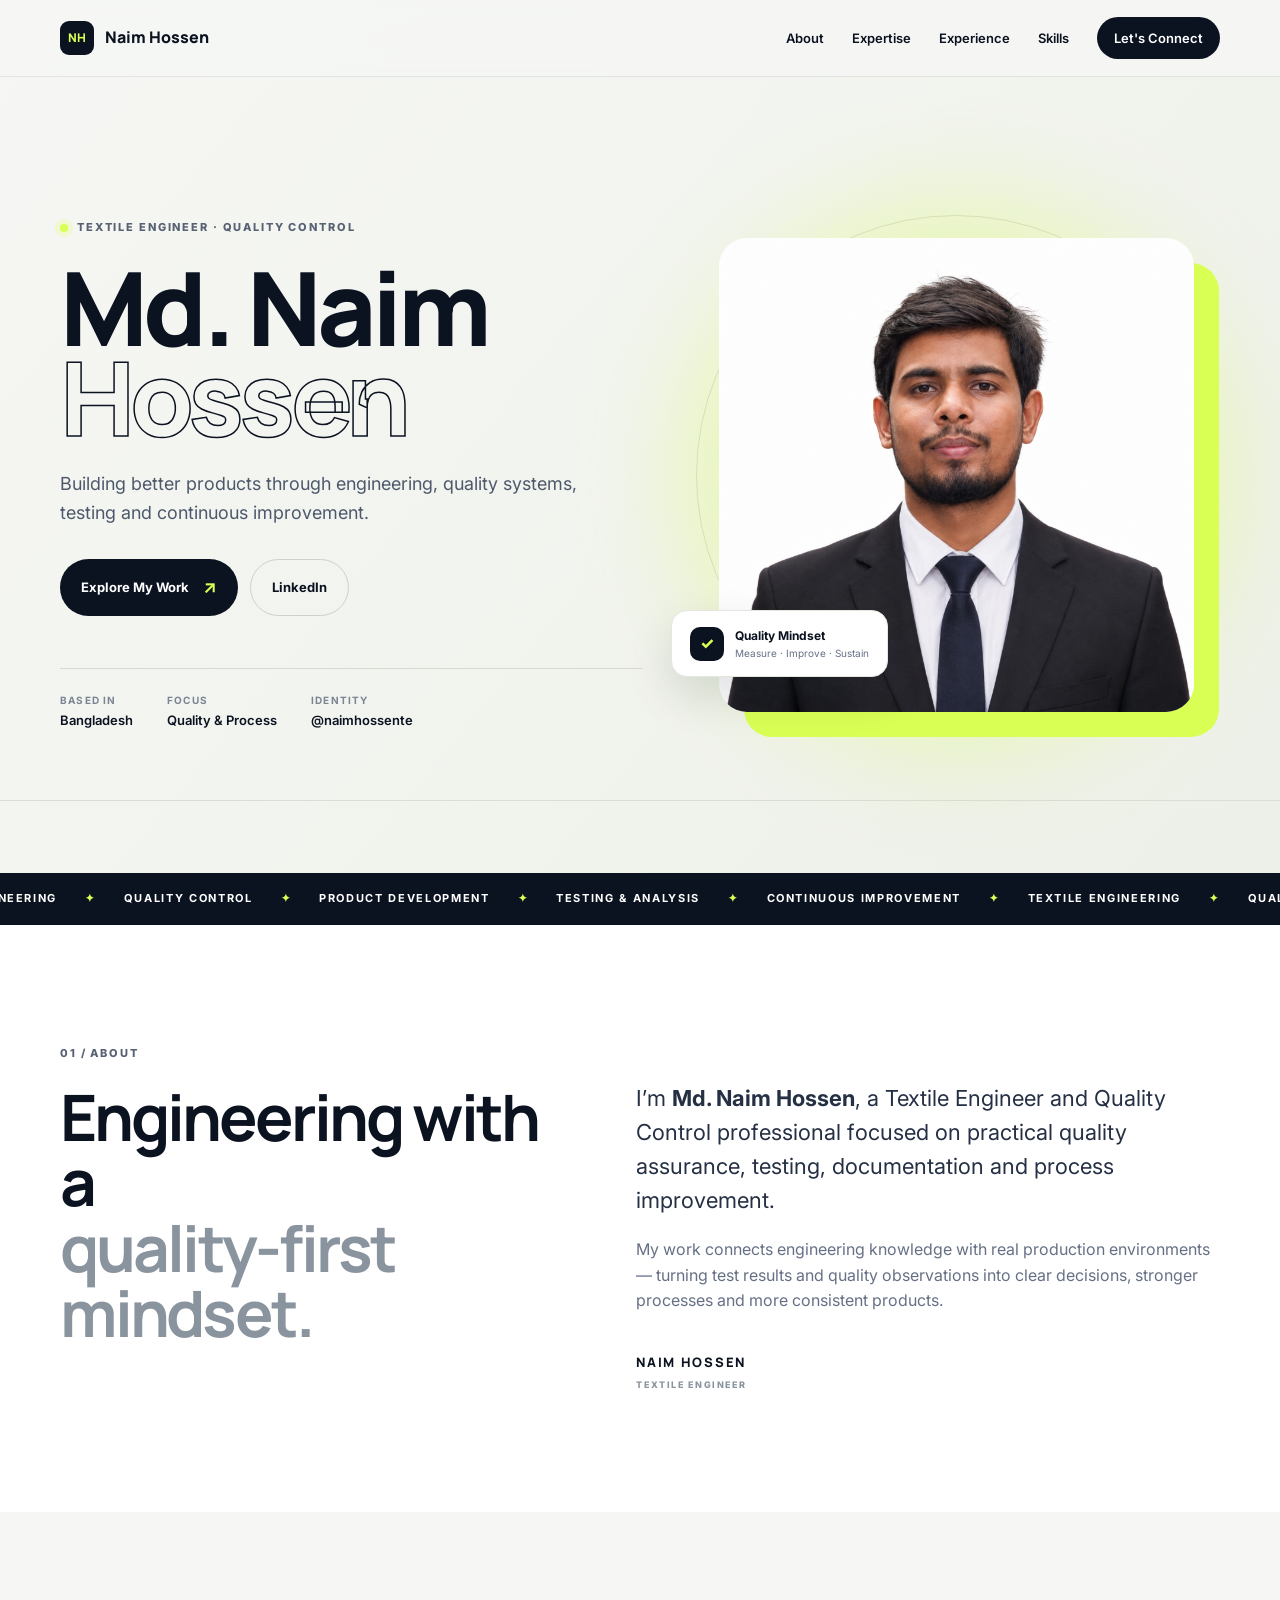
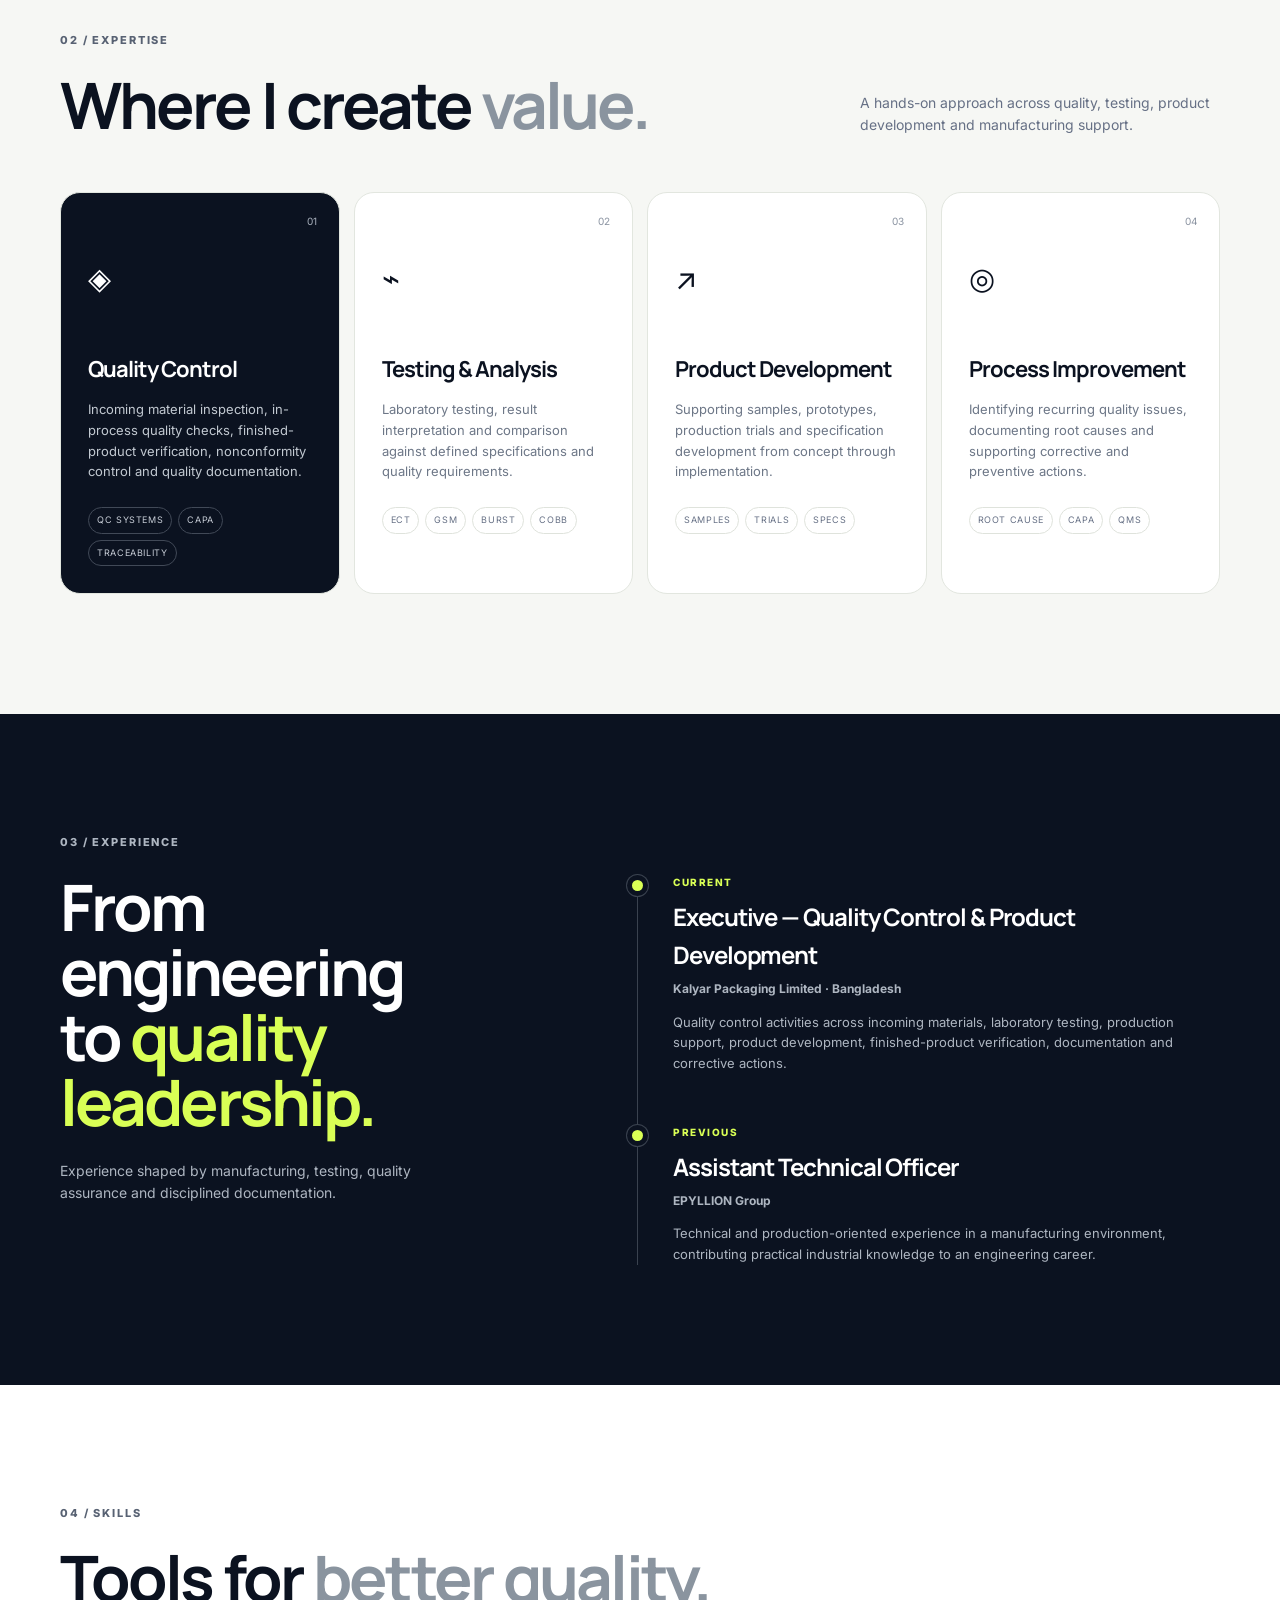
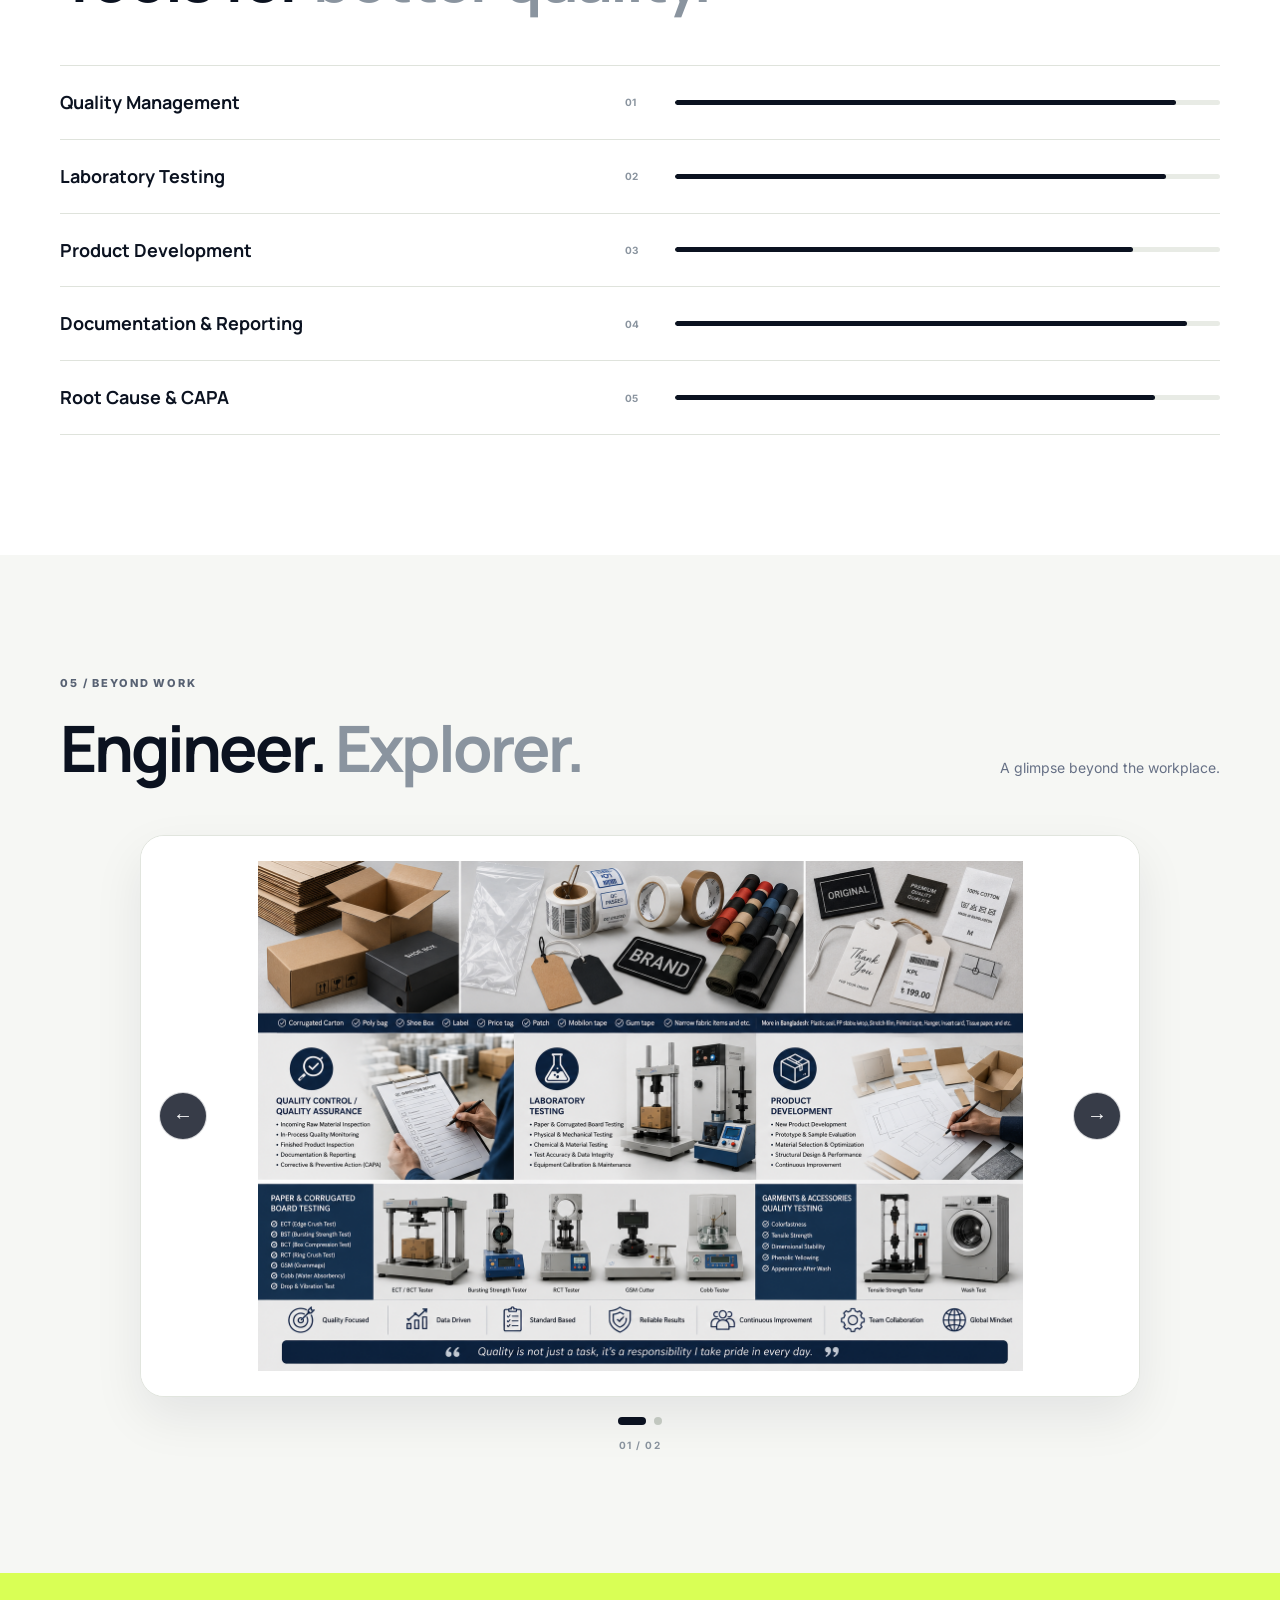
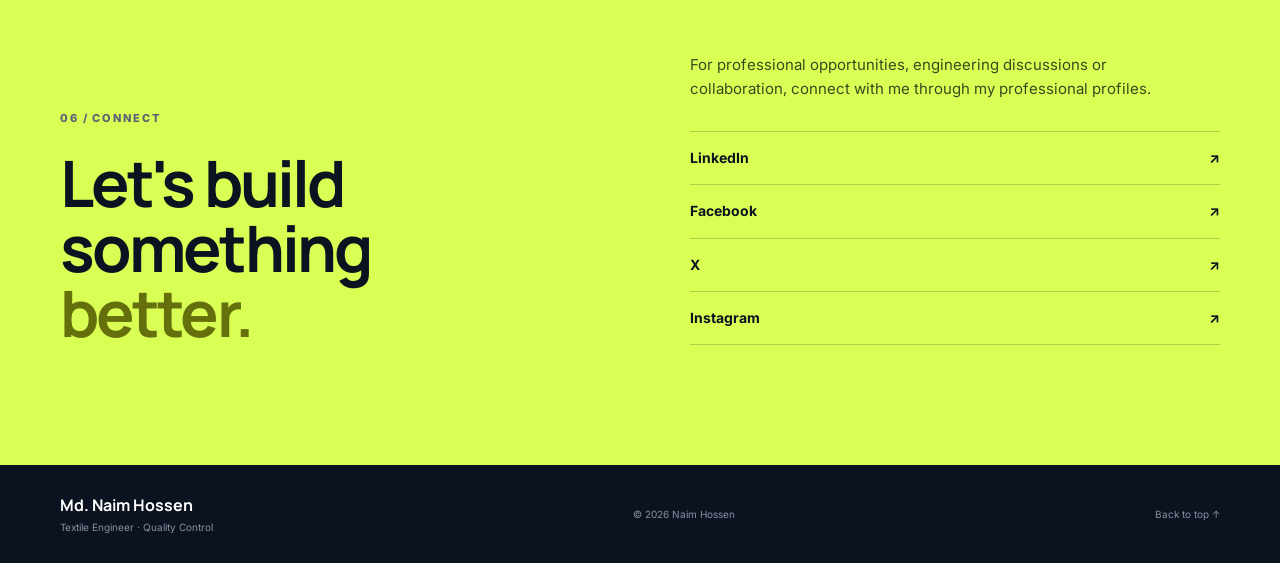
==== index.html @ 56aee64d "Refactor HTML structure and improve semantics" ====
<!DOCTYPE html>
<html lang="en">
<head>
  <meta charset="UTF-8">
  <meta name="viewport" content="width=device-width, initial-scale=1.0">

  <title>Md. Naim Hossen | Textile Engineer & Quality Control Professional</title>

  <meta name="description" content="Professional portfolio of Md. Naim Hossen, a Textile Engineer and Quality Control professional in Bangladesh, specializing in textile, packaging quality, testing and process improvement.">

  <meta name="keywords" content="Md Naim Hossen, Naim Hossen, Textile Engineer, Textile Engineering, Quality Control, QC, Bangladesh, Packaging Quality">

  <meta name="author" content="Md. Naim Hossen">
  <meta name="theme-color" content="#0b1220">

  <link rel="canonical" href="https://naimhossente.github.io/">

  <!-- Open Graph -->
  <meta property="og:type" content="profile">
  <meta property="og:title" content="Md. Naim Hossen | Textile Engineer">
  <meta property="og:description" content="Textile Engineer and Quality Control professional based in Bangladesh.">
  <meta property="og:url" content="https://naimhossente.github.io/">
  <meta property="og:image" content="https://naimhossente.github.io/naim-1.png">

  <!-- Fonts -->
  <link rel="preconnect" href="https://fonts.googleapis.com">
  <link rel="preconnect" href="https://fonts.gstatic.com" crossorigin>

  <link
    href="https://fonts.googleapis.com/css2?family=Inter:wght@400;500;600;700;800&family=Manrope:wght@500;600;700;800&display=swap"
    rel="stylesheet"
  >

  <!-- CSS -->
  <link rel="stylesheet" href="styles.css">

  <!-- Structured Data -->
  <script type="application/ld+json">
  {
    "@context": "https://schema.org",
    "@type": "ProfilePage",
    "mainEntity": {
      "@type": "Person",
      "name": "Md. Naim Hossen",
      "alternateName": "Naim Hossen",
      "jobTitle": "Textile Engineer",
      "url": "https://naimhossente.github.io/",
      "image": "https://naimhossente.github.io/naim-1.png",
      "sameAs": [
        "https://www.linkedin.com/in/naimhossente/",
        "https://www.facebook.com/naimhossente",
        "https://x.com/naimhossente",
        "https://www.instagram.com/naimhossente/"
      ]
    }
  }
  </script>
</head>

<body>

  <!-- ================================
       HEADER
       ================================ -->

  <header class="site-header">

    <nav class="nav container">

      <a class="brand" href="#top" aria-label="Md. Naim Hossen home">
        <span class="brand-mark">NH</span>
        <span>Naim Hossen</span>
      </a>

      <button
        class="menu-toggle"
        aria-label="Open navigation"
        aria-expanded="false"
      >
        ☰
      </button>

      <div class="nav-links">

        <a href="#about">About</a>

        <a href="#expertise">Expertise</a>

        <a href="#experience">Experience</a>

        <a href="#skills">Skills</a>

        <a href="#contact" class="nav-cta">
          Let's Connect
        </a>

      </div>

    </nav>

  </header>


  <!-- ================================
       MAIN
       ================================ -->

  <main id="top">


    <!-- ================================
         HERO
         ================================ -->

    <section class="hero">

      <div class="hero-grid container">

        <div class="hero-copy">

          <div class="eyebrow">
            <span></span>
            Textile Engineer · Quality Control
          </div>

          <h1>
            Md. Naim<br>
            <em>Hossen</em>
          </h1>

          <p class="hero-lead">
            Building better products through engineering,
            quality systems, testing and continuous improvement.
          </p>

          <div class="hero-actions">

            <a class="btn btn-primary" href="#experience">
              Explore My Work
              <span>↗</span>
            </a>

            <a
              class="btn btn-ghost"
              href="https://www.linkedin.com/in/naimhossente/"
              target="_blank"
              rel="noopener"
            >
              LinkedIn
            </a>

          </div>

          <div class="hero-meta">

            <div>
              <strong>Based in</strong>
              <span>Bangladesh</span>
            </div>

            <div>
              <strong>Focus</strong>
              <span>Quality & Process</span>
            </div>

            <div>
              <strong>Identity</strong>
              <span>@naimhossente</span>
            </div>

          </div>

        </div>


        <div class="hero-visual">

          <div class="photo-frame">

            <div class="photo-glow"></div>

            <img
              src="naim-1.png"
              alt="Professional portrait of Md. Naim Hossen"
            >

            <div class="floating-card">

              <span class="mini-icon">✓</span>

              <div>
                <strong>Quality Mindset</strong>
                <small>Measure · Improve · Sustain</small>
              </div>

            </div>

          </div>

          <div class="orb orb-one"></div>
          <div class="orb orb-two"></div>

        </div>

      </div>

      <div class="hero-line"></div>

    </section>


    <!-- ================================
         TICKER
         ================================ -->

    <section class="ticker">

      <div class="ticker-track">

        <span>TEXTILE ENGINEERING</span>
        <b>✦</b>

        <span>QUALITY CONTROL</span>
        <b>✦</b>

        <span>PRODUCT DEVELOPMENT</span>
        <b>✦</b>

        <span>TESTING & ANALYSIS</span>
        <b>✦</b>

        <span>CONTINUOUS IMPROVEMENT</span>
        <b>✦</b>

        <span>TEXTILE ENGINEERING</span>
        <b>✦</b>

        <span>QUALITY CONTROL</span>

      </div>

    </section>


    <!-- ================================
         ABOUT
         ================================ -->

    <section id="about" class="section about">

      <div class="container two-col">

        <div>

          <p class="section-kicker">
            01 / About
          </p>

          <h2>
            Engineering with a<br>
            <span>quality-first mindset.</span>
          </h2>

        </div>


        <div class="about-copy">

          <p class="large">
            I’m <strong>Md. Naim Hossen</strong>,
            a Textile Engineer and Quality Control professional
            focused on practical quality assurance, testing,
            documentation and process improvement.
          </p>

          <p>
            My work connects engineering knowledge with real
            production environments — turning test results and
            quality observations into clear decisions, stronger
            processes and more consistent products.
          </p>

          <div class="signature">

            NAIM HOSSEN

            <span>
              TEXTILE ENGINEER
            </span>

          </div>

        </div>

      </div>

    </section>


    <!-- ================================
         EXPERTISE
         ================================ -->

    <section id="expertise" class="section expertise">

      <div class="container">

        <div class="section-head">

          <div>

            <p class="section-kicker">
              02 / Expertise
            </p>

            <h2>
              Where I create <span>value.</span>
            </h2>

          </div>

          <p class="section-intro">
            A hands-on approach across quality, testing,
            product development and manufacturing support.
          </p>

        </div>


        <div class="expertise-grid">


          <article class="expert-card featured">

            <span class="card-number">
              01
            </span>

            <div class="card-icon">
              ◈
            </div>

            <h3>
              Quality Control
            </h3>

            <p>
              Incoming material inspection, in-process quality
              checks, finished-product verification,
              nonconformity control and quality documentation.
            </p>

            <div class="tag-row">

              <span>QC Systems</span>
              <span>CAPA</span>
              <span>Traceability</span>

            </div>

          </article>


          <article class="expert-card">

            <span class="card-number">
              02
            </span>

            <div class="card-icon">
              ⌁
            </div>

            <h3>
              Testing & Analysis
            </h3>

            <p>
              Laboratory testing, result interpretation and
              comparison against defined specifications and
              quality requirements.
            </p>

            <div class="tag-row">

              <span>ECT</span>
              <span>GSM</span>
              <span>Burst</span>
              <span>Cobb</span>

            </div>

          </article>


          <article class="expert-card">

            <span class="card-number">
              03
            </span>

            <div class="card-icon">
              ↗
            </div>

            <h3>
              Product Development
            </h3>

            <p>
              Supporting samples, prototypes, production trials
              and specification development from concept
              through implementation.
            </p>

            <div class="tag-row">

              <span>Samples</span>
              <span>Trials</span>
              <span>Specs</span>

            </div>

          </article>


          <article class="expert-card">

            <span class="card-number">
              04
            </span>

            <div class="card-icon">
              ◎
            </div>

            <h3>
              Process Improvement
            </h3>

            <p>
              Identifying recurring quality issues, documenting
              root causes and supporting corrective and
              preventive actions.
            </p>

            <div class="tag-row">

              <span>Root Cause</span>
              <span>CAPA</span>
              <span>QMS</span>

            </div>

          </article>


        </div>

      </div>

    </section>


    <!-- ================================
         EXPERIENCE
         ================================ -->

    <section id="experience" class="section experience">

      <div class="container">

        <p class="section-kicker">
          03 / Experience
        </p>

        <div class="experience-layout">


          <div>

            <h2>
              From engineering<br>
              to <span>quality leadership.</span>
            </h2>

            <p class="section-intro">
              Experience shaped by manufacturing, testing,
              quality assurance and disciplined documentation.
            </p>

          </div>


          <div class="timeline">


            <article class="timeline-item">

              <div class="timeline-dot"></div>

              <div class="timeline-date">
                CURRENT
              </div>

              <h3>
                Executive — Quality Control & Product Development
              </h3>

              <h4>
                Kalyar Packaging Limited · Bangladesh
              </h4>

              <p>
                Quality control activities across incoming
                materials, laboratory testing, production support,
                product development, finished-product verification,
                documentation and corrective actions.
              </p>

            </article>


            <article class="timeline-item">

              <div class="timeline-dot"></div>

              <div class="timeline-date">
                PREVIOUS
              </div>

              <h3>
                Assistant Technical Officer
              </h3>

              <h4>
                EPYLLION Group
              </h4>

              <p>
                Technical and production-oriented experience in
                a manufacturing environment, contributing practical
                industrial knowledge to an engineering career.
              </p>

            </article>


          </div>

        </div>

      </div>

    </section>


    <!-- ================================
         SKILLS
         ================================ -->

    <section id="skills" class="section skills">

      <div class="container">

        <div class="section-head">

          <div>

            <p class="section-kicker">
              04 / Skills
            </p>

            <h2>
              Tools for <span>better quality.</span>
            </h2>

          </div>

        </div>


        <div class="skill-list">


          <div class="skill-row">

            <span>
              Quality Management
            </span>

            <b>
              01
            </b>

            <div class="skill-bar">
              <i style="width:92%"></i>
            </div>

          </div>


          <div class="skill-row">

            <span>
              Laboratory Testing
            </span>

            <b>
              02
            </b>

            <div class="skill-bar">
              <i style="width:90%"></i>
            </div>

          </div>


          <div class="skill-row">

            <span>
              Product Development
            </span>

            <b>
              03
            </b>

            <div class="skill-bar">
              <i style="width:84%"></i>
            </div>

          </div>


          <div class="skill-row">

            <span>
              Documentation & Reporting
            </span>

            <b>
              04
            </b>

            <div class="skill-bar">
              <i style="width:94%"></i>
            </div>

          </div>


          <div class="skill-row">

            <span>
              Root Cause & CAPA
            </span>

            <b>
              05
            </b>

            <div class="skill-bar">
              <i style="width:88%"></i>
            </div>

          </div>


        </div>

      </div>

    </section>


    <!-- ================================
         PHOTO GALLERY
         ================================ -->

    <section class="section gallery">

      <div class="container">


        <div class="section-head">

          <div>

            <p class="section-kicker">
              05 / Beyond Work
            </p>

            <h2>
              Engineer. <span>Explorer.</span>
            </h2>

          </div>

          <p class="section-intro">
            A glimpse beyond the workplace.
          </p>

        </div>


        <!-- PHOTO SLIDER -->

        <div class="gallery-grid">


          <div class="gallery-slider">


            <div class="gallery-track">


              <!-- PHOTO 1 -->

              <div class="gallery-slide">

                <img
                  src="naim-2.png"
                  alt="Md. Naim Hossen by the sea"
                  loading="lazy"
                >

              </div>


              <!-- PHOTO 2 -->

              <div class="gallery-slide">

                <img
                  src="naim-3.png"
                  alt="Md. Naim Hossen outdoors"
                  loading="lazy"
                >

              </div>


            </div>


            <!-- PREVIOUS BUTTON -->

            <button
              class="gallery-btn gallery-prev"
              type="button"
              aria-label="Previous image"
            >
              ←
            </button>


            <!-- NEXT BUTTON -->

            <button
              class="gallery-btn gallery-next"
              type="button"
              aria-label="Next image"
            >
              →
            </button>


          </div>


          <!-- DOTS -->

          <div class="gallery-dots">

            <button
              class="gallery-dot active"
              type="button"
              aria-label="Show image 1"
            ></button>

            <button
              class="gallery-dot"
              type="button"
              aria-label="Show image 2"
            ></button>

          </div>


          <!-- COUNTER -->

          <div class="gallery-counter">

            <span id="galleryCurrent">
              01
            </span>

            / 02

          </div>


        </div>

      </div>

    </section>


    <!-- ================================
         CONTACT
         ================================ -->

    <section id="contact" class="section contact">

      <div class="container contact-box">


        <div>

          <p class="section-kicker">
            06 / Connect
          </p>

          <h2>
            Let's build something<br>
            <span>better.</span>
          </h2>

        </div>


        <div class="contact-right">

          <p>
            For professional opportunities, engineering
            discussions or collaboration, connect with me
            through my professional profiles.
          </p>


          <div class="social-links">


            <a
              href="https://www.linkedin.com/in/naimhossente/"
              target="_blank"
              rel="noopener"
            >
              LinkedIn
              <span>↗</span>
            </a>


            <a
              href="https://www.facebook.com/naimhossente"
              target="_blank"
              rel="noopener"
            >
              Facebook
              <span>↗</span>
            </a>


            <a
              href="https://x.com/naimhossente"
              target="_blank"
              rel="noopener"
            >
              X
              <span>↗</span>
            </a>


            <a
              href="https://www.instagram.com/naimhossente/"
              target="_blank"
              rel="noopener"
            >
              Instagram
              <span>↗</span>
            </a>


          </div>

        </div>

      </div>

    </section>


  </main>


  <!-- ================================
       FOOTER
       ================================ -->

  <footer>

    <div class="container footer-inner">


      <div>

        <strong>
          Md. Naim Hossen
        </strong>

        <span>
          Textile Engineer · Quality Control
        </span>

      </div>


      <div>
        © <span id="year"></span> Naim Hossen
      </div>


      <a href="#top">
        Back to top ↑
      </a>


    </div>

  </footer>


  <!-- JAVASCRIPT -->

  <script src="script.js"></script>

</body>
</html>
---- styles.css ----
*{box-sizing:border-box;margin:0;padding:0}

:root{
  --ink:#0b1220;
  --muted:#667085;
  --paper:#f6f7f4;
  --white:#fff;
  --accent:#d9ff55;
  --line:#dfe3dc;
}

html{scroll-behavior:smooth}

body{
  font-family:Inter,Arial,sans-serif;
  background:var(--paper);
  color:var(--ink);
  line-height:1.6;
}

.container{
  width:min(1160px,calc(100% - 48px));
  margin:auto;
}

/* HEADER */

.site-header{
  position:fixed;
  top:0;
  left:0;
  width:100%;
  z-index:50;
  background:rgba(246,247,244,.82);
  backdrop-filter:blur(16px);
  border-bottom:1px solid rgba(11,18,32,.08);
}

.nav{
  height:76px;
  display:flex;
  align-items:center;
  justify-content:space-between;
}

.brand{
  display:flex;
  align-items:center;
  gap:11px;
  text-decoration:none;
  color:var(--ink);
  font-family:Manrope,sans-serif;
  font-weight:800;
}

.brand-mark{
  width:34px;
  height:34px;
  border-radius:9px;
  background:var(--ink);
  color:var(--accent);
  display:grid;
  place-items:center;
  font-size:12px;
  letter-spacing:-.04em;
}

.nav-links{
  display:flex;
  align-items:center;
  gap:28px;
}

.nav-links a{
  color:var(--ink);
  text-decoration:none;
  font-size:13px;
  font-weight:600;
}

.nav-cta{
  background:var(--ink);
  color:#fff!important;
  padding:11px 17px;
  border-radius:999px;
}

.menu-toggle{
  display:none;
  border:0;
  background:none;
  font-size:22px;
}

/* HERO */

.hero{
  padding:150px 0 72px;
  overflow:hidden;
  position:relative;
  background:linear-gradient(130deg,#f6f7f4 0%,#edf0e8 100%);
}

.hero-grid{
  display:grid;
  grid-template-columns:1.05fr .95fr;
  align-items:center;
  min-height:650px;
  gap:50px;
}

.eyebrow,.section-kicker{
  font-size:11px;
  text-transform:uppercase;
  letter-spacing:.17em;
  font-weight:800;
  color:#586273;
}

.eyebrow{
  display:flex;
  align-items:center;
  gap:9px;
  margin-bottom:25px;
}

.eyebrow span{
  width:8px;
  height:8px;
  border-radius:50%;
  background:var(--accent);
  display:inline-block;
  box-shadow:0 0 0 5px rgba(217,255,85,.22);
}

h1,h2,h3{
  font-family:Manrope,Inter,sans-serif;
  letter-spacing:-.045em;
}

h1{
  font-size:clamp(60px,8vw,106px);
  line-height:.88;
  font-weight:800;
}

h1 em{
  font-style:normal;
  color:transparent;
  -webkit-text-stroke:1.5px var(--ink);
}

.hero-lead{
  max-width:560px;
  font-size:18px;
  color:#4d596b;
  margin:28px 0 32px;
}

.hero-actions{
  display:flex;
  gap:12px;
}

.btn{
  display:inline-flex;
  align-items:center;
  gap:14px;
  text-decoration:none;
  border-radius:999px;
  padding:14px 21px;
  font-size:13px;
  font-weight:700;
}

.btn-primary{
  background:var(--ink);
  color:#fff;
}

.btn-primary span{
  color:var(--accent);
  font-size:18px;
}

.btn-ghost{
  border:1px solid #cdd2c9;
  color:var(--ink);
}

.hero-meta{
  display:flex;
  gap:34px;
  margin-top:52px;
  padding-top:23px;
  border-top:1px solid #d6dad2;
}

.hero-meta div{
  display:flex;
  flex-direction:column;
  gap:2px;
}

.hero-meta strong{
  font-size:10px;
  text-transform:uppercase;
  letter-spacing:.12em;
  color:#7a8493;
}

.hero-meta span{
  font-size:13px;
  font-weight:600;
}

.hero-visual{
  height:620px;
  position:relative;
  display:grid;
  place-items:center;
}

.photo-frame{
  width:min(480px,90%);
  position:relative;
  z-index:2;
}

.photo-frame img{
  display:block;
  width:100%;
  aspect-ratio:1/1;
  object-fit:cover;
  object-position:center top;
  border-radius:28px;
  box-shadow:25px 25px 0 var(--accent);
}

.photo-glow{
  position:absolute;
  inset:-35px;
  border-radius:50%;
  background:rgba(217,255,85,.35);
  filter:blur(50px);
  z-index:-1;
}

.floating-card{
  position:absolute;
  left:-48px;
  bottom:35px;
  background:var(--white);
  border:1px solid #e4e7e0;
  border-radius:16px;
  padding:15px 18px;
  display:flex;
  align-items:center;
  gap:11px;
  box-shadow:0 18px 45px rgba(11,18,32,.12);
}

.mini-icon{
  width:34px;
  height:34px;
  border-radius:10px;
  background:var(--ink);
  color:var(--accent);
  display:grid;
  place-items:center;
  font-weight:800;
}

.floating-card div{
  display:flex;
  flex-direction:column;
}

.floating-card strong{font-size:12px}

.floating-card small{
  font-size:10px;
  color:var(--muted);
}

.orb{
  position:absolute;
  border:1px solid #d4d9d0;
  border-radius:50%;
}

.orb-one{
  width:520px;
  height:520px;
}

.orb-two{
  width:390px;
  height:390px;
}

.hero-line{
  height:1px;
  background:#d8ddd5;
}

.ticker{
  background:var(--ink);
  color:#fff;
  overflow:hidden;
  padding:17px 0;
  white-space:nowrap;
}

.ticker-track{
  display:flex;
  align-items:center;
  justify-content:center;
  gap:28px;
  font-size:11px;
  letter-spacing:.15em;
  font-weight:700;
}

.ticker b{
  color:var(--accent);
}

/* SECTIONS */

.section{
  padding:120px 0;
}

.about{
  background:#fff;
}

.two-col{
  display:grid;
  grid-template-columns:1fr 1.2fr;
  gap:90px;
}

.section-kicker{
  margin-bottom:22px;
}

h2{
  font-size:clamp(42px,5vw,68px);
  line-height:1.02;
}

h2 span{
  color:#8a949f;
}

.about-copy{
  padding-top:36px;
  max-width:650px;
}

.about-copy p{
  color:#667085;
  font-size:16px;
  margin-bottom:20px;
}

.about-copy .large{
  font-size:22px;
  line-height:1.55;
  color:#253044;
}

.signature{
  margin-top:38px;
  font-family:Manrope;
  font-weight:800;
  letter-spacing:.13em;
  font-size:13px;
}

.signature span{
  display:block;
  font-family:Inter;
  font-size:9px;
  color:#8a949f;
  letter-spacing:.18em;
  margin-top:5px;
}

/* EXPERTISE */

.expertise{
  background:var(--paper);
}

.section-head{
  display:flex;
  justify-content:space-between;
  align-items:end;
  gap:40px;
  margin-bottom:55px;
}

.section-intro{
  max-width:360px;
  color:#667085;
  font-size:14px;
}

.expertise-grid{
  display:grid;
  grid-template-columns:repeat(4,1fr);
  gap:14px;
}

.expert-card{
  background:#fff;
  border:1px solid #e2e6df;
  border-radius:20px;
  padding:27px;
  min-height:330px;
  position:relative;
  transition:.3s;
}

.expert-card:hover{
  transform:translateY(-6px);
  box-shadow:0 18px 40px rgba(11,18,32,.08);
}

.expert-card.featured{
  background:var(--ink);
  color:#fff;
}

.card-number{
  position:absolute;
  right:22px;
  top:20px;
  font-size:10px;
  color:#8992a0;
}

.featured .card-number{
  color:#a9b1bd;
}

.card-icon{
  font-size:30px;
  margin:34px 0 50px;
}

.expert-card h3{
  font-size:22px;
  margin-bottom:12px;
}

.expert-card p{
  font-size:13px;
  color:#6d7787;
}

.featured p{
  color:#c2c9d1;
}

.tag-row{
  display:flex;
  flex-wrap:wrap;
  gap:6px;
  margin-top:25px;
}

.tag-row span{
  font-size:9px;
  text-transform:uppercase;
  letter-spacing:.07em;
  border:1px solid #dfe3dc;
  border-radius:999px;
  padding:5px 8px;
  color:#667085;
}

.featured .tag-row span{
  border-color:#414957;
  color:#c8ced7;
}

/* EXPERIENCE */

.experience{
  background:var(--ink);
  color:#fff;
}

.experience .section-kicker{
  color:#aeb6c1;
}

.experience h2 span{
  color:var(--accent);
}

.experience-layout{
  display:grid;
  grid-template-columns:.9fr 1.1fr;
  gap:100px;
}

.experience .section-intro{
  margin-top:25px;
  color:#aeb6c1;
}

.timeline{
  border-left:1px solid #3a424f;
  padding-left:35px;
}

.timeline-item{
  position:relative;
  padding:0 0 50px;
}

.timeline-item:last-child{
  padding-bottom:0;
}

.timeline-dot{
  position:absolute;
  left:-41px;
  top:6px;
  width:11px;
  height:11px;
  background:var(--accent);
  border-radius:50%;
  box-shadow:0 0 0 5px var(--ink),0 0 0 6px #3a424f;
}

.timeline-date{
  font-size:10px;
  letter-spacing:.15em;
  color:var(--accent);
  font-weight:800;
  margin-bottom:8px;
}

.timeline h3{
  font-size:24px;
}

.timeline h4{
  font-size:12px;
  color:#aeb6c1;
  margin:5px 0 13px;
}

.timeline p{
  font-size:13px;
  color:#aeb6c1;
  max-width:600px;
}

/* SKILLS */

.skills{
  background:#fff;
}

.skill-list{
  margin-top:50px;
  border-top:1px solid var(--line);
}

.skill-row{
  display:grid;
  grid-template-columns:2fr 30px 2fr;
  align-items:center;
  gap:20px;
  padding:22px 0;
  border-bottom:1px solid var(--line);
}

.skill-row>span{
  font-family:Manrope;
  font-weight:700;
  font-size:18px;
}

.skill-row>b{
  font-size:10px;
  color:#8a949f;
}

.skill-bar{
  height:5px;
  background:#e8ebe5;
  border-radius:20px;
  overflow:hidden;
}

.skill-bar i{
  height:100%;
  display:block;
  background:var(--ink);
  border-radius:20px;
}

/* ================================
   MODERN PHOTO GALLERY
   ================================ */

.gallery{
  background:var(--paper);
}

.gallery-grid{
  position:relative;
  width:100%;
  max-width:1000px;
  margin:0 auto;
}

/* Slider window */

.gallery-slider{
  position:relative;
  width:100%;
  overflow:hidden;
  border-radius:24px;
  background:#fff;
  border:1px solid #e1e5de;
  box-shadow:0 20px 50px rgba(11,18,32,.08);
}

/* Moving track */

.gallery-track{
  display:flex;
  width:100%;
  transition:transform .55s cubic-bezier(.22,.61,.36,1);
}

/* Individual slide */

.gallery-slide{
  min-width:100%;
  height:560px;
  display:flex;
  align-items:center;
  justify-content:center;
  padding:25px;
  background:#fff;
}

/* FULL IMAGE — NO CROPPING */

.gallery-slide img{
  width:100%;
  height:100%;
  object-fit:contain;
  object-position:center;
  display:block;
  border-radius:16px;
}

/* Navigation buttons */

.gallery-btn{
  position:absolute;
  top:50%;
  transform:translateY(-50%);
  width:48px;
  height:48px;
  border-radius:50%;
  border:1px solid rgba(255,255,255,.8);
  background:rgba(11,18,32,.82);
  color:#fff;
  display:grid;
  place-items:center;
  cursor:pointer;
  z-index:5;
  font-size:20px;
  transition:.25s ease;
  backdrop-filter:blur(8px);
}

.gallery-btn:hover{
  background:var(--ink);
  color:var(--accent);
  transform:translateY(-50%) scale(1.08);
}

.gallery-prev{
  left:18px;
}

.gallery-next{
  right:18px;
}

/* Dots */

.gallery-dots{
  display:flex;
  justify-content:center;
  align-items:center;
  gap:8px;
  margin-top:20px;
}

.gallery-dot{
  width:8px;
  height:8px;
  border:0;
  border-radius:50%;
  background:#c8cec5;
  cursor:pointer;
  padding:0;
  transition:.25s ease;
}

.gallery-dot.active{
  width:28px;
  border-radius:999px;
  background:var(--ink);
}

/* Image counter */

.gallery-counter{
  text-align:center;
  margin-top:12px;
  font-size:10px;
  letter-spacing:.15em;
  text-transform:uppercase;
  color:#8a949f;
  font-weight:700;
}

/* CONTACT */

.contact{
  padding-top:80px;
  background:var(--accent);
}

.contact-box{
  display:grid;
  grid-template-columns:1fr 1fr;
  gap:100px;
  align-items:end;
}

.contact h2 span{
  color:#65700c;
}

.contact-right>p{
  max-width:470px;
  font-size:15px;
  color:#3e471d;
  margin-bottom:30px;
}

.social-links{
  display:flex;
  flex-direction:column;
}

.social-links a{
  display:flex;
  justify-content:space-between;
  text-decoration:none;
  color:var(--ink);
  font-weight:700;
  font-size:14px;
  padding:15px 0;
  border-top:1px solid rgba(11,18,32,.2);
}

.social-links a:last-child{
  border-bottom:1px solid rgba(11,18,32,.2);
}

/* FOOTER */

footer{
  background:var(--ink);
  color:#fff;
  padding:28px 0;
}

.footer-inner{
  display:flex;
  justify-content:space-between;
  align-items:center;
  gap:20px;
}

.footer-inner div:first-child{
  display:flex;
  flex-direction:column;
}

.footer-inner strong{
  font-family:Manrope;
}

.footer-inner span{
  font-size:10px;
  color:#8992a0;
}

.footer-inner>div:nth-child(2),
footer a{
  font-size:10px;
  color:#8992a0;
  text-decoration:none;
}

/* ================================
   TABLET
   ================================ */

@media(max-width:900px){

  .nav-links{
    display:none;
    position:absolute;
    top:76px;
    left:0;
    width:100%;
    background:var(--paper);
    padding:20px 24px;
    flex-direction:column;
    align-items:flex-start;
    border-bottom:1px solid var(--line);
  }

  .nav-links.open{
    display:flex;
  }

  .menu-toggle{
    display:block;
  }

  .hero-grid,
  .two-col,
  .experience-layout,
  .contact-box{
    grid-template-columns:1fr;
  }

  .hero{
    padding-top:120px;
  }

  .hero-grid{
    min-height:auto;
  }

  .hero-visual{
    height:500px;
  }

  .photo-frame{
    width:min(420px,82%);
  }

  .floating-card{
    left:0;
  }

  .two-col{
    gap:30px;
  }

  .about-copy{
    padding-top:0;
  }

  .expertise-grid{
    grid-template-columns:1fr 1fr;
  }

  .section-head{
    align-items:flex-start;
    flex-direction:column;
  }

  .experience-layout{
    gap:50px;
  }

  /* Tablet gallery */

  .gallery-slide{
    height:500px;
    padding:20px;
  }

  .contact-box{
    gap:45px;
  }
}

/* ================================
   MOBILE
   ================================ */

@media(max-width:600px){

  .container{
    width:min(100% - 32px,1160px);
  }

  .nav{
    height:68px;
  }

  .nav-links{
    top:68px;
  }

  .hero{
    padding-top:105px;
  }

  .hero-grid{
    gap:15px;
  }

  .hero-visual{
    height:430px;
  }

  .photo-frame img{
    border-radius:20px;
    box-shadow:14px 14px 0 var(--accent);
  }

  .floating-card{
    bottom:18px;
    left:-5px;
  }

  .hero-meta{
    gap:15px;
    flex-wrap:wrap;
  }

  .hero-meta div{
    min-width:100px;
  }

  .section{
    padding:80px 0;
  }

  .expertise-grid{
    grid-template-columns:1fr;
  }

  .expert-card{
    min-height:280px;
  }

  .skill-row{
    grid-template-columns:1fr 25px;
  }

  .skill-bar{
    grid-column:1/-1;
  }

  /* Mobile gallery */

  .gallery-slider{
    border-radius:18px;
  }

  .gallery-slide{
    height:430px;
    padding:15px;
  }

  .gallery-slide img{
    border-radius:12px;
  }

  .gallery-btn{
    width:40px;
    height:40px;
    font-size:17px;
  }

  .gallery-prev{
    left:10px;
  }

  .gallery-next{
    right:10px;
  }

  .gallery-dots{
    margin-top:15px;
  }

  .footer-inner{
    align-items:flex-start;
    flex-direction:column;
  }

  .ticker-track{
    justify-content:flex-start;
    gap:20px;
  }
}
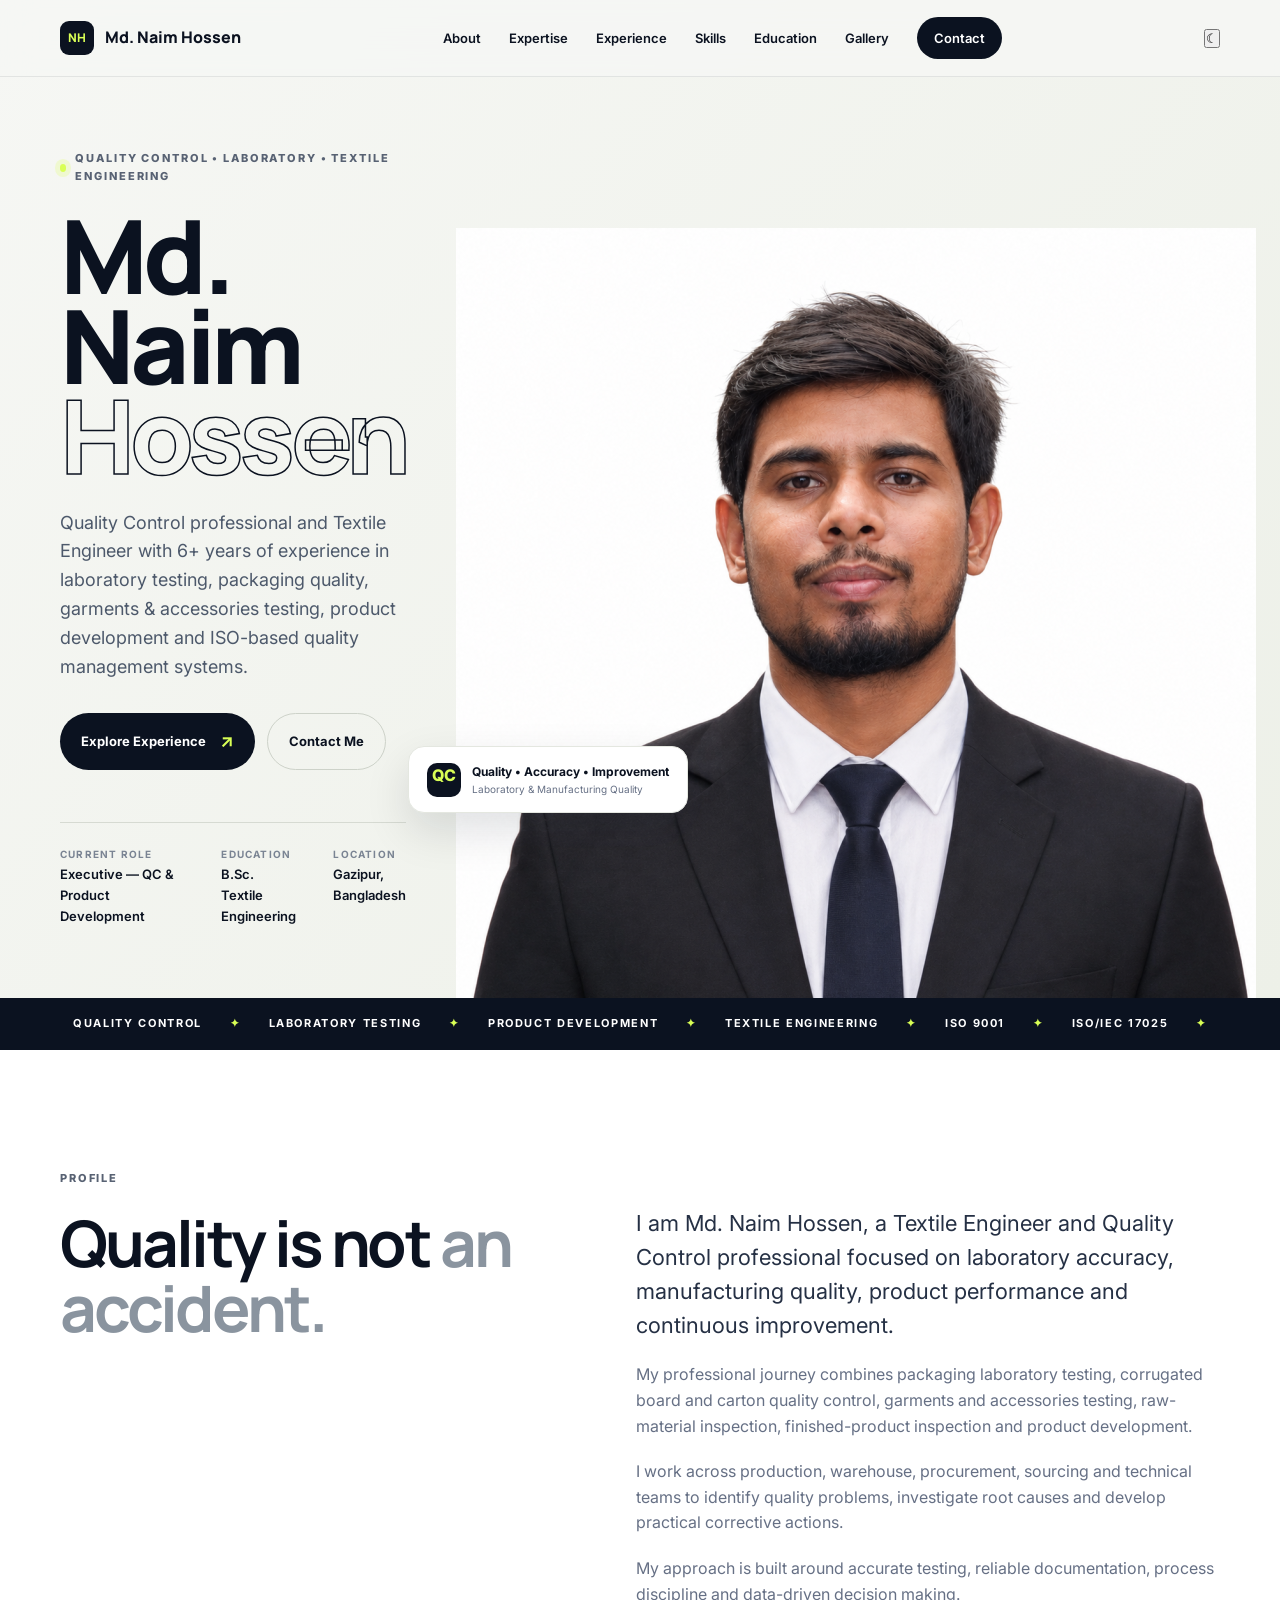
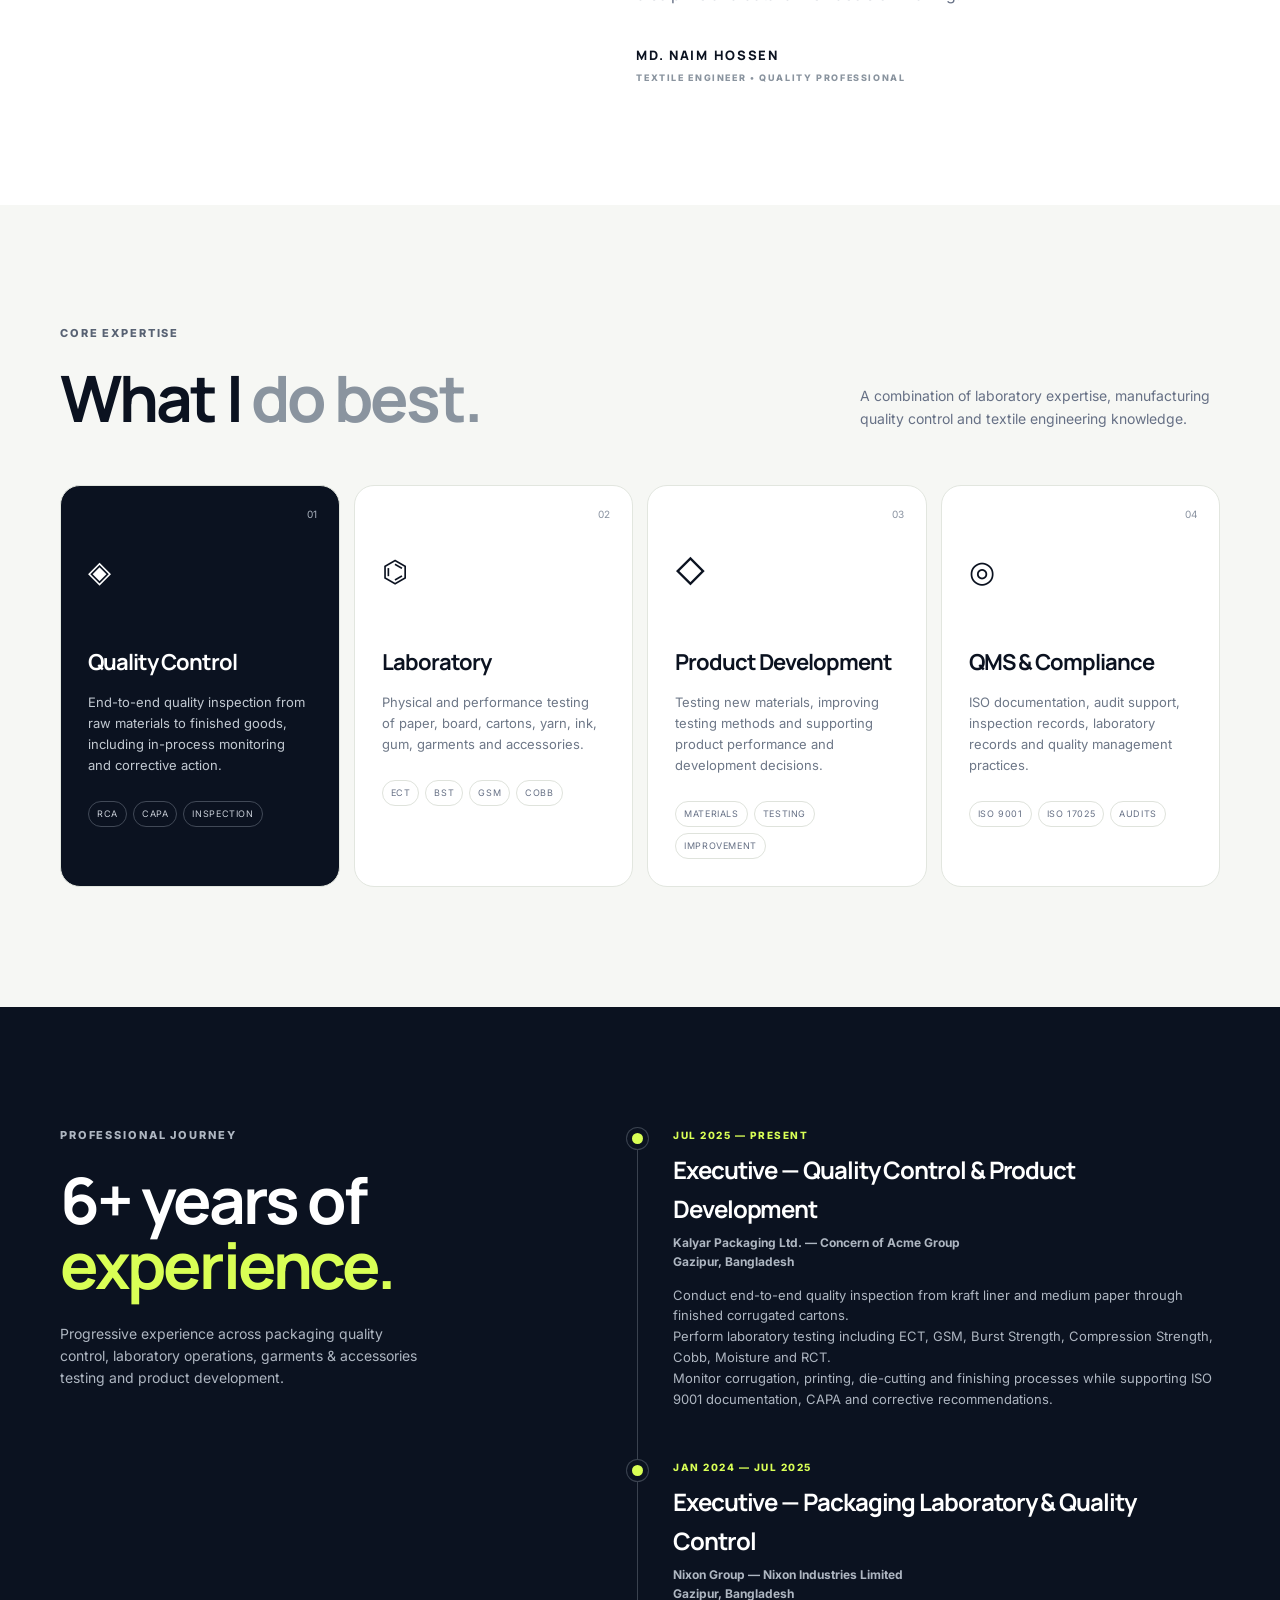
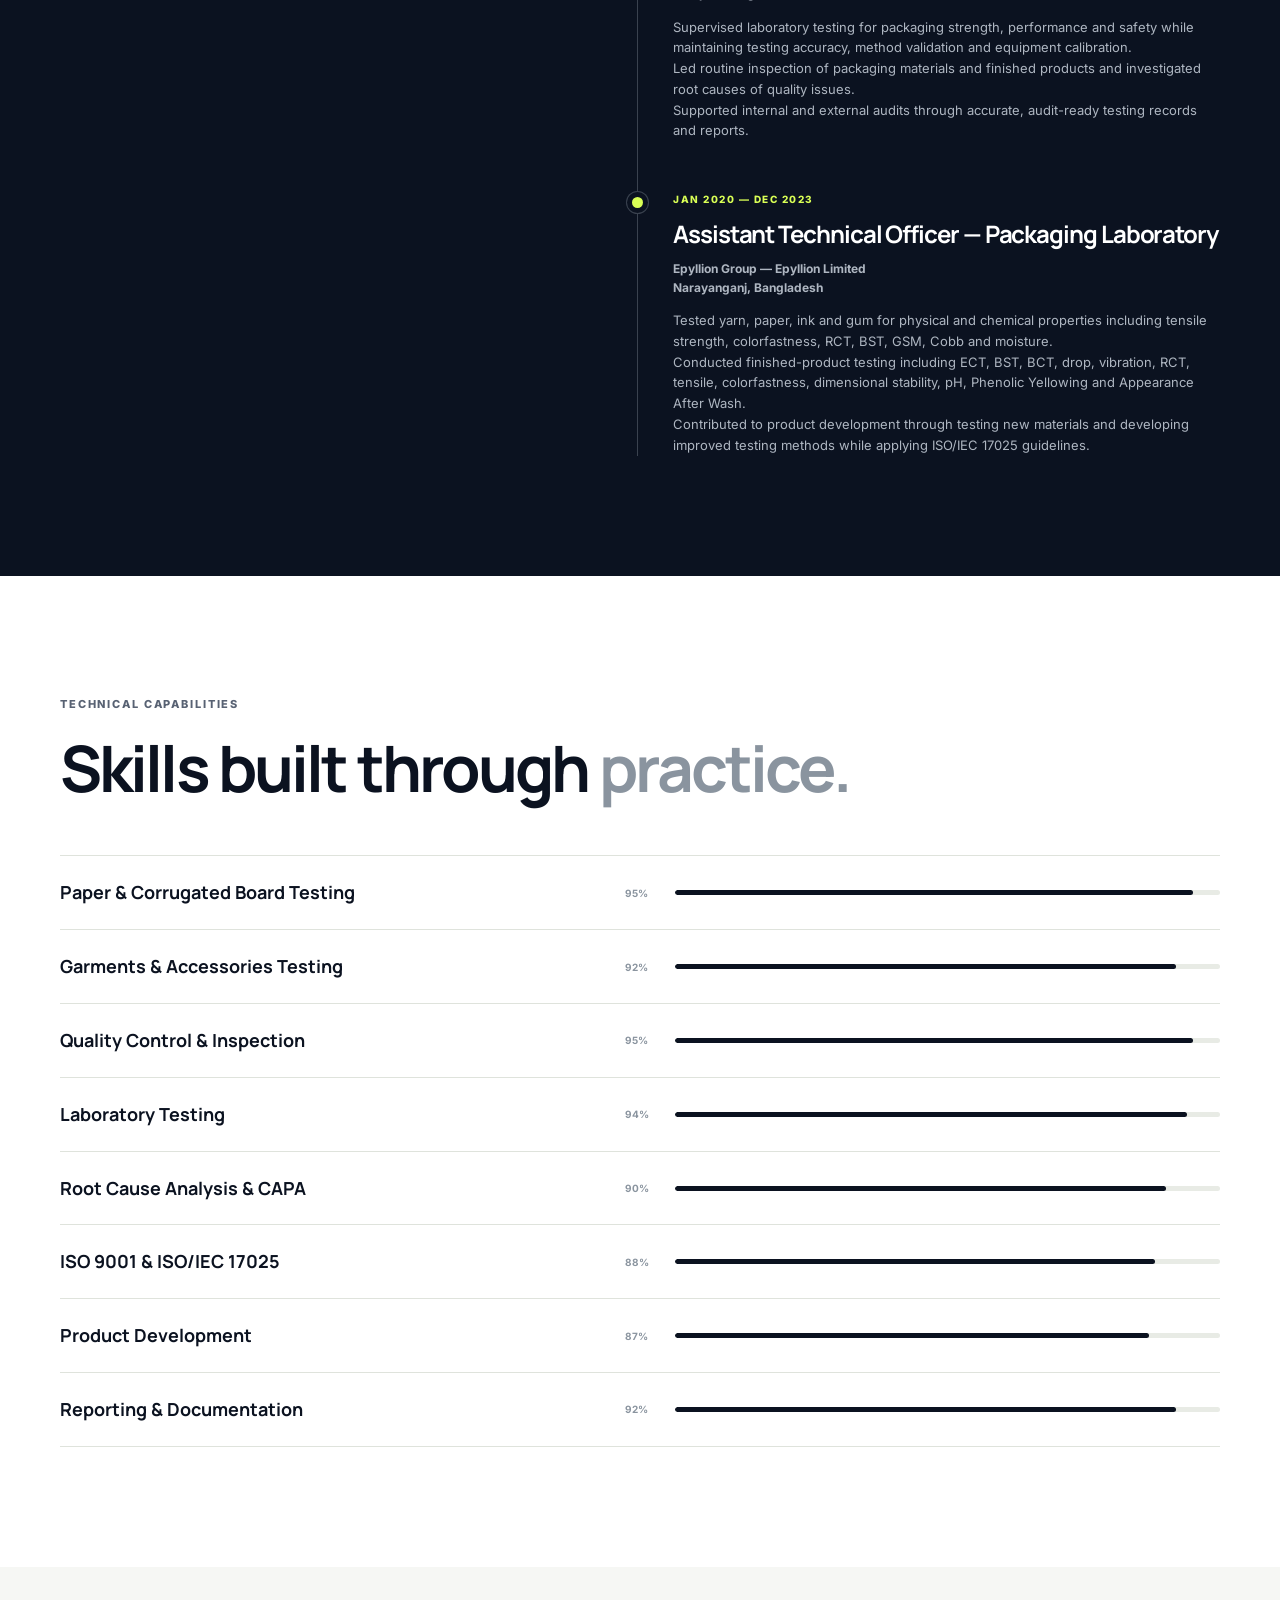
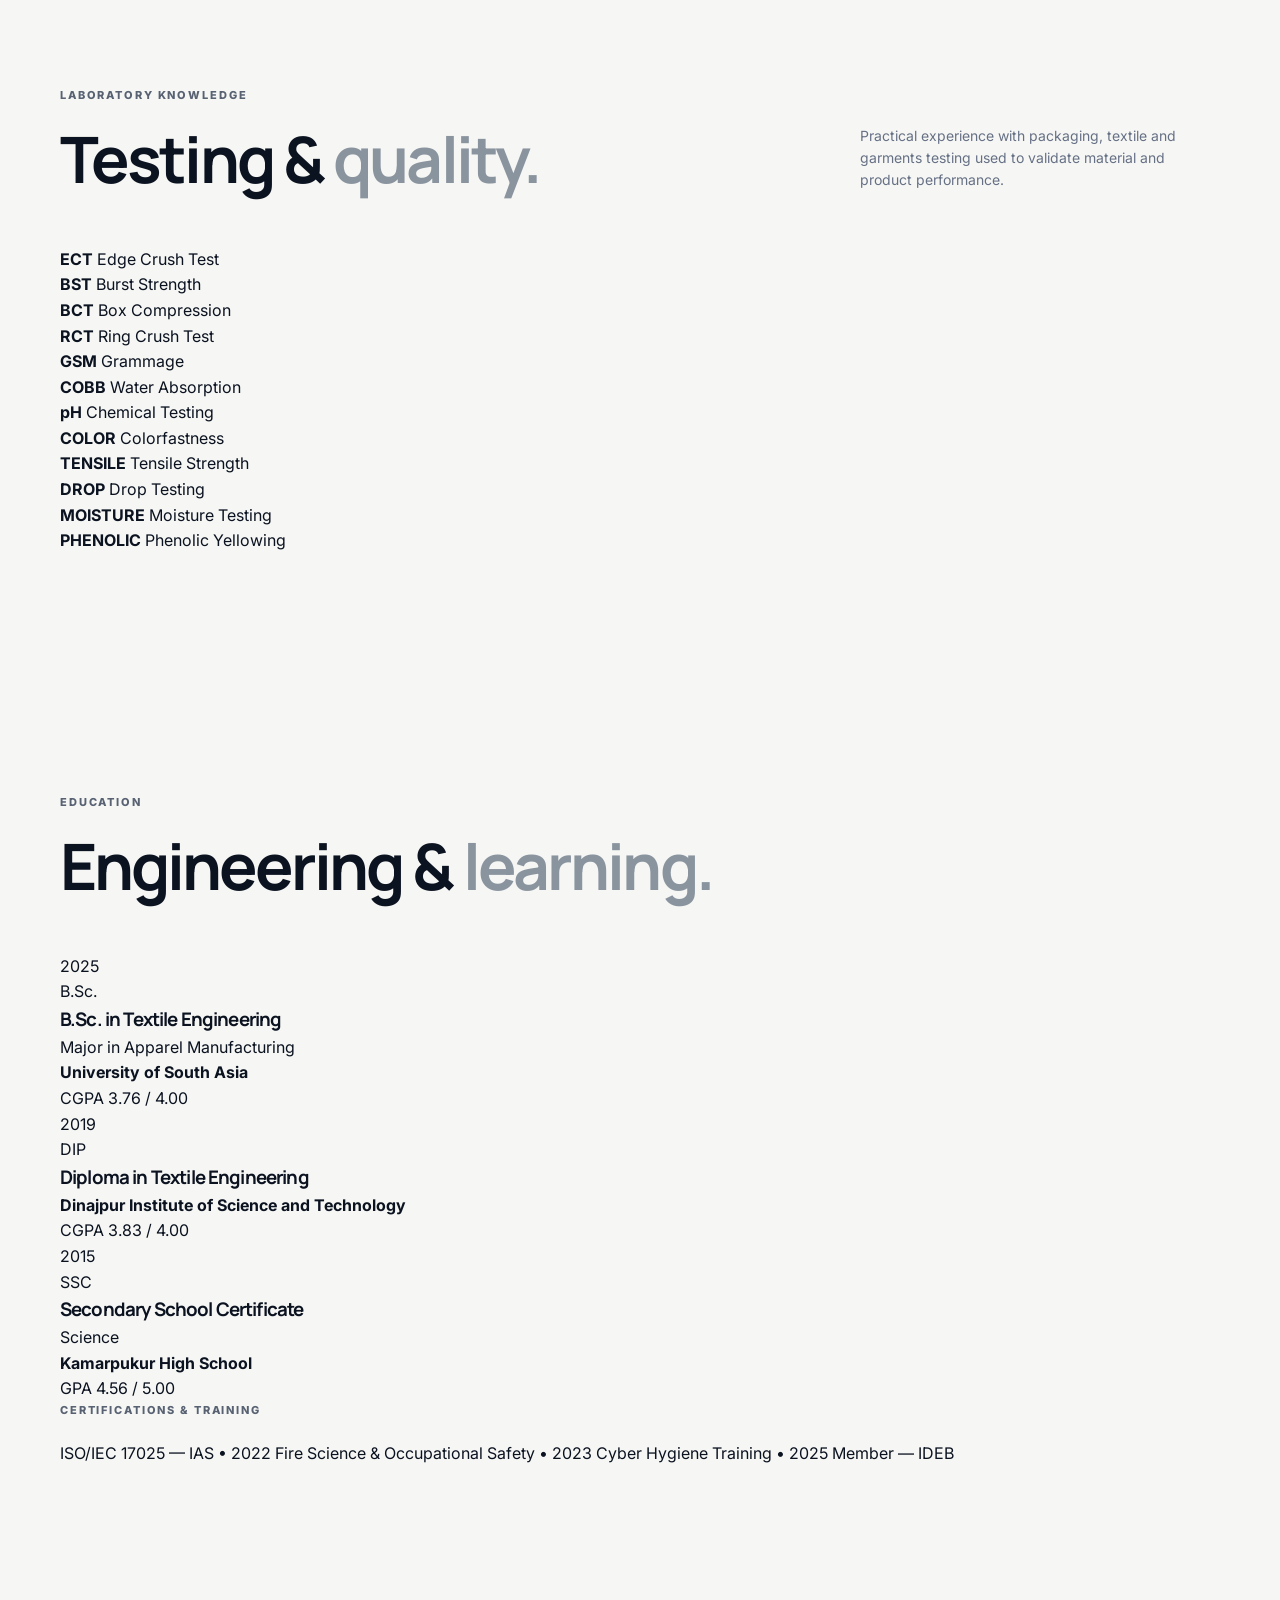
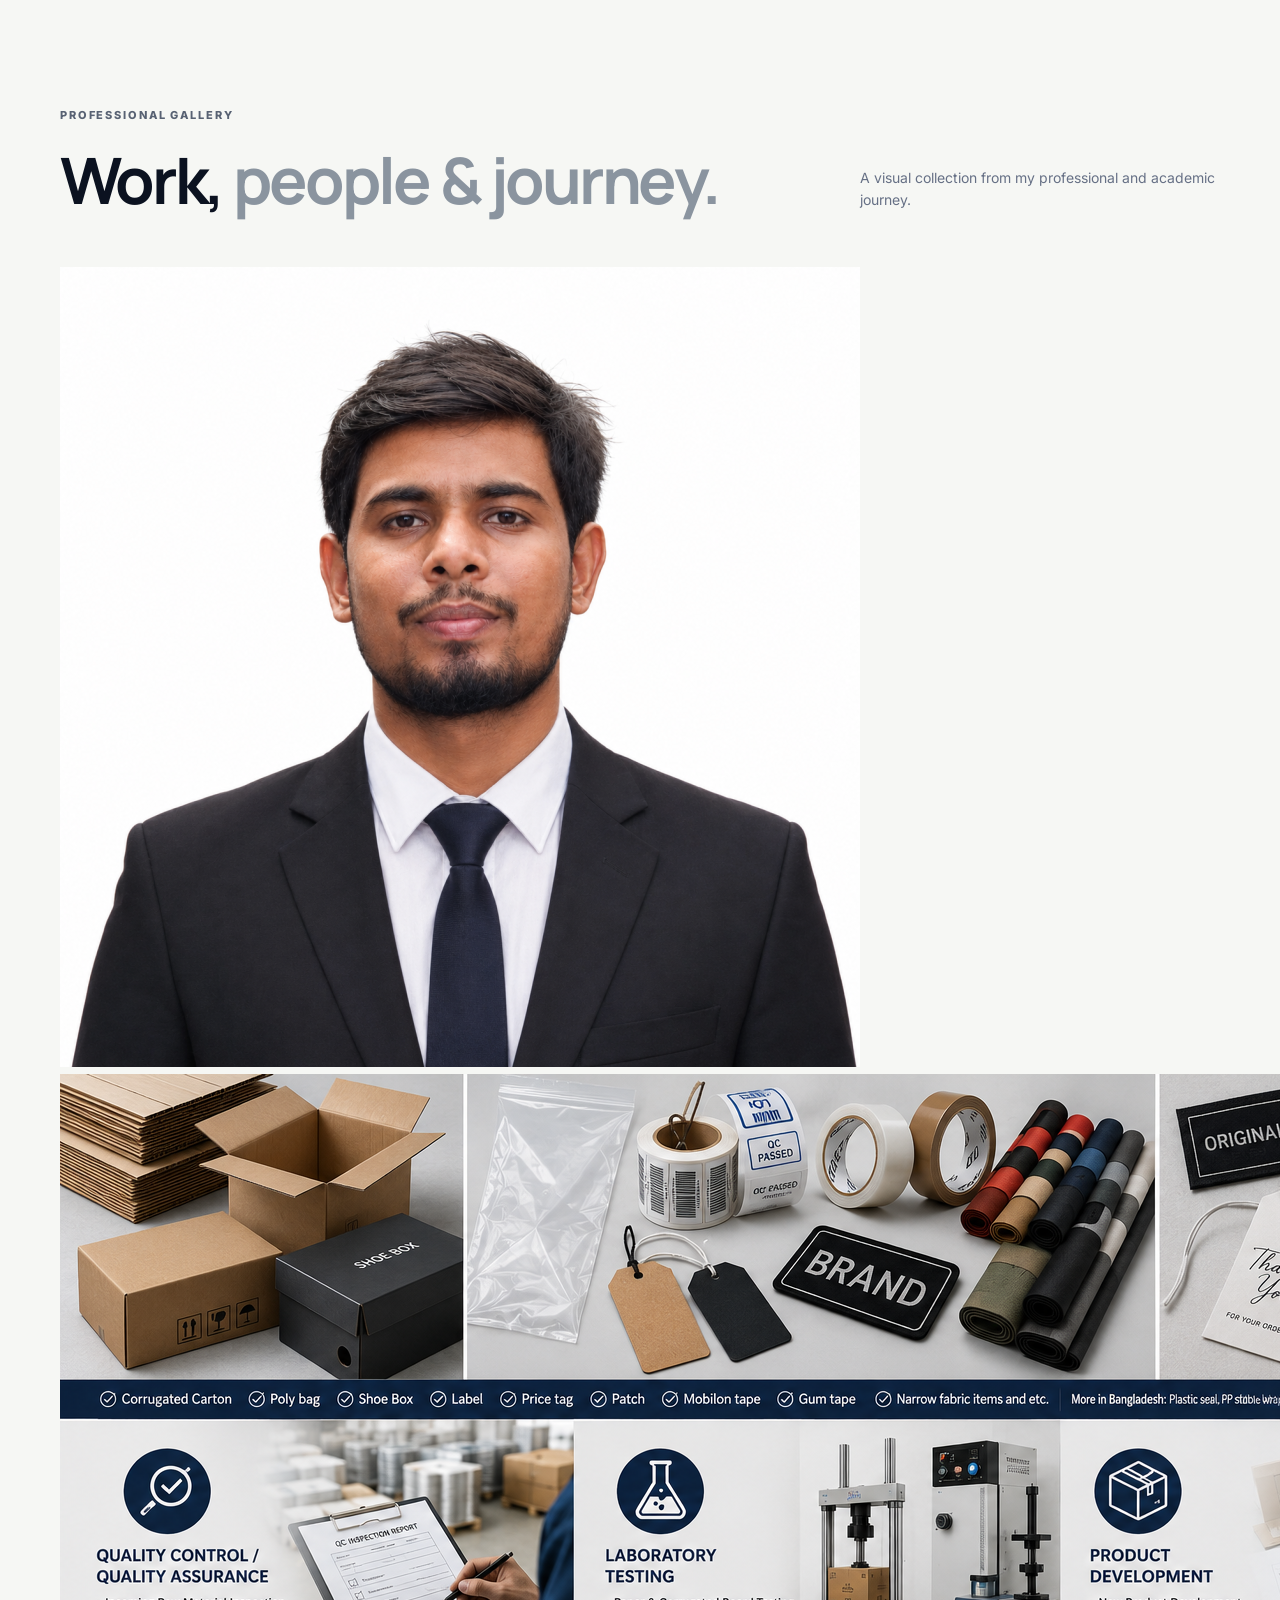
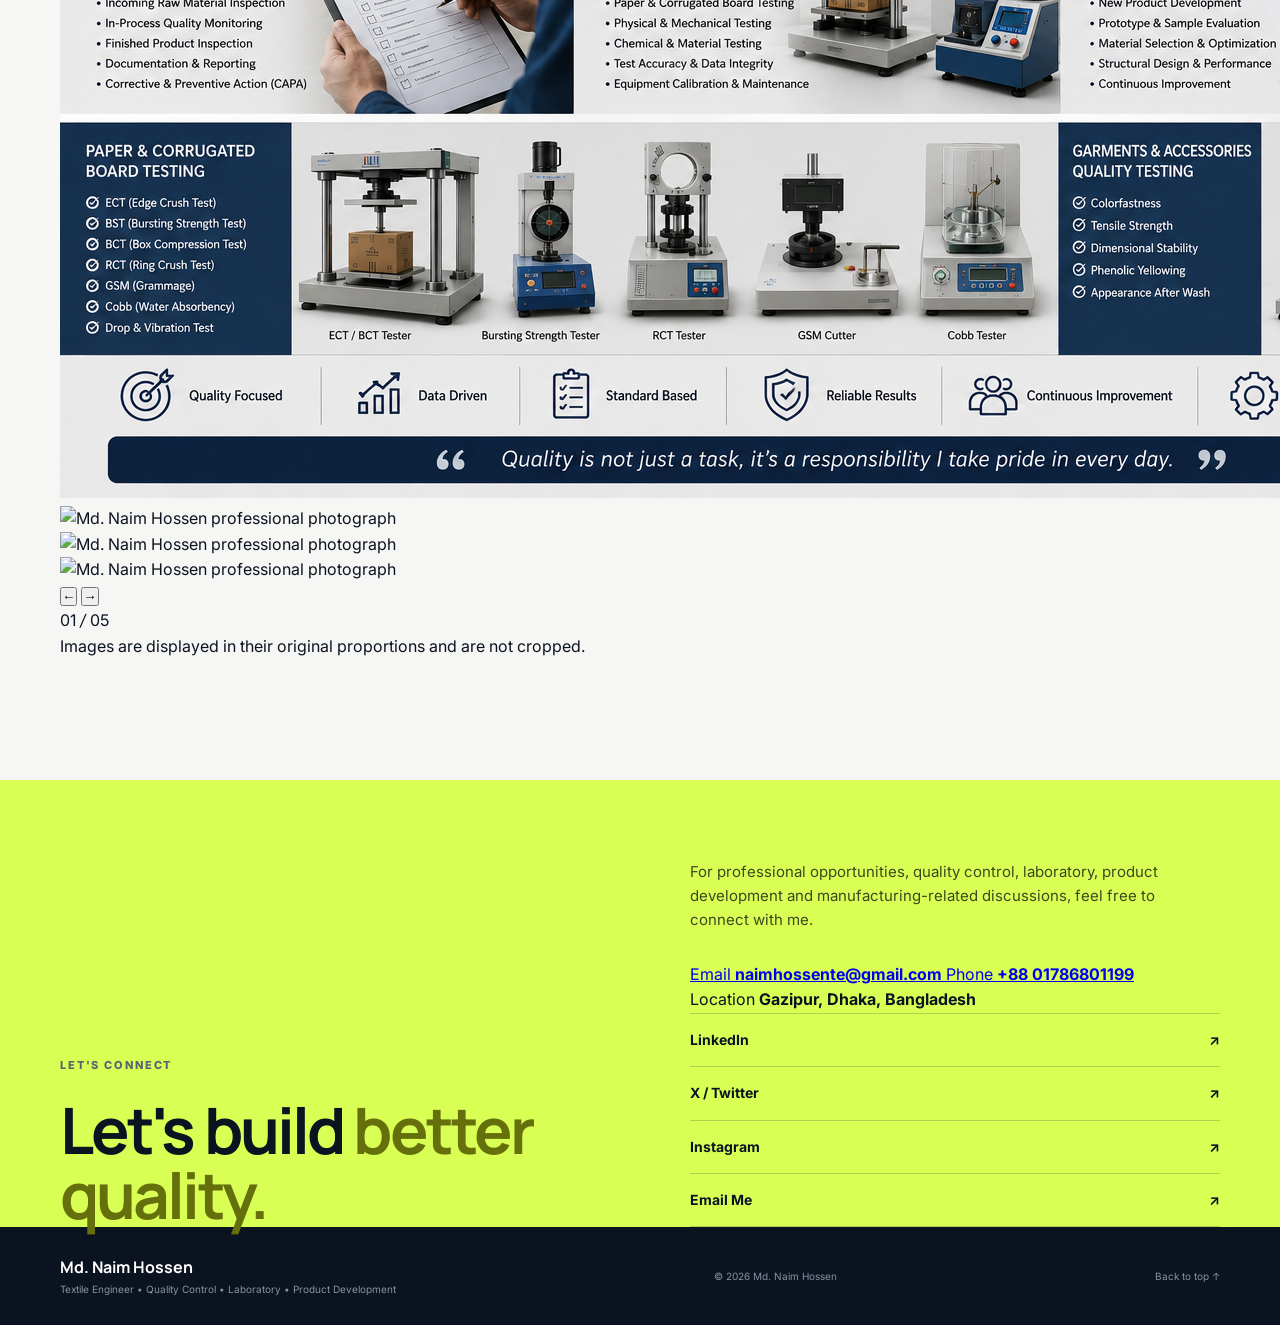
==== commit d7a7c00f: "Change greeting from 'Hello' to 'Goodbye'" ====
--- a/index.html
+++ b/index.html
@@ -4,938 +4,1121 @@
   <meta charset="UTF-8">
   <meta name="viewport" content="width=device-width, initial-scale=1.0">
 
-  <title>Md. Naim Hossen | Textile Engineer & Quality Control Professional</title>
-
-  <meta name="description" content="Professional portfolio of Md. Naim Hossen, a Textile Engineer and Quality Control professional in Bangladesh, specializing in textile, packaging quality, testing and process improvement.">
-
-  <meta name="keywords" content="Md Naim Hossen, Naim Hossen, Textile Engineer, Textile Engineering, Quality Control, QC, Bangladesh, Packaging Quality">
+  <title>Md. Naim Hossen | Quality Control & Textile Engineer</title>
+
+  <meta name="description" content="Md. Naim Hossen is a Textile Engineer and Quality Control professional with 6+ years of experience in packaging laboratory testing, garments and accessories quality, product development, ISO quality systems, and corrugated packaging.">
+
+  <meta name="keywords" content="Md Naim Hossen, Naim Hossen, Textile Engineer, Quality Control Executive, Quality Control Bangladesh, Packaging Laboratory, Product Development, Textile Engineer Bangladesh, Corrugated Packaging, Laboratory Testing, ISO 9001, ISO IEC 17025">
 
   <meta name="author" content="Md. Naim Hossen">
-  <meta name="theme-color" content="#0b1220">
+
+  <meta property="og:title" content="Md. Naim Hossen | Quality Control & Textile Engineer">
+  <meta property="og:description" content="Quality Control, Packaging Laboratory, Product Development & Textile Engineering professional.">
+  <meta property="og:type" content="website">
 
   <link rel="canonical" href="https://naimhossente.github.io/">
 
-  <!-- Open Graph -->
-  <meta property="og:type" content="profile">
-  <meta property="og:title" content="Md. Naim Hossen | Textile Engineer">
-  <meta property="og:description" content="Textile Engineer and Quality Control professional based in Bangladesh.">
-  <meta property="og:url" content="https://naimhossente.github.io/">
-  <meta property="og:image" content="https://naimhossente.github.io/naim-1.png">
-
-  <!-- Fonts -->
   <link rel="preconnect" href="https://fonts.googleapis.com">
   <link rel="preconnect" href="https://fonts.gstatic.com" crossorigin>
 
-  <link
-    href="https://fonts.googleapis.com/css2?family=Inter:wght@400;500;600;700;800&family=Manrope:wght@500;600;700;800&display=swap"
-    rel="stylesheet"
-  >
-
-  <!-- CSS -->
+  <link href="https://fonts.googleapis.com/css2?family=Inter:wght@400;500;600;700;800&family=Manrope:wght@500;600;700;800&display=swap" rel="stylesheet">
+
   <link rel="stylesheet" href="styles.css">
-
-  <!-- Structured Data -->
-  <script type="application/ld+json">
-  {
-    "@context": "https://schema.org",
-    "@type": "ProfilePage",
-    "mainEntity": {
-      "@type": "Person",
-      "name": "Md. Naim Hossen",
-      "alternateName": "Naim Hossen",
-      "jobTitle": "Textile Engineer",
-      "url": "https://naimhossente.github.io/",
-      "image": "https://naimhossente.github.io/naim-1.png",
-      "sameAs": [
-        "https://www.linkedin.com/in/naimhossente/",
-        "https://www.facebook.com/naimhossente",
-        "https://x.com/naimhossente",
-        "https://www.instagram.com/naimhossente/"
-      ]
-    }
-  }
-  </script>
 </head>
 
-<body>
-
-  <!-- ================================
-       HEADER
-       ================================ -->
-
-  <header class="site-header">
-
-    <nav class="nav container">
-
-      <a class="brand" href="#top" aria-label="Md. Naim Hossen home">
-        <span class="brand-mark">NH</span>
-        <span>Naim Hossen</span>
-      </a>
-
-      <button
-        class="menu-toggle"
-        aria-label="Open navigation"
-        aria-expanded="false"
-      >
+<body id="top">
+
+<header class="site-header">
+  <div class="container nav">
+
+    <a href="#top" class="brand">
+      <span class="brand-mark">NH</span>
+      <span>Md. Naim Hossen</span>
+    </a>
+
+    <nav class="nav-links" id="navLinks">
+      <a href="#about">About</a>
+      <a href="#expertise">Expertise</a>
+      <a href="#experience">Experience</a>
+      <a href="#skills">Skills</a>
+      <a href="#education">Education</a>
+      <a href="#gallery">Gallery</a>
+      <a href="#contact" class="nav-cta">Contact</a>
+    </nav>
+
+    <div class="nav-tools">
+
+      <button class="theme-toggle" id="themeToggle" aria-label="Toggle dark mode">
+        <span id="themeIcon">☾</span>
+      </button>
+
+      <button class="menu-toggle"
+              id="menuToggle"
+              aria-label="Open menu"
+              aria-expanded="false">
         ☰
       </button>
 
-      <div class="nav-links">
-
-        <a href="#about">About</a>
-
-        <a href="#expertise">Expertise</a>
-
-        <a href="#experience">Experience</a>
-
-        <a href="#skills">Skills</a>
-
-        <a href="#contact" class="nav-cta">
-          Let's Connect
+    </div>
+
+  </div>
+</header>
+
+
+<main>
+
+<!-- ================= HERO ================= -->
+
+<section class="hero">
+
+  <div class="hero-bg-circle hero-bg-one"></div>
+  <div class="hero-bg-circle hero-bg-two"></div>
+
+  <div class="container hero-grid">
+
+    <div class="hero-content">
+
+      <div class="eyebrow">
+        <span></span>
+        QUALITY CONTROL • LABORATORY • TEXTILE ENGINEERING
+      </div>
+
+      <h1>
+        Md. Naim
+        <br>
+        <em>Hossen</em>
+      </h1>
+
+      <p class="hero-lead">
+        Quality Control professional and Textile Engineer with 6+ years
+        of experience in laboratory testing, packaging quality,
+        garments & accessories testing, product development and
+        ISO-based quality management systems.
+      </p>
+
+      <div class="hero-actions">
+
+        <a href="#experience" class="btn btn-primary">
+          Explore Experience
+          <span>↗</span>
         </a>
 
-      </div>
-
-    </nav>
-
-  </header>
-
-
-  <!-- ================================
-       MAIN
-       ================================ -->
-
-  <main id="top">
-
-
-    <!-- ================================
-         HERO
-         ================================ -->
-
-    <section class="hero">
-
-      <div class="hero-grid container">
-
-        <div class="hero-copy">
-
-          <div class="eyebrow">
-            <span></span>
-            Textile Engineer · Quality Control
-          </div>
-
-          <h1>
-            Md. Naim<br>
-            <em>Hossen</em>
-          </h1>
-
-          <p class="hero-lead">
-            Building better products through engineering,
-            quality systems, testing and continuous improvement.
-          </p>
-
-          <div class="hero-actions">
-
-            <a class="btn btn-primary" href="#experience">
-              Explore My Work
-              <span>↗</span>
-            </a>
-
-            <a
-              class="btn btn-ghost"
-              href="https://www.linkedin.com/in/naimhossente/"
-              target="_blank"
-              rel="noopener"
-            >
-              LinkedIn
-            </a>
-
-          </div>
-
-          <div class="hero-meta">
-
-            <div>
-              <strong>Based in</strong>
-              <span>Bangladesh</span>
-            </div>
-
-            <div>
-              <strong>Focus</strong>
-              <span>Quality & Process</span>
-            </div>
-
-            <div>
-              <strong>Identity</strong>
-              <span>@naimhossente</span>
-            </div>
-
-          </div>
-
-        </div>
-
-
-        <div class="hero-visual">
-
-          <div class="photo-frame">
-
-            <div class="photo-glow"></div>
-
-            <img
-              src="naim-1.png"
-              alt="Professional portrait of Md. Naim Hossen"
-            >
-
-            <div class="floating-card">
-
-              <span class="mini-icon">✓</span>
-
-              <div>
-                <strong>Quality Mindset</strong>
-                <small>Measure · Improve · Sustain</small>
-              </div>
-
-            </div>
-
-          </div>
-
-          <div class="orb orb-one"></div>
-          <div class="orb orb-two"></div>
-
-        </div>
-
-      </div>
-
-      <div class="hero-line"></div>
-
-    </section>
-
-
-    <!-- ================================
-         TICKER
-         ================================ -->
-
-    <section class="ticker">
-
-      <div class="ticker-track">
-
-        <span>TEXTILE ENGINEERING</span>
-        <b>✦</b>
-
-        <span>QUALITY CONTROL</span>
-        <b>✦</b>
-
-        <span>PRODUCT DEVELOPMENT</span>
-        <b>✦</b>
-
-        <span>TESTING & ANALYSIS</span>
-        <b>✦</b>
-
-        <span>CONTINUOUS IMPROVEMENT</span>
-        <b>✦</b>
-
-        <span>TEXTILE ENGINEERING</span>
-        <b>✦</b>
-
-        <span>QUALITY CONTROL</span>
-
-      </div>
-
-    </section>
-
-
-    <!-- ================================
-         ABOUT
-         ================================ -->
-
-    <section id="about" class="section about">
-
-      <div class="container two-col">
+        <a href="#contact" class="btn btn-ghost">
+          Contact Me
+        </a>
+
+      </div>
+
+      <div class="hero-meta">
 
         <div>
-
-          <p class="section-kicker">
-            01 / About
-          </p>
-
-          <h2>
-            Engineering with a<br>
-            <span>quality-first mindset.</span>
-          </h2>
-
-        </div>
-
-
-        <div class="about-copy">
-
-          <p class="large">
-            I’m <strong>Md. Naim Hossen</strong>,
-            a Textile Engineer and Quality Control professional
-            focused on practical quality assurance, testing,
-            documentation and process improvement.
-          </p>
-
-          <p>
-            My work connects engineering knowledge with real
-            production environments — turning test results and
-            quality observations into clear decisions, stronger
-            processes and more consistent products.
-          </p>
-
-          <div class="signature">
-
-            NAIM HOSSEN
-
-            <span>
-              TEXTILE ENGINEER
-            </span>
-
-          </div>
-
-        </div>
-
-      </div>
-
-    </section>
-
-
-    <!-- ================================
-         EXPERTISE
-         ================================ -->
-
-    <section id="expertise" class="section expertise">
-
-      <div class="container">
-
-        <div class="section-head">
-
-          <div>
-
-            <p class="section-kicker">
-              02 / Expertise
-            </p>
-
-            <h2>
-              Where I create <span>value.</span>
-            </h2>
-
-          </div>
-
-          <p class="section-intro">
-            A hands-on approach across quality, testing,
-            product development and manufacturing support.
-          </p>
-
-        </div>
-
-
-        <div class="expertise-grid">
-
-
-          <article class="expert-card featured">
-
-            <span class="card-number">
-              01
-            </span>
-
-            <div class="card-icon">
-              ◈
-            </div>
-
-            <h3>
-              Quality Control
-            </h3>
-
-            <p>
-              Incoming material inspection, in-process quality
-              checks, finished-product verification,
-              nonconformity control and quality documentation.
-            </p>
-
-            <div class="tag-row">
-
-              <span>QC Systems</span>
-              <span>CAPA</span>
-              <span>Traceability</span>
-
-            </div>
-
-          </article>
-
-
-          <article class="expert-card">
-
-            <span class="card-number">
-              02
-            </span>
-
-            <div class="card-icon">
-              ⌁
-            </div>
-
-            <h3>
-              Testing & Analysis
-            </h3>
-
-            <p>
-              Laboratory testing, result interpretation and
-              comparison against defined specifications and
-              quality requirements.
-            </p>
-
-            <div class="tag-row">
-
-              <span>ECT</span>
-              <span>GSM</span>
-              <span>Burst</span>
-              <span>Cobb</span>
-
-            </div>
-
-          </article>
-
-
-          <article class="expert-card">
-
-            <span class="card-number">
-              03
-            </span>
-
-            <div class="card-icon">
-              ↗
-            </div>
-
-            <h3>
-              Product Development
-            </h3>
-
-            <p>
-              Supporting samples, prototypes, production trials
-              and specification development from concept
-              through implementation.
-            </p>
-
-            <div class="tag-row">
-
-              <span>Samples</span>
-              <span>Trials</span>
-              <span>Specs</span>
-
-            </div>
-
-          </article>
-
-
-          <article class="expert-card">
-
-            <span class="card-number">
-              04
-            </span>
-
-            <div class="card-icon">
-              ◎
-            </div>
-
-            <h3>
-              Process Improvement
-            </h3>
-
-            <p>
-              Identifying recurring quality issues, documenting
-              root causes and supporting corrective and
-              preventive actions.
-            </p>
-
-            <div class="tag-row">
-
-              <span>Root Cause</span>
-              <span>CAPA</span>
-              <span>QMS</span>
-
-            </div>
-
-          </article>
-
-
-        </div>
-
-      </div>
-
-    </section>
-
-
-    <!-- ================================
-         EXPERIENCE
-         ================================ -->
-
-    <section id="experience" class="section experience">
-
-      <div class="container">
-
-        <p class="section-kicker">
-          03 / Experience
-        </p>
-
-        <div class="experience-layout">
-
-
-          <div>
-
-            <h2>
-              From engineering<br>
-              to <span>quality leadership.</span>
-            </h2>
-
-            <p class="section-intro">
-              Experience shaped by manufacturing, testing,
-              quality assurance and disciplined documentation.
-            </p>
-
-          </div>
-
-
-          <div class="timeline">
-
-
-            <article class="timeline-item">
-
-              <div class="timeline-dot"></div>
-
-              <div class="timeline-date">
-                CURRENT
-              </div>
-
-              <h3>
-                Executive — Quality Control & Product Development
-              </h3>
-
-              <h4>
-                Kalyar Packaging Limited · Bangladesh
-              </h4>
-
-              <p>
-                Quality control activities across incoming
-                materials, laboratory testing, production support,
-                product development, finished-product verification,
-                documentation and corrective actions.
-              </p>
-
-            </article>
-
-
-            <article class="timeline-item">
-
-              <div class="timeline-dot"></div>
-
-              <div class="timeline-date">
-                PREVIOUS
-              </div>
-
-              <h3>
-                Assistant Technical Officer
-              </h3>
-
-              <h4>
-                EPYLLION Group
-              </h4>
-
-              <p>
-                Technical and production-oriented experience in
-                a manufacturing environment, contributing practical
-                industrial knowledge to an engineering career.
-              </p>
-
-            </article>
-
-
-          </div>
-
-        </div>
-
-      </div>
-
-    </section>
-
-
-    <!-- ================================
-         SKILLS
-         ================================ -->
-
-    <section id="skills" class="section skills">
-
-      <div class="container">
-
-        <div class="section-head">
-
-          <div>
-
-            <p class="section-kicker">
-              04 / Skills
-            </p>
-
-            <h2>
-              Tools for <span>better quality.</span>
-            </h2>
-
-          </div>
-
-        </div>
-
-
-        <div class="skill-list">
-
-
-          <div class="skill-row">
-
-            <span>
-              Quality Management
-            </span>
-
-            <b>
-              01
-            </b>
-
-            <div class="skill-bar">
-              <i style="width:92%"></i>
-            </div>
-
-          </div>
-
-
-          <div class="skill-row">
-
-            <span>
-              Laboratory Testing
-            </span>
-
-            <b>
-              02
-            </b>
-
-            <div class="skill-bar">
-              <i style="width:90%"></i>
-            </div>
-
-          </div>
-
-
-          <div class="skill-row">
-
-            <span>
-              Product Development
-            </span>
-
-            <b>
-              03
-            </b>
-
-            <div class="skill-bar">
-              <i style="width:84%"></i>
-            </div>
-
-          </div>
-
-
-          <div class="skill-row">
-
-            <span>
-              Documentation & Reporting
-            </span>
-
-            <b>
-              04
-            </b>
-
-            <div class="skill-bar">
-              <i style="width:94%"></i>
-            </div>
-
-          </div>
-
-
-          <div class="skill-row">
-
-            <span>
-              Root Cause & CAPA
-            </span>
-
-            <b>
-              05
-            </b>
-
-            <div class="skill-bar">
-              <i style="width:88%"></i>
-            </div>
-
-          </div>
-
-
-        </div>
-
-      </div>
-
-    </section>
-
-
-    <!-- ================================
-         PHOTO GALLERY
-         ================================ -->
-
-    <section class="section gallery">
-
-      <div class="container">
-
-
-        <div class="section-head">
-
-          <div>
-
-            <p class="section-kicker">
-              05 / Beyond Work
-            </p>
-
-            <h2>
-              Engineer. <span>Explorer.</span>
-            </h2>
-
-          </div>
-
-          <p class="section-intro">
-            A glimpse beyond the workplace.
-          </p>
-
-        </div>
-
-
-        <!-- PHOTO SLIDER -->
-
-        <div class="gallery-grid">
-
-
-          <div class="gallery-slider">
-
-
-            <div class="gallery-track">
-
-
-              <!-- PHOTO 1 -->
-
-              <div class="gallery-slide">
-
-                <img
-                  src="naim-2.png"
-                  alt="Md. Naim Hossen by the sea"
-                  loading="lazy"
-                >
-
-              </div>
-
-
-              <!-- PHOTO 2 -->
-
-              <div class="gallery-slide">
-
-                <img
-                  src="naim-3.png"
-                  alt="Md. Naim Hossen outdoors"
-                  loading="lazy"
-                >
-
-              </div>
-
-
-            </div>
-
-
-            <!-- PREVIOUS BUTTON -->
-
-            <button
-              class="gallery-btn gallery-prev"
-              type="button"
-              aria-label="Previous image"
-            >
-              ←
-            </button>
-
-
-            <!-- NEXT BUTTON -->
-
-            <button
-              class="gallery-btn gallery-next"
-              type="button"
-              aria-label="Next image"
-            >
-              →
-            </button>
-
-
-          </div>
-
-
-          <!-- DOTS -->
-
-          <div class="gallery-dots">
-
-            <button
-              class="gallery-dot active"
-              type="button"
-              aria-label="Show image 1"
-            ></button>
-
-            <button
-              class="gallery-dot"
-              type="button"
-              aria-label="Show image 2"
-            ></button>
-
-          </div>
-
-
-          <!-- COUNTER -->
-
-          <div class="gallery-counter">
-
-            <span id="galleryCurrent">
-              01
-            </span>
-
-            / 02
-
-          </div>
-
-
-        </div>
-
-      </div>
-
-    </section>
-
-
-    <!-- ================================
-         CONTACT
-         ================================ -->
-
-    <section id="contact" class="section contact">
-
-      <div class="container contact-box">
-
+          <strong>Current Role</strong>
+          <span>Executive — QC & Product Development</span>
+        </div>
 
         <div>
-
-          <p class="section-kicker">
-            06 / Connect
-          </p>
-
-          <h2>
-            Let's build something<br>
-            <span>better.</span>
-          </h2>
-
-        </div>
-
-
-        <div class="contact-right">
-
-          <p>
-            For professional opportunities, engineering
-            discussions or collaboration, connect with me
-            through my professional profiles.
-          </p>
-
-
-          <div class="social-links">
-
-
-            <a
-              href="https://www.linkedin.com/in/naimhossente/"
-              target="_blank"
-              rel="noopener"
-            >
-              LinkedIn
-              <span>↗</span>
-            </a>
-
-
-            <a
-              href="https://www.facebook.com/naimhossente"
-              target="_blank"
-              rel="noopener"
-            >
-              Facebook
-              <span>↗</span>
-            </a>
-
-
-            <a
-              href="https://x.com/naimhossente"
-              target="_blank"
-              rel="noopener"
-            >
-              X
-              <span>↗</span>
-            </a>
-
-
-            <a
-              href="https://www.instagram.com/naimhossente/"
-              target="_blank"
-              rel="noopener"
-            >
-              Instagram
-              <span>↗</span>
-            </a>
-
-
-          </div>
-
-        </div>
-
-      </div>
-
-    </section>
-
-
-  </main>
-
-
-  <!-- ================================
-       FOOTER
-       ================================ -->
-
-  <footer>
-
-    <div class="container footer-inner">
-
+          <strong>Education</strong>
+          <span>B.Sc. Textile Engineering</span>
+        </div>
+
+        <div>
+          <strong>Location</strong>
+          <span>Gazipur, Bangladesh</span>
+        </div>
+
+      </div>
+
+    </div>
+
+
+    <!-- HERO IMAGE -->
+
+    <div class="hero-visual">
+
+      <div class="photo-glow"></div>
+
+      <div class="hero-photo">
+
+        <img
+          src="naim-1.png"
+          alt="Md. Naim Hossen - Textile Engineer and Quality Control Professional"
+        >
+
+      </div>
+
+      <div class="floating-card">
+
+        <div class="mini-icon">QC</div>
+
+        <div>
+          <strong>Quality • Accuracy • Improvement</strong>
+          <small>Laboratory & Manufacturing Quality</small>
+        </div>
+
+      </div>
+
+    </div>
+
+  </div>
+
+</section>
+
+
+<!-- ================= TICKER ================= -->
+
+<div class="ticker">
+
+  <div class="ticker-track">
+
+    <span>QUALITY CONTROL</span>
+    <b>✦</b>
+
+    <span>LABORATORY TESTING</span>
+    <b>✦</b>
+
+    <span>PRODUCT DEVELOPMENT</span>
+    <b>✦</b>
+
+    <span>TEXTILE ENGINEERING</span>
+    <b>✦</b>
+
+    <span>ISO 9001</span>
+    <b>✦</b>
+
+    <span>ISO/IEC 17025</span>
+    <b>✦</b>
+
+  </div>
+
+</div>
+
+
+<!-- ================= ABOUT ================= -->
+
+<section class="section about" id="about">
+
+  <div class="container two-col">
+
+    <div>
+
+      <div class="section-kicker">
+        PROFILE
+      </div>
+
+      <h2>
+        Quality is not
+        <span>an accident.</span>
+      </h2>
+
+    </div>
+
+    <div class="about-copy">
+
+      <p class="large">
+        I am Md. Naim Hossen, a Textile Engineer and Quality Control
+        professional focused on laboratory accuracy, manufacturing
+        quality, product performance and continuous improvement.
+      </p>
+
+      <p>
+        My professional journey combines packaging laboratory testing,
+        corrugated board and carton quality control, garments and
+        accessories testing, raw-material inspection, finished-product
+        inspection and product development.
+      </p>
+
+      <p>
+        I work across production, warehouse, procurement, sourcing and
+        technical teams to identify quality problems, investigate root
+        causes and develop practical corrective actions.
+      </p>
+
+      <p>
+        My approach is built around accurate testing, reliable
+        documentation, process discipline and data-driven decision
+        making.
+      </p>
+
+      <div class="signature">
+        MD. NAIM HOSSEN
+        <span>TEXTILE ENGINEER • QUALITY PROFESSIONAL</span>
+      </div>
+
+    </div>
+
+  </div>
+
+</section>
+
+
+<!-- ================= EXPERTISE ================= -->
+
+<section class="section expertise" id="expertise">
+
+  <div class="container">
+
+    <div class="section-head">
 
       <div>
 
+        <div class="section-kicker">
+          CORE EXPERTISE
+        </div>
+
+        <h2>
+          What I
+          <span>do best.</span>
+        </h2>
+
+      </div>
+
+      <p class="section-intro">
+        A combination of laboratory expertise, manufacturing quality
+        control and textile engineering knowledge.
+      </p>
+
+    </div>
+
+
+    <div class="expertise-grid">
+
+
+      <article class="expert-card featured">
+
+        <span class="card-number">01</span>
+
+        <div class="card-icon">◈</div>
+
+        <h3>Quality Control</h3>
+
+        <p>
+          End-to-end quality inspection from raw materials to finished
+          goods, including in-process monitoring and corrective action.
+        </p>
+
+        <div class="tag-row">
+          <span>RCA</span>
+          <span>CAPA</span>
+          <span>Inspection</span>
+        </div>
+
+      </article>
+
+
+      <article class="expert-card">
+
+        <span class="card-number">02</span>
+
+        <div class="card-icon">⌬</div>
+
+        <h3>Laboratory</h3>
+
+        <p>
+          Physical and performance testing of paper, board, cartons,
+          yarn, ink, gum, garments and accessories.
+        </p>
+
+        <div class="tag-row">
+          <span>ECT</span>
+          <span>BST</span>
+          <span>GSM</span>
+          <span>Cobb</span>
+        </div>
+
+      </article>
+
+
+      <article class="expert-card">
+
+        <span class="card-number">03</span>
+
+        <div class="card-icon">◇</div>
+
+        <h3>Product Development</h3>
+
+        <p>
+          Testing new materials, improving testing methods and supporting
+          product performance and development decisions.
+        </p>
+
+        <div class="tag-row">
+          <span>Materials</span>
+          <span>Testing</span>
+          <span>Improvement</span>
+        </div>
+
+      </article>
+
+
+      <article class="expert-card">
+
+        <span class="card-number">04</span>
+
+        <div class="card-icon">◎</div>
+
+        <h3>QMS & Compliance</h3>
+
+        <p>
+          ISO documentation, audit support, inspection records,
+          laboratory records and quality management practices.
+        </p>
+
+        <div class="tag-row">
+          <span>ISO 9001</span>
+          <span>ISO 17025</span>
+          <span>Audits</span>
+        </div>
+
+      </article>
+
+    </div>
+
+  </div>
+
+</section>
+
+
+<!-- ================= EXPERIENCE ================= -->
+
+<section class="section experience" id="experience">
+
+  <div class="container experience-layout">
+
+    <div>
+
+      <div class="section-kicker">
+        PROFESSIONAL JOURNEY
+      </div>
+
+      <h2>
+        6+ years of
+        <span>experience.</span>
+      </h2>
+
+      <p class="section-intro">
+        Progressive experience across packaging quality control,
+        laboratory operations, garments & accessories testing and
+        product development.
+      </p>
+
+    </div>
+
+
+    <div class="timeline">
+
+
+      <!-- 2025 - PRESENT -->
+
+      <article class="timeline-item">
+
+        <div class="timeline-dot"></div>
+
+        <div class="timeline-date">
+          JUL 2025 — PRESENT
+        </div>
+
+        <h3>
+          Executive — Quality Control & Product Development
+        </h3>
+
+        <h4>
+          Kalyar Packaging Ltd. — Concern of Acme Group
+          <br>
+          Gazipur, Bangladesh
+        </h4>
+
+        <p>
+          Conduct end-to-end quality inspection from kraft liner and
+          medium paper through finished corrugated cartons.
+        </p>
+
+        <p>
+          Perform laboratory testing including ECT, GSM, Burst Strength,
+          Compression Strength, Cobb, Moisture and RCT.
+        </p>
+
+        <p>
+          Monitor corrugation, printing, die-cutting and finishing
+          processes while supporting ISO 9001 documentation, CAPA and
+          corrective recommendations.
+        </p>
+
+      </article>
+
+
+      <!-- 2024 - 2025 -->
+
+      <article class="timeline-item">
+
+        <div class="timeline-dot"></div>
+
+        <div class="timeline-date">
+          JAN 2024 — JUL 2025
+        </div>
+
+        <h3>
+          Executive — Packaging Laboratory & Quality Control
+        </h3>
+
+        <h4>
+          Nixon Group — Nixon Industries Limited
+          <br>
+          Gazipur, Bangladesh
+        </h4>
+
+        <p>
+          Supervised laboratory testing for packaging strength,
+          performance and safety while maintaining testing accuracy,
+          method validation and equipment calibration.
+        </p>
+
+        <p>
+          Led routine inspection of packaging materials and finished
+          products and investigated root causes of quality issues.
+        </p>
+
+        <p>
+          Supported internal and external audits through accurate,
+          audit-ready testing records and reports.
+        </p>
+
+      </article>
+
+
+      <!-- 2020 - 2023 -->
+
+      <article class="timeline-item">
+
+        <div class="timeline-dot"></div>
+
+        <div class="timeline-date">
+          JAN 2020 — DEC 2023
+        </div>
+
+        <h3>
+          Assistant Technical Officer — Packaging Laboratory
+        </h3>
+
+        <h4>
+          Epyllion Group — Epyllion Limited
+          <br>
+          Narayanganj, Bangladesh
+        </h4>
+
+        <p>
+          Tested yarn, paper, ink and gum for physical and chemical
+          properties including tensile strength, colorfastness, RCT,
+          BST, GSM, Cobb and moisture.
+        </p>
+
+        <p>
+          Conducted finished-product testing including ECT, BST, BCT,
+          drop, vibration, RCT, tensile, colorfastness, dimensional
+          stability, pH, Phenolic Yellowing and Appearance After Wash.
+        </p>
+
+        <p>
+          Contributed to product development through testing new
+          materials and developing improved testing methods while
+          applying ISO/IEC 17025 guidelines.
+        </p>
+
+      </article>
+
+    </div>
+
+  </div>
+
+</section>
+
+
+<!-- ================= SKILLS ================= -->
+
+<section class="section skills" id="skills">
+
+  <div class="container">
+
+    <div class="section-head">
+
+      <div>
+
+        <div class="section-kicker">
+          TECHNICAL CAPABILITIES
+        </div>
+
+        <h2>
+          Skills built through
+          <span>practice.</span>
+        </h2>
+
+      </div>
+
+    </div>
+
+
+    <div class="skill-list">
+
+
+      <div class="skill-row">
+        <span>Paper & Corrugated Board Testing</span>
+        <b>95%</b>
+        <div class="skill-bar">
+          <i style="width:95%"></i>
+        </div>
+      </div>
+
+
+      <div class="skill-row">
+        <span>Garments & Accessories Testing</span>
+        <b>92%</b>
+        <div class="skill-bar">
+          <i style="width:92%"></i>
+        </div>
+      </div>
+
+
+      <div class="skill-row">
+        <span>Quality Control & Inspection</span>
+        <b>95%</b>
+        <div class="skill-bar">
+          <i style="width:95%"></i>
+        </div>
+      </div>
+
+
+      <div class="skill-row">
+        <span>Laboratory Testing</span>
+        <b>94%</b>
+        <div class="skill-bar">
+          <i style="width:94%"></i>
+        </div>
+      </div>
+
+
+      <div class="skill-row">
+        <span>Root Cause Analysis & CAPA</span>
+        <b>90%</b>
+        <div class="skill-bar">
+          <i style="width:90%"></i>
+        </div>
+      </div>
+
+
+      <div class="skill-row">
+        <span>ISO 9001 & ISO/IEC 17025</span>
+        <b>88%</b>
+        <div class="skill-bar">
+          <i style="width:88%"></i>
+        </div>
+      </div>
+
+
+      <div class="skill-row">
+        <span>Product Development</span>
+        <b>87%</b>
+        <div class="skill-bar">
+          <i style="width:87%"></i>
+        </div>
+      </div>
+
+
+      <div class="skill-row">
+        <span>Reporting & Documentation</span>
+        <b>92%</b>
+        <div class="skill-bar">
+          <i style="width:92%"></i>
+        </div>
+      </div>
+
+    </div>
+
+  </div>
+
+</section>
+
+
+<!-- ================= TESTING ================= -->
+
+<section class="section testing">
+
+  <div class="container">
+
+    <div class="section-head">
+
+      <div>
+
+        <div class="section-kicker">
+          LABORATORY KNOWLEDGE
+        </div>
+
+        <h2>
+          Testing &
+          <span>quality.</span>
+        </h2>
+
+      </div>
+
+      <p class="section-intro">
+        Practical experience with packaging, textile and garments
+        testing used to validate material and product performance.
+      </p>
+
+    </div>
+
+
+    <div class="testing-grid">
+
+      <div class="testing-card">
+        <strong>ECT</strong>
+        <span>Edge Crush Test</span>
+      </div>
+
+      <div class="testing-card">
+        <strong>BST</strong>
+        <span>Burst Strength</span>
+      </div>
+
+      <div class="testing-card">
+        <strong>BCT</strong>
+        <span>Box Compression</span>
+      </div>
+
+      <div class="testing-card">
+        <strong>RCT</strong>
+        <span>Ring Crush Test</span>
+      </div>
+
+      <div class="testing-card">
+        <strong>GSM</strong>
+        <span>Grammage</span>
+      </div>
+
+      <div class="testing-card">
+        <strong>COBB</strong>
+        <span>Water Absorption</span>
+      </div>
+
+      <div class="testing-card">
+        <strong>pH</strong>
+        <span>Chemical Testing</span>
+      </div>
+
+      <div class="testing-card">
+        <strong>COLOR</strong>
+        <span>Colorfastness</span>
+      </div>
+
+      <div class="testing-card">
+        <strong>TENSILE</strong>
+        <span>Tensile Strength</span>
+      </div>
+
+      <div class="testing-card">
+        <strong>DROP</strong>
+        <span>Drop Testing</span>
+      </div>
+
+      <div class="testing-card">
+        <strong>MOISTURE</strong>
+        <span>Moisture Testing</span>
+      </div>
+
+      <div class="testing-card">
+        <strong>PHENOLIC</strong>
+        <span>Phenolic Yellowing</span>
+      </div>
+
+    </div>
+
+  </div>
+
+</section>
+
+
+<!-- ================= EDUCATION ================= -->
+
+<section class="section education" id="education">
+
+  <div class="container">
+
+    <div class="section-head">
+
+      <div>
+
+        <div class="section-kicker">
+          EDUCATION
+        </div>
+
+        <h2>
+          Engineering &
+          <span>learning.</span>
+        </h2>
+
+      </div>
+
+    </div>
+
+
+    <div class="education-grid">
+
+
+      <article class="education-card main-education">
+
+        <span class="education-year">2025</span>
+
+        <div class="education-icon">B.Sc.</div>
+
+        <h3>
+          B.Sc. in Textile Engineering
+        </h3>
+
+        <p>
+          Major in Apparel Manufacturing
+        </p>
+
         <strong>
-          Md. Naim Hossen
+          University of South Asia
         </strong>
 
-        <span>
-          Textile Engineer · Quality Control
-        </span>
-
-      </div>
-
+        <div class="result">
+          CGPA 3.76 / 4.00
+        </div>
+
+      </article>
+
+
+      <article class="education-card">
+
+        <span class="education-year">2019</span>
+
+        <div class="education-icon">DIP</div>
+
+        <h3>
+          Diploma in Textile Engineering
+        </h3>
+
+        <strong>
+          Dinajpur Institute of Science and Technology
+        </strong>
+
+        <div class="result">
+          CGPA 3.83 / 4.00
+        </div>
+
+      </article>
+
+
+      <article class="education-card">
+
+        <span class="education-year">2015</span>
+
+        <div class="education-icon">SSC</div>
+
+        <h3>
+          Secondary School Certificate
+        </h3>
+
+        <p>
+          Science
+        </p>
+
+        <strong>
+          Kamarpukur High School
+        </strong>
+
+        <div class="result">
+          GPA 4.56 / 5.00
+        </div>
+
+      </article>
+
+    </div>
+
+
+    <div class="certifications">
+
+      <div class="section-kicker">
+        CERTIFICATIONS & TRAINING
+      </div>
+
+      <div class="certification-list">
+
+        <span>ISO/IEC 17025 — IAS • 2022</span>
+
+        <span>Fire Science & Occupational Safety • 2023</span>
+
+        <span>Cyber Hygiene Training • 2025</span>
+
+        <span>Member — IDEB</span>
+
+      </div>
+
+    </div>
+
+  </div>
+
+</section>
+
+
+<!-- ================= IMAGE GALLERY ================= -->
+
+<section class="section gallery" id="gallery">
+
+  <div class="container">
+
+    <div class="section-head">
 
       <div>
-        © <span id="year"></span> Naim Hossen
-      </div>
-
-
-      <a href="#top">
-        Back to top ↑
-      </a>
-
-
-    </div>
-
-  </footer>
-
-
-  <!-- JAVASCRIPT -->
-
-  <script src="script.js"></script>
+
+        <div class="section-kicker">
+          PROFESSIONAL GALLERY
+        </div>
+
+        <h2>
+          Work,
+          <span>people & journey.</span>
+        </h2>
+
+      </div>
+
+      <p class="section-intro">
+        A visual collection from my professional and academic journey.
+      </p>
+
+    </div>
+
+
+    <div class="image-slider" id="imageSlider">
+
+      <div class="slides">
+
+        <!--
+          ADD MORE IMAGES HERE WHEN NEEDED.
+
+          Current:
+          naim-1.png
+          naim-2.png
+          naim-3.png
+
+          Later simply add:
+          naim-4.png
+          naim-5.png
+
+          and copy another slide block.
+        -->
+
+
+        <div class="slide active">
+
+          <img
+            src="naim-1.png"
+            alt="Md. Naim Hossen professional photograph"
+          >
+
+        </div>
+
+
+        <div class="slide">
+
+          <img
+            src="naim-2.png"
+            alt="Md. Naim Hossen professional photograph"
+          >
+
+        </div>
+
+
+        <div class="slide">
+
+          <img
+            src="naim-3.png"
+            alt="Md. Naim Hossen professional photograph"
+          >
+
+        </div>
+
+
+        <div class="slide">
+
+          <img
+            src="naim-4.png"
+            alt="Md. Naim Hossen professional photograph"
+          >
+
+        </div>
+
+
+        <div class="slide">
+
+          <img
+            src="naim-5.png"
+            alt="Md. Naim Hossen professional photograph"
+          >
+
+        </div>
+
+      </div>
+
+
+      <button class="slider-btn slider-prev" id="prevSlide" aria-label="Previous image">
+        ←
+      </button>
+
+      <button class="slider-btn slider-next" id="nextSlide" aria-label="Next image">
+        →
+      </button>
+
+
+      <div class="slider-dots" id="sliderDots"></div>
+
+
+      <div class="slide-counter">
+        <span id="currentSlide">01</span>
+        <i>/</i>
+        <span id="totalSlides">05</span>
+      </div>
+
+    </div>
+
+
+    <p class="slider-note">
+      Images are displayed in their original proportions and are not cropped.
+    </p>
+
+  </div>
+
+</section>
+
+
+<!-- ================= CONTACT ================= -->
+
+<section class="contact" id="contact">
+
+  <div class="container contact-box">
+
+    <div>
+
+      <div class="section-kicker">
+        LET'S CONNECT
+      </div>
+
+      <h2>
+        Let's build
+        <span>better quality.</span>
+      </h2>
+
+    </div>
+
+
+    <div class="contact-right">
+
+      <p>
+        For professional opportunities, quality control,
+        laboratory, product development and manufacturing-related
+        discussions, feel free to connect with me.
+      </p>
+
+
+      <div class="contact-details">
+
+        <a href="mailto:naimhossente@gmail.com">
+          <span>Email</span>
+          <strong>naimhossente@gmail.com</strong>
+        </a>
+
+        <a href="tel:+8801786801199">
+          <span>Phone</span>
+          <strong>+88 01786801199</strong>
+        </a>
+
+        <div>
+          <span>Location</span>
+          <strong>Gazipur, Dhaka, Bangladesh</strong>
+        </div>
+
+      </div>
+
+
+      <div class="social-links">
+
+        <a
+          href="https://www.linkedin.com/in/naimhossente/"
+          target="_blank"
+          rel="noopener noreferrer"
+        >
+          LinkedIn
+          <span>↗</span>
+        </a>
+
+
+        <a
+          href="https://x.com/naimhossente"
+          target="_blank"
+          rel="noopener noreferrer"
+        >
+          X / Twitter
+          <span>↗</span>
+        </a>
+
+
+        <a
+          href="https://www.instagram.com/in/naimhossente/"
+          target="_blank"
+          rel="noopener noreferrer"
+        >
+          Instagram
+          <span>↗</span>
+        </a>
+
+
+        <a
+          href="mailto:naimhossente@gmail.com"
+        >
+          Email Me
+          <span>↗</span>
+        </a>
+
+      </div>
+
+    </div>
+
+  </div>
+
+</section>
+
+</main>
+
+
+<!-- ================= FOOTER ================= -->
+
+<footer>
+
+  <div class="container footer-inner">
+
+    <div>
+
+      <strong>Md. Naim Hossen</strong>
+
+      <span>
+        Textile Engineer • Quality Control • Laboratory • Product Development
+      </span>
+
+    </div>
+
+    <div>
+      © <span id="year"></span> Md. Naim Hossen
+    </div>
+
+    <a href="#top">
+      Back to top ↑
+    </a>
+
+  </div>
+
+</footer>
+
+
+<script src="script.js"></script>
 
 </body>
 </html>
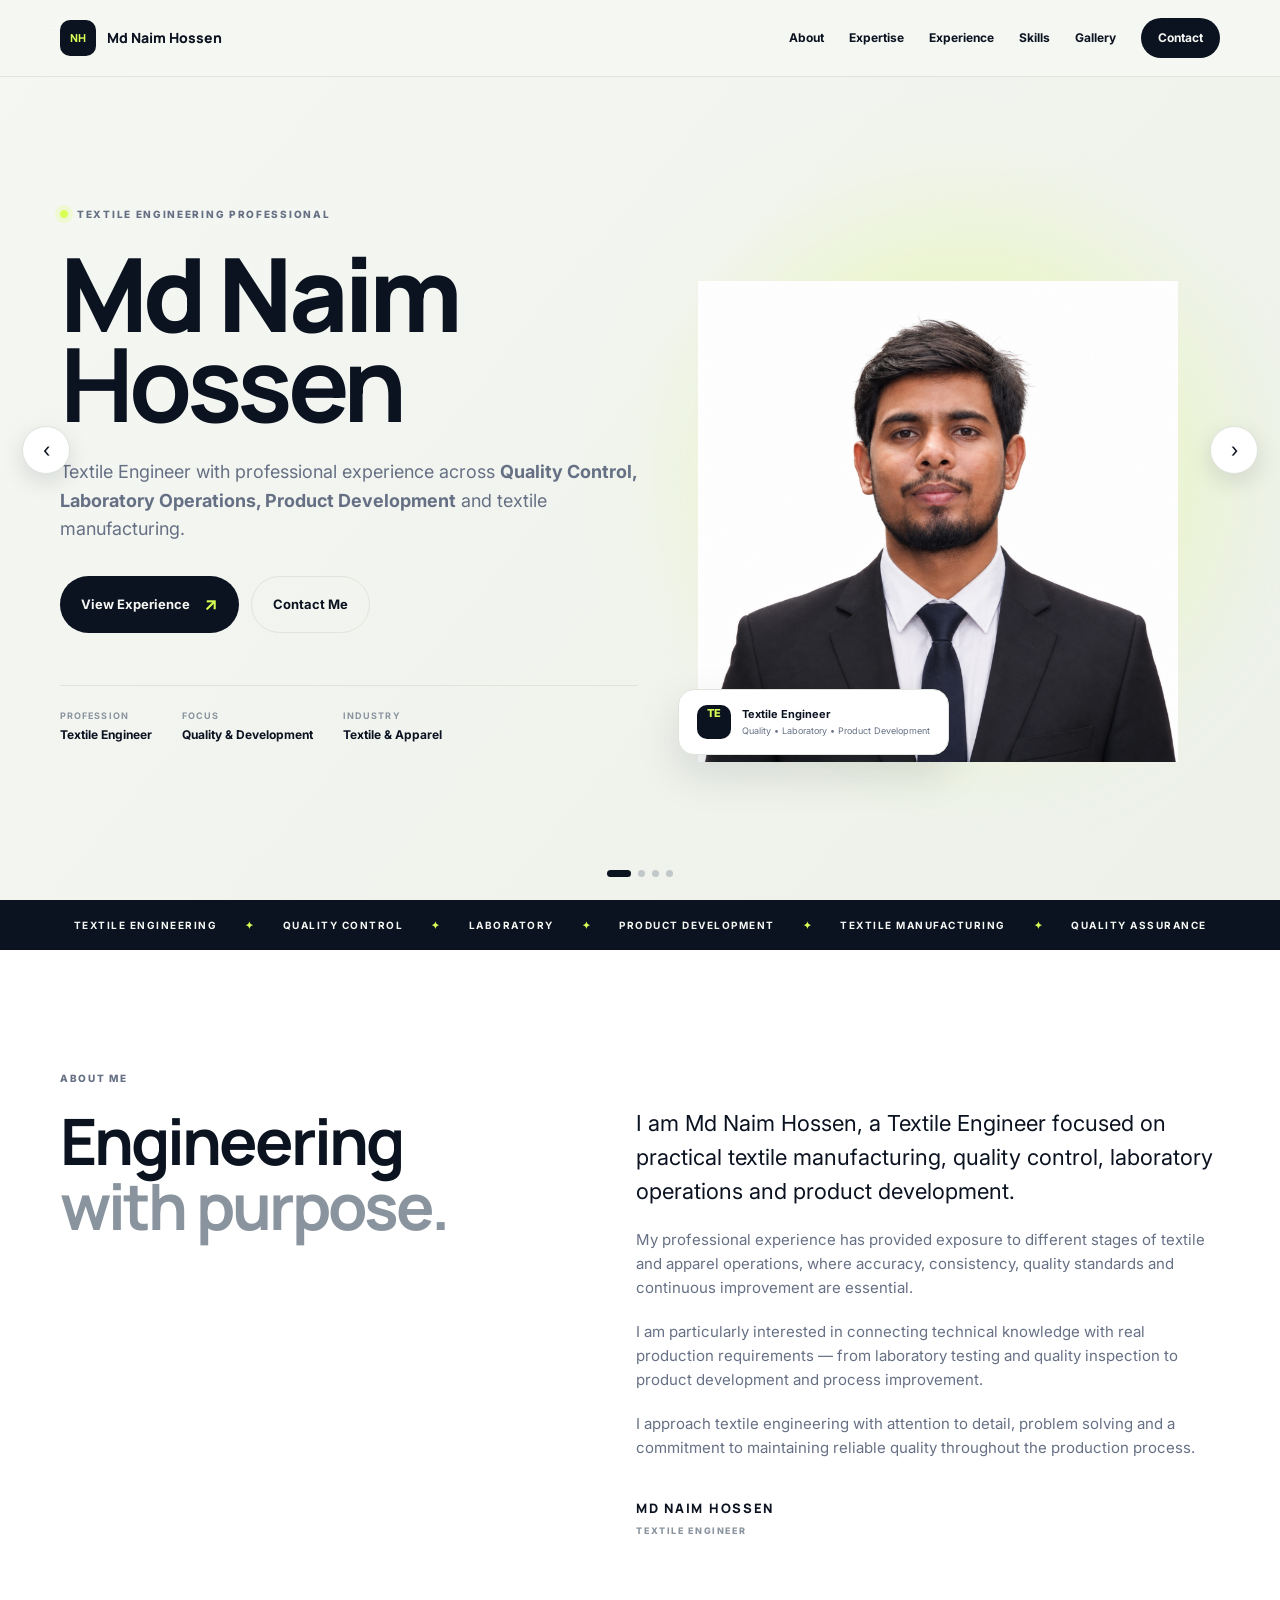
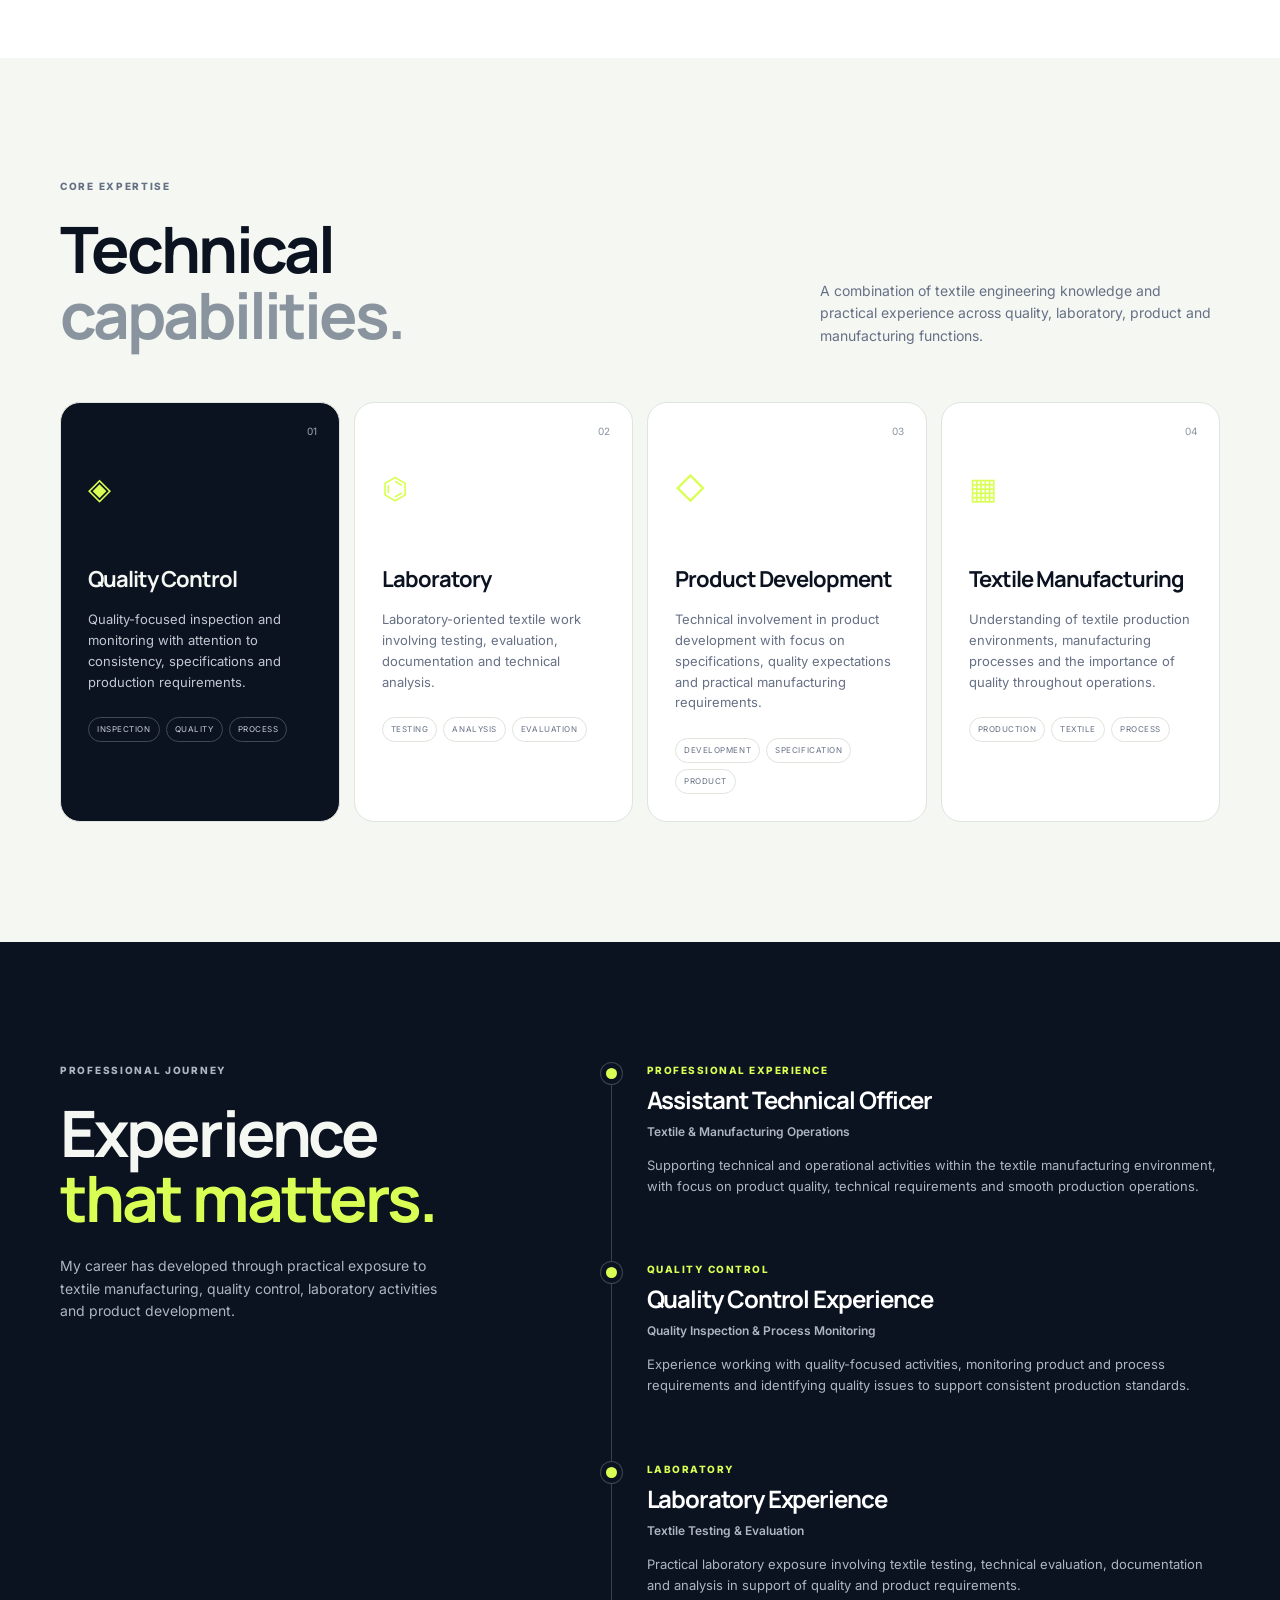
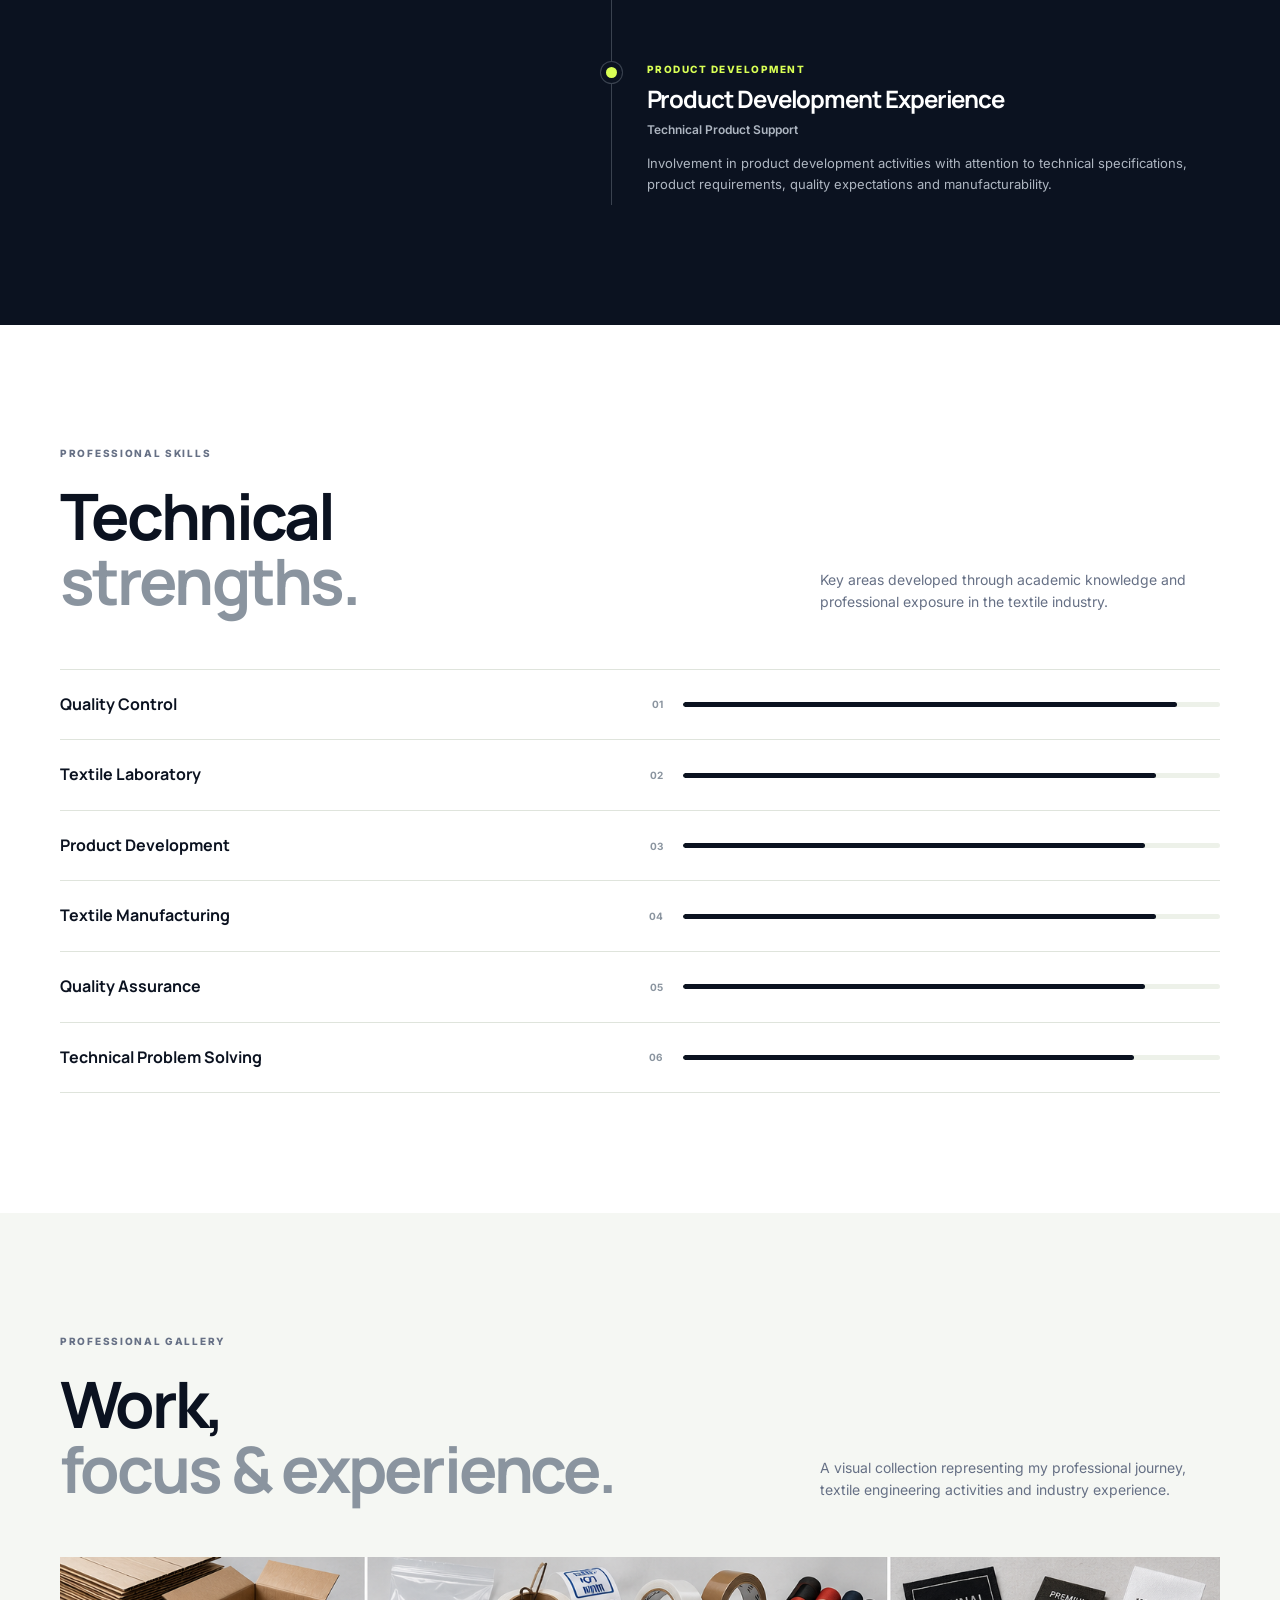
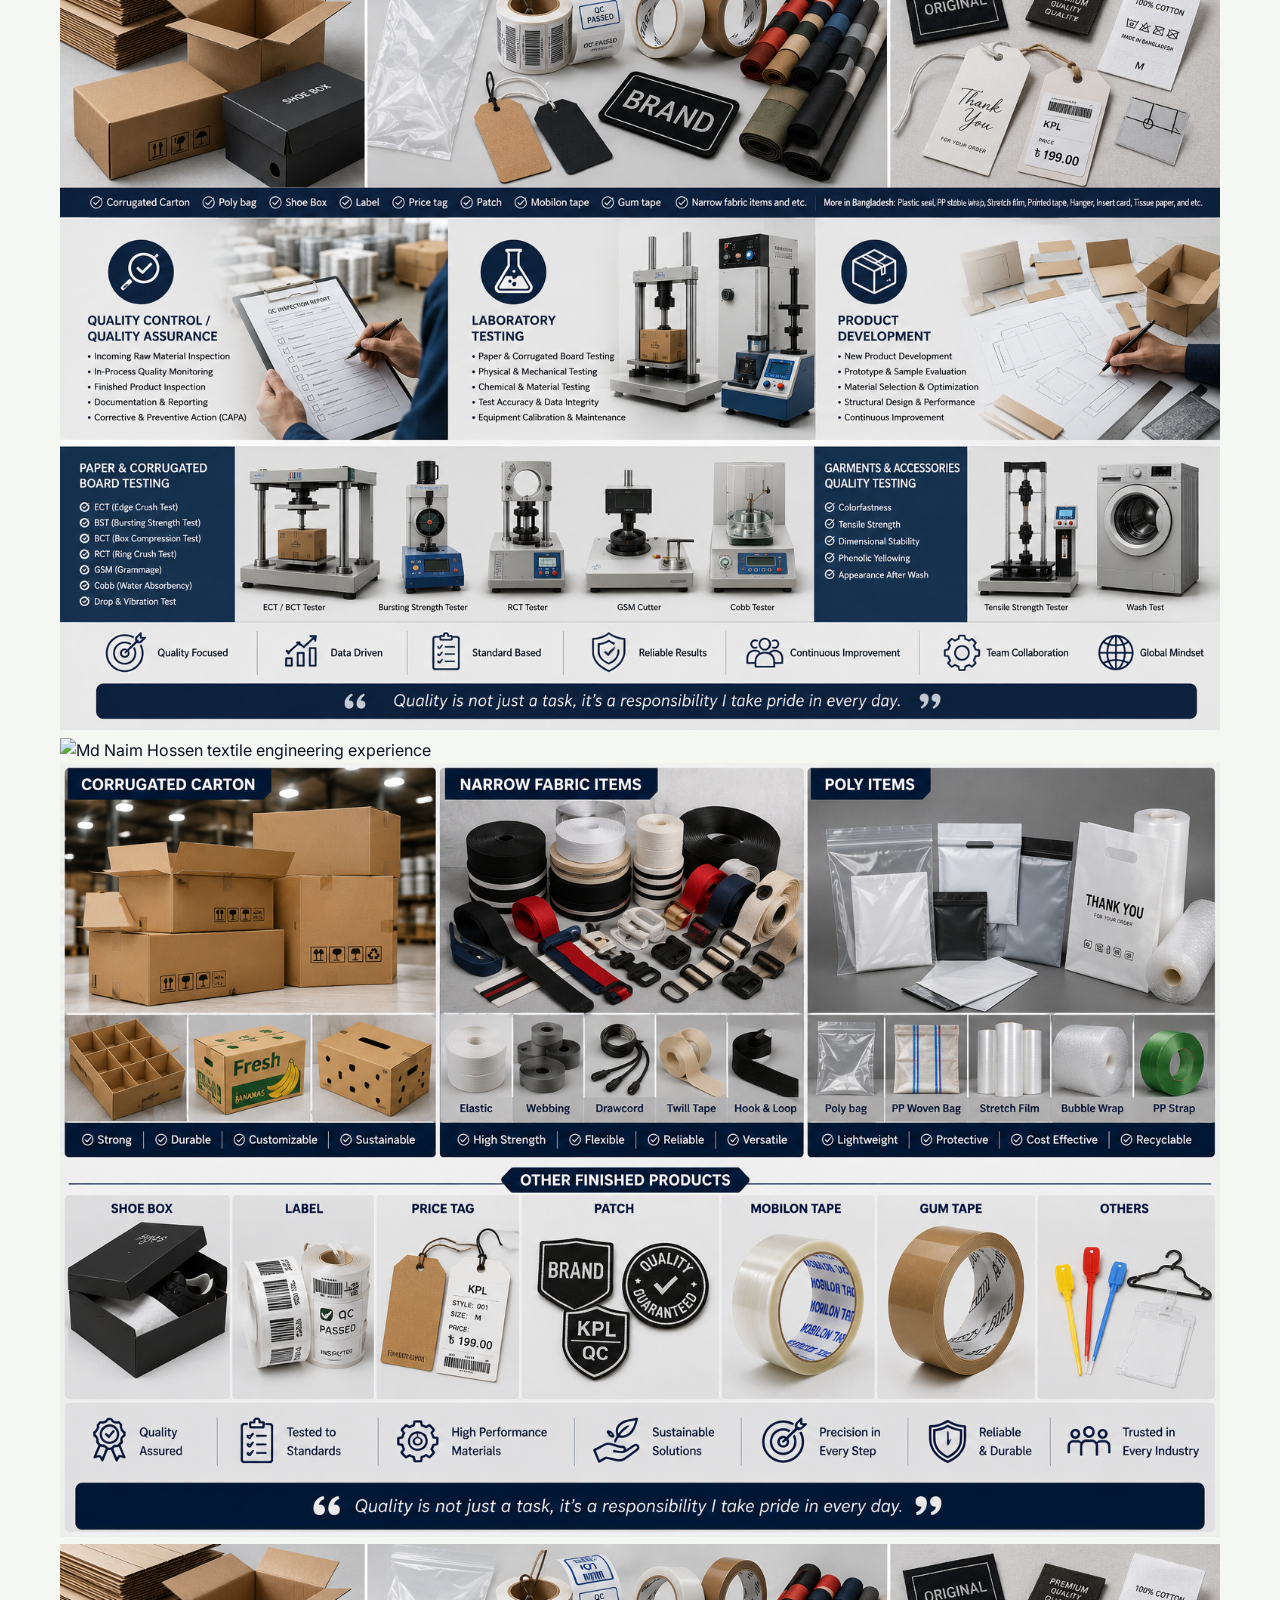
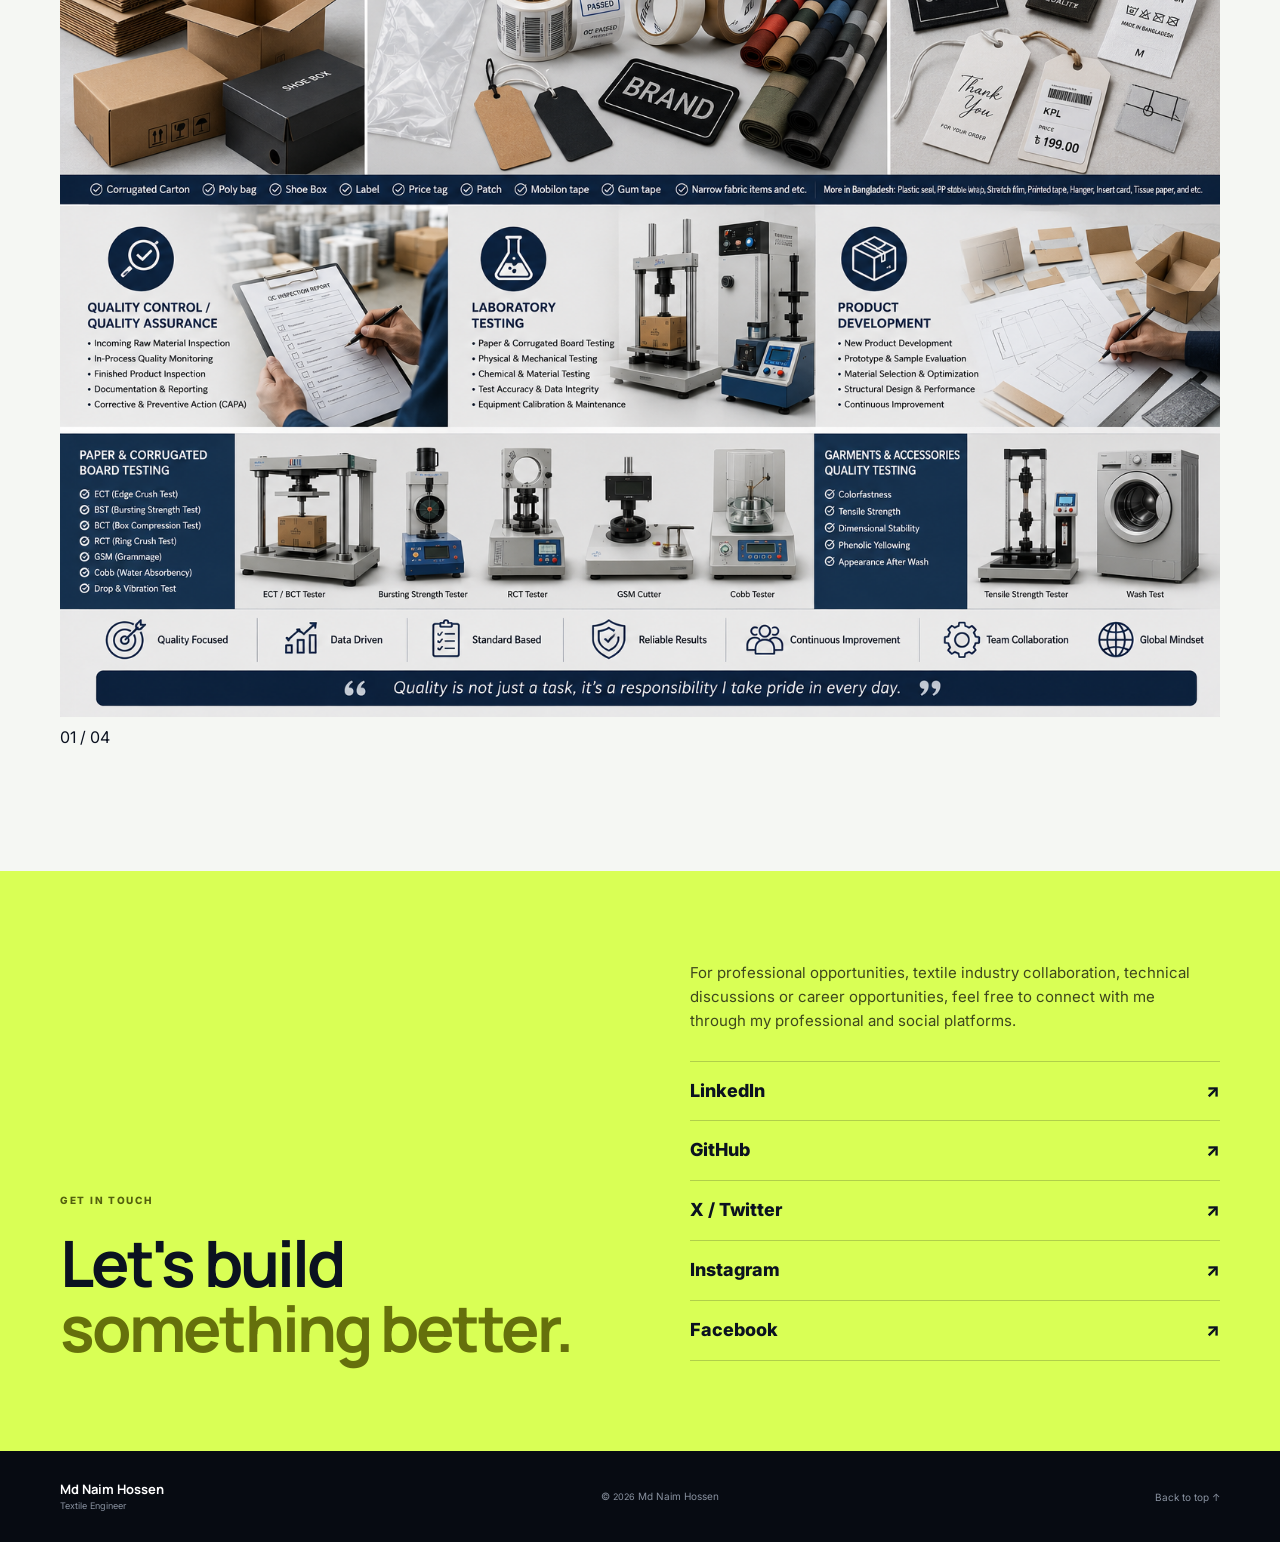
==== commit fc599e23: "Update print statement from 'Hello' to 'Goodbye'" ====
--- a/index.html
+++ b/index.html
@@ -1,1124 +1,1434 @@
 <!DOCTYPE html>
 <html lang="en">
+
 <head>
   <meta charset="UTF-8">
+
   <meta name="viewport" content="width=device-width, initial-scale=1.0">
 
-  <title>Md. Naim Hossen | Quality Control & Textile Engineer</title>
-
-  <meta name="description" content="Md. Naim Hossen is a Textile Engineer and Quality Control professional with 6+ years of experience in packaging laboratory testing, garments and accessories quality, product development, ISO quality systems, and corrugated packaging.">
-
-  <meta name="keywords" content="Md Naim Hossen, Naim Hossen, Textile Engineer, Quality Control Executive, Quality Control Bangladesh, Packaging Laboratory, Product Development, Textile Engineer Bangladesh, Corrugated Packaging, Laboratory Testing, ISO 9001, ISO IEC 17025">
-
-  <meta name="author" content="Md. Naim Hossen">
-
-  <meta property="og:title" content="Md. Naim Hossen | Quality Control & Textile Engineer">
-  <meta property="og:description" content="Quality Control, Packaging Laboratory, Product Development & Textile Engineering professional.">
+  <title>Md Naim Hossen | Textile Engineer</title>
+
+  <meta
+    name="description"
+    content="Md Naim Hossen is a Textile Engineer with professional experience in Quality Control, Laboratory Operations, Product Development and Textile Manufacturing."
+  >
+
+  <meta
+    name="keywords"
+    content="Md Naim Hossen, Naim Hossen, Textile Engineer, Textile Engineering, Quality Control, Laboratory, Product Development, Textile Manufacturing"
+  >
+
+  <meta name="author" content="Md Naim Hossen">
+
+  <meta name="robots" content="index, follow">
+
+  <link rel="canonical" href="https://naimhossente.github.io/">
+
+  <!-- Open Graph -->
+  <meta property="og:title" content="Md Naim Hossen | Textile Engineer">
+
+  <meta
+    property="og:description"
+    content="Professional portfolio of Md Naim Hossen, Textile Engineer."
+  >
+
   <meta property="og:type" content="website">
 
-  <link rel="canonical" href="https://naimhossente.github.io/">
-
+  <meta
+    property="og:url"
+    content="https://naimhossente.github.io/"
+  >
+
+  <meta
+    property="og:image"
+    content="https://naimhossente.github.io/naim-1.png"
+  >
+
+  <!-- Google Fonts -->
   <link rel="preconnect" href="https://fonts.googleapis.com">
+
   <link rel="preconnect" href="https://fonts.gstatic.com" crossorigin>
 
-  <link href="https://fonts.googleapis.com/css2?family=Inter:wght@400;500;600;700;800&family=Manrope:wght@500;600;700;800&display=swap" rel="stylesheet">
-
+  <link
+    href="https://fonts.googleapis.com/css2?family=Inter:wght@400;500;600;700;800&family=Manrope:wght@400;500;600;700;800&display=swap"
+    rel="stylesheet"
+  >
+
+  <!-- CSS -->
   <link rel="stylesheet" href="styles.css">
+
+  <!-- Person Schema -->
+  <script type="application/ld+json">
+  {
+    "@context": "https://schema.org",
+    "@type": "Person",
+    "name": "Md Naim Hossen",
+    "alternateName": "Naim Hossen",
+    "url": "https://naimhossente.github.io/",
+    "jobTitle": "Textile Engineer",
+    "sameAs": [
+      "https://github.com/naimhossente",
+      "https://www.linkedin.com/in/naimhossente/",
+      "https://www.instagram.com/in/naimhossente/",
+      "https://x.com/naimhossente",
+      "https://www.facebook.com/naimhossente"
+    ]
+  }
+  </script>
+
 </head>
 
+
 <body id="top">
 
-<header class="site-header">
-  <div class="container nav">
-
-    <a href="#top" class="brand">
-      <span class="brand-mark">NH</span>
-      <span>Md. Naim Hossen</span>
-    </a>
-
-    <nav class="nav-links" id="navLinks">
-      <a href="#about">About</a>
-      <a href="#expertise">Expertise</a>
-      <a href="#experience">Experience</a>
-      <a href="#skills">Skills</a>
-      <a href="#education">Education</a>
-      <a href="#gallery">Gallery</a>
-      <a href="#contact" class="nav-cta">Contact</a>
-    </nav>
-
-    <div class="nav-tools">
-
-      <button class="theme-toggle" id="themeToggle" aria-label="Toggle dark mode">
-        <span id="themeIcon">☾</span>
-      </button>
-
-      <button class="menu-toggle"
-              id="menuToggle"
-              aria-label="Open menu"
-              aria-expanded="false">
+
+  <!-- =========================
+       HEADER
+  ========================== -->
+
+  <header class="site-header">
+
+    <div class="container nav">
+
+      <a href="#top" class="brand">
+
+        <span class="brand-mark">
+          NH
+        </span>
+
+        <span>
+          Md Naim Hossen
+        </span>
+
+      </a>
+
+
+      <nav class="nav-links">
+
+        <a href="#about">
+          About
+        </a>
+
+        <a href="#expertise">
+          Expertise
+        </a>
+
+        <a href="#experience">
+          Experience
+        </a>
+
+        <a href="#skills">
+          Skills
+        </a>
+
+        <a href="#gallery">
+          Gallery
+        </a>
+
+        <a href="#contact" class="nav-cta">
+          Contact
+        </a>
+
+      </nav>
+
+
+      <button
+        class="menu-toggle"
+        type="button"
+        aria-label="Open navigation"
+        aria-expanded="false"
+      >
         ☰
       </button>
 
     </div>
 
-  </div>
-</header>
-
-
-<main>
-
-<!-- ================= HERO ================= -->
-
-<section class="hero">
-
-  <div class="hero-bg-circle hero-bg-one"></div>
-  <div class="hero-bg-circle hero-bg-two"></div>
-
-  <div class="container hero-grid">
-
-    <div class="hero-content">
-
-      <div class="eyebrow">
-        <span></span>
-        QUALITY CONTROL • LABORATORY • TEXTILE ENGINEERING
+  </header>
+
+
+
+  <main>
+
+
+    <!-- =========================
+         HERO
+    ========================== -->
+
+    <section class="hero">
+
+      <div class="container hero-grid">
+
+
+        <div class="hero-content">
+
+          <div class="eyebrow">
+
+            <span></span>
+
+            Textile Engineering Professional
+
+          </div>
+
+
+          <h1>
+
+            Md Naim
+
+            <br>
+
+            <strong>Hossen</strong>
+
+          </h1>
+
+
+          <p class="hero-lead">
+
+            Textile Engineer with professional experience across
+            <strong>Quality Control, Laboratory Operations,
+            Product Development</strong> and textile manufacturing.
+
+          </p>
+
+
+          <div class="hero-actions">
+
+            <a
+              href="#experience"
+              class="btn btn-primary"
+            >
+
+              View Experience
+
+              <span>↗</span>
+
+            </a>
+
+
+            <a
+              href="#contact"
+              class="btn btn-ghost"
+            >
+
+              Contact Me
+
+            </a>
+
+          </div>
+
+
+          <div class="hero-meta">
+
+
+            <div>
+
+              <strong>
+                Profession
+              </strong>
+
+              <span>
+                Textile Engineer
+              </span>
+
+            </div>
+
+
+            <div>
+
+              <strong>
+                Focus
+              </strong>
+
+              <span>
+                Quality & Development
+              </span>
+
+            </div>
+
+
+            <div>
+
+              <strong>
+                Industry
+              </strong>
+
+              <span>
+                Textile & Apparel
+              </span>
+
+            </div>
+
+
+          </div>
+
+        </div>
+
+
+
+        <!-- MAIN PHOTO
+             ONLY NAIM-1
+        -->
+
+        <div class="hero-visual">
+
+          <div class="orb orb-one"></div>
+
+          <div class="orb orb-two"></div>
+
+          <div class="photo-glow"></div>
+
+
+          <div class="photo-frame">
+
+            <img
+              src="naim-1.png"
+              alt="Md Naim Hossen Textile Engineer"
+              class="hero-photo"
+            >
+
+          </div>
+
+
+          <div class="floating-card">
+
+            <div class="mini-icon">
+              TE
+            </div>
+
+            <div>
+
+              <strong>
+                Textile Engineer
+              </strong>
+
+              <small>
+                Quality • Laboratory • Product Development
+              </small>
+
+            </div>
+
+          </div>
+
+        </div>
+
+
       </div>
 
-      <h1>
-        Md. Naim
-        <br>
-        <em>Hossen</em>
-      </h1>
-
-      <p class="hero-lead">
-        Quality Control professional and Textile Engineer with 6+ years
-        of experience in laboratory testing, packaging quality,
-        garments & accessories testing, product development and
-        ISO-based quality management systems.
-      </p>
-
-      <div class="hero-actions">
-
-        <a href="#experience" class="btn btn-primary">
-          Explore Experience
-          <span>↗</span>
+    </section>
+
+
+
+    <!-- =========================
+         TICKER
+    ========================== -->
+
+    <div class="ticker">
+
+      <div class="ticker-track">
+
+        <span>
+          TEXTILE ENGINEERING
+        </span>
+
+        <b>✦</b>
+
+        <span>
+          QUALITY CONTROL
+        </span>
+
+        <b>✦</b>
+
+        <span>
+          LABORATORY
+        </span>
+
+        <b>✦</b>
+
+        <span>
+          PRODUCT DEVELOPMENT
+        </span>
+
+        <b>✦</b>
+
+        <span>
+          TEXTILE MANUFACTURING
+        </span>
+
+        <b>✦</b>
+
+        <span>
+          QUALITY ASSURANCE
+        </span>
+
+      </div>
+
+    </div>
+
+
+
+    <!-- =========================
+         ABOUT
+    ========================== -->
+
+    <section
+      class="section about"
+      id="about"
+    >
+
+      <div class="container two-col">
+
+
+        <div>
+
+          <div class="section-kicker">
+            About Me
+          </div>
+
+
+          <h2>
+
+            Engineering
+
+            <br>
+
+            <span>
+              with purpose.
+            </span>
+
+          </h2>
+
+        </div>
+
+
+
+        <div class="about-copy">
+
+          <p class="large">
+
+            I am Md Naim Hossen, a Textile Engineer focused on
+            practical textile manufacturing, quality control,
+            laboratory operations and product development.
+
+          </p>
+
+
+          <p>
+
+            My professional experience has provided exposure to
+            different stages of textile and apparel operations,
+            where accuracy, consistency, quality standards and
+            continuous improvement are essential.
+
+          </p>
+
+
+          <p>
+
+            I am particularly interested in connecting technical
+            knowledge with real production requirements — from
+            laboratory testing and quality inspection to product
+            development and process improvement.
+
+          </p>
+
+
+          <p>
+
+            I approach textile engineering with attention to
+            detail, problem solving and a commitment to maintaining
+            reliable quality throughout the production process.
+
+          </p>
+
+
+          <div class="signature">
+
+            MD NAIM HOSSEN
+
+            <span>
+              TEXTILE ENGINEER
+            </span>
+
+          </div>
+
+        </div>
+
+      </div>
+
+    </section>
+
+
+
+    <!-- =========================
+         EXPERTISE
+    ========================== -->
+
+    <section
+      class="section expertise"
+      id="expertise"
+    >
+
+      <div class="container">
+
+
+        <div class="section-head">
+
+
+          <div>
+
+            <div class="section-kicker">
+              Core Expertise
+            </div>
+
+
+            <h2>
+
+              Technical
+
+              <br>
+
+              <span>
+                capabilities.
+              </span>
+
+            </h2>
+
+          </div>
+
+
+          <p class="section-intro">
+
+            A combination of textile engineering knowledge and
+            practical experience across quality, laboratory,
+            product and manufacturing functions.
+
+          </p>
+
+        </div>
+
+
+
+        <div class="expertise-grid">
+
+
+          <article class="expert-card featured">
+
+            <span class="card-number">
+              01
+            </span>
+
+            <div class="card-icon">
+              ◈
+            </div>
+
+            <h3>
+              Quality Control
+            </h3>
+
+            <p>
+
+              Quality-focused inspection and monitoring with
+              attention to consistency, specifications and
+              production requirements.
+
+            </p>
+
+
+            <div class="tag-row">
+
+              <span>
+                Inspection
+              </span>
+
+              <span>
+                Quality
+              </span>
+
+              <span>
+                Process
+              </span>
+
+            </div>
+
+          </article>
+
+
+
+          <article class="expert-card">
+
+            <span class="card-number">
+              02
+            </span>
+
+            <div class="card-icon">
+              ⌬
+            </div>
+
+            <h3>
+              Laboratory
+            </h3>
+
+            <p>
+
+              Laboratory-oriented textile work involving testing,
+              evaluation, documentation and technical analysis.
+
+            </p>
+
+
+            <div class="tag-row">
+
+              <span>
+                Testing
+              </span>
+
+              <span>
+                Analysis
+              </span>
+
+              <span>
+                Evaluation
+              </span>
+
+            </div>
+
+          </article>
+
+
+
+          <article class="expert-card">
+
+            <span class="card-number">
+              03
+            </span>
+
+            <div class="card-icon">
+              ◇
+            </div>
+
+            <h3>
+              Product Development
+            </h3>
+
+            <p>
+
+              Technical involvement in product development with
+              focus on specifications, quality expectations and
+              practical manufacturing requirements.
+
+            </p>
+
+
+            <div class="tag-row">
+
+              <span>
+                Development
+              </span>
+
+              <span>
+                Specification
+              </span>
+
+              <span>
+                Product
+              </span>
+
+            </div>
+
+          </article>
+
+
+
+          <article class="expert-card">
+
+            <span class="card-number">
+              04
+            </span>
+
+            <div class="card-icon">
+              ▦
+            </div>
+
+            <h3>
+              Textile Manufacturing
+            </h3>
+
+            <p>
+
+              Understanding of textile production environments,
+              manufacturing processes and the importance of
+              quality throughout operations.
+
+            </p>
+
+
+            <div class="tag-row">
+
+              <span>
+                Production
+              </span>
+
+              <span>
+                Textile
+              </span>
+
+              <span>
+                Process
+              </span>
+
+            </div>
+
+          </article>
+
+
+        </div>
+
+      </div>
+
+    </section>
+
+
+
+    <!-- =========================
+         EXPERIENCE
+    ========================== -->
+
+    <section
+      class="section experience"
+      id="experience"
+    >
+
+      <div class="container">
+
+
+        <div class="experience-layout">
+
+
+          <div>
+
+            <div class="section-kicker">
+              Professional Journey
+            </div>
+
+
+            <h2>
+
+              Experience
+
+              <br>
+
+              <span>
+                that matters.
+              </span>
+
+            </h2>
+
+
+            <p class="section-intro">
+
+              My career has developed through practical exposure
+              to textile manufacturing, quality control,
+              laboratory activities and product development.
+
+            </p>
+
+          </div>
+
+
+
+          <div class="timeline">
+
+
+            <article class="timeline-item">
+
+              <span class="timeline-dot"></span>
+
+              <div class="timeline-date">
+                PROFESSIONAL EXPERIENCE
+              </div>
+
+              <h3>
+                Assistant Technical Officer
+              </h3>
+
+              <h4>
+                Textile & Manufacturing Operations
+              </h4>
+
+              <p>
+
+                Supporting technical and operational activities
+                within the textile manufacturing environment,
+                with focus on product quality, technical
+                requirements and smooth production operations.
+
+              </p>
+
+            </article>
+
+
+
+            <article class="timeline-item">
+
+              <span class="timeline-dot"></span>
+
+              <div class="timeline-date">
+                QUALITY CONTROL
+              </div>
+
+              <h3>
+                Quality Control Experience
+              </h3>
+
+              <h4>
+                Quality Inspection & Process Monitoring
+              </h4>
+
+              <p>
+
+                Experience working with quality-focused activities,
+                monitoring product and process requirements and
+                identifying quality issues to support consistent
+                production standards.
+
+              </p>
+
+            </article>
+
+
+
+            <article class="timeline-item">
+
+              <span class="timeline-dot"></span>
+
+              <div class="timeline-date">
+                LABORATORY
+              </div>
+
+              <h3>
+                Laboratory Experience
+              </h3>
+
+              <h4>
+                Textile Testing & Evaluation
+              </h4>
+
+              <p>
+
+                Practical laboratory exposure involving textile
+                testing, technical evaluation, documentation and
+                analysis in support of quality and product
+                requirements.
+
+              </p>
+
+            </article>
+
+
+
+            <article class="timeline-item">
+
+              <span class="timeline-dot"></span>
+
+              <div class="timeline-date">
+                PRODUCT DEVELOPMENT
+              </div>
+
+              <h3>
+                Product Development Experience
+              </h3>
+
+              <h4>
+                Technical Product Support
+              </h4>
+
+              <p>
+
+                Involvement in product development activities with
+                attention to technical specifications, product
+                requirements, quality expectations and
+                manufacturability.
+
+              </p>
+
+            </article>
+
+
+          </div>
+
+        </div>
+
+      </div>
+
+    </section>
+
+
+
+    <!-- =========================
+         SKILLS
+    ========================== -->
+
+    <section
+      class="section skills"
+      id="skills"
+    >
+
+      <div class="container">
+
+
+        <div class="section-head">
+
+          <div>
+
+            <div class="section-kicker">
+              Professional Skills
+            </div>
+
+            <h2>
+
+              Technical
+
+              <br>
+
+              <span>
+                strengths.
+              </span>
+
+            </h2>
+
+          </div>
+
+
+          <p class="section-intro">
+
+            Key areas developed through academic knowledge and
+            professional exposure in the textile industry.
+
+          </p>
+
+        </div>
+
+
+
+        <div class="skill-list">
+
+
+          <div class="skill-row">
+
+            <span>
+              Quality Control
+            </span>
+
+            <b>
+              01
+            </b>
+
+            <div class="skill-bar">
+              <i style="width:92%"></i>
+            </div>
+
+          </div>
+
+
+
+          <div class="skill-row">
+
+            <span>
+              Textile Laboratory
+            </span>
+
+            <b>
+              02
+            </b>
+
+            <div class="skill-bar">
+              <i style="width:88%"></i>
+            </div>
+
+          </div>
+
+
+
+          <div class="skill-row">
+
+            <span>
+              Product Development
+            </span>
+
+            <b>
+              03
+            </b>
+
+            <div class="skill-bar">
+              <i style="width:86%"></i>
+            </div>
+
+          </div>
+
+
+
+          <div class="skill-row">
+
+            <span>
+              Textile Manufacturing
+            </span>
+
+            <b>
+              04
+            </b>
+
+            <div class="skill-bar">
+              <i style="width:88%"></i>
+            </div>
+
+          </div>
+
+
+
+          <div class="skill-row">
+
+            <span>
+              Quality Assurance
+            </span>
+
+            <b>
+              05
+            </b>
+
+            <div class="skill-bar">
+              <i style="width:86%"></i>
+            </div>
+
+          </div>
+
+
+
+          <div class="skill-row">
+
+            <span>
+              Technical Problem Solving
+            </span>
+
+            <b>
+              06
+            </b>
+
+            <div class="skill-bar">
+              <i style="width:84%"></i>
+            </div>
+
+          </div>
+
+
+        </div>
+
+      </div>
+
+    </section>
+
+
+
+    <!-- =========================
+         IMAGE SLIDER
+         
+         NAIM-1 IS NOT HERE
+         
+         ONLY:
+         NAIM-2
+         NAIM-3
+         NAIM-4
+         NAIM-5
+    ========================== -->
+
+    <section
+      class="section gallery"
+      id="gallery"
+    >
+
+      <div class="container">
+
+
+        <div class="section-head">
+
+
+          <div>
+
+            <div class="section-kicker">
+              Professional Gallery
+            </div>
+
+
+            <h2>
+
+              Work,
+
+              <br>
+
+              <span>
+                focus & experience.
+              </span>
+
+            </h2>
+
+          </div>
+
+
+          <p class="section-intro">
+
+            A visual collection representing my professional
+            journey, textile engineering activities and
+            industry experience.
+
+          </p>
+
+        </div>
+
+
+
+        <div
+          class="portfolio-slider"
+          aria-label="Professional image gallery"
+        >
+
+
+          <!-- SLIDE 1 -->
+
+          <div class="portfolio-slide active">
+
+            <img
+              src="naim-2.png"
+              alt="Md Naim Hossen professional experience"
+              loading="lazy"
+            >
+
+          </div>
+
+
+
+          <!-- SLIDE 2 -->
+
+          <div class="portfolio-slide">
+
+            <img
+              src="naim-3.png"
+              alt="Md Naim Hossen textile engineering experience"
+              loading="lazy"
+            >
+
+          </div>
+
+
+
+          <!-- SLIDE 3 -->
+
+          <div class="portfolio-slide">
+
+            <img
+              src="naim-4.png"
+              alt="Md Naim Hossen laboratory experience"
+              loading="lazy"
+            >
+
+          </div>
+
+
+
+          <!-- SLIDE 4 -->
+
+          <div class="portfolio-slide">
+
+            <img
+              src="naim-5.png"
+              alt="Md Naim Hossen product development experience"
+              loading="lazy"
+            >
+
+          </div>
+
+
+
+          <!-- PREVIOUS BUTTON -->
+
+          <button
+            class="slider-btn slider-prev"
+            type="button"
+            aria-label="Previous image"
+          >
+            ‹
+          </button>
+
+
+
+          <!-- NEXT BUTTON -->
+
+          <button
+            class="slider-btn slider-next"
+            type="button"
+            aria-label="Next image"
+          >
+            ›
+          </button>
+
+
+
+          <!-- DOTS -->
+
+          <div class="slider-dots">
+
+            <button
+              class="slider-dot active"
+              type="button"
+              aria-label="Show image 1"
+            ></button>
+
+            <button
+              class="slider-dot"
+              type="button"
+              aria-label="Show image 2"
+            ></button>
+
+            <button
+              class="slider-dot"
+              type="button"
+              aria-label="Show image 3"
+            ></button>
+
+            <button
+              class="slider-dot"
+              type="button"
+              aria-label="Show image 4"
+            ></button>
+
+          </div>
+
+
+
+          <!-- COUNTER -->
+
+          <div class="slider-counter">
+
+            <span id="current-slide">
+              01
+            </span>
+
+            <span>
+              /
+            </span>
+
+            <span id="total-slides">
+              04
+            </span>
+
+          </div>
+
+
+        </div>
+
+      </div>
+
+    </section>
+
+
+
+    <!-- =========================
+         CONTACT
+    ========================== -->
+
+    <section
+      class="section contact"
+      id="contact"
+    >
+
+      <div class="container contact-box">
+
+
+        <div>
+
+          <div class="section-kicker">
+            Get In Touch
+          </div>
+
+
+          <h2>
+
+            Let's build
+
+            <br>
+
+            <span>
+              something better.
+            </span>
+
+          </h2>
+
+        </div>
+
+
+
+        <div class="contact-right">
+
+          <p>
+
+            For professional opportunities, textile industry
+            collaboration, technical discussions or career
+            opportunities, feel free to connect with me through
+            my professional and social platforms.
+
+          </p>
+
+
+
+          <div class="social-links">
+
+
+            <a
+              href="https://www.linkedin.com/in/naimhossente/"
+              target="_blank"
+              rel="noopener noreferrer"
+            >
+
+              <span>
+                LinkedIn
+              </span>
+
+              <span>
+                ↗
+              </span>
+
+            </a>
+
+
+
+            <a
+              href="https://github.com/naimhossente"
+              target="_blank"
+              rel="noopener noreferrer"
+            >
+
+              <span>
+                GitHub
+              </span>
+
+              <span>
+                ↗
+              </span>
+
+            </a>
+
+
+
+            <a
+              href="https://x.com/naimhossente"
+              target="_blank"
+              rel="noopener noreferrer"
+            >
+
+              <span>
+                X / Twitter
+              </span>
+
+              <span>
+                ↗
+              </span>
+
+            </a>
+
+
+
+            <a
+              href="https://www.instagram.com/in/naimhossente/"
+              target="_blank"
+              rel="noopener noreferrer"
+            >
+
+              <span>
+                Instagram
+              </span>
+
+              <span>
+                ↗
+              </span>
+
+            </a>
+
+
+
+            <a
+              href="https://www.facebook.com/naimhossente"
+              target="_blank"
+              rel="noopener noreferrer"
+            >
+
+              <span>
+                Facebook
+              </span>
+
+              <span>
+                ↗
+              </span>
+
+            </a>
+
+
+          </div>
+
+        </div>
+
+      </div>
+
+    </section>
+
+
+  </main>
+
+
+
+  <!-- =========================
+       FOOTER
+  ========================== -->
+
+  <footer>
+
+    <div class="container footer-inner">
+
+
+      <div>
+
+        <strong>
+          Md Naim Hossen
+        </strong>
+
+        <span>
+          Textile Engineer
+        </span>
+
+      </div>
+
+
+      <div>
+
+        © <span id="year"></span>
+        Md Naim Hossen
+
+      </div>
+
+
+      <div>
+
+        <a href="#top">
+          Back to top ↑
         </a>
 
-        <a href="#contact" class="btn btn-ghost">
-          Contact Me
-        </a>
-
       </div>
 
-      <div class="hero-meta">
-
-        <div>
-          <strong>Current Role</strong>
-          <span>Executive — QC & Product Development</span>
-        </div>
-
-        <div>
-          <strong>Education</strong>
-          <span>B.Sc. Textile Engineering</span>
-        </div>
-
-        <div>
-          <strong>Location</strong>
-          <span>Gazipur, Bangladesh</span>
-        </div>
-
-      </div>
 
     </div>
 
-
-    <!-- HERO IMAGE -->
-
-    <div class="hero-visual">
-
-      <div class="photo-glow"></div>
-
-      <div class="hero-photo">
-
-        <img
-          src="naim-1.png"
-          alt="Md. Naim Hossen - Textile Engineer and Quality Control Professional"
-        >
-
-      </div>
-
-      <div class="floating-card">
-
-        <div class="mini-icon">QC</div>
-
-        <div>
-          <strong>Quality • Accuracy • Improvement</strong>
-          <small>Laboratory & Manufacturing Quality</small>
-        </div>
-
-      </div>
-
-    </div>
-
-  </div>
-
-</section>
-
-
-<!-- ================= TICKER ================= -->
-
-<div class="ticker">
-
-  <div class="ticker-track">
-
-    <span>QUALITY CONTROL</span>
-    <b>✦</b>
-
-    <span>LABORATORY TESTING</span>
-    <b>✦</b>
-
-    <span>PRODUCT DEVELOPMENT</span>
-    <b>✦</b>
-
-    <span>TEXTILE ENGINEERING</span>
-    <b>✦</b>
-
-    <span>ISO 9001</span>
-    <b>✦</b>
-
-    <span>ISO/IEC 17025</span>
-    <b>✦</b>
-
-  </div>
-
-</div>
-
-
-<!-- ================= ABOUT ================= -->
-
-<section class="section about" id="about">
-
-  <div class="container two-col">
-
-    <div>
-
-      <div class="section-kicker">
-        PROFILE
-      </div>
-
-      <h2>
-        Quality is not
-        <span>an accident.</span>
-      </h2>
-
-    </div>
-
-    <div class="about-copy">
-
-      <p class="large">
-        I am Md. Naim Hossen, a Textile Engineer and Quality Control
-        professional focused on laboratory accuracy, manufacturing
-        quality, product performance and continuous improvement.
-      </p>
-
-      <p>
-        My professional journey combines packaging laboratory testing,
-        corrugated board and carton quality control, garments and
-        accessories testing, raw-material inspection, finished-product
-        inspection and product development.
-      </p>
-
-      <p>
-        I work across production, warehouse, procurement, sourcing and
-        technical teams to identify quality problems, investigate root
-        causes and develop practical corrective actions.
-      </p>
-
-      <p>
-        My approach is built around accurate testing, reliable
-        documentation, process discipline and data-driven decision
-        making.
-      </p>
-
-      <div class="signature">
-        MD. NAIM HOSSEN
-        <span>TEXTILE ENGINEER • QUALITY PROFESSIONAL</span>
-      </div>
-
-    </div>
-
-  </div>
-
-</section>
-
-
-<!-- ================= EXPERTISE ================= -->
-
-<section class="section expertise" id="expertise">
-
-  <div class="container">
-
-    <div class="section-head">
-
-      <div>
-
-        <div class="section-kicker">
-          CORE EXPERTISE
-        </div>
-
-        <h2>
-          What I
-          <span>do best.</span>
-        </h2>
-
-      </div>
-
-      <p class="section-intro">
-        A combination of laboratory expertise, manufacturing quality
-        control and textile engineering knowledge.
-      </p>
-
-    </div>
-
-
-    <div class="expertise-grid">
-
-
-      <article class="expert-card featured">
-
-        <span class="card-number">01</span>
-
-        <div class="card-icon">◈</div>
-
-        <h3>Quality Control</h3>
-
-        <p>
-          End-to-end quality inspection from raw materials to finished
-          goods, including in-process monitoring and corrective action.
-        </p>
-
-        <div class="tag-row">
-          <span>RCA</span>
-          <span>CAPA</span>
-          <span>Inspection</span>
-        </div>
-
-      </article>
-
-
-      <article class="expert-card">
-
-        <span class="card-number">02</span>
-
-        <div class="card-icon">⌬</div>
-
-        <h3>Laboratory</h3>
-
-        <p>
-          Physical and performance testing of paper, board, cartons,
-          yarn, ink, gum, garments and accessories.
-        </p>
-
-        <div class="tag-row">
-          <span>ECT</span>
-          <span>BST</span>
-          <span>GSM</span>
-          <span>Cobb</span>
-        </div>
-
-      </article>
-
-
-      <article class="expert-card">
-
-        <span class="card-number">03</span>
-
-        <div class="card-icon">◇</div>
-
-        <h3>Product Development</h3>
-
-        <p>
-          Testing new materials, improving testing methods and supporting
-          product performance and development decisions.
-        </p>
-
-        <div class="tag-row">
-          <span>Materials</span>
-          <span>Testing</span>
-          <span>Improvement</span>
-        </div>
-
-      </article>
-
-
-      <article class="expert-card">
-
-        <span class="card-number">04</span>
-
-        <div class="card-icon">◎</div>
-
-        <h3>QMS & Compliance</h3>
-
-        <p>
-          ISO documentation, audit support, inspection records,
-          laboratory records and quality management practices.
-        </p>
-
-        <div class="tag-row">
-          <span>ISO 9001</span>
-          <span>ISO 17025</span>
-          <span>Audits</span>
-        </div>
-
-      </article>
-
-    </div>
-
-  </div>
-
-</section>
-
-
-<!-- ================= EXPERIENCE ================= -->
-
-<section class="section experience" id="experience">
-
-  <div class="container experience-layout">
-
-    <div>
-
-      <div class="section-kicker">
-        PROFESSIONAL JOURNEY
-      </div>
-
-      <h2>
-        6+ years of
-        <span>experience.</span>
-      </h2>
-
-      <p class="section-intro">
-        Progressive experience across packaging quality control,
-        laboratory operations, garments & accessories testing and
-        product development.
-      </p>
-
-    </div>
-
-
-    <div class="timeline">
-
-
-      <!-- 2025 - PRESENT -->
-
-      <article class="timeline-item">
-
-        <div class="timeline-dot"></div>
-
-        <div class="timeline-date">
-          JUL 2025 — PRESENT
-        </div>
-
-        <h3>
-          Executive — Quality Control & Product Development
-        </h3>
-
-        <h4>
-          Kalyar Packaging Ltd. — Concern of Acme Group
-          <br>
-          Gazipur, Bangladesh
-        </h4>
-
-        <p>
-          Conduct end-to-end quality inspection from kraft liner and
-          medium paper through finished corrugated cartons.
-        </p>
-
-        <p>
-          Perform laboratory testing including ECT, GSM, Burst Strength,
-          Compression Strength, Cobb, Moisture and RCT.
-        </p>
-
-        <p>
-          Monitor corrugation, printing, die-cutting and finishing
-          processes while supporting ISO 9001 documentation, CAPA and
-          corrective recommendations.
-        </p>
-
-      </article>
-
-
-      <!-- 2024 - 2025 -->
-
-      <article class="timeline-item">
-
-        <div class="timeline-dot"></div>
-
-        <div class="timeline-date">
-          JAN 2024 — JUL 2025
-        </div>
-
-        <h3>
-          Executive — Packaging Laboratory & Quality Control
-        </h3>
-
-        <h4>
-          Nixon Group — Nixon Industries Limited
-          <br>
-          Gazipur, Bangladesh
-        </h4>
-
-        <p>
-          Supervised laboratory testing for packaging strength,
-          performance and safety while maintaining testing accuracy,
-          method validation and equipment calibration.
-        </p>
-
-        <p>
-          Led routine inspection of packaging materials and finished
-          products and investigated root causes of quality issues.
-        </p>
-
-        <p>
-          Supported internal and external audits through accurate,
-          audit-ready testing records and reports.
-        </p>
-
-      </article>
-
-
-      <!-- 2020 - 2023 -->
-
-      <article class="timeline-item">
-
-        <div class="timeline-dot"></div>
-
-        <div class="timeline-date">
-          JAN 2020 — DEC 2023
-        </div>
-
-        <h3>
-          Assistant Technical Officer — Packaging Laboratory
-        </h3>
-
-        <h4>
-          Epyllion Group — Epyllion Limited
-          <br>
-          Narayanganj, Bangladesh
-        </h4>
-
-        <p>
-          Tested yarn, paper, ink and gum for physical and chemical
-          properties including tensile strength, colorfastness, RCT,
-          BST, GSM, Cobb and moisture.
-        </p>
-
-        <p>
-          Conducted finished-product testing including ECT, BST, BCT,
-          drop, vibration, RCT, tensile, colorfastness, dimensional
-          stability, pH, Phenolic Yellowing and Appearance After Wash.
-        </p>
-
-        <p>
-          Contributed to product development through testing new
-          materials and developing improved testing methods while
-          applying ISO/IEC 17025 guidelines.
-        </p>
-
-      </article>
-
-    </div>
-
-  </div>
-
-</section>
-
-
-<!-- ================= SKILLS ================= -->
-
-<section class="section skills" id="skills">
-
-  <div class="container">
-
-    <div class="section-head">
-
-      <div>
-
-        <div class="section-kicker">
-          TECHNICAL CAPABILITIES
-        </div>
-
-        <h2>
-          Skills built through
-          <span>practice.</span>
-        </h2>
-
-      </div>
-
-    </div>
-
-
-    <div class="skill-list">
-
-
-      <div class="skill-row">
-        <span>Paper & Corrugated Board Testing</span>
-        <b>95%</b>
-        <div class="skill-bar">
-          <i style="width:95%"></i>
-        </div>
-      </div>
-
-
-      <div class="skill-row">
-        <span>Garments & Accessories Testing</span>
-        <b>92%</b>
-        <div class="skill-bar">
-          <i style="width:92%"></i>
-        </div>
-      </div>
-
-
-      <div class="skill-row">
-        <span>Quality Control & Inspection</span>
-        <b>95%</b>
-        <div class="skill-bar">
-          <i style="width:95%"></i>
-        </div>
-      </div>
-
-
-      <div class="skill-row">
-        <span>Laboratory Testing</span>
-        <b>94%</b>
-        <div class="skill-bar">
-          <i style="width:94%"></i>
-        </div>
-      </div>
-
-
-      <div class="skill-row">
-        <span>Root Cause Analysis & CAPA</span>
-        <b>90%</b>
-        <div class="skill-bar">
-          <i style="width:90%"></i>
-        </div>
-      </div>
-
-
-      <div class="skill-row">
-        <span>ISO 9001 & ISO/IEC 17025</span>
-        <b>88%</b>
-        <div class="skill-bar">
-          <i style="width:88%"></i>
-        </div>
-      </div>
-
-
-      <div class="skill-row">
-        <span>Product Development</span>
-        <b>87%</b>
-        <div class="skill-bar">
-          <i style="width:87%"></i>
-        </div>
-      </div>
-
-
-      <div class="skill-row">
-        <span>Reporting & Documentation</span>
-        <b>92%</b>
-        <div class="skill-bar">
-          <i style="width:92%"></i>
-        </div>
-      </div>
-
-    </div>
-
-  </div>
-
-</section>
-
-
-<!-- ================= TESTING ================= -->
-
-<section class="section testing">
-
-  <div class="container">
-
-    <div class="section-head">
-
-      <div>
-
-        <div class="section-kicker">
-          LABORATORY KNOWLEDGE
-        </div>
-
-        <h2>
-          Testing &
-          <span>quality.</span>
-        </h2>
-
-      </div>
-
-      <p class="section-intro">
-        Practical experience with packaging, textile and garments
-        testing used to validate material and product performance.
-      </p>
-
-    </div>
-
-
-    <div class="testing-grid">
-
-      <div class="testing-card">
-        <strong>ECT</strong>
-        <span>Edge Crush Test</span>
-      </div>
-
-      <div class="testing-card">
-        <strong>BST</strong>
-        <span>Burst Strength</span>
-      </div>
-
-      <div class="testing-card">
-        <strong>BCT</strong>
-        <span>Box Compression</span>
-      </div>
-
-      <div class="testing-card">
-        <strong>RCT</strong>
-        <span>Ring Crush Test</span>
-      </div>
-
-      <div class="testing-card">
-        <strong>GSM</strong>
-        <span>Grammage</span>
-      </div>
-
-      <div class="testing-card">
-        <strong>COBB</strong>
-        <span>Water Absorption</span>
-      </div>
-
-      <div class="testing-card">
-        <strong>pH</strong>
-        <span>Chemical Testing</span>
-      </div>
-
-      <div class="testing-card">
-        <strong>COLOR</strong>
-        <span>Colorfastness</span>
-      </div>
-
-      <div class="testing-card">
-        <strong>TENSILE</strong>
-        <span>Tensile Strength</span>
-      </div>
-
-      <div class="testing-card">
-        <strong>DROP</strong>
-        <span>Drop Testing</span>
-      </div>
-
-      <div class="testing-card">
-        <strong>MOISTURE</strong>
-        <span>Moisture Testing</span>
-      </div>
-
-      <div class="testing-card">
-        <strong>PHENOLIC</strong>
-        <span>Phenolic Yellowing</span>
-      </div>
-
-    </div>
-
-  </div>
-
-</section>
-
-
-<!-- ================= EDUCATION ================= -->
-
-<section class="section education" id="education">
-
-  <div class="container">
-
-    <div class="section-head">
-
-      <div>
-
-        <div class="section-kicker">
-          EDUCATION
-        </div>
-
-        <h2>
-          Engineering &
-          <span>learning.</span>
-        </h2>
-
-      </div>
-
-    </div>
-
-
-    <div class="education-grid">
-
-
-      <article class="education-card main-education">
-
-        <span class="education-year">2025</span>
-
-        <div class="education-icon">B.Sc.</div>
-
-        <h3>
-          B.Sc. in Textile Engineering
-        </h3>
-
-        <p>
-          Major in Apparel Manufacturing
-        </p>
-
-        <strong>
-          University of South Asia
-        </strong>
-
-        <div class="result">
-          CGPA 3.76 / 4.00
-        </div>
-
-      </article>
-
-
-      <article class="education-card">
-
-        <span class="education-year">2019</span>
-
-        <div class="education-icon">DIP</div>
-
-        <h3>
-          Diploma in Textile Engineering
-        </h3>
-
-        <strong>
-          Dinajpur Institute of Science and Technology
-        </strong>
-
-        <div class="result">
-          CGPA 3.83 / 4.00
-        </div>
-
-      </article>
-
-
-      <article class="education-card">
-
-        <span class="education-year">2015</span>
-
-        <div class="education-icon">SSC</div>
-
-        <h3>
-          Secondary School Certificate
-        </h3>
-
-        <p>
-          Science
-        </p>
-
-        <strong>
-          Kamarpukur High School
-        </strong>
-
-        <div class="result">
-          GPA 4.56 / 5.00
-        </div>
-
-      </article>
-
-    </div>
-
-
-    <div class="certifications">
-
-      <div class="section-kicker">
-        CERTIFICATIONS & TRAINING
-      </div>
-
-      <div class="certification-list">
-
-        <span>ISO/IEC 17025 — IAS • 2022</span>
-
-        <span>Fire Science & Occupational Safety • 2023</span>
-
-        <span>Cyber Hygiene Training • 2025</span>
-
-        <span>Member — IDEB</span>
-
-      </div>
-
-    </div>
-
-  </div>
-
-</section>
-
-
-<!-- ================= IMAGE GALLERY ================= -->
-
-<section class="section gallery" id="gallery">
-
-  <div class="container">
-
-    <div class="section-head">
-
-      <div>
-
-        <div class="section-kicker">
-          PROFESSIONAL GALLERY
-        </div>
-
-        <h2>
-          Work,
-          <span>people & journey.</span>
-        </h2>
-
-      </div>
-
-      <p class="section-intro">
-        A visual collection from my professional and academic journey.
-      </p>
-
-    </div>
-
-
-    <div class="image-slider" id="imageSlider">
-
-      <div class="slides">
-
-        <!--
-          ADD MORE IMAGES HERE WHEN NEEDED.
-
-          Current:
-          naim-1.png
-          naim-2.png
-          naim-3.png
-
-          Later simply add:
-          naim-4.png
-          naim-5.png
-
-          and copy another slide block.
-        -->
-
-
-        <div class="slide active">
-
-          <img
-            src="naim-1.png"
-            alt="Md. Naim Hossen professional photograph"
-          >
-
-        </div>
-
-
-        <div class="slide">
-
-          <img
-            src="naim-2.png"
-            alt="Md. Naim Hossen professional photograph"
-          >
-
-        </div>
-
-
-        <div class="slide">
-
-          <img
-            src="naim-3.png"
-            alt="Md. Naim Hossen professional photograph"
-          >
-
-        </div>
-
-
-        <div class="slide">
-
-          <img
-            src="naim-4.png"
-            alt="Md. Naim Hossen professional photograph"
-          >
-
-        </div>
-
-
-        <div class="slide">
-
-          <img
-            src="naim-5.png"
-            alt="Md. Naim Hossen professional photograph"
-          >
-
-        </div>
-
-      </div>
-
-
-      <button class="slider-btn slider-prev" id="prevSlide" aria-label="Previous image">
-        ←
-      </button>
-
-      <button class="slider-btn slider-next" id="nextSlide" aria-label="Next image">
-        →
-      </button>
-
-
-      <div class="slider-dots" id="sliderDots"></div>
-
-
-      <div class="slide-counter">
-        <span id="currentSlide">01</span>
-        <i>/</i>
-        <span id="totalSlides">05</span>
-      </div>
-
-    </div>
-
-
-    <p class="slider-note">
-      Images are displayed in their original proportions and are not cropped.
-    </p>
-
-  </div>
-
-</section>
-
-
-<!-- ================= CONTACT ================= -->
-
-<section class="contact" id="contact">
-
-  <div class="container contact-box">
-
-    <div>
-
-      <div class="section-kicker">
-        LET'S CONNECT
-      </div>
-
-      <h2>
-        Let's build
-        <span>better quality.</span>
-      </h2>
-
-    </div>
-
-
-    <div class="contact-right">
-
-      <p>
-        For professional opportunities, quality control,
-        laboratory, product development and manufacturing-related
-        discussions, feel free to connect with me.
-      </p>
-
-
-      <div class="contact-details">
-
-        <a href="mailto:naimhossente@gmail.com">
-          <span>Email</span>
-          <strong>naimhossente@gmail.com</strong>
-        </a>
-
-        <a href="tel:+8801786801199">
-          <span>Phone</span>
-          <strong>+88 01786801199</strong>
-        </a>
-
-        <div>
-          <span>Location</span>
-          <strong>Gazipur, Dhaka, Bangladesh</strong>
-        </div>
-
-      </div>
-
-
-      <div class="social-links">
-
-        <a
-          href="https://www.linkedin.com/in/naimhossente/"
-          target="_blank"
-          rel="noopener noreferrer"
-        >
-          LinkedIn
-          <span>↗</span>
-        </a>
-
-
-        <a
-          href="https://x.com/naimhossente"
-          target="_blank"
-          rel="noopener noreferrer"
-        >
-          X / Twitter
-          <span>↗</span>
-        </a>
-
-
-        <a
-          href="https://www.instagram.com/in/naimhossente/"
-          target="_blank"
-          rel="noopener noreferrer"
-        >
-          Instagram
-          <span>↗</span>
-        </a>
-
-
-        <a
-          href="mailto:naimhossente@gmail.com"
-        >
-          Email Me
-          <span>↗</span>
-        </a>
-
-      </div>
-
-    </div>
-
-  </div>
-
-</section>
-
-</main>
-
-
-<!-- ================= FOOTER ================= -->
-
-<footer>
-
-  <div class="container footer-inner">
-
-    <div>
-
-      <strong>Md. Naim Hossen</strong>
-
-      <span>
-        Textile Engineer • Quality Control • Laboratory • Product Development
-      </span>
-
-    </div>
-
-    <div>
-      © <span id="year"></span> Md. Naim Hossen
-    </div>
-
-    <a href="#top">
-      Back to top ↑
-    </a>
-
-  </div>
-
-</footer>
-
-
-<script src="script.js"></script>
+  </footer>
+
+
+
+  <script src="script.js"></script>
 
 </body>
+
 </html>
--- a/styles.css
+++ b/styles.css
@@ -1,1022 +1,2246 @@
-*{box-sizing:border-box;margin:0;padding:0}
-
-:root{
-  --ink:#0b1220;
-  --muted:#667085;
-  --paper:#f6f7f4;
-  --white:#fff;
-  --accent:#d9ff55;
-  --line:#dfe3dc;
-}
-
-html{scroll-behavior:smooth}
-
-body{
-  font-family:Inter,Arial,sans-serif;
-  background:var(--paper);
-  color:var(--ink);
-  line-height:1.6;
-}
-
-.container{
-  width:min(1160px,calc(100% - 48px));
-  margin:auto;
-}
-
-/* HEADER */
-
-.site-header{
-  position:fixed;
-  top:0;
-  left:0;
-  width:100%;
-  z-index:50;
-  background:rgba(246,247,244,.82);
-  backdrop-filter:blur(16px);
-  border-bottom:1px solid rgba(11,18,32,.08);
-}
-
-.nav{
-  height:76px;
-  display:flex;
-  align-items:center;
-  justify-content:space-between;
-}
-
-.brand{
-  display:flex;
-  align-items:center;
-  gap:11px;
-  text-decoration:none;
-  color:var(--ink);
-  font-family:Manrope,sans-serif;
-  font-weight:800;
-}
-
-.brand-mark{
-  width:34px;
-  height:34px;
-  border-radius:9px;
-  background:var(--ink);
-  color:var(--accent);
-  display:grid;
-  place-items:center;
-  font-size:12px;
-  letter-spacing:-.04em;
-}
-
-.nav-links{
-  display:flex;
-  align-items:center;
-  gap:28px;
-}
-
-.nav-links a{
-  color:var(--ink);
-  text-decoration:none;
-  font-size:13px;
-  font-weight:600;
-}
-
-.nav-cta{
-  background:var(--ink);
-  color:#fff!important;
-  padding:11px 17px;
-  border-radius:999px;
-}
-
-.menu-toggle{
-  display:none;
-  border:0;
-  background:none;
-  font-size:22px;
-}
-
-/* HERO */
-
-.hero{
-  padding:150px 0 72px;
-  overflow:hidden;
-  position:relative;
-  background:linear-gradient(130deg,#f6f7f4 0%,#edf0e8 100%);
-}
-
-.hero-grid{
-  display:grid;
-  grid-template-columns:1.05fr .95fr;
-  align-items:center;
-  min-height:650px;
-  gap:50px;
-}
-
-.eyebrow,.section-kicker{
-  font-size:11px;
-  text-transform:uppercase;
-  letter-spacing:.17em;
-  font-weight:800;
-  color:#586273;
-}
-
-.eyebrow{
-  display:flex;
-  align-items:center;
-  gap:9px;
-  margin-bottom:25px;
-}
-
-.eyebrow span{
-  width:8px;
-  height:8px;
-  border-radius:50%;
-  background:var(--accent);
-  display:inline-block;
-  box-shadow:0 0 0 5px rgba(217,255,85,.22);
-}
-
-h1,h2,h3{
-  font-family:Manrope,Inter,sans-serif;
-  letter-spacing:-.045em;
-}
-
-h1{
-  font-size:clamp(60px,8vw,106px);
-  line-height:.88;
-  font-weight:800;
-}
-
-h1 em{
-  font-style:normal;
-  color:transparent;
-  -webkit-text-stroke:1.5px var(--ink);
-}
-
-.hero-lead{
-  max-width:560px;
-  font-size:18px;
-  color:#4d596b;
-  margin:28px 0 32px;
-}
-
-.hero-actions{
-  display:flex;
-  gap:12px;
-}
-
-.btn{
-  display:inline-flex;
-  align-items:center;
-  gap:14px;
-  text-decoration:none;
-  border-radius:999px;
-  padding:14px 21px;
-  font-size:13px;
-  font-weight:700;
-}
-
-.btn-primary{
-  background:var(--ink);
-  color:#fff;
-}
-
-.btn-primary span{
-  color:var(--accent);
-  font-size:18px;
-}
-
-.btn-ghost{
-  border:1px solid #cdd2c9;
-  color:var(--ink);
-}
-
-.hero-meta{
-  display:flex;
-  gap:34px;
-  margin-top:52px;
-  padding-top:23px;
-  border-top:1px solid #d6dad2;
-}
-
-.hero-meta div{
-  display:flex;
-  flex-direction:column;
-  gap:2px;
-}
-
-.hero-meta strong{
-  font-size:10px;
-  text-transform:uppercase;
-  letter-spacing:.12em;
-  color:#7a8493;
-}
-
-.hero-meta span{
-  font-size:13px;
-  font-weight:600;
-}
-
-.hero-visual{
-  height:620px;
-  position:relative;
-  display:grid;
-  place-items:center;
-}
-
-.photo-frame{
-  width:min(480px,90%);
-  position:relative;
-  z-index:2;
-}
-
-.photo-frame img{
-  display:block;
-  width:100%;
-  aspect-ratio:1/1;
-  object-fit:cover;
-  object-position:center top;
-  border-radius:28px;
-  box-shadow:25px 25px 0 var(--accent);
-}
-
-.photo-glow{
-  position:absolute;
-  inset:-35px;
-  border-radius:50%;
-  background:rgba(217,255,85,.35);
-  filter:blur(50px);
-  z-index:-1;
-}
-
-.floating-card{
-  position:absolute;
-  left:-48px;
-  bottom:35px;
-  background:var(--white);
-  border:1px solid #e4e7e0;
-  border-radius:16px;
-  padding:15px 18px;
-  display:flex;
-  align-items:center;
-  gap:11px;
-  box-shadow:0 18px 45px rgba(11,18,32,.12);
-}
-
-.mini-icon{
-  width:34px;
-  height:34px;
-  border-radius:10px;
-  background:var(--ink);
-  color:var(--accent);
-  display:grid;
-  place-items:center;
-  font-weight:800;
-}
-
-.floating-card div{
-  display:flex;
-  flex-direction:column;
-}
-
-.floating-card strong{font-size:12px}
-
-.floating-card small{
-  font-size:10px;
-  color:var(--muted);
-}
-
-.orb{
-  position:absolute;
-  border:1px solid #d4d9d0;
-  border-radius:50%;
-}
-
-.orb-one{
-  width:520px;
-  height:520px;
-}
-
-.orb-two{
-  width:390px;
-  height:390px;
-}
-
-.hero-line{
-  height:1px;
-  background:#d8ddd5;
-}
-
-.ticker{
-  background:var(--ink);
-  color:#fff;
-  overflow:hidden;
-  padding:17px 0;
-  white-space:nowrap;
-}
-
-.ticker-track{
-  display:flex;
-  align-items:center;
-  justify-content:center;
-  gap:28px;
-  font-size:11px;
-  letter-spacing:.15em;
-  font-weight:700;
-}
-
-.ticker b{
-  color:var(--accent);
-}
-
-/* SECTIONS */
-
-.section{
-  padding:120px 0;
-}
-
-.about{
-  background:#fff;
-}
-
-.two-col{
-  display:grid;
-  grid-template-columns:1fr 1.2fr;
-  gap:90px;
-}
-
-.section-kicker{
-  margin-bottom:22px;
-}
-
-h2{
-  font-size:clamp(42px,5vw,68px);
-  line-height:1.02;
-}
-
-h2 span{
-  color:#8a949f;
-}
-
-.about-copy{
-  padding-top:36px;
-  max-width:650px;
-}
-
-.about-copy p{
-  color:#667085;
-  font-size:16px;
-  margin-bottom:20px;
-}
-
-.about-copy .large{
-  font-size:22px;
-  line-height:1.55;
-  color:#253044;
-}
-
-.signature{
-  margin-top:38px;
-  font-family:Manrope;
-  font-weight:800;
-  letter-spacing:.13em;
-  font-size:13px;
-}
-
-.signature span{
-  display:block;
-  font-family:Inter;
-  font-size:9px;
-  color:#8a949f;
-  letter-spacing:.18em;
-  margin-top:5px;
-}
-
-/* EXPERTISE */
-
-.expertise{
-  background:var(--paper);
-}
-
-.section-head{
-  display:flex;
-  justify-content:space-between;
-  align-items:end;
-  gap:40px;
-  margin-bottom:55px;
-}
-
-.section-intro{
-  max-width:360px;
-  color:#667085;
-  font-size:14px;
-}
-
-.expertise-grid{
-  display:grid;
-  grid-template-columns:repeat(4,1fr);
-  gap:14px;
-}
-
-.expert-card{
-  background:#fff;
-  border:1px solid #e2e6df;
-  border-radius:20px;
-  padding:27px;
-  min-height:330px;
-  position:relative;
-  transition:.3s;
-}
-
-.expert-card:hover{
-  transform:translateY(-6px);
-  box-shadow:0 18px 40px rgba(11,18,32,.08);
-}
-
-.expert-card.featured{
-  background:var(--ink);
-  color:#fff;
-}
-
-.card-number{
-  position:absolute;
-  right:22px;
-  top:20px;
-  font-size:10px;
-  color:#8992a0;
-}
-
-.featured .card-number{
-  color:#a9b1bd;
-}
-
-.card-icon{
-  font-size:30px;
-  margin:34px 0 50px;
-}
-
-.expert-card h3{
-  font-size:22px;
-  margin-bottom:12px;
-}
-
-.expert-card p{
-  font-size:13px;
-  color:#6d7787;
-}
-
-.featured p{
-  color:#c2c9d1;
-}
-
-.tag-row{
-  display:flex;
-  flex-wrap:wrap;
-  gap:6px;
-  margin-top:25px;
-}
-
-.tag-row span{
-  font-size:9px;
-  text-transform:uppercase;
-  letter-spacing:.07em;
-  border:1px solid #dfe3dc;
-  border-radius:999px;
-  padding:5px 8px;
-  color:#667085;
-}
-
-.featured .tag-row span{
-  border-color:#414957;
-  color:#c8ced7;
-}
-
-/* EXPERIENCE */
-
-.experience{
-  background:var(--ink);
-  color:#fff;
-}
-
-.experience .section-kicker{
-  color:#aeb6c1;
-}
-
-.experience h2 span{
-  color:var(--accent);
-}
-
-.experience-layout{
-  display:grid;
-  grid-template-columns:.9fr 1.1fr;
-  gap:100px;
-}
-
-.experience .section-intro{
-  margin-top:25px;
-  color:#aeb6c1;
-}
-
-.timeline{
-  border-left:1px solid #3a424f;
-  padding-left:35px;
-}
-
-.timeline-item{
-  position:relative;
-  padding:0 0 50px;
-}
-
-.timeline-item:last-child{
-  padding-bottom:0;
-}
-
-.timeline-dot{
-  position:absolute;
-  left:-41px;
-  top:6px;
-  width:11px;
-  height:11px;
-  background:var(--accent);
-  border-radius:50%;
-  box-shadow:0 0 0 5px var(--ink),0 0 0 6px #3a424f;
-}
-
-.timeline-date{
-  font-size:10px;
-  letter-spacing:.15em;
-  color:var(--accent);
-  font-weight:800;
-  margin-bottom:8px;
-}
-
-.timeline h3{
-  font-size:24px;
-}
-
-.timeline h4{
-  font-size:12px;
-  color:#aeb6c1;
-  margin:5px 0 13px;
-}
-
-.timeline p{
-  font-size:13px;
-  color:#aeb6c1;
-  max-width:600px;
-}
-
-/* SKILLS */
-
-.skills{
-  background:#fff;
-}
-
-.skill-list{
-  margin-top:50px;
-  border-top:1px solid var(--line);
-}
-
-.skill-row{
-  display:grid;
-  grid-template-columns:2fr 30px 2fr;
-  align-items:center;
-  gap:20px;
-  padding:22px 0;
-  border-bottom:1px solid var(--line);
-}
-
-.skill-row>span{
-  font-family:Manrope;
-  font-weight:700;
-  font-size:18px;
-}
-
-.skill-row>b{
-  font-size:10px;
-  color:#8a949f;
-}
-
-.skill-bar{
-  height:5px;
-  background:#e8ebe5;
-  border-radius:20px;
-  overflow:hidden;
-}
-
-.skill-bar i{
-  height:100%;
-  display:block;
-  background:var(--ink);
-  border-radius:20px;
-}
-
-/* ================================
-   MODERN PHOTO GALLERY
-   ================================ */
-
-.gallery{
-  background:var(--paper);
-}
-
-.gallery-grid{
-  position:relative;
-  width:100%;
-  max-width:1000px;
-  margin:0 auto;
-}
-
-/* Slider window */
-
-.gallery-slider{
-  position:relative;
-  width:100%;
-  overflow:hidden;
-  border-radius:24px;
-  background:#fff;
-  border:1px solid #e1e5de;
-  box-shadow:0 20px 50px rgba(11,18,32,.08);
-}
-
-/* Moving track */
-
-.gallery-track{
-  display:flex;
-  width:100%;
-  transition:transform .55s cubic-bezier(.22,.61,.36,1);
-}
-
-/* Individual slide */
-
-.gallery-slide{
-  min-width:100%;
-  height:560px;
-  display:flex;
-  align-items:center;
-  justify-content:center;
-  padding:25px;
-  background:#fff;
-}
-
-/* FULL IMAGE — NO CROPPING */
-
-.gallery-slide img{
-  width:100%;
-  height:100%;
-  object-fit:contain;
-  object-position:center;
-  display:block;
-  border-radius:16px;
-}
-
-/* Navigation buttons */
-
-.gallery-btn{
-  position:absolute;
-  top:50%;
-  transform:translateY(-50%);
-  width:48px;
-  height:48px;
-  border-radius:50%;
-  border:1px solid rgba(255,255,255,.8);
-  background:rgba(11,18,32,.82);
-  color:#fff;
-  display:grid;
-  place-items:center;
-  cursor:pointer;
-  z-index:5;
-  font-size:20px;
-  transition:.25s ease;
-  backdrop-filter:blur(8px);
-}
-
-.gallery-btn:hover{
-  background:var(--ink);
-  color:var(--accent);
-  transform:translateY(-50%) scale(1.08);
-}
-
-.gallery-prev{
-  left:18px;
-}
-
-.gallery-next{
-  right:18px;
-}
-
-/* Dots */
-
-.gallery-dots{
-  display:flex;
-  justify-content:center;
-  align-items:center;
-  gap:8px;
-  margin-top:20px;
-}
-
-.gallery-dot{
-  width:8px;
-  height:8px;
-  border:0;
-  border-radius:50%;
-  background:#c8cec5;
-  cursor:pointer;
-  padding:0;
-  transition:.25s ease;
-}
-
-.gallery-dot.active{
-  width:28px;
-  border-radius:999px;
-  background:var(--ink);
-}
-
-/* Image counter */
-
-.gallery-counter{
-  text-align:center;
-  margin-top:12px;
-  font-size:10px;
-  letter-spacing:.15em;
-  text-transform:uppercase;
-  color:#8a949f;
-  font-weight:700;
-}
-
-/* CONTACT */
-
-.contact{
-  padding-top:80px;
-  background:var(--accent);
-}
-
-.contact-box{
-  display:grid;
-  grid-template-columns:1fr 1fr;
-  gap:100px;
-  align-items:end;
-}
-
-.contact h2 span{
-  color:#65700c;
-}
-
-.contact-right>p{
-  max-width:470px;
-  font-size:15px;
-  color:#3e471d;
-  margin-bottom:30px;
-}
-
-.social-links{
-  display:flex;
-  flex-direction:column;
-}
-
-.social-links a{
-  display:flex;
-  justify-content:space-between;
-  text-decoration:none;
-  color:var(--ink);
-  font-weight:700;
-  font-size:14px;
-  padding:15px 0;
-  border-top:1px solid rgba(11,18,32,.2);
-}
-
-.social-links a:last-child{
-  border-bottom:1px solid rgba(11,18,32,.2);
-}
-
-/* FOOTER */
-
-footer{
-  background:var(--ink);
-  color:#fff;
-  padding:28px 0;
-}
-
-.footer-inner{
-  display:flex;
-  justify-content:space-between;
-  align-items:center;
-  gap:20px;
-}
-
-.footer-inner div:first-child{
-  display:flex;
-  flex-direction:column;
-}
-
-.footer-inner strong{
-  font-family:Manrope;
-}
-
-.footer-inner span{
-  font-size:10px;
-  color:#8992a0;
-}
-
-.footer-inner>div:nth-child(2),
-footer a{
-  font-size:10px;
-  color:#8992a0;
-  text-decoration:none;
-}
-
-/* ================================
-   TABLET
-   ================================ */
-
-@media(max-width:900px){
-
-  .nav-links{
-    display:none;
-    position:absolute;
-    top:76px;
-    left:0;
-    width:100%;
-    background:var(--paper);
-    padding:20px 24px;
-    flex-direction:column;
-    align-items:flex-start;
-    border-bottom:1px solid var(--line);
-  }
-
-  .nav-links.open{
-    display:flex;
-  }
-
-  .menu-toggle{
-    display:block;
+/* =========================================================
+   MD. NAIM HOSSEN
+   PROFESSIONAL PORTFOLIO
+   ========================================================= */
+
+* {
+  box-sizing: border-box;
+  margin: 0;
+  padding: 0;
+}
+
+:root {
+
+  --ink: #0b1220;
+  --ink-soft: #172033;
+
+  --muted: #667085;
+  --muted-light: #8a949f;
+
+  --paper: #f5f7f3;
+  --paper-2: #edf1e9;
+
+  --white: #ffffff;
+
+  --accent: #d9ff55;
+  --accent-dark: #afcc37;
+
+  --line: #dfe4dc;
+
+  --shadow: rgba(11, 18, 32, .12);
+
+  --header-bg: rgba(245, 247, 243, .88);
+}
+
+
+/* =========================================================
+   DARK MODE VARIABLES
+   ========================================================= */
+
+body.dark {
+
+  --ink: #f5f7fa;
+  --ink-soft: #ffffff;
+
+  --muted: #b4bdca;
+  --muted-light: #9ca7b5;
+
+  --paper: #0b1018;
+  --paper-2: #121925;
+
+  --white: #151d29;
+
+  --line: #27313f;
+
+  --shadow: rgba(0, 0, 0, .35);
+
+  --header-bg: rgba(11, 16, 24, .92);
+}
+
+
+/* =========================================================
+   BASE
+   ========================================================= */
+
+html {
+  scroll-behavior: smooth;
+}
+
+body {
+
+  font-family: Inter, Arial, sans-serif;
+
+  background: var(--paper);
+
+  color: var(--ink);
+
+  line-height: 1.6;
+
+  transition:
+    background .35s ease,
+    color .35s ease;
+}
+
+img {
+  max-width: 100%;
+}
+
+button,
+a {
+  font-family: inherit;
+}
+
+.container {
+
+  width: min(1160px, calc(100% - 48px));
+
+  margin: auto;
+}
+
+
+/* =========================================================
+   HEADER
+   ========================================================= */
+
+.site-header {
+
+  position: fixed;
+
+  top: 0;
+  left: 0;
+
+  width: 100%;
+
+  z-index: 100;
+
+  background: var(--header-bg);
+
+  backdrop-filter: blur(18px);
+
+  border-bottom: 1px solid var(--line);
+}
+
+.nav {
+
+  height: 76px;
+
+  display: flex;
+
+  align-items: center;
+
+  justify-content: space-between;
+}
+
+
+/* BRAND */
+
+.brand {
+
+  display: flex;
+
+  align-items: center;
+
+  gap: 11px;
+
+  text-decoration: none;
+
+  color: var(--ink);
+
+  font-family: Manrope, sans-serif;
+
+  font-weight: 800;
+
+  font-size: 14px;
+}
+
+.brand-mark {
+
+  width: 36px;
+  height: 36px;
+
+  border-radius: 10px;
+
+  background: var(--ink);
+
+  color: var(--accent);
+
+  display: grid;
+
+  place-items: center;
+
+  font-size: 11px;
+
+  font-weight: 800;
+}
+
+
+/* NAVIGATION */
+
+.nav-links {
+
+  display: flex;
+
+  align-items: center;
+
+  gap: 25px;
+}
+
+.nav-links a {
+
+  color: var(--ink);
+
+  text-decoration: none;
+
+  font-size: 12px;
+
+  font-weight: 700;
+
+  transition: opacity .2s ease;
+}
+
+.nav-links a:hover {
+  opacity: .65;
+}
+
+.nav-cta {
+
+  background: var(--ink);
+
+  color: var(--paper) !important;
+
+  padding: 10px 17px;
+
+  border-radius: 999px;
+}
+
+
+/* NAV TOOLS */
+
+.nav-tools {
+
+  display: flex;
+
+  align-items: center;
+
+  gap: 10px;
+}
+
+.theme-toggle {
+
+  width: 38px;
+  height: 38px;
+
+  border: 1px solid var(--line);
+
+  background: var(--white);
+
+  color: var(--ink);
+
+  border-radius: 50%;
+
+  cursor: pointer;
+
+  display: grid;
+
+  place-items: center;
+
+  font-size: 17px;
+
+  transition: .25s ease;
+}
+
+.theme-toggle:hover {
+
+  transform: rotate(12deg);
+
+  border-color: var(--accent);
+}
+
+.menu-toggle {
+
+  display: none;
+
+  border: 0;
+
+  background: transparent;
+
+  color: var(--ink);
+
+  font-size: 23px;
+
+  cursor: pointer;
+}
+
+
+/* =========================================================
+   TYPOGRAPHY
+   ========================================================= */
+
+h1,
+h2,
+h3 {
+
+  font-family: Manrope, Inter, sans-serif;
+
+  letter-spacing: -.045em;
+}
+
+h1 {
+
+  font-size: clamp(60px, 8vw, 105px);
+
+  line-height: .88;
+
+  font-weight: 800;
+}
+
+h1 em {
+
+  font-style: normal;
+
+  color: var(--ink);
+
+  -webkit-text-stroke: 0;
+
+  text-shadow: none;
+}
+
+
+/*
+ IMPORTANT:
+ Previous version used transparent text + stroke.
+ That caused "Hossen" to disappear in dark mode.
+
+ Now the text uses the normal theme color.
+*/
+
+h2 {
+
+  font-size: clamp(42px, 5vw, 68px);
+
+  line-height: 1.02;
+}
+
+h2 span {
+
+  color: var(--muted-light);
+}
+
+
+/* =========================================================
+   HERO
+   ========================================================= */
+
+.hero {
+
+  min-height: 100vh;
+
+  padding: 150px 0 80px;
+
+  overflow: hidden;
+
+  position: relative;
+
+  background:
+    linear-gradient(
+      130deg,
+      var(--paper) 0%,
+      var(--paper-2) 100%
+    );
+}
+
+.hero-grid {
+
+  display: grid;
+
+  grid-template-columns: 1.05fr .95fr;
+
+  align-items: center;
+
+  min-height: 650px;
+
+  gap: 60px;
+}
+
+.hero-content {
+
+  position: relative;
+
+  z-index: 3;
+}
+
+.eyebrow,
+.section-kicker {
+
+  font-size: 10px;
+
+  text-transform: uppercase;
+
+  letter-spacing: .17em;
+
+  font-weight: 800;
+
+  color: var(--muted);
+}
+
+.eyebrow {
+
+  display: flex;
+
+  align-items: center;
+
+  gap: 9px;
+
+  margin-bottom: 26px;
+}
+
+.eyebrow span {
+
+  width: 8px;
+  height: 8px;
+
+  border-radius: 50%;
+
+  background: var(--accent);
+
+  display: inline-block;
+
+  box-shadow:
+    0 0 0 5px
+    rgba(217, 255, 85, .2);
+}
+
+.hero-lead {
+
+  max-width: 600px;
+
+  font-size: 18px;
+
+  color: var(--muted);
+
+  margin: 30px 0 32px;
+}
+
+.hero-actions {
+
+  display: flex;
+
+  gap: 12px;
+
+  flex-wrap: wrap;
+}
+
+.btn {
+
+  display: inline-flex;
+
+  align-items: center;
+
+  gap: 14px;
+
+  text-decoration: none;
+
+  border-radius: 999px;
+
+  padding: 14px 21px;
+
+  font-size: 13px;
+
+  font-weight: 700;
+
+  transition: .25s ease;
+}
+
+.btn-primary {
+
+  background: var(--ink);
+
+  color: var(--paper);
+}
+
+.btn-primary span {
+
+  color: var(--accent);
+
+  font-size: 18px;
+}
+
+.btn-ghost {
+
+  border: 1px solid var(--line);
+
+  color: var(--ink);
+
+  background: transparent;
+}
+
+.btn:hover {
+
+  transform: translateY(-2px);
+}
+
+
+/* HERO META */
+
+.hero-meta {
+
+  display: flex;
+
+  gap: 30px;
+
+  margin-top: 52px;
+
+  padding-top: 23px;
+
+  border-top: 1px solid var(--line);
+
+  flex-wrap: wrap;
+}
+
+.hero-meta div {
+
+  display: flex;
+
+  flex-direction: column;
+
+  gap: 2px;
+}
+
+.hero-meta strong {
+
+  font-size: 9px;
+
+  text-transform: uppercase;
+
+  letter-spacing: .12em;
+
+  color: var(--muted-light);
+}
+
+.hero-meta span {
+
+  font-size: 12px;
+
+  font-weight: 700;
+
+  color: var(--ink);
+}
+
+
+/* =========================================================
+   HERO IMAGE
+   ========================================================= */
+
+.hero-visual {
+
+  min-height: 620px;
+
+  position: relative;
+
+  display: grid;
+
+  place-items: center;
+}
+
+.hero-photo {
+
+  width: min(500px, 92%);
+
+  position: relative;
+
+  z-index: 2;
+
+  display: flex;
+
+  justify-content: center;
+
+  align-items: center;
+}
+
+
+/*
+ IMPORTANT IMAGE FIX
+
+ "contain" means the complete image remains visible.
+ No face/body/image area will be cut off.
+
+ Height is auto so the original aspect ratio is preserved.
+*/
+
+.hero-photo img {
+
+  width: 100%;
+
+  height: auto;
+
+  max-height: 620px;
+
+  object-fit: contain;
+
+  object-position: center;
+
+  display: block;
+
+  border-radius: 28px;
+
+  box-shadow:
+    22px 22px 0 var(--accent);
+
+  background: var(--paper-2);
+}
+
+
+/* GLOW */
+
+.photo-glow {
+
+  position: absolute;
+
+  width: 500px;
+  height: 500px;
+
+  border-radius: 50%;
+
+  background: rgba(217, 255, 85, .24);
+
+  filter: blur(60px);
+
+  z-index: 0;
+}
+
+
+/* FLOATING CARD */
+
+.floating-card {
+
+  position: absolute;
+
+  left: -20px;
+
+  bottom: 30px;
+
+  background: var(--white);
+
+  border: 1px solid var(--line);
+
+  color: var(--ink);
+
+  border-radius: 16px;
+
+  padding: 15px 18px;
+
+  display: flex;
+
+  align-items: center;
+
+  gap: 11px;
+
+  box-shadow:
+    0 18px 45px var(--shadow);
+
+  z-index: 5;
+}
+
+.mini-icon {
+
+  width: 34px;
+  height: 34px;
+
+  border-radius: 10px;
+
+  background: var(--ink);
+
+  color: var(--accent);
+
+  display: grid;
+
+  place-items: center;
+
+  font-weight: 800;
+
+  font-size: 11px;
+}
+
+.floating-card div {
+
+  display: flex;
+
+  flex-direction: column;
+}
+
+.floating-card strong {
+
+  font-size: 11px;
+}
+
+.floating-card small {
+
+  font-size: 9px;
+
+  color: var(--muted);
+}
+
+
+/* HERO BACKGROUND */
+
+.hero-bg-circle {
+
+  position: absolute;
+
+  border: 1px solid var(--line);
+
+  border-radius: 50%;
+
+  pointer-events: none;
+}
+
+.hero-bg-one {
+
+  width: 600px;
+  height: 600px;
+
+  right: -230px;
+
+  top: 80px;
+}
+
+.hero-bg-two {
+
+  width: 430px;
+  height: 430px;
+
+  right: -140px;
+
+  top: 165px;
+}
+
+
+/* =========================================================
+   TICKER
+   ========================================================= */
+
+.ticker {
+
+  background: var(--ink);
+
+  color: var(--paper);
+
+  overflow: hidden;
+
+  padding: 17px 0;
+
+  white-space: nowrap;
+}
+
+.ticker-track {
+
+  display: flex;
+
+  align-items: center;
+
+  justify-content: center;
+
+  gap: 28px;
+
+  font-size: 10px;
+
+  letter-spacing: .15em;
+
+  font-weight: 700;
+}
+
+.ticker b {
+
+  color: var(--accent);
+}
+
+
+/* =========================================================
+   SECTIONS
+   ========================================================= */
+
+.section {
+
+  padding: 120px 0;
+}
+
+.section-kicker {
+
+  margin-bottom: 22px;
+}
+
+.about {
+
+  background: var(--white);
+}
+
+.two-col {
+
+  display: grid;
+
+  grid-template-columns: 1fr 1.2fr;
+
+  gap: 90px;
+}
+
+.about-copy {
+
+  padding-top: 36px;
+
+  max-width: 680px;
+}
+
+.about-copy p {
+
+  color: var(--muted);
+
+  font-size: 15px;
+
+  margin-bottom: 20px;
+}
+
+.about-copy .large {
+
+  font-size: 22px;
+
+  line-height: 1.55;
+
+  color: var(--ink);
+}
+
+.signature {
+
+  margin-top: 38px;
+
+  font-family: Manrope;
+
+  font-weight: 800;
+
+  letter-spacing: .13em;
+
+  font-size: 13px;
+}
+
+.signature span {
+
+  display: block;
+
+  font-family: Inter;
+
+  font-size: 9px;
+
+  color: var(--muted-light);
+
+  letter-spacing: .18em;
+
+  margin-top: 5px;
+}
+
+
+/* =========================================================
+   EXPERTISE
+   ========================================================= */
+
+.expertise {
+
+  background: var(--paper);
+}
+
+.section-head {
+
+  display: flex;
+
+  justify-content: space-between;
+
+  align-items: end;
+
+  gap: 40px;
+
+  margin-bottom: 55px;
+}
+
+.section-intro {
+
+  max-width: 400px;
+
+  color: var(--muted);
+
+  font-size: 14px;
+}
+
+.expertise-grid {
+
+  display: grid;
+
+  grid-template-columns:
+    repeat(4, 1fr);
+
+  gap: 14px;
+}
+
+.expert-card {
+
+  background: var(--white);
+
+  border: 1px solid var(--line);
+
+  color: var(--ink);
+
+  border-radius: 20px;
+
+  padding: 27px;
+
+  min-height: 330px;
+
+  position: relative;
+
+  transition: .3s ease;
+}
+
+.expert-card:hover {
+
+  transform: translateY(-6px);
+
+  box-shadow:
+    0 18px 40px var(--shadow);
+}
+
+.expert-card.featured {
+
+  background: var(--ink);
+
+  color: var(--paper);
+}
+
+.card-number {
+
+  position: absolute;
+
+  right: 22px;
+  top: 20px;
+
+  font-size: 10px;
+
+  color: var(--muted-light);
+}
+
+.featured .card-number {
+
+  color: #9ca7b5;
+}
+
+.card-icon {
+
+  font-size: 30px;
+
+  margin: 34px 0 50px;
+
+  color: var(--accent);
+}
+
+.expert-card h3 {
+
+  font-size: 22px;
+
+  margin-bottom: 12px;
+}
+
+.expert-card p {
+
+  font-size: 13px;
+
+  color: var(--muted);
+}
+
+.featured p {
+
+  color: #c2c9d1;
+}
+
+.tag-row {
+
+  display: flex;
+
+  flex-wrap: wrap;
+
+  gap: 6px;
+
+  margin-top: 25px;
+}
+
+.tag-row span {
+
+  font-size: 8px;
+
+  text-transform: uppercase;
+
+  letter-spacing: .07em;
+
+  border: 1px solid var(--line);
+
+  border-radius: 999px;
+
+  padding: 5px 8px;
+
+  color: var(--muted);
+}
+
+.featured .tag-row span {
+
+  border-color: #414957;
+
+  color: #c8ced7;
+}
+
+
+/* =========================================================
+   EXPERIENCE
+   ========================================================= */
+
+.experience {
+
+  background: var(--ink);
+
+  color: var(--paper);
+}
+
+.experience .section-kicker {
+
+  color: #aeb6c1;
+}
+
+.experience h2 {
+
+  color: var(--paper);
+}
+
+.experience h2 span {
+
+  color: var(--accent);
+}
+
+.experience-layout {
+
+  display: grid;
+
+  grid-template-columns: .85fr 1.15fr;
+
+  gap: 100px;
+}
+
+.experience .section-intro {
+
+  margin-top: 25px;
+
+  color: #aeb6c1;
+}
+
+.timeline {
+
+  border-left: 1px solid #3a424f;
+
+  padding-left: 35px;
+}
+
+.timeline-item {
+
+  position: relative;
+
+  padding-bottom: 55px;
+}
+
+.timeline-item:last-child {
+
+  padding-bottom: 0;
+}
+
+.timeline-dot {
+
+  position: absolute;
+
+  left: -41px;
+
+  top: 6px;
+
+  width: 11px;
+  height: 11px;
+
+  background: var(--accent);
+
+  border-radius: 50%;
+
+  box-shadow:
+    0 0 0 5px var(--ink),
+    0 0 0 6px #3a424f;
+}
+
+.timeline-date {
+
+  font-size: 10px;
+
+  letter-spacing: .15em;
+
+  color: var(--accent);
+
+  font-weight: 800;
+
+  margin-bottom: 8px;
+}
+
+.timeline h3 {
+
+  font-size: 24px;
+
+  color: #ffffff;
+
+  line-height: 1.2;
+}
+
+.timeline h4 {
+
+  font-size: 12px;
+
+  color: #aeb6c1;
+
+  margin: 7px 0 14px;
+
+  font-weight: 600;
+}
+
+.timeline p {
+
+  font-size: 13px;
+
+  color: #aeb6c1;
+
+  max-width: 650px;
+
+  margin-bottom: 10px;
+}
+
+
+/* =========================================================
+   SKILLS
+   ========================================================= */
+
+.skills {
+
+  background: var(--white);
+
+  color: var(--ink);
+}
+
+.skill-list {
+
+  margin-top: 50px;
+
+  border-top: 1px solid var(--line);
+}
+
+.skill-row {
+
+  display: grid;
+
+  grid-template-columns:
+    2fr 45px 2fr;
+
+  align-items: center;
+
+  gap: 20px;
+
+  padding: 22px 0;
+
+  border-bottom: 1px solid var(--line);
+}
+
+.skill-row > span {
+
+  font-family: Manrope;
+
+  font-weight: 700;
+
+  font-size: 16px;
+}
+
+.skill-row > b {
+
+  font-size: 10px;
+
+  color: var(--muted-light);
+
+  text-align: right;
+}
+
+.skill-bar {
+
+  height: 5px;
+
+  background: var(--paper-2);
+
+  border-radius: 20px;
+
+  overflow: hidden;
+}
+
+.skill-bar i {
+
+  height: 100%;
+
+  display: block;
+
+  background: var(--ink);
+
+  border-radius: 20px;
+}
+
+
+/* =========================================================
+   TESTING
+   ========================================================= */
+
+.testing {
+
+  background: var(--paper);
+}
+
+.testing-grid {
+
+  display: grid;
+
+  grid-template-columns:
+    repeat(4, 1fr);
+
+  gap: 12px;
+}
+
+.testing-card {
+
+  padding: 25px;
+
+  background: var(--white);
+
+  border: 1px solid var(--line);
+
+  border-radius: 16px;
+
+  transition: .25s ease;
+}
+
+.testing-card:hover {
+
+  transform: translateY(-4px);
+
+  border-color: var(--accent);
+}
+
+.testing-card strong {
+
+  display: block;
+
+  font-family: Manrope;
+
+  font-size: 18px;
+
+  margin-bottom: 5px;
+
+  color: var(--ink);
+}
+
+.testing-card span {
+
+  font-size: 11px;
+
+  color: var(--muted);
+}
+
+
+/* =========================================================
+   EDUCATION
+   ========================================================= */
+
+.education {
+
+  background: var(--white);
+}
+
+.education-grid {
+
+  display: grid;
+
+  grid-template-columns:
+    1.3fr 1fr 1fr;
+
+  gap: 14px;
+}
+
+.education-card {
+
+  position: relative;
+
+  padding: 32px;
+
+  min-height: 290px;
+
+  background: var(--paper);
+
+  border: 1px solid var(--line);
+
+  border-radius: 20px;
+
+  color: var(--ink);
+}
+
+.main-education {
+
+  background: var(--ink);
+
+  color: var(--paper);
+}
+
+.education-year {
+
+  position: absolute;
+
+  right: 24px;
+
+  top: 20px;
+
+  font-size: 10px;
+
+  font-weight: 800;
+
+  color: var(--muted);
+}
+
+.main-education .education-year {
+
+  color: var(--accent);
+}
+
+.education-icon {
+
+  font-family: Manrope;
+
+  font-weight: 800;
+
+  font-size: 22px;
+
+  color: var(--accent);
+
+  margin-bottom: 45px;
+}
+
+.education-card h3 {
+
+  font-size: 21px;
+
+  margin-bottom: 10px;
+}
+
+.education-card p {
+
+  font-size: 12px;
+
+  color: var(--muted);
+
+  margin-bottom: 15px;
+}
+
+.main-education p {
+
+  color: #aeb6c1;
+}
+
+.education-card strong {
+
+  font-size: 12px;
+
+  display: block;
+}
+
+.result {
+
+  margin-top: 22px;
+
+  font-size: 11px;
+
+  font-weight: 800;
+
+  color: var(--accent);
+}
+
+
+/* CERTIFICATIONS */
+
+.certifications {
+
+  margin-top: 70px;
+}
+
+.certification-list {
+
+  display: flex;
+
+  flex-wrap: wrap;
+
+  gap: 10px;
+
+  margin-top: 20px;
+}
+
+.certification-list span {
+
+  border: 1px solid var(--line);
+
+  border-radius: 999px;
+
+  padding: 9px 14px;
+
+  font-size: 10px;
+
+  color: var(--muted);
+}
+
+
+/* =========================================================
+   GALLERY
+   ========================================================= */
+
+.gallery {
+
+  background: var(--paper);
+}
+
+
+/*
+ MAIN SLIDER
+
+ The image container has enough height.
+ Images use contain rather than cover.
+ This prevents cropping.
+*/
+
+.image-slider {
+
+  position: relative;
+
+  width: 100%;
+
+  min-height: 620px;
+
+  background:
+    radial-gradient(
+      circle at center,
+      var(--paper-2),
+      var(--paper)
+    );
+
+  border: 1px solid var(--line);
+
+  border-radius: 26px;
+
+  overflow: hidden;
+
+  display: flex;
+
+  align-items: center;
+
+  justify-content: center;
+}
+
+.slides {
+
+  width: 100%;
+
+  height: 620px;
+
+  position: relative;
+}
+
+.slide {
+
+  position: absolute;
+
+  inset: 0;
+
+  display: flex;
+
+  justify-content: center;
+
+  align-items: center;
+
+  padding: 35px 100px;
+
+  opacity: 0;
+
+  visibility: hidden;
+
+  transform: scale(.98);
+
+  transition:
+    opacity .6s ease,
+    transform .6s ease,
+    visibility .6s ease;
+}
+
+.slide.active {
+
+  opacity: 1;
+
+  visibility: visible;
+
+  transform: scale(1);
+
+  z-index: 2;
+}
+
+
+/*
+ IMPORTANT:
+
+ width auto + height auto + max sizes
+
+ = original proportions
+ = no crop
+*/
+
+.slide img {
+
+  display: block;
+
+  width: auto;
+
+  height: auto;
+
+  max-width: 100%;
+
+  max-height: 550px;
+
+  object-fit: contain;
+
+  object-position: center;
+
+  border-radius: 18px;
+
+  box-shadow:
+    0 25px 60px var(--shadow);
+
+  background: var(--white);
+}
+
+
+/* SLIDER BUTTONS */
+
+.slider-btn {
+
+  position: absolute;
+
+  top: 50%;
+
+  transform: translateY(-50%);
+
+  width: 48px;
+  height: 48px;
+
+  border-radius: 50%;
+
+  border: 1px solid var(--line);
+
+  background: var(--white);
+
+  color: var(--ink);
+
+  cursor: pointer;
+
+  z-index: 10;
+
+  font-size: 20px;
+
+  box-shadow:
+    0 8px 25px var(--shadow);
+
+  transition: .25s ease;
+}
+
+.slider-btn:hover {
+
+  background: var(--ink);
+
+  color: var(--paper);
+
+  transform:
+    translateY(-50%)
+    scale(1.06);
+}
+
+.slider-prev {
+
+  left: 22px;
+}
+
+.slider-next {
+
+  right: 22px;
+}
+
+
+/* DOTS */
+
+.slider-dots {
+
+  position: absolute;
+
+  bottom: 23px;
+
+  left: 50%;
+
+  transform: translateX(-50%);
+
+  display: flex;
+
+  gap: 7px;
+
+  z-index: 10;
+}
+
+.slider-dot {
+
+  width: 7px;
+  height: 7px;
+
+  border: 0;
+
+  border-radius: 50%;
+
+  background: var(--muted-light);
+
+  opacity: .45;
+
+  cursor: pointer;
+
+  transition: .25s ease;
+}
+
+.slider-dot.active {
+
+  width: 24px;
+
+  border-radius: 20px;
+
+  background: var(--ink);
+
+  opacity: 1;
+}
+
+
+/* COUNTER */
+
+.slide-counter {
+
+  position: absolute;
+
+  top: 23px;
+
+  right: 25px;
+
+  z-index: 10;
+
+  font-family: Manrope;
+
+  font-weight: 800;
+
+  font-size: 11px;
+
+  color: var(--ink);
+}
+
+.slide-counter i {
+
+  margin: 0 4px;
+
+  color: var(--muted-light);
+}
+
+.slider-note {
+
+  text-align: center;
+
+  margin-top: 16px;
+
+  font-size: 10px;
+
+  color: var(--muted-light);
+}
+
+
+/* =========================================================
+   CONTACT
+   ========================================================= */
+
+.contact {
+
+  padding: 90px 0;
+
+  background: var(--accent);
+
+  color: #0b1220;
+}
+
+.contact .section-kicker {
+
+  color: #53600e;
+}
+
+.contact h2 {
+
+  color: #0b1220;
+}
+
+.contact h2 span {
+
+  color: #65700c;
+}
+
+.contact-box {
+
+  display: grid;
+
+  grid-template-columns: 1fr 1fr;
+
+  gap: 100px;
+
+  align-items: end;
+}
+
+.contact-right > p {
+
+  max-width: 500px;
+
+  font-size: 15px;
+
+  color: #3e471d;
+
+  margin-bottom: 28px;
+}
+
+.contact-details {
+
+  margin-bottom: 30px;
+}
+
+.contact-details a,
+.contact-details div {
+
+  display: flex;
+
+  justify-content: space-between;
+
+  gap: 20px;
+
+  padding: 12px 0;
+
+  border-top: 1px solid rgba(11,18,32,.18);
+
+  text-decoration: none;
+
+  color: #0b1220;
+
+  font-size: 12px;
+}
+
+.contact-details a:last-child {
+
+  border-bottom: 1px solid rgba(11,18,32,.18);
+}
+
+.contact-details span {
+
+  color: #53600e;
+}
+
+.contact-details strong {
+
+  text-align: right;
+}
+
+
+/* SOCIAL */
+
+.social-links {
+
+  display: flex;
+
+  flex-direction: column;
+}
+
+.social-links a {
+
+  display: flex;
+
+  justify-content: space-between;
+
+  text-decoration: none;
+
+  color: #0b1220;
+
+  font-weight: 800;
+
+  font-size: 14px;
+
+  padding: 15px 0;
+
+  border-top: 1px solid rgba(11,18,32,.2);
+}
+
+.social-links a:last-child {
+
+  border-bottom: 1px solid rgba(11,18,32,.2);
+}
+
+.social-links a span {
+
+  font-size: 18px;
+}
+
+
+/* =========================================================
+   FOOTER
+   ========================================================= */
+
+footer {
+
+  background: #070b12;
+
+  color: #ffffff;
+
+  padding: 28px 0;
+}
+
+.footer-inner {
+
+  display: flex;
+
+  justify-content: space-between;
+
+  align-items: center;
+
+  gap: 20px;
+}
+
+.footer-inner div:first-child {
+
+  display: flex;
+
+  flex-direction: column;
+}
+
+.footer-inner strong {
+
+  font-family: Manrope;
+
+  font-size: 13px;
+}
+
+.footer-inner span {
+
+  font-size: 9px;
+
+  color: #8992a0;
+}
+
+.footer-inner > div:nth-child(2),
+footer a {
+
+  font-size: 10px;
+
+  color: #8992a0;
+
+  text-decoration: none;
+}
+
+
+/* =========================================================
+   MOBILE
+   ========================================================= */
+
+@media (max-width: 1000px) {
+
+  .nav-links {
+
+    display: none;
+
+    position: absolute;
+
+    top: 76px;
+
+    left: 0;
+
+    width: 100%;
+
+    background: var(--paper);
+
+    padding: 22px 24px;
+
+    flex-direction: column;
+
+    align-items: flex-start;
+
+    border-bottom: 1px solid var(--line);
+
+    box-shadow: 0 15px 30px var(--shadow);
+  }
+
+  .nav-links.open {
+
+    display: flex;
+  }
+
+  .menu-toggle {
+
+    display: block;
   }
 
   .hero-grid,
   .two-col,
   .experience-layout,
-  .contact-box{
-    grid-template-columns:1fr;
-  }
-
-  .hero{
-    padding-top:120px;
-  }
-
-  .hero-grid{
-    min-height:auto;
-  }
-
-  .hero-visual{
-    height:500px;
-  }
-
-  .photo-frame{
-    width:min(420px,82%);
-  }
-
-  .floating-card{
-    left:0;
-  }
-
-  .two-col{
-    gap:30px;
-  }
-
-  .about-copy{
-    padding-top:0;
-  }
-
-  .expertise-grid{
-    grid-template-columns:1fr 1fr;
-  }
-
-  .section-head{
-    align-items:flex-start;
-    flex-direction:column;
-  }
-
-  .experience-layout{
-    gap:50px;
-  }
-
-  /* Tablet gallery */
-
-  .gallery-slide{
-    height:500px;
-    padding:20px;
-  }
-
-  .contact-box{
-    gap:45px;
-  }
-}
-
-/* ================================
-   MOBILE
-   ================================ */
-
-@media(max-width:600px){
-
-  .container{
-    width:min(100% - 32px,1160px);
-  }
-
-  .nav{
-    height:68px;
-  }
-
-  .nav-links{
-    top:68px;
-  }
-
-  .hero{
-    padding-top:105px;
-  }
-
-  .hero-grid{
-    gap:15px;
-  }
-
-  .hero-visual{
-    height:430px;
-  }
-
-  .photo-frame img{
-    border-radius:20px;
-    box-shadow:14px 14px 0 var(--accent);
-  }
-
-  .floating-card{
-    bottom:18px;
-    left:-5px;
-  }
-
-  .hero-meta{
-    gap:15px;
-    flex-wrap:wrap;
-  }
-
-  .hero-meta div{
-    min-width:100px;
-  }
-
-  .section{
-    padding:80px 0;
-  }
-
-  .expertise-grid{
-    grid-template-columns:1fr;
-  }
-
-  .expert-card{
-    min-height:280px;
-  }
-
-  .skill-row{
-    grid-template-columns:1fr 25px;
-  }
-
-  .skill-bar{
-    grid-column:1/-1;
-  }
-
-  /* Mobile gallery */
-
-  .gallery-slider{
-    border-radius:18px;
-  }
-
-  .gallery-slide{
-    height:430px;
-    padding:15px;
-  }
-
-  .gallery-slide img{
-    border-radius:12px;
-  }
-
-  .gallery-btn{
-    width:40px;
-    height:40px;
-    font-size:17px;
-  }
-
-  .gallery-prev{
-    left:10px;
-  }
-
-  .gallery-next{
-    right:10px;
-  }
-
-  .gallery-dots{
-    margin-top:15px;
-  }
-
-  .footer-inner{
-    align-items:flex-start;
-    flex-direction:column;
-  }
-
-  .ticker-track{
-    justify-content:flex-start;
-    gap:20px;
-  }
-}
+  .contact-box {
+
+    grid-template-columns: 1fr;
+  }
+
+  .hero {
+
+    padding-top: 125px;
+  }
+
+  .hero-grid {
+
+    min-height: auto;
+  }
+
+  .hero-visual {
+
+    min-height: 560px;
+  }
+
+  .hero-photo {
+
+    width: min(500px, 85%);
+  }
+
+  .floating-card {
+
+    left: 0;
+  }
+
+  .two-col {
+
+    gap: 30px;
+  }
+
+  .about-copy {
+
+    padding-top: 0;
+  }
+
+  .expertise-grid {
+
+    grid-template-columns: 1fr 1fr;
+  }
+
+  .section-head {
+
+    align-items: flex-start;
+
+    flex-direction: column;
+  }
+
+  .experience-layout {
+
+    gap: 55px;
+  }
+
+  .testing-grid {
+
+    grid-template-columns:
+      repeat(3, 1fr);
+  }
+
+  .education-grid {
+
+    grid-template-columns: 1fr 1fr;
+  }
+
+  .main-education {
+
+    grid-column: 1 / -1;
+  }
+
+  .contact-box {
+
+    gap: 45px;
+  }
+
+}
+
+
+/* =========================================================
+   TABLET / MOBILE
+   ========================================================= */
+
+@media (max-width: 700px) {
+
+  .container {
+
+    width: min(
+      100% - 32px,
+      1160px
+    );
+  }
+
+  .nav {
+
+    height: 68px;
+  }
+
+  .nav-links {
+
+    top: 68px;
+  }
+
+  .brand {
+
+    font-size: 12px;
+  }
+
+  .brand-mark {
+
+    width: 34px;
+    height: 34px;
+  }
+
+  .hero {
+
+    padding-top: 105px;
+  }
+
+  .hero-grid {
+
+    gap: 15px;
+  }
+
+  .hero-visual {
+
+    min-height: 500px;
+  }
+
+  .hero-photo {
+
+    width: min(460px, 88%);
+  }
+
+  .hero-photo img {
+
+    max-height: 500px;
+
+    border-radius: 20px;
+
+    box-shadow:
+      14px 14px 0 var(--accent);
+  }
+
+  .floating-card {
+
+    bottom: 12px;
+
+    left: 0;
+
+    transform: scale(.92);
+
+    transform-origin: left bottom;
+  }
+
+  .hero-meta {
+
+    gap: 15px;
+
+    flex-wrap: wrap;
+  }
+
+  .hero-meta div {
+
+    min-width: 130px;
+  }
+
+  .section {
+
+    padding: 80px 0;
+  }
+
+  .expertise-grid {
+
+    grid-template-columns: 1fr;
+  }
+
+  .expert-card {
+
+    min-height: 280px;
+  }
+
+  .skill-row {
+
+    grid-template-columns:
+      1fr 40px;
+  }
+
+  .skill-bar {
+
+    grid-column: 1 / -1;
+  }
+
+  .testing-grid {
+
+    grid-template-columns:
+      1fr 1fr;
+  }
+
+  .education-grid {
+
+    grid-template-columns: 1fr;
+  }
+
+  .main-education {
+
+    grid-column: auto;
+  }
+
+  /*
+    MOBILE IMAGE SLIDER
+
+    Bigger vertical area ensures portrait
+    and landscape photos both remain visible.
+  */
+
+  .image-slider {
+
+    min-height: 540px;
+
+    border-radius: 18px;
+  }
+
+  .slides {
+
+    height: 540px;
+  }
+
+  .slide {
+
+    padding:
+      55px
+      50px
+      55px;
+  }
+
+  .slide img {
+
+    max-height: 440px;
+
+    max-width: 100%;
+
+    border-radius: 12px;
+  }
+
+  .slider-btn {
+
+    width: 40px;
+    height: 40px;
+
+    font-size: 16px;
+  }
+
+  .slider-prev {
+
+    left: 10px;
+  }
+
+  .slider-next {
+
+    right: 10px;
+  }
+
+  .slide-counter {
+
+    top: 15px;
+
+    right: 15px;
+  }
+
+  .footer-inner {
+
+    align-items: flex-start;
+
+    flex-direction: column;
+  }
+
+}
+
+
+/* =========================================================
+   SMALL PHONES
+   ========================================================= */
+
+@media (max-width: 420px) {
+
+  h1 {
+
+    font-size: 58px;
+  }
+
+  .hero-lead {
+
+    font-size: 15px;
+  }
+
+  .hero-visual {
+
+    min-height: 440px;
+  }
+
+  .hero-photo {
+
+    width: 90%;
+  }
+
+  .testing-grid {
+
+    grid-template-columns: 1fr;
+  }
+
+  .image-slider {
+
+    min-height: 470px;
+  }
+
+  .slides {
+
+    height: 470px;
+  }
+
+  .slide {
+
+    padding:
+      50px
+      35px;
+  }
+
+  .slide img {
+
+    max-height: 380px;
+  }
+
+  .slider-dots {
+
+    bottom: 15px;
+  }
+
+}
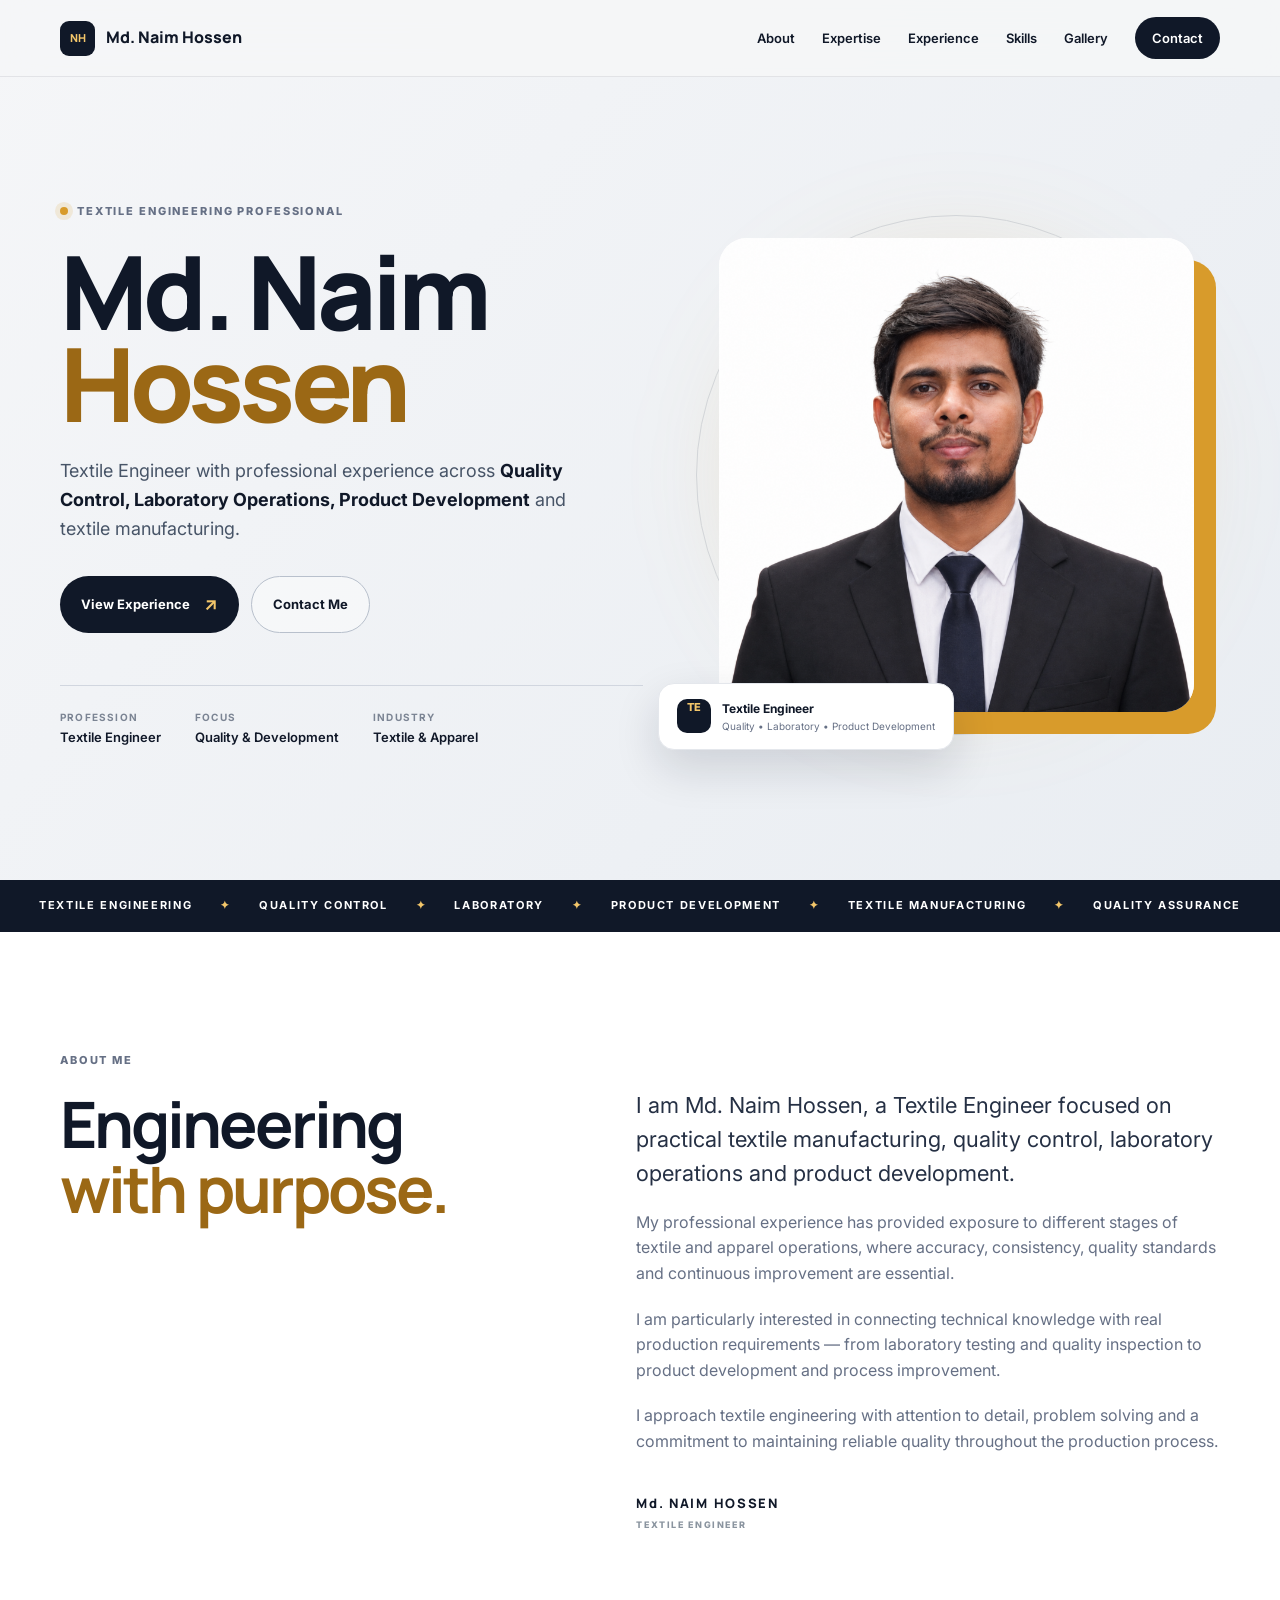
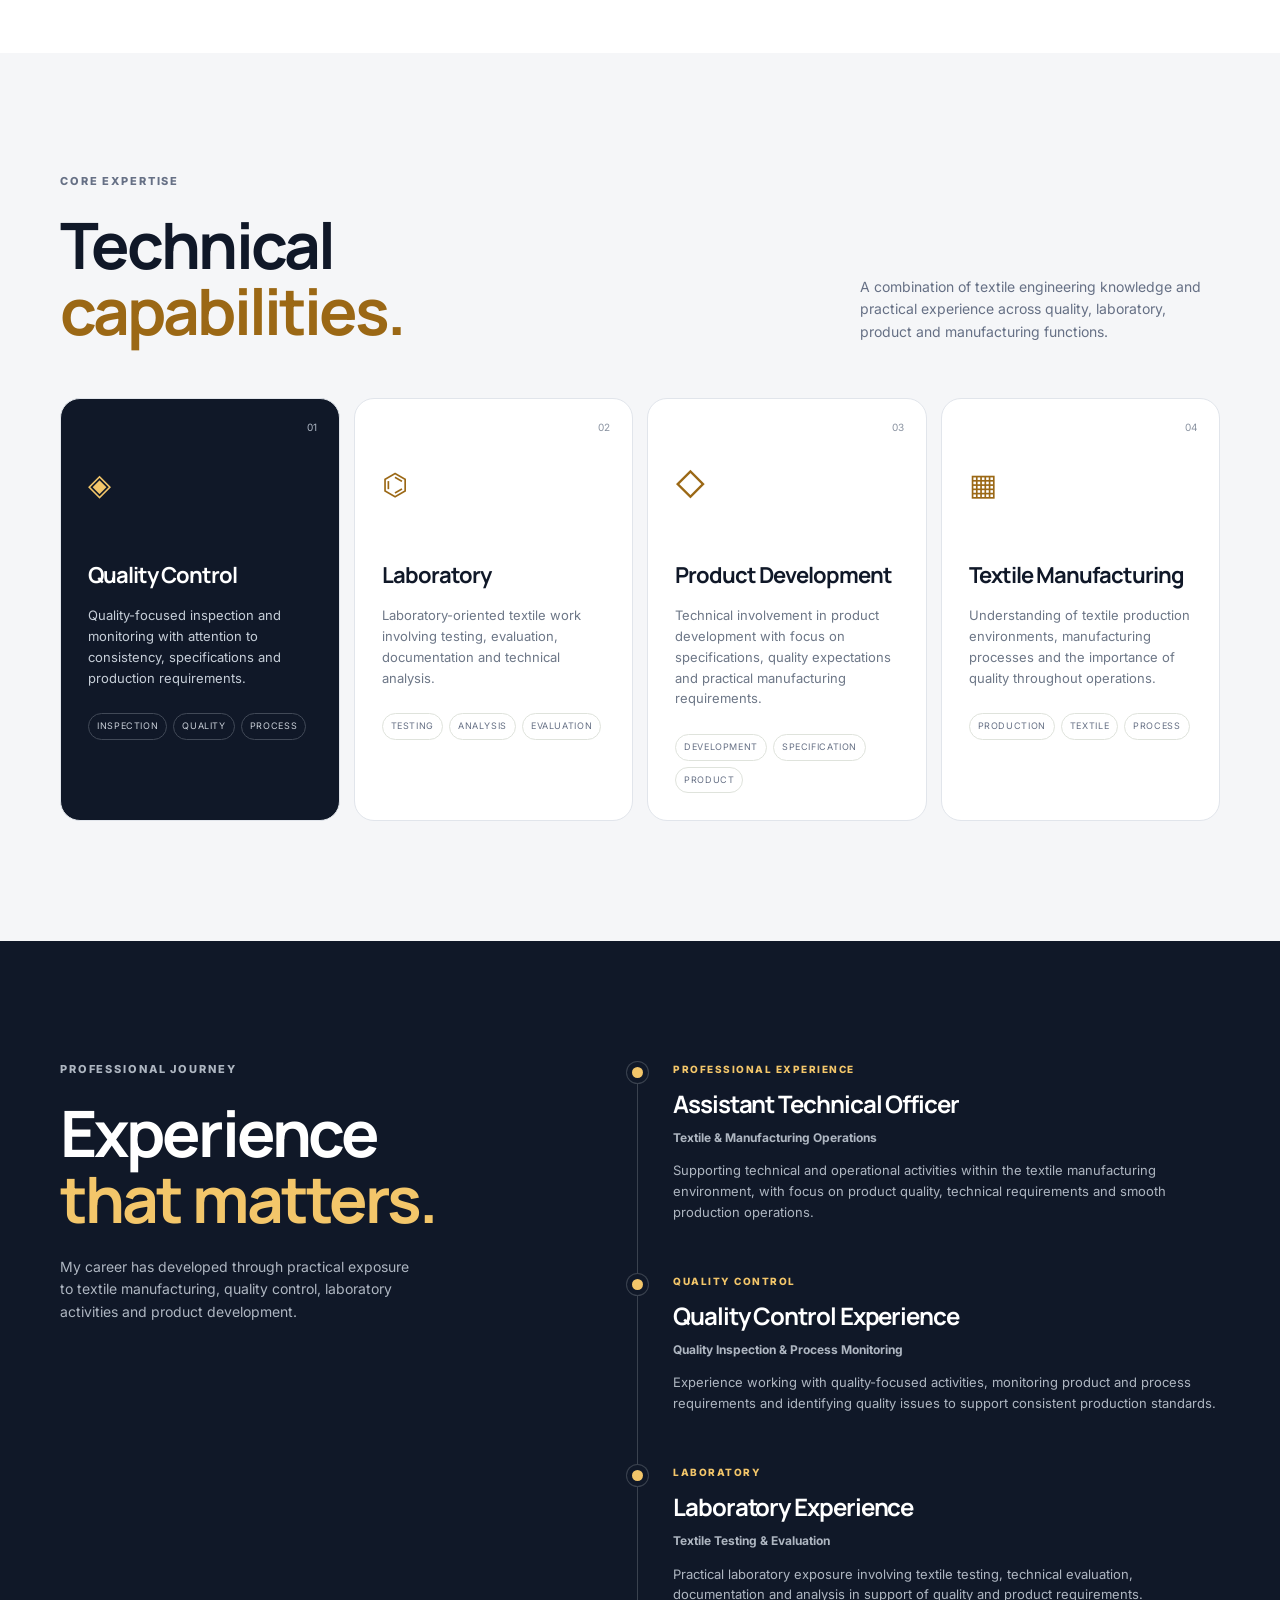
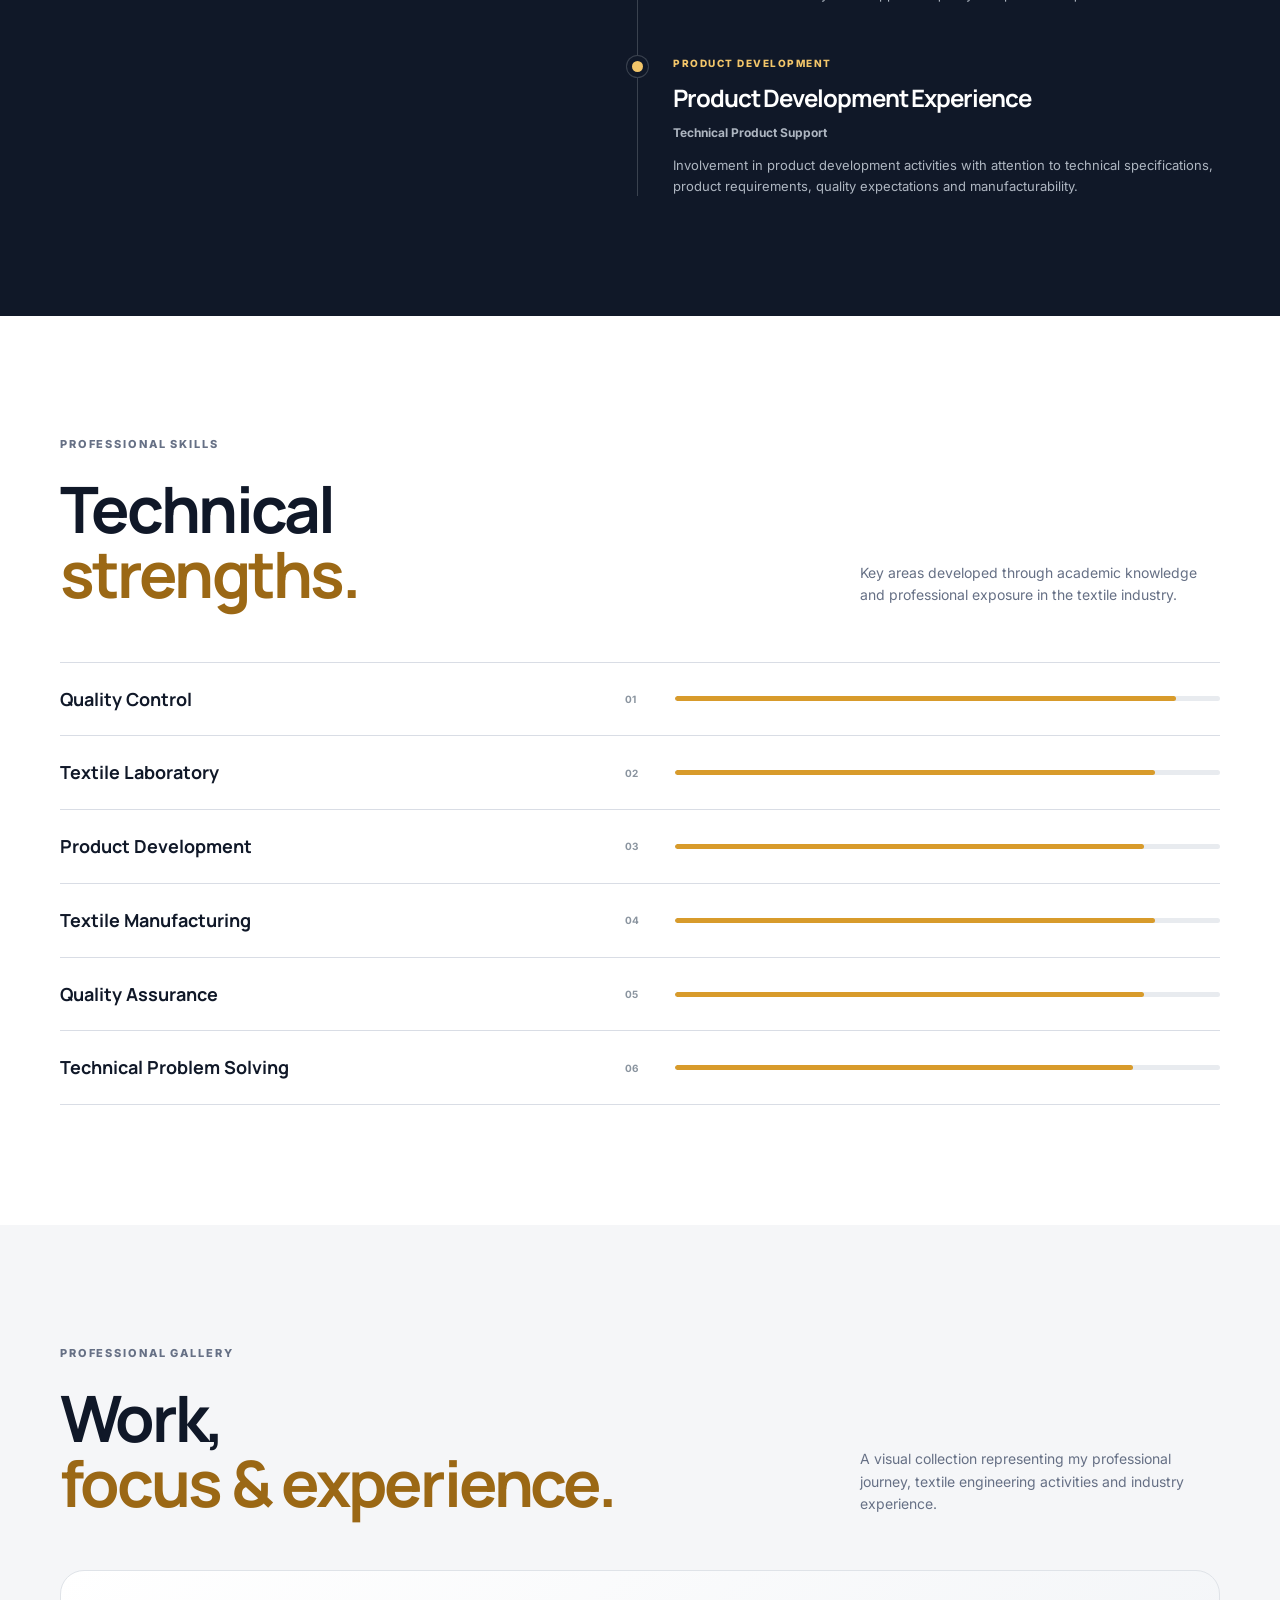
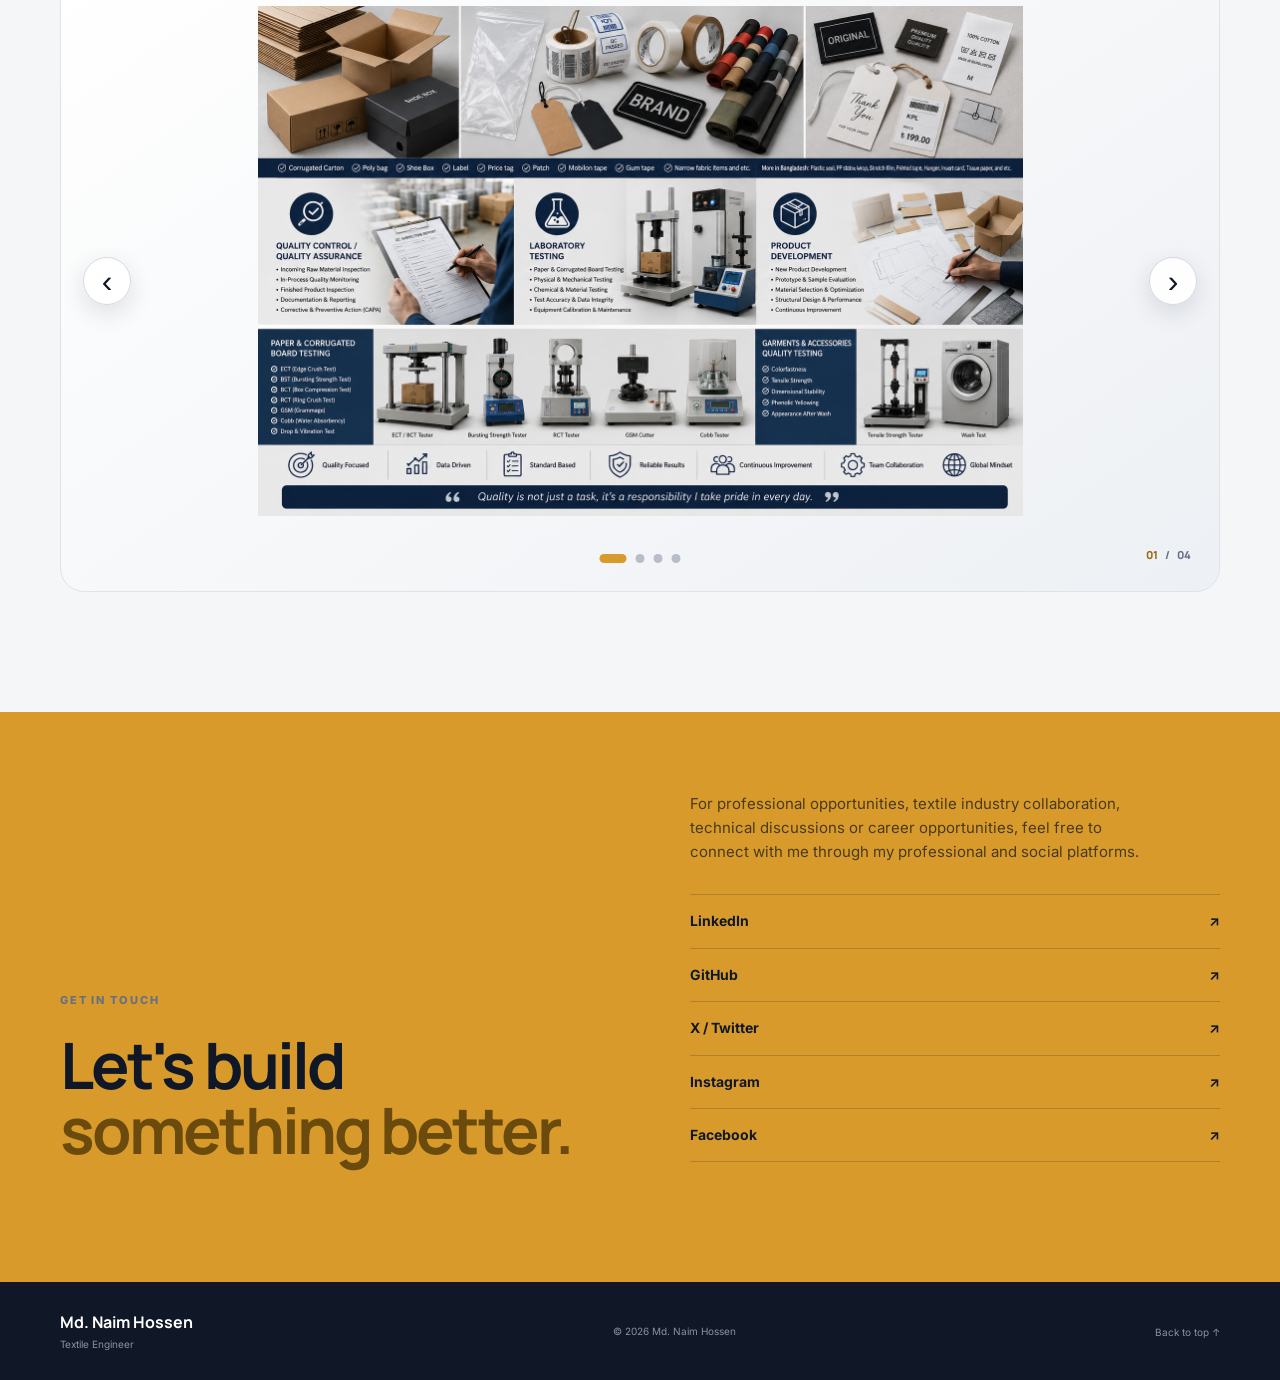
==== commit 28fda3fa: "Correct name formatting to include a period" ====
--- a/index.html
+++ b/index.html
@@ -6,30 +6,30 @@
 
   <meta name="viewport" content="width=device-width, initial-scale=1.0">
 
-  <title>Md Naim Hossen | Textile Engineer</title>
+  <title>Md. Naim Hossen | Textile Engineer</title>
 
   <meta
     name="description"
-    content="Md Naim Hossen is a Textile Engineer with professional experience in Quality Control, Laboratory Operations, Product Development and Textile Manufacturing."
+    content="Md. Naim Hossen is a Textile Engineer with professional experience in Quality Control, Laboratory Operations, Product Development and Textile Manufacturing."
   >
 
   <meta
     name="keywords"
-    content="Md Naim Hossen, Naim Hossen, Textile Engineer, Textile Engineering, Quality Control, Laboratory, Product Development, Textile Manufacturing"
+    content="Md. Naim Hossen, Naim Hossen, Textile Engineer, Textile Engineering, Quality Control, Laboratory, Product Development, Textile Manufacturing"
   >
 
-  <meta name="author" content="Md Naim Hossen">
+  <meta name="author" content="Md. Naim Hossen">
 
   <meta name="robots" content="index, follow">
 
   <link rel="canonical" href="https://naimhossente.github.io/">
 
   <!-- Open Graph -->
-  <meta property="og:title" content="Md Naim Hossen | Textile Engineer">
+  <meta property="og:title" content="Md. Naim Hossen | Textile Engineer">
 
   <meta
     property="og:description"
-    content="Professional portfolio of Md Naim Hossen, Textile Engineer."
+    content="Professional portfolio of Md. Naim Hossen, Textile Engineer."
   >
 
   <meta property="og:type" content="website">
@@ -62,7 +62,7 @@
   {
     "@context": "https://schema.org",
     "@type": "Person",
-    "name": "Md Naim Hossen",
+    "name": "Md. Naim Hossen",
     "alternateName": "Naim Hossen",
     "url": "https://naimhossente.github.io/",
     "jobTitle": "Textile Engineer",
@@ -97,7 +97,7 @@
         </span>
 
         <span>
-          Md Naim Hossen
+          Md. Naim Hossen
         </span>
 
       </a>
@@ -172,7 +172,7 @@
 
           <h1>
 
-            Md Naim
+            Md. Naim
 
             <br>
 
@@ -281,7 +281,7 @@
 
             <img
               src="naim-1.png"
-              alt="Md Naim Hossen Textile Engineer"
+              alt="Md. Naim Hossen Textile Engineer"
               class="hero-photo"
             >
 
@@ -404,7 +404,7 @@
 
           <p class="large">
 
-            I am Md Naim Hossen, a Textile Engineer focused on
+            I am Md. Naim Hossen, a Textile Engineer focused on
             practical textile manufacturing, quality control,
             laboratory operations and product development.
 
@@ -442,7 +442,7 @@
 
           <div class="signature">
 
-            MD NAIM HOSSEN
+            Md. NAIM HOSSEN
 
             <span>
               TEXTILE ENGINEER
@@ -1096,7 +1096,7 @@
 
             <img
               src="naim-2.png"
-              alt="Md Naim Hossen professional experience"
+              alt="Md. Naim Hossen professional experience"
               loading="lazy"
             >
 
@@ -1110,7 +1110,7 @@
 
             <img
               src="naim-3.png"
-              alt="Md Naim Hossen textile engineering experience"
+              alt="Md. Naim Hossen textile engineering experience"
               loading="lazy"
             >
 
@@ -1124,7 +1124,7 @@
 
             <img
               src="naim-4.png"
-              alt="Md Naim Hossen laboratory experience"
+              alt="Md. Naim Hossen laboratory experience"
               loading="lazy"
             >
 
@@ -1138,7 +1138,7 @@
 
             <img
               src="naim-5.png"
-              alt="Md Naim Hossen product development experience"
+              alt="Md. Naim Hossen product development experience"
               loading="lazy"
             >
 
@@ -1394,7 +1394,7 @@
       <div>
 
         <strong>
-          Md Naim Hossen
+          Md. Naim Hossen
         </strong>
 
         <span>
@@ -1407,7 +1407,7 @@
       <div>
 
         © <span id="year"></span>
-        Md Naim Hossen
+        Md. Naim Hossen
 
       </div>
 
--- a/styles.css
+++ b/styles.css
@@ -1,7 +1,6 @@
 /* =========================================================
-   MD. NAIM HOSSEN
-   PROFESSIONAL PORTFOLIO
-   ========================================================= */
+   BASE
+========================================================= */
 
 * {
   box-sizing: border-box;
@@ -11,61 +10,38 @@
 
 :root {
 
-  --ink: #0b1220;
-  --ink-soft: #172033;
+  --ink: #101828;
+
+  --ink-soft: #344054;
 
   --muted: #667085;
-  --muted-light: #8a949f;
-
-  --paper: #f5f7f3;
-  --paper-2: #edf1e9;
+
+  --paper: #f5f6f8;
 
   --white: #ffffff;
 
-  --accent: #d9ff55;
-  --accent-dark: #afcc37;
-
-  --line: #dfe4dc;
-
-  --shadow: rgba(11, 18, 32, .12);
-
-  --header-bg: rgba(245, 247, 243, .88);
-}
-
-
-/* =========================================================
-   DARK MODE VARIABLES
-   ========================================================= */
-
-body.dark {
-
-  --ink: #f5f7fa;
-  --ink-soft: #ffffff;
-
-  --muted: #b4bdca;
-  --muted-light: #9ca7b5;
-
-  --paper: #0b1018;
-  --paper-2: #121925;
-
-  --white: #151d29;
-
-  --line: #27313f;
-
-  --shadow: rgba(0, 0, 0, .35);
-
-  --header-bg: rgba(11, 16, 24, .92);
-}
-
-
-/* =========================================================
-   BASE
-   ========================================================= */
+  --accent: #d89b2b;
+
+  --accent-light: #f3c66a;
+
+  --accent-dark: #9b6815;
+
+  --line: #d9dde5;
+
+  --dark-bg: #101828;
+
+  --dark-card: #182230;
+
+  --dark-line: #344054;
+
+}
+
 
 html {
   scroll-behavior: smooth;
 }
 
+
 body {
 
   font-family: Inter, Arial, sans-serif;
@@ -77,265 +53,198 @@
   line-height: 1.6;
 
   transition:
-    background .35s ease,
-    color .35s ease;
-}
+    background-color .3s ease,
+    color .3s ease;
+
+}
+
 
 img {
   max-width: 100%;
 }
 
-button,
-a {
-  font-family: inherit;
-}
 
 .container {
 
-  width: min(1160px, calc(100% - 48px));
+  width: min(
+    1160px,
+    calc(100% - 48px)
+  );
 
   margin: auto;
-}
-
-
-/* =========================================================
-   HEADER
-   ========================================================= */
-
-.site-header {
-
-  position: fixed;
-
-  top: 0;
-  left: 0;
-
-  width: 100%;
-
-  z-index: 100;
-
-  background: var(--header-bg);
-
-  backdrop-filter: blur(18px);
-
-  border-bottom: 1px solid var(--line);
-}
-
-.nav {
-
-  height: 76px;
-
-  display: flex;
-
-  align-items: center;
-
-  justify-content: space-between;
-}
-
-
-/* BRAND */
-
-.brand {
-
-  display: flex;
-
-  align-items: center;
-
-  gap: 11px;
-
-  text-decoration: none;
-
-  color: var(--ink);
-
-  font-family: Manrope, sans-serif;
-
-  font-weight: 800;
-
-  font-size: 14px;
-}
-
-.brand-mark {
-
-  width: 36px;
-  height: 36px;
-
-  border-radius: 10px;
-
-  background: var(--ink);
-
-  color: var(--accent);
-
-  display: grid;
-
-  place-items: center;
-
-  font-size: 11px;
-
-  font-weight: 800;
-}
-
-
-/* NAVIGATION */
-
-.nav-links {
-
-  display: flex;
-
-  align-items: center;
-
-  gap: 25px;
-}
-
-.nav-links a {
-
-  color: var(--ink);
-
-  text-decoration: none;
-
-  font-size: 12px;
-
-  font-weight: 700;
-
-  transition: opacity .2s ease;
-}
-
-.nav-links a:hover {
-  opacity: .65;
-}
-
-.nav-cta {
-
-  background: var(--ink);
-
-  color: var(--paper) !important;
-
-  padding: 10px 17px;
-
-  border-radius: 999px;
-}
-
-
-/* NAV TOOLS */
-
-.nav-tools {
-
-  display: flex;
-
-  align-items: center;
-
-  gap: 10px;
-}
-
-.theme-toggle {
-
-  width: 38px;
-  height: 38px;
-
-  border: 1px solid var(--line);
-
-  background: var(--white);
-
-  color: var(--ink);
-
-  border-radius: 50%;
-
-  cursor: pointer;
-
-  display: grid;
-
-  place-items: center;
-
-  font-size: 17px;
-
-  transition: .25s ease;
-}
-
-.theme-toggle:hover {
-
-  transform: rotate(12deg);
-
-  border-color: var(--accent);
-}
-
-.menu-toggle {
-
-  display: none;
-
-  border: 0;
-
-  background: transparent;
-
-  color: var(--ink);
-
-  font-size: 23px;
-
-  cursor: pointer;
-}
-
-
-/* =========================================================
-   TYPOGRAPHY
-   ========================================================= */
+
+}
+
 
 h1,
 h2,
 h3 {
 
-  font-family: Manrope, Inter, sans-serif;
+  font-family:
+    Manrope,
+    Inter,
+    sans-serif;
 
   letter-spacing: -.045em;
-}
-
-h1 {
-
-  font-size: clamp(60px, 8vw, 105px);
-
-  line-height: .88;
+
+}
+
+
+a {
+  transition: .25s ease;
+}
+
+
+/* =========================================================
+   HEADER
+========================================================= */
+
+.site-header {
+
+  position: fixed;
+
+  top: 0;
+
+  left: 0;
+
+  width: 100%;
+
+  z-index: 100;
+
+  background:
+    rgba(245,246,248,.88);
+
+  backdrop-filter:
+    blur(18px);
+
+  border-bottom:
+    1px solid rgba(16,24,40,.08);
+
+}
+
+
+.nav {
+
+  height: 76px;
+
+  display: flex;
+
+  align-items: center;
+
+  justify-content: space-between;
+
+}
+
+
+.brand {
+
+  display: flex;
+
+  align-items: center;
+
+  gap: 11px;
+
+  text-decoration: none;
+
+  color: var(--ink);
+
+  font-family: Manrope, sans-serif;
 
   font-weight: 800;
-}
-
-h1 em {
-
-  font-style: normal;
+
+}
+
+
+.brand-mark {
+
+  width: 35px;
+
+  height: 35px;
+
+  border-radius: 9px;
+
+  background: var(--ink);
+
+  color: var(--accent-light);
+
+  display: grid;
+
+  place-items: center;
+
+  font-size: 11px;
+
+  font-weight: 800;
+
+}
+
+
+.nav-links {
+
+  display: flex;
+
+  align-items: center;
+
+  gap: 27px;
+
+}
+
+
+.nav-links a {
 
   color: var(--ink);
 
-  -webkit-text-stroke: 0;
-
-  text-shadow: none;
-}
-
-
-/*
- IMPORTANT:
- Previous version used transparent text + stroke.
- That caused "Hossen" to disappear in dark mode.
-
- Now the text uses the normal theme color.
-*/
-
-h2 {
-
-  font-size: clamp(42px, 5vw, 68px);
-
-  line-height: 1.02;
-}
-
-h2 span {
-
-  color: var(--muted-light);
+  text-decoration: none;
+
+  font-size: 13px;
+
+  font-weight: 600;
+
+}
+
+
+.nav-links a:hover {
+  color: var(--accent-dark);
+}
+
+
+.nav-cta {
+
+  background: var(--ink);
+
+  color: #fff !important;
+
+  padding: 11px 17px;
+
+  border-radius: 999px;
+
+}
+
+
+.menu-toggle {
+
+  display: none;
+
+  border: 0;
+
+  background: transparent;
+
+  color: var(--ink);
+
+  font-size: 23px;
+
+  cursor: pointer;
+
 }
 
 
 /* =========================================================
    HERO
-   ========================================================= */
+========================================================= */
 
 .hero {
 
-  min-height: 100vh;
-
-  padding: 150px 0 80px;
+  padding:
+    150px 0 80px;
 
   overflow: hidden;
 
@@ -344,35 +253,33 @@
   background:
     linear-gradient(
       130deg,
-      var(--paper) 0%,
-      var(--paper-2) 100%
+      #f5f6f8 0%,
+      #e9edf2 100%
     );
-}
+
+}
+
 
 .hero-grid {
 
   display: grid;
 
-  grid-template-columns: 1.05fr .95fr;
+  grid-template-columns:
+    1.05fr .95fr;
 
   align-items: center;
 
   min-height: 650px;
 
-  gap: 60px;
-}
-
-.hero-content {
-
-  position: relative;
-
-  z-index: 3;
-}
+  gap: 50px;
+
+}
+
 
 .eyebrow,
 .section-kicker {
 
-  font-size: 10px;
+  font-size: 11px;
 
   text-transform: uppercase;
 
@@ -380,8 +287,10 @@
 
   font-weight: 800;
 
-  color: var(--muted);
-}
+  color: #667085;
+
+}
+
 
 .eyebrow {
 
@@ -391,12 +300,15 @@
 
   gap: 9px;
 
-  margin-bottom: 26px;
-}
+  margin-bottom: 25px;
+
+}
+
 
 .eyebrow span {
 
   width: 8px;
+
   height: 8px;
 
   border-radius: 50%;
@@ -407,19 +319,52 @@
 
   box-shadow:
     0 0 0 5px
-    rgba(217, 255, 85, .2);
-}
+    rgba(216,155,43,.15);
+
+}
+
+
+h1 {
+
+  font-size:
+    clamp(58px, 8vw, 105px);
+
+  line-height: .9;
+
+  font-weight: 800;
+
+  color: var(--ink);
+
+}
+
+
+h1 strong {
+
+  color: var(--accent-dark);
+
+  font-weight: 800;
+
+}
+
 
 .hero-lead {
 
-  max-width: 600px;
+  max-width: 560px;
 
   font-size: 18px;
 
-  color: var(--muted);
-
-  margin: 30px 0 32px;
-}
+  color: #475467;
+
+  margin:
+    28px 0 32px;
+
+}
+
+
+.hero-lead strong {
+  color: var(--ink);
+}
+
 
 .hero-actions {
 
@@ -428,7 +373,9 @@
   gap: 12px;
 
   flex-wrap: wrap;
-}
+
+}
+
 
 .btn {
 
@@ -448,54 +395,60 @@
 
   font-weight: 700;
 
-  transition: .25s ease;
-}
+}
+
 
 .btn-primary {
 
   background: var(--ink);
 
-  color: var(--paper);
-}
+  color: #fff;
+
+}
+
 
 .btn-primary span {
 
-  color: var(--accent);
+  color: var(--accent-light);
 
   font-size: 18px;
-}
+
+}
+
 
 .btn-ghost {
 
-  border: 1px solid var(--line);
+  border: 1px solid #b8c0cc;
 
   color: var(--ink);
 
-  background: transparent;
-}
-
-.btn:hover {
-
-  transform: translateY(-2px);
-}
-
-
-/* HERO META */
+  background: rgba(255,255,255,.35);
+
+}
+
+
+.btn-ghost:hover {
+
+  border-color: var(--accent);
+
+}
+
 
 .hero-meta {
 
   display: flex;
 
-  gap: 30px;
+  gap: 34px;
 
   margin-top: 52px;
 
   padding-top: 23px;
 
-  border-top: 1px solid var(--line);
-
-  flex-wrap: wrap;
-}
+  border-top:
+    1px solid #d1d6df;
+
+}
+
 
 .hero-meta div {
 
@@ -504,126 +457,117 @@
   flex-direction: column;
 
   gap: 2px;
-}
+
+}
+
 
 .hero-meta strong {
 
-  font-size: 9px;
+  font-size: 10px;
 
   text-transform: uppercase;
 
   letter-spacing: .12em;
 
-  color: var(--muted-light);
-}
+  color: #7b8493;
+
+}
+
 
 .hero-meta span {
 
-  font-size: 12px;
-
-  font-weight: 700;
-
-  color: var(--ink);
+  font-size: 13px;
+
+  font-weight: 600;
+
 }
 
 
 /* =========================================================
    HERO IMAGE
-   ========================================================= */
+========================================================= */
 
 .hero-visual {
 
-  min-height: 620px;
+  height: 620px;
 
   position: relative;
 
   display: grid;
 
   place-items: center;
-}
-
-.hero-photo {
-
-  width: min(500px, 92%);
+
+}
+
+
+.photo-frame {
+
+  width: min(480px, 90%);
 
   position: relative;
 
   z-index: 2;
 
-  display: flex;
-
-  justify-content: center;
-
-  align-items: center;
-}
-
-
-/*
- IMPORTANT IMAGE FIX
-
- "contain" means the complete image remains visible.
- No face/body/image area will be cut off.
-
- Height is auto so the original aspect ratio is preserved.
-*/
-
-.hero-photo img {
+}
+
+
+.photo-frame img {
+
+  display: block;
 
   width: 100%;
 
   height: auto;
 
-  max-height: 620px;
+  max-height: 600px;
 
   object-fit: contain;
 
   object-position: center;
 
-  display: block;
-
   border-radius: 28px;
+
+  background: #fff;
 
   box-shadow:
     22px 22px 0 var(--accent);
 
-  background: var(--paper-2);
-}
-
-
-/* GLOW */
+}
+
 
 .photo-glow {
 
   position: absolute;
 
-  width: 500px;
-  height: 500px;
+  width: 430px;
+
+  height: 430px;
 
   border-radius: 50%;
 
-  background: rgba(217, 255, 85, .24);
-
-  filter: blur(60px);
+  background:
+    rgba(216,155,43,.18);
+
+  filter: blur(55px);
 
   z-index: 0;
-}
-
-
-/* FLOATING CARD */
+
+}
+
 
 .floating-card {
 
   position: absolute;
 
-  left: -20px;
-
-  bottom: 30px;
+  left: -35px;
+
+  bottom: 35px;
+
+  z-index: 5;
 
   background: var(--white);
 
-  border: 1px solid var(--line);
-
-  color: var(--ink);
+  border: 1px solid #e4e7ec;
 
   border-radius: 16px;
 
@@ -636,21 +580,23 @@
   gap: 11px;
 
   box-shadow:
-    0 18px 45px var(--shadow);
-
-  z-index: 5;
-}
+    0 18px 45px
+    rgba(16,24,40,.14);
+
+}
+
 
 .mini-icon {
 
   width: 34px;
+
   height: 34px;
 
   border-radius: 10px;
 
   background: var(--ink);
 
-  color: var(--accent);
+  color: var(--accent-light);
 
   display: grid;
 
@@ -659,78 +605,83 @@
   font-weight: 800;
 
   font-size: 11px;
-}
+
+}
+
 
 .floating-card div {
 
   display: flex;
 
   flex-direction: column;
-}
+
+}
+
 
 .floating-card strong {
 
-  font-size: 11px;
-}
+  font-size: 12px;
+
+}
+
 
 .floating-card small {
 
-  font-size: 9px;
+  font-size: 10px;
 
   color: var(--muted);
-}
-
-
-/* HERO BACKGROUND */
-
-.hero-bg-circle {
+
+}
+
+
+.orb {
 
   position: absolute;
 
-  border: 1px solid var(--line);
+  border:
+    1px solid #d2d7df;
 
   border-radius: 50%;
 
-  pointer-events: none;
-}
-
-.hero-bg-one {
-
-  width: 600px;
-  height: 600px;
-
-  right: -230px;
-
-  top: 80px;
-}
-
-.hero-bg-two {
-
-  width: 430px;
-  height: 430px;
-
-  right: -140px;
-
-  top: 165px;
+}
+
+
+.orb-one {
+
+  width: 520px;
+
+  height: 520px;
+
+}
+
+
+.orb-two {
+
+  width: 390px;
+
+  height: 390px;
+
 }
 
 
 /* =========================================================
    TICKER
-   ========================================================= */
+========================================================= */
 
 .ticker {
 
   background: var(--ink);
 
-  color: var(--paper);
+  color: #fff;
 
   overflow: hidden;
 
   padding: 17px 0;
 
   white-space: nowrap;
-}
+
+}
+
 
 .ticker-track {
 
@@ -742,62 +693,125 @@
 
   gap: 28px;
 
-  font-size: 10px;
+  font-size: 11px;
 
   letter-spacing: .15em;
 
   font-weight: 700;
-}
+
+}
+
 
 .ticker b {
 
-  color: var(--accent);
+  color: var(--accent-light);
+
 }
 
 
 /* =========================================================
    SECTIONS
-   ========================================================= */
+========================================================= */
 
 .section {
 
   padding: 120px 0;
-}
+
+}
+
 
 .section-kicker {
 
   margin-bottom: 22px;
-}
+
+}
+
+
+h2 {
+
+  font-size:
+    clamp(42px, 5vw, 68px);
+
+  line-height: 1.02;
+
+}
+
+
+h2 span {
+
+  color: var(--accent-dark);
+
+}
+
+
+.section-head {
+
+  display: flex;
+
+  justify-content: space-between;
+
+  align-items: flex-end;
+
+  gap: 40px;
+
+  margin-bottom: 55px;
+
+}
+
+
+.section-intro {
+
+  max-width: 360px;
+
+  color: var(--muted);
+
+  font-size: 14px;
+
+}
+
+
+/* =========================================================
+   ABOUT
+========================================================= */
 
 .about {
 
   background: var(--white);
-}
+
+}
+
 
 .two-col {
 
   display: grid;
 
-  grid-template-columns: 1fr 1.2fr;
+  grid-template-columns:
+    1fr 1.2fr;
 
   gap: 90px;
-}
+
+}
+
 
 .about-copy {
 
   padding-top: 36px;
 
-  max-width: 680px;
-}
+  max-width: 650px;
+
+}
+
 
 .about-copy p {
 
   color: var(--muted);
 
-  font-size: 15px;
+  font-size: 16px;
 
   margin-bottom: 20px;
-}
+
+}
+
 
 .about-copy .large {
 
@@ -805,8 +819,10 @@
 
   line-height: 1.55;
 
-  color: var(--ink);
-}
+  color: #253044;
+
+}
+
 
 .signature {
 
@@ -819,7 +835,9 @@
   letter-spacing: .13em;
 
   font-size: 13px;
-}
+
+}
+
 
 .signature span {
 
@@ -829,230 +847,257 @@
 
   font-size: 9px;
 
-  color: var(--muted-light);
+  color: #8a949f;
 
   letter-spacing: .18em;
 
   margin-top: 5px;
+
 }
 
 
 /* =========================================================
    EXPERTISE
-   ========================================================= */
+========================================================= */
 
 .expertise {
 
   background: var(--paper);
-}
-
-.section-head {
+
+}
+
+
+.expertise-grid {
+
+  display: grid;
+
+  grid-template-columns:
+    repeat(4,1fr);
+
+  gap: 14px;
+
+}
+
+
+.expert-card {
+
+  background: #fff;
+
+  border:
+    1px solid #e1e5eb;
+
+  border-radius: 20px;
+
+  padding: 27px;
+
+  min-height: 330px;
+
+  position: relative;
+
+  transition: .3s;
+
+}
+
+
+.expert-card:hover {
+
+  transform:
+    translateY(-6px);
+
+  box-shadow:
+    0 18px 40px
+    rgba(16,24,40,.08);
+
+}
+
+
+.expert-card.featured {
+
+  background: var(--ink);
+
+  color: #fff;
+
+}
+
+
+.card-number {
+
+  position: absolute;
+
+  right: 22px;
+
+  top: 20px;
+
+  font-size: 10px;
+
+  color: #8992a0;
+
+}
+
+
+.featured .card-number {
+  color: #aeb7c4;
+}
+
+
+.card-icon {
+
+  font-size: 30px;
+
+  margin:
+    34px 0 50px;
+
+  color: var(--accent-dark);
+
+}
+
+
+.featured .card-icon {
+  color: var(--accent-light);
+}
+
+
+.expert-card h3 {
+
+  font-size: 22px;
+
+  margin-bottom: 12px;
+
+}
+
+
+.expert-card p {
+
+  font-size: 13px;
+
+  color: #6d7787;
+
+}
+
+
+.featured p {
+
+  color: #c6ced8;
+
+}
+
+
+.tag-row {
 
   display: flex;
 
-  justify-content: space-between;
-
-  align-items: end;
-
-  gap: 40px;
-
-  margin-bottom: 55px;
-}
-
-.section-intro {
-
-  max-width: 400px;
-
-  color: var(--muted);
-
-  font-size: 14px;
-}
-
-.expertise-grid {
-
-  display: grid;
-
-  grid-template-columns:
-    repeat(4, 1fr);
-
-  gap: 14px;
-}
-
-.expert-card {
-
-  background: var(--white);
-
-  border: 1px solid var(--line);
-
-  color: var(--ink);
-
-  border-radius: 20px;
-
-  padding: 27px;
-
-  min-height: 330px;
-
-  position: relative;
-
-  transition: .3s ease;
-}
-
-.expert-card:hover {
-
-  transform: translateY(-6px);
-
-  box-shadow:
-    0 18px 40px var(--shadow);
-}
-
-.expert-card.featured {
-
-  background: var(--ink);
-
-  color: var(--paper);
-}
-
-.card-number {
-
-  position: absolute;
-
-  right: 22px;
-  top: 20px;
-
-  font-size: 10px;
-
-  color: var(--muted-light);
-}
-
-.featured .card-number {
-
-  color: #9ca7b5;
-}
-
-.card-icon {
-
-  font-size: 30px;
-
-  margin: 34px 0 50px;
-
-  color: var(--accent);
-}
-
-.expert-card h3 {
-
-  font-size: 22px;
-
-  margin-bottom: 12px;
-}
-
-.expert-card p {
-
-  font-size: 13px;
-
-  color: var(--muted);
-}
-
-.featured p {
-
-  color: #c2c9d1;
-}
-
-.tag-row {
-
-  display: flex;
-
   flex-wrap: wrap;
 
   gap: 6px;
 
   margin-top: 25px;
-}
+
+}
+
 
 .tag-row span {
 
-  font-size: 8px;
+  font-size: 9px;
 
   text-transform: uppercase;
 
   letter-spacing: .07em;
 
-  border: 1px solid var(--line);
+  border:
+    1px solid #dfe3dc;
 
   border-radius: 999px;
 
   padding: 5px 8px;
 
-  color: var(--muted);
-}
+  color: #667085;
+
+}
+
 
 .featured .tag-row span {
 
   border-color: #414957;
 
   color: #c8ced7;
+
 }
 
 
 /* =========================================================
    EXPERIENCE
-   ========================================================= */
+========================================================= */
 
 .experience {
 
   background: var(--ink);
 
-  color: var(--paper);
-}
+  color: #fff;
+
+}
+
 
 .experience .section-kicker {
 
   color: #aeb6c1;
-}
-
-.experience h2 {
-
-  color: var(--paper);
-}
+
+}
+
 
 .experience h2 span {
 
-  color: var(--accent);
-}
+  color: var(--accent-light);
+
+}
+
 
 .experience-layout {
 
   display: grid;
 
-  grid-template-columns: .85fr 1.15fr;
+  grid-template-columns:
+    .9fr 1.1fr;
 
   gap: 100px;
-}
+
+}
+
 
 .experience .section-intro {
 
   margin-top: 25px;
 
   color: #aeb6c1;
-}
+
+}
+
 
 .timeline {
 
-  border-left: 1px solid #3a424f;
+  border-left:
+    1px solid #3a424f;
 
   padding-left: 35px;
-}
+
+}
+
 
 .timeline-item {
 
   position: relative;
 
-  padding-bottom: 55px;
-}
+  padding:
+    0 0 50px;
+
+}
+
 
 .timeline-item:last-child {
 
   padding-bottom: 0;
-}
+
+}
+
 
 .timeline-dot {
 
@@ -1063,16 +1108,19 @@
   top: 6px;
 
   width: 11px;
+
   height: 11px;
 
-  background: var(--accent);
+  background: var(--accent-light);
 
   border-radius: 50%;
 
   box-shadow:
     0 0 0 5px var(--ink),
     0 0 0 6px #3a424f;
-}
+
+}
+
 
 .timeline-date {
 
@@ -1080,21 +1128,21 @@
 
   letter-spacing: .15em;
 
-  color: var(--accent);
+  color: var(--accent-light);
 
   font-weight: 800;
 
   margin-bottom: 8px;
-}
+
+}
+
 
 .timeline h3 {
 
   font-size: 24px;
 
-  color: #ffffff;
-
-  line-height: 1.2;
-}
+}
+
 
 .timeline h4 {
 
@@ -1102,10 +1150,11 @@
 
   color: #aeb6c1;
 
-  margin: 7px 0 14px;
-
-  font-weight: 600;
-}
+  margin:
+    5px 0 13px;
+
+}
+
 
 .timeline p {
 
@@ -1113,36 +1162,38 @@
 
   color: #aeb6c1;
 
-  max-width: 650px;
-
-  margin-bottom: 10px;
+  max-width: 600px;
+
 }
 
 
 /* =========================================================
    SKILLS
-   ========================================================= */
+========================================================= */
 
 .skills {
 
   background: var(--white);
 
-  color: var(--ink);
-}
+}
+
 
 .skill-list {
 
   margin-top: 50px;
 
-  border-top: 1px solid var(--line);
-}
+  border-top:
+    1px solid var(--line);
+
+}
+
 
 .skill-row {
 
   display: grid;
 
   grid-template-columns:
-    2fr 45px 2fr;
+    2fr 30px 2fr;
 
   align-items: center;
 
@@ -1150,8 +1201,11 @@
 
   padding: 22px 0;
 
-  border-bottom: 1px solid var(--line);
-}
+  border-bottom:
+    1px solid var(--line);
+
+}
+
 
 .skill-row > span {
 
@@ -1159,28 +1213,32 @@
 
   font-weight: 700;
 
-  font-size: 16px;
-}
+  font-size: 18px;
+
+}
+
 
 .skill-row > b {
 
   font-size: 10px;
 
-  color: var(--muted-light);
-
-  text-align: right;
-}
+  color: #8a949f;
+
+}
+
 
 .skill-bar {
 
   height: 5px;
 
-  background: var(--paper-2);
+  background: #e8ebef;
 
   border-radius: 20px;
 
   overflow: hidden;
-}
+
+}
+
 
 .skill-bar i {
 
@@ -1188,239 +1246,34 @@
 
   display: block;
 
-  background: var(--ink);
+  background: var(--accent);
 
   border-radius: 20px;
-}
-
-
-/* =========================================================
-   TESTING
-   ========================================================= */
-
-.testing {
-
-  background: var(--paper);
-}
-
-.testing-grid {
-
-  display: grid;
-
-  grid-template-columns:
-    repeat(4, 1fr);
-
-  gap: 12px;
-}
-
-.testing-card {
-
-  padding: 25px;
-
-  background: var(--white);
-
-  border: 1px solid var(--line);
-
-  border-radius: 16px;
-
-  transition: .25s ease;
-}
-
-.testing-card:hover {
-
-  transform: translateY(-4px);
-
-  border-color: var(--accent);
-}
-
-.testing-card strong {
-
-  display: block;
-
-  font-family: Manrope;
-
-  font-size: 18px;
-
-  margin-bottom: 5px;
-
-  color: var(--ink);
-}
-
-.testing-card span {
-
-  font-size: 11px;
-
-  color: var(--muted);
-}
-
-
-/* =========================================================
-   EDUCATION
-   ========================================================= */
-
-.education {
-
-  background: var(--white);
-}
-
-.education-grid {
-
-  display: grid;
-
-  grid-template-columns:
-    1.3fr 1fr 1fr;
-
-  gap: 14px;
-}
-
-.education-card {
-
-  position: relative;
-
-  padding: 32px;
-
-  min-height: 290px;
-
-  background: var(--paper);
-
-  border: 1px solid var(--line);
-
-  border-radius: 20px;
-
-  color: var(--ink);
-}
-
-.main-education {
-
-  background: var(--ink);
-
-  color: var(--paper);
-}
-
-.education-year {
-
-  position: absolute;
-
-  right: 24px;
-
-  top: 20px;
-
-  font-size: 10px;
-
-  font-weight: 800;
-
-  color: var(--muted);
-}
-
-.main-education .education-year {
-
-  color: var(--accent);
-}
-
-.education-icon {
-
-  font-family: Manrope;
-
-  font-weight: 800;
-
-  font-size: 22px;
-
-  color: var(--accent);
-
-  margin-bottom: 45px;
-}
-
-.education-card h3 {
-
-  font-size: 21px;
-
-  margin-bottom: 10px;
-}
-
-.education-card p {
-
-  font-size: 12px;
-
-  color: var(--muted);
-
-  margin-bottom: 15px;
-}
-
-.main-education p {
-
-  color: #aeb6c1;
-}
-
-.education-card strong {
-
-  font-size: 12px;
-
-  display: block;
-}
-
-.result {
-
-  margin-top: 22px;
-
-  font-size: 11px;
-
-  font-weight: 800;
-
-  color: var(--accent);
-}
-
-
-/* CERTIFICATIONS */
-
-.certifications {
-
-  margin-top: 70px;
-}
-
-.certification-list {
-
-  display: flex;
-
-  flex-wrap: wrap;
-
-  gap: 10px;
-
-  margin-top: 20px;
-}
-
-.certification-list span {
-
-  border: 1px solid var(--line);
-
-  border-radius: 999px;
-
-  padding: 9px 14px;
-
-  font-size: 10px;
-
-  color: var(--muted);
+
 }
 
 
 /* =========================================================
    GALLERY
-   ========================================================= */
+========================================================= */
 
 .gallery {
 
   background: var(--paper);
+
 }
 
 
 /*
- MAIN SLIDER
-
- The image container has enough height.
- Images use contain rather than cover.
- This prevents cropping.
+  IMPORTANT:
+  Images are NOT cropped.
+
+  object-fit: contain means the complete
+  image remains visible.
 */
 
-.image-slider {
+
+.portfolio-slider {
 
   position: relative;
 
@@ -1429,15 +1282,16 @@
   min-height: 620px;
 
   background:
-    radial-gradient(
-      circle at center,
-      var(--paper-2),
-      var(--paper)
+    linear-gradient(
+      145deg,
+      #ffffff,
+      #edf0f4
     );
 
-  border: 1px solid var(--line);
-
-  border-radius: 26px;
+  border:
+    1px solid #dfe3e8;
+
+  border-radius: 24px;
 
   overflow: hidden;
 
@@ -1446,375 +1300,339 @@
   align-items: center;
 
   justify-content: center;
-}
-
-.slides {
+
+  padding: 35px 80px 75px;
+
+}
+
+
+.portfolio-slide {
+
+  display: none;
 
   width: 100%;
 
-  height: 620px;
-
-  position: relative;
-}
-
-.slide {
+  height: 510px;
+
+  align-items: center;
+
+  justify-content: center;
+
+  animation:
+    slideFade .6s ease;
+
+}
+
+
+.portfolio-slide.active {
+
+  display: flex;
+
+}
+
+
+.portfolio-slide img {
+
+  display: block;
+
+  width: 100%;
+
+  height: 100%;
+
+  object-fit: contain;
+
+  object-position: center;
+
+  border-radius: 14px;
+
+}
+
+
+@keyframes slideFade {
+
+  from {
+
+    opacity: 0;
+
+    transform: scale(.985);
+
+  }
+
+  to {
+
+    opacity: 1;
+
+    transform: scale(1);
+
+  }
+
+}
+
+
+/* =========================================================
+   SLIDER BUTTONS
+========================================================= */
+
+.slider-btn {
 
   position: absolute;
 
-  inset: 0;
+  top: 50%;
+
+  transform:
+    translateY(-50%);
+
+  width: 48px;
+
+  height: 48px;
+
+  border-radius: 50%;
+
+  border:
+    1px solid #d5dae1;
+
+  background:
+    rgba(255,255,255,.95);
+
+  color: var(--ink);
+
+  font-size: 32px;
+
+  line-height: 1;
+
+  display: grid;
+
+  place-items: center;
+
+  cursor: pointer;
+
+  z-index: 10;
+
+  box-shadow:
+    0 8px 25px
+    rgba(16,24,40,.12);
+
+  transition: .25s;
+
+}
+
+
+.slider-btn:hover {
+
+  background: var(--accent);
+
+  border-color: var(--accent);
+
+}
+
+
+.slider-prev {
+
+  left: 22px;
+
+}
+
+
+.slider-next {
+
+  right: 22px;
+
+}
+
+
+/* =========================================================
+   SLIDER DOTS
+========================================================= */
+
+.slider-dots {
+
+  position: absolute;
+
+  bottom: 28px;
+
+  left: 50%;
+
+  transform:
+    translateX(-50%);
 
   display: flex;
 
-  justify-content: center;
-
-  align-items: center;
-
-  padding: 35px 100px;
-
-  opacity: 0;
-
-  visibility: hidden;
-
-  transform: scale(.98);
-
-  transition:
-    opacity .6s ease,
-    transform .6s ease,
-    visibility .6s ease;
-}
-
-.slide.active {
-
-  opacity: 1;
-
-  visibility: visible;
-
-  transform: scale(1);
-
-  z-index: 2;
-}
-
-
-/*
- IMPORTANT:
-
- width auto + height auto + max sizes
-
- = original proportions
- = no crop
-*/
-
-.slide img {
-
-  display: block;
-
-  width: auto;
-
-  height: auto;
-
-  max-width: 100%;
-
-  max-height: 550px;
-
-  object-fit: contain;
-
-  object-position: center;
-
-  border-radius: 18px;
-
-  box-shadow:
-    0 25px 60px var(--shadow);
-
-  background: var(--white);
-}
-
-
-/* SLIDER BUTTONS */
-
-.slider-btn {
+  gap: 9px;
+
+}
+
+
+.slider-dot {
+
+  width: 9px;
+
+  height: 9px;
+
+  border-radius: 50%;
+
+  border: 0;
+
+  background: #b7bec9;
+
+  cursor: pointer;
+
+  transition: .25s;
+
+}
+
+
+.slider-dot.active {
+
+  width: 27px;
+
+  border-radius: 10px;
+
+  background: var(--accent);
+
+}
+
+
+/* =========================================================
+   SLIDER COUNTER
+========================================================= */
+
+.slider-counter {
 
   position: absolute;
 
-  top: 50%;
-
-  transform: translateY(-50%);
-
-  width: 48px;
-  height: 48px;
-
-  border-radius: 50%;
-
-  border: 1px solid var(--line);
-
-  background: var(--white);
-
-  color: var(--ink);
-
-  cursor: pointer;
-
-  z-index: 10;
-
-  font-size: 20px;
-
-  box-shadow:
-    0 8px 25px var(--shadow);
-
-  transition: .25s ease;
-}
-
-.slider-btn:hover {
-
-  background: var(--ink);
-
-  color: var(--paper);
-
-  transform:
-    translateY(-50%)
-    scale(1.06);
-}
-
-.slider-prev {
-
-  left: 22px;
-}
-
-.slider-next {
-
-  right: 22px;
-}
-
-
-/* DOTS */
-
-.slider-dots {
-
-  position: absolute;
-
-  bottom: 23px;
-
-  left: 50%;
-
-  transform: translateX(-50%);
+  right: 28px;
+
+  bottom: 28px;
 
   display: flex;
 
   gap: 7px;
 
-  z-index: 10;
-}
-
-.slider-dot {
-
-  width: 7px;
-  height: 7px;
-
-  border: 0;
-
-  border-radius: 50%;
-
-  background: var(--muted-light);
-
-  opacity: .45;
-
-  cursor: pointer;
-
-  transition: .25s ease;
-}
-
-.slider-dot.active {
-
-  width: 24px;
-
-  border-radius: 20px;
-
-  background: var(--ink);
-
-  opacity: 1;
-}
-
-
-/* COUNTER */
-
-.slide-counter {
-
-  position: absolute;
-
-  top: 23px;
-
-  right: 25px;
-
-  z-index: 10;
-
   font-family: Manrope;
 
+  font-size: 11px;
+
   font-weight: 800;
 
-  font-size: 11px;
-
-  color: var(--ink);
-}
-
-.slide-counter i {
-
-  margin: 0 4px;
-
-  color: var(--muted-light);
-}
-
-.slider-note {
-
-  text-align: center;
-
-  margin-top: 16px;
-
-  font-size: 10px;
-
-  color: var(--muted-light);
+  color: #667085;
+
+}
+
+
+#current-slide {
+
+  color: var(--accent-dark);
+
 }
 
 
 /* =========================================================
    CONTACT
-   ========================================================= */
+========================================================= */
 
 .contact {
 
-  padding: 90px 0;
+  padding-top: 80px;
 
   background: var(--accent);
 
-  color: #0b1220;
-}
-
-.contact .section-kicker {
-
-  color: #53600e;
-}
-
-.contact h2 {
-
-  color: #0b1220;
-}
+}
+
 
 .contact h2 span {
 
-  color: #65700c;
-}
+  color: #6b4b0d;
+
+}
+
 
 .contact-box {
 
   display: grid;
 
-  grid-template-columns: 1fr 1fr;
+  grid-template-columns:
+    1fr 1fr;
 
   gap: 100px;
 
   align-items: end;
-}
+
+}
+
 
 .contact-right > p {
 
-  max-width: 500px;
+  max-width: 470px;
 
   font-size: 15px;
 
-  color: #3e471d;
-
-  margin-bottom: 28px;
-}
-
-.contact-details {
+  color: #493a1e;
 
   margin-bottom: 30px;
-}
-
-.contact-details a,
-.contact-details div {
+
+}
+
+
+.social-links {
 
   display: flex;
 
+  flex-direction: column;
+
+}
+
+
+.social-links a {
+
+  display: flex;
+
   justify-content: space-between;
 
-  gap: 20px;
-
-  padding: 12px 0;
-
-  border-top: 1px solid rgba(11,18,32,.18);
-
   text-decoration: none;
 
-  color: #0b1220;
-
-  font-size: 12px;
-}
-
-.contact-details a:last-child {
-
-  border-bottom: 1px solid rgba(11,18,32,.18);
-}
-
-.contact-details span {
-
-  color: #53600e;
-}
-
-.contact-details strong {
-
-  text-align: right;
-}
-
-
-/* SOCIAL */
-
-.social-links {
-
-  display: flex;
-
-  flex-direction: column;
-}
-
-.social-links a {
-
-  display: flex;
-
-  justify-content: space-between;
-
-  text-decoration: none;
-
-  color: #0b1220;
-
-  font-weight: 800;
+  color: var(--ink);
+
+  font-weight: 700;
 
   font-size: 14px;
 
   padding: 15px 0;
 
-  border-top: 1px solid rgba(11,18,32,.2);
-}
+  border-top:
+    1px solid rgba(16,24,40,.2);
+
+}
+
 
 .social-links a:last-child {
 
-  border-bottom: 1px solid rgba(11,18,32,.2);
-}
-
-.social-links a span {
-
-  font-size: 18px;
+  border-bottom:
+    1px solid rgba(16,24,40,.2);
+
+}
+
+
+.social-links a:hover {
+
+  padding-left: 8px;
+
 }
 
 
 /* =========================================================
    FOOTER
-   ========================================================= */
+========================================================= */
 
 footer {
 
-  background: #070b12;
-
-  color: #ffffff;
+  background: var(--ink);
+
+  color: #fff;
 
   padding: 28px 0;
-}
+
+}
+
 
 .footer-inner {
 
@@ -1825,28 +1643,34 @@
   align-items: center;
 
   gap: 20px;
-}
+
+}
+
 
 .footer-inner div:first-child {
 
   display: flex;
 
   flex-direction: column;
-}
+
+}
+
 
 .footer-inner strong {
 
   font-family: Manrope;
 
-  font-size: 13px;
-}
+}
+
 
 .footer-inner span {
 
-  font-size: 9px;
+  font-size: 10px;
 
   color: #8992a0;
-}
+
+}
+
 
 .footer-inner > div:nth-child(2),
 footer a {
@@ -1856,14 +1680,23 @@
   color: #8992a0;
 
   text-decoration: none;
+
+}
+
+
+footer a:hover {
+
+  color: var(--accent-light);
+
 }
 
 
 /* =========================================================
-   MOBILE
-   ========================================================= */
-
-@media (max-width: 1000px) {
+   RESPONSIVE
+========================================================= */
+
+@media(max-width: 900px) {
+
 
   .nav-links {
 
@@ -1879,26 +1712,31 @@
 
     background: var(--paper);
 
-    padding: 22px 24px;
+    padding: 20px 24px;
 
     flex-direction: column;
 
     align-items: flex-start;
 
-    border-bottom: 1px solid var(--line);
-
-    box-shadow: 0 15px 30px var(--shadow);
-  }
+    border-bottom:
+      1px solid var(--line);
+
+  }
+
 
   .nav-links.open {
 
     display: flex;
-  }
+
+  }
+
 
   .menu-toggle {
 
     display: block;
-  }
+
+  }
+
 
   .hero-grid,
   .two-col,
@@ -1906,341 +1744,754 @@
   .contact-box {
 
     grid-template-columns: 1fr;
-  }
+
+  }
+
 
   .hero {
 
-    padding-top: 125px;
-  }
+    padding-top: 120px;
+
+  }
+
 
   .hero-grid {
 
     min-height: auto;
-  }
+
+  }
+
 
   .hero-visual {
 
-    min-height: 560px;
-  }
-
-  .hero-photo {
-
-    width: min(500px, 85%);
-  }
+    height: 560px;
+
+  }
+
+
+  .photo-frame {
+
+    width:
+      min(480px, 85%);
+
+  }
+
 
   .floating-card {
 
     left: 0;
-  }
+
+  }
+
 
   .two-col {
 
     gap: 30px;
-  }
+
+  }
+
 
   .about-copy {
 
     padding-top: 0;
-  }
+
+  }
+
 
   .expertise-grid {
-
-    grid-template-columns: 1fr 1fr;
-  }
-
-  .section-head {
-
-    align-items: flex-start;
-
-    flex-direction: column;
-  }
-
-  .experience-layout {
-
-    gap: 55px;
-  }
-
-  .testing-grid {
-
-    grid-template-columns:
-      repeat(3, 1fr);
-  }
-
-  .education-grid {
-
-    grid-template-columns: 1fr 1fr;
-  }
-
-  .main-education {
-
-    grid-column: 1 / -1;
-  }
-
-  .contact-box {
-
-    gap: 45px;
-  }
-
-}
-
-
-/* =========================================================
-   TABLET / MOBILE
-   ========================================================= */
-
-@media (max-width: 700px) {
-
-  .container {
-
-    width: min(
-      100% - 32px,
-      1160px
-    );
-  }
-
-  .nav {
-
-    height: 68px;
-  }
-
-  .nav-links {
-
-    top: 68px;
-  }
-
-  .brand {
-
-    font-size: 12px;
-  }
-
-  .brand-mark {
-
-    width: 34px;
-    height: 34px;
-  }
-
-  .hero {
-
-    padding-top: 105px;
-  }
-
-  .hero-grid {
-
-    gap: 15px;
-  }
-
-  .hero-visual {
-
-    min-height: 500px;
-  }
-
-  .hero-photo {
-
-    width: min(460px, 88%);
-  }
-
-  .hero-photo img {
-
-    max-height: 500px;
-
-    border-radius: 20px;
-
-    box-shadow:
-      14px 14px 0 var(--accent);
-  }
-
-  .floating-card {
-
-    bottom: 12px;
-
-    left: 0;
-
-    transform: scale(.92);
-
-    transform-origin: left bottom;
-  }
-
-  .hero-meta {
-
-    gap: 15px;
-
-    flex-wrap: wrap;
-  }
-
-  .hero-meta div {
-
-    min-width: 130px;
-  }
-
-  .section {
-
-    padding: 80px 0;
-  }
-
-  .expertise-grid {
-
-    grid-template-columns: 1fr;
-  }
-
-  .expert-card {
-
-    min-height: 280px;
-  }
-
-  .skill-row {
-
-    grid-template-columns:
-      1fr 40px;
-  }
-
-  .skill-bar {
-
-    grid-column: 1 / -1;
-  }
-
-  .testing-grid {
 
     grid-template-columns:
       1fr 1fr;
-  }
-
-  .education-grid {
+
+  }
+
+
+  .section-head {
+
+    align-items: flex-start;
+
+    flex-direction: column;
+
+  }
+
+
+  .experience-layout {
+
+    gap: 50px;
+
+  }
+
+
+  .contact-box {
+
+    gap: 45px;
+
+  }
+
+
+  .portfolio-slider {
+
+    min-height: 520px;
+
+    padding:
+      25px 70px 70px;
+
+  }
+
+
+  .portfolio-slide {
+
+    height: 420px;
+
+  }
+
+}
+
+
+@media(max-width: 600px) {
+
+
+  .container {
+
+    width:
+      min(
+        100% - 32px,
+        1160px
+      );
+
+  }
+
+
+  .nav {
+
+    height: 68px;
+
+  }
+
+
+  .nav-links {
+
+    top: 68px;
+
+  }
+
+
+  .hero {
+
+    padding-top: 105px;
+
+  }
+
+
+  .hero-grid {
+
+    gap: 15px;
+
+  }
+
+
+  .hero-visual {
+
+    height: 460px;
+
+  }
+
+
+  .photo-frame {
+
+    width: 90%;
+
+  }
+
+
+  .photo-frame img {
+
+    border-radius: 20px;
+
+    box-shadow:
+      12px 12px 0 var(--accent);
+
+  }
+
+
+  .floating-card {
+
+    bottom: 10px;
+
+    left: -3px;
+
+    max-width: 90%;
+
+  }
+
+
+  .hero-meta {
+
+    gap: 15px;
+
+    flex-wrap: wrap;
+
+  }
+
+
+  .hero-meta div {
+
+    min-width: 100px;
+
+  }
+
+
+  .section {
+
+    padding: 80px 0;
+
+  }
+
+
+  .expertise-grid {
 
     grid-template-columns: 1fr;
-  }
-
-  .main-education {
-
-    grid-column: auto;
-  }
-
-  /*
-    MOBILE IMAGE SLIDER
-
-    Bigger vertical area ensures portrait
-    and landscape photos both remain visible.
-  */
-
-  .image-slider {
-
-    min-height: 540px;
+
+  }
+
+
+  .expert-card {
+
+    min-height: 280px;
+
+  }
+
+
+  .skill-row {
+
+    grid-template-columns:
+      1fr 25px;
+
+  }
+
+
+  .skill-bar {
+
+    grid-column:
+      1 / -1;
+
+  }
+
+
+  .portfolio-slider {
+
+    min-height: 410px;
+
+    padding:
+      20px 55px 65px;
 
     border-radius: 18px;
-  }
-
-  .slides {
-
-    height: 540px;
-  }
-
-  .slide {
-
-    padding:
-      55px
-      50px
-      55px;
-  }
-
-  .slide img {
-
-    max-height: 440px;
-
-    max-width: 100%;
-
-    border-radius: 12px;
-  }
+
+  }
+
+
+  .portfolio-slide {
+
+    height: 320px;
+
+  }
+
 
   .slider-btn {
 
-    width: 40px;
-    height: 40px;
-
-    font-size: 16px;
-  }
+    width: 38px;
+
+    height: 38px;
+
+    font-size: 25px;
+
+  }
+
 
   .slider-prev {
 
     left: 10px;
-  }
+
+  }
+
 
   .slider-next {
 
     right: 10px;
-  }
-
-  .slide-counter {
-
-    top: 15px;
-
-    right: 15px;
-  }
+
+  }
+
+
+  .slider-counter {
+
+    right: 16px;
+
+    bottom: 24px;
+
+  }
+
+
+  .slider-dots {
+
+    bottom: 25px;
+
+  }
+
 
   .footer-inner {
 
     align-items: flex-start;
 
     flex-direction: column;
+
+  }
+
+
+  .ticker-track {
+
+    justify-content: flex-start;
+
+    gap: 20px;
+
   }
 
 }
 
 
 /* =========================================================
-   SMALL PHONES
-   ========================================================= */
-
-@media (max-width: 420px) {
-
-  h1 {
-
-    font-size: 58px;
-  }
-
-  .hero-lead {
-
-    font-size: 15px;
-  }
-
-  .hero-visual {
-
-    min-height: 440px;
-  }
-
-  .hero-photo {
-
-    width: 90%;
-  }
-
-  .testing-grid {
-
-    grid-template-columns: 1fr;
-  }
-
-  .image-slider {
-
-    min-height: 470px;
-  }
-
-  .slides {
-
-    height: 470px;
-  }
-
-  .slide {
-
-    padding:
-      50px
-      35px;
-  }
-
-  .slide img {
-
-    max-height: 380px;
-  }
-
-  .slider-dots {
-
-    bottom: 15px;
-  }
-
-}
+   DARK MODE
+========================================================= */
+
+body.dark-mode {
+
+  --ink: #f5f7fa;
+
+  --ink-soft: #d0d5dd;
+
+  --muted: #98a2b3;
+
+  --paper: #0b111b;
+
+  --white: #151e2c;
+
+  --line: #344054;
+
+  --dark-bg: #080d15;
+
+  --dark-card: #182230;
+
+}
+
+
+body.dark-mode {
+
+  background: #0b111b;
+
+  color: #f5f7fa;
+
+}
+
+
+body.dark-mode .site-header {
+
+  background:
+    rgba(11,17,27,.9);
+
+  border-bottom:
+    1px solid rgba(255,255,255,.08);
+
+}
+
+
+body.dark-mode .brand {
+
+  color: #f5f7fa;
+
+}
+
+
+body.dark-mode .brand-mark {
+
+  background: #f5f7fa;
+
+  color: #101828;
+
+}
+
+
+body.dark-mode .nav-links a {
+
+  color: #f5f7fa;
+
+}
+
+
+body.dark-mode .nav-cta {
+
+  background: #f5f7fa;
+
+  color: #101828 !important;
+
+}
+
+
+body.dark-mode .menu-toggle {
+
+  color: #fff;
+
+}
+
+
+body.dark-mode .hero {
+
+  background:
+    linear-gradient(
+      135deg,
+      #0b111b,
+      #182230
+    );
+
+}
+
+
+body.dark-mode h1 {
+
+  color: #fff;
+
+}
+
+
+/*
+  IMPORTANT:
+  Hossen is now a solid visible gold color.
+  No transparent text.
+*/
+
+body.dark-mode h1 strong {
+
+  color: var(--accent-light);
+
+}
+
+
+body.dark-mode .hero-lead {
+
+  color: #b8c1ce;
+
+}
+
+
+body.dark-mode .hero-lead strong {
+
+  color: #fff;
+
+}
+
+
+body.dark-mode .hero-meta {
+
+  border-color: #344054;
+
+}
+
+
+body.dark-mode .hero-meta strong {
+
+  color: #98a2b3;
+
+}
+
+
+body.dark-mode .hero-meta span {
+
+  color: #e4e7ec;
+
+}
+
+
+body.dark-mode .photo-frame img {
+
+  background: #182230;
+
+  box-shadow:
+    18px 18px 0 var(--accent);
+
+}
+
+
+body.dark-mode .floating-card {
+
+  background: #182230;
+
+  border-color: #344054;
+
+  color: #fff;
+
+}
+
+
+body.dark-mode .floating-card small {
+
+  color: #98a2b3;
+
+}
+
+
+body.dark-mode .orb {
+
+  border-color: #344054;
+
+}
+
+
+body.dark-mode .about {
+
+  background: #111927;
+
+}
+
+
+body.dark-mode .about h2 {
+
+  color: #fff;
+
+}
+
+
+body.dark-mode h2 span {
+
+  color: var(--accent-light);
+
+}
+
+
+body.dark-mode .about-copy .large {
+
+  color: #e4e7ec;
+
+}
+
+
+body.dark-mode .about-copy p {
+
+  color: #98a2b3;
+
+}
+
+
+body.dark-mode .expertise {
+
+  background: #0b111b;
+
+}
+
+
+body.dark-mode .expert-card {
+
+  background: #151e2c;
+
+  border-color: #344054;
+
+  color: #fff;
+
+}
+
+
+body.dark-mode .expert-card p {
+
+  color: #98a2b3;
+
+}
+
+
+body.dark-mode .expert-card.featured {
+
+  background: #f5f7fa;
+
+  color: #101828;
+
+}
+
+
+body.dark-mode .featured p {
+
+  color: #475467;
+
+}
+
+
+body.dark-mode .featured .card-number {
+
+  color: #667085;
+
+}
+
+
+body.dark-mode .tag-row span {
+
+  border-color: #475467;
+
+  color: #98a2b3;
+
+}
+
+
+body.dark-mode .featured .tag-row span {
+
+  border-color: #c8ced7;
+
+  color: #475467;
+
+}
+
+
+body.dark-mode .experience {
+
+  background: #080d15;
+
+}
+
+
+body.dark-mode .skills {
+
+  background: #111927;
+
+}
+
+
+body.dark-mode .skills h2 {
+
+  color: #fff;
+
+}
+
+
+body.dark-mode .skill-list {
+
+  border-color: #344054;
+
+}
+
+
+body.dark-mode .skill-row {
+
+  border-color: #344054;
+
+}
+
+
+body.dark-mode .skill-row > span {
+
+  color: #fff;
+
+}
+
+
+body.dark-mode .skill-bar {
+
+  background: #344054;
+
+}
+
+
+body.dark-mode .gallery {
+
+  background: #0b111b;
+
+}
+
+
+body.dark-mode .portfolio-slider {
+
+  background:
+    linear-gradient(
+      145deg,
+      #151e2c,
+      #0f1724
+    );
+
+  border-color: #344054;
+
+}
+
+
+body.dark-mode .slider-btn {
+
+  background: #182230;
+
+  color: #fff;
+
+  border-color: #475467;
+
+}
+
+
+body.dark-mode .slider-btn:hover {
+
+  background: var(--accent);
+
+  color: #101828;
+
+}
+
+
+body.dark-mode .slider-counter {
+
+  color: #98a2b3;
+
+}
+
+
+body.dark-mode .contact {
+
+  background: #d89b2b;
+
+  color: #101828;
+
+}
+
+
+body.dark-mode .contact h2 {
+
+  color: #101828;
+
+}
+
+
+body.dark-mode .contact h2 span {
+
+  color: #51390b;
+
+}
+
+
+body.dark-mode .contact-right > p {
+
+  color: #493a1e;
+
+}
+
+
+body.dark-mode footer {
+
+  background: #080d15;
+
+}
+
+
+body.dark-mode .nav-links {
+
+  background: #111927;
+
+}
+
+
+@media(max-width: 900px) {
+
+  body.dark-mode .nav-links {
+
+    background: #111927;
+
+  }
+
+}
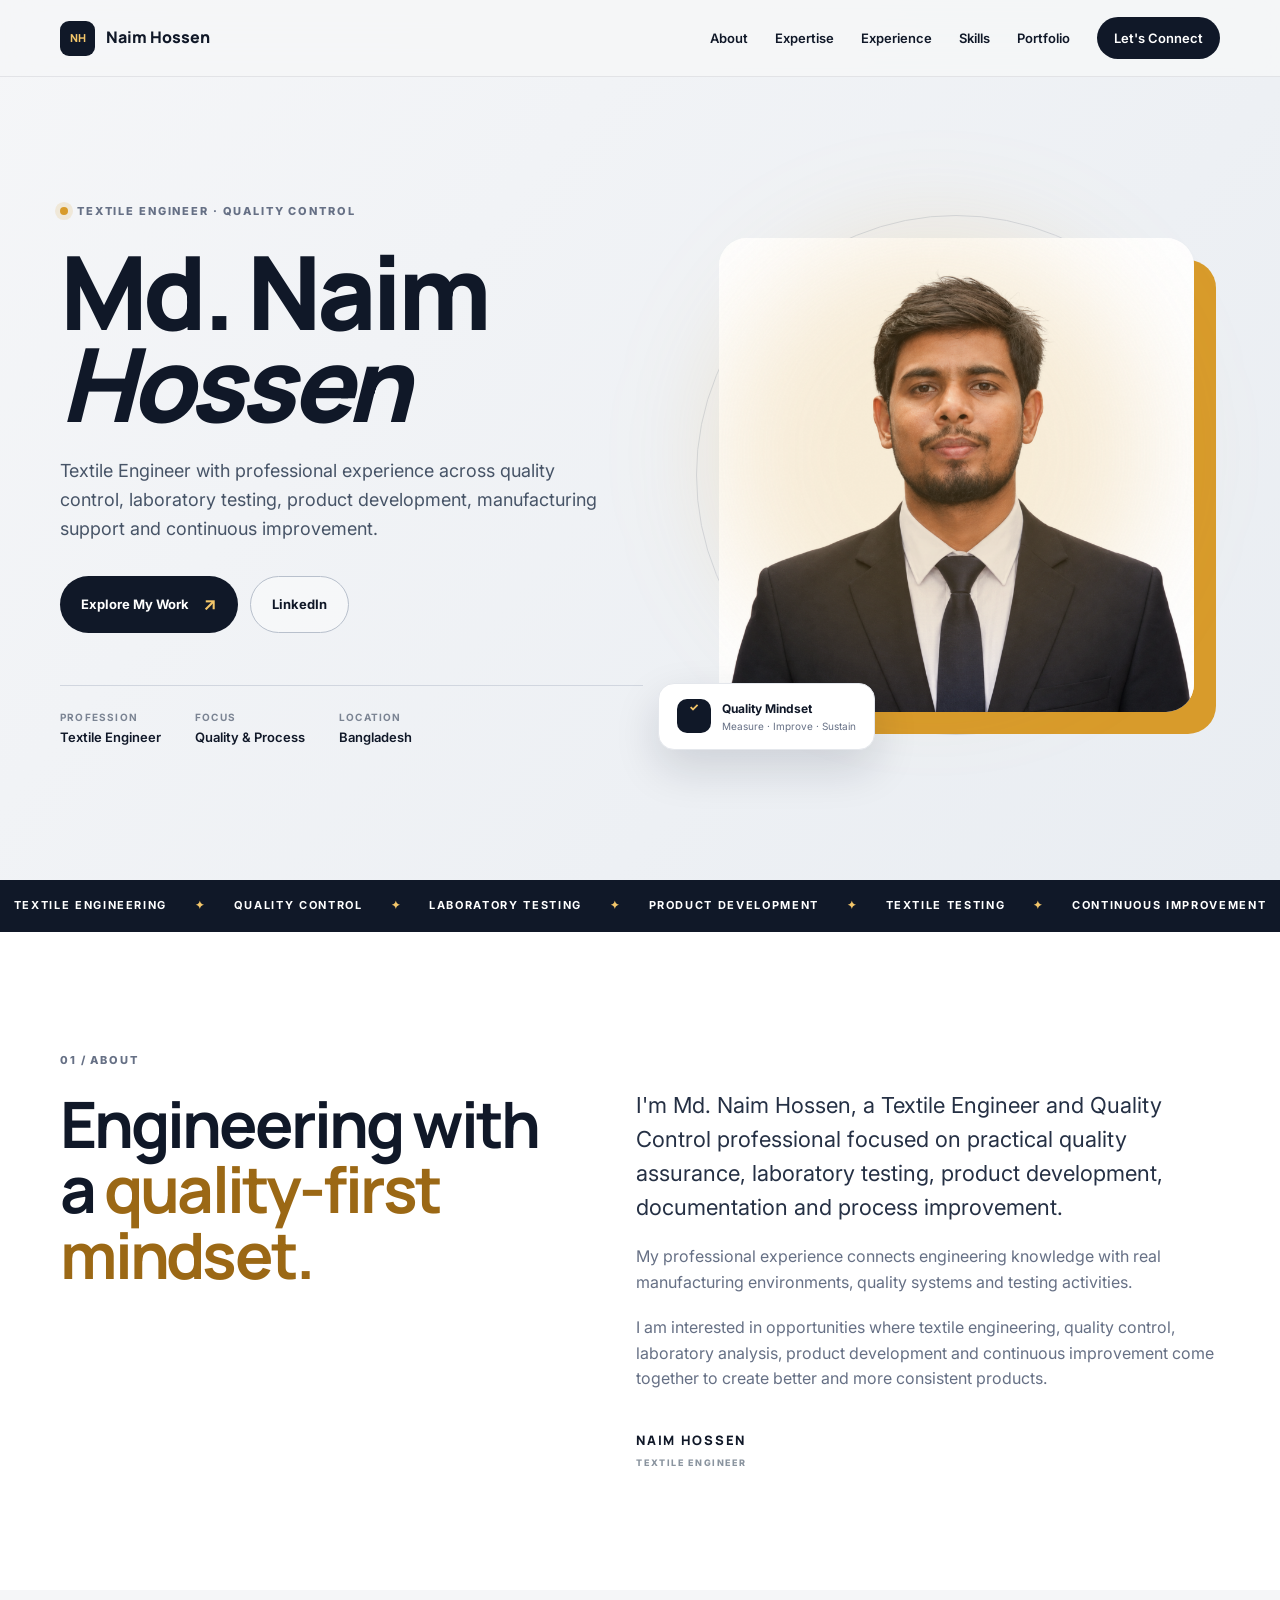
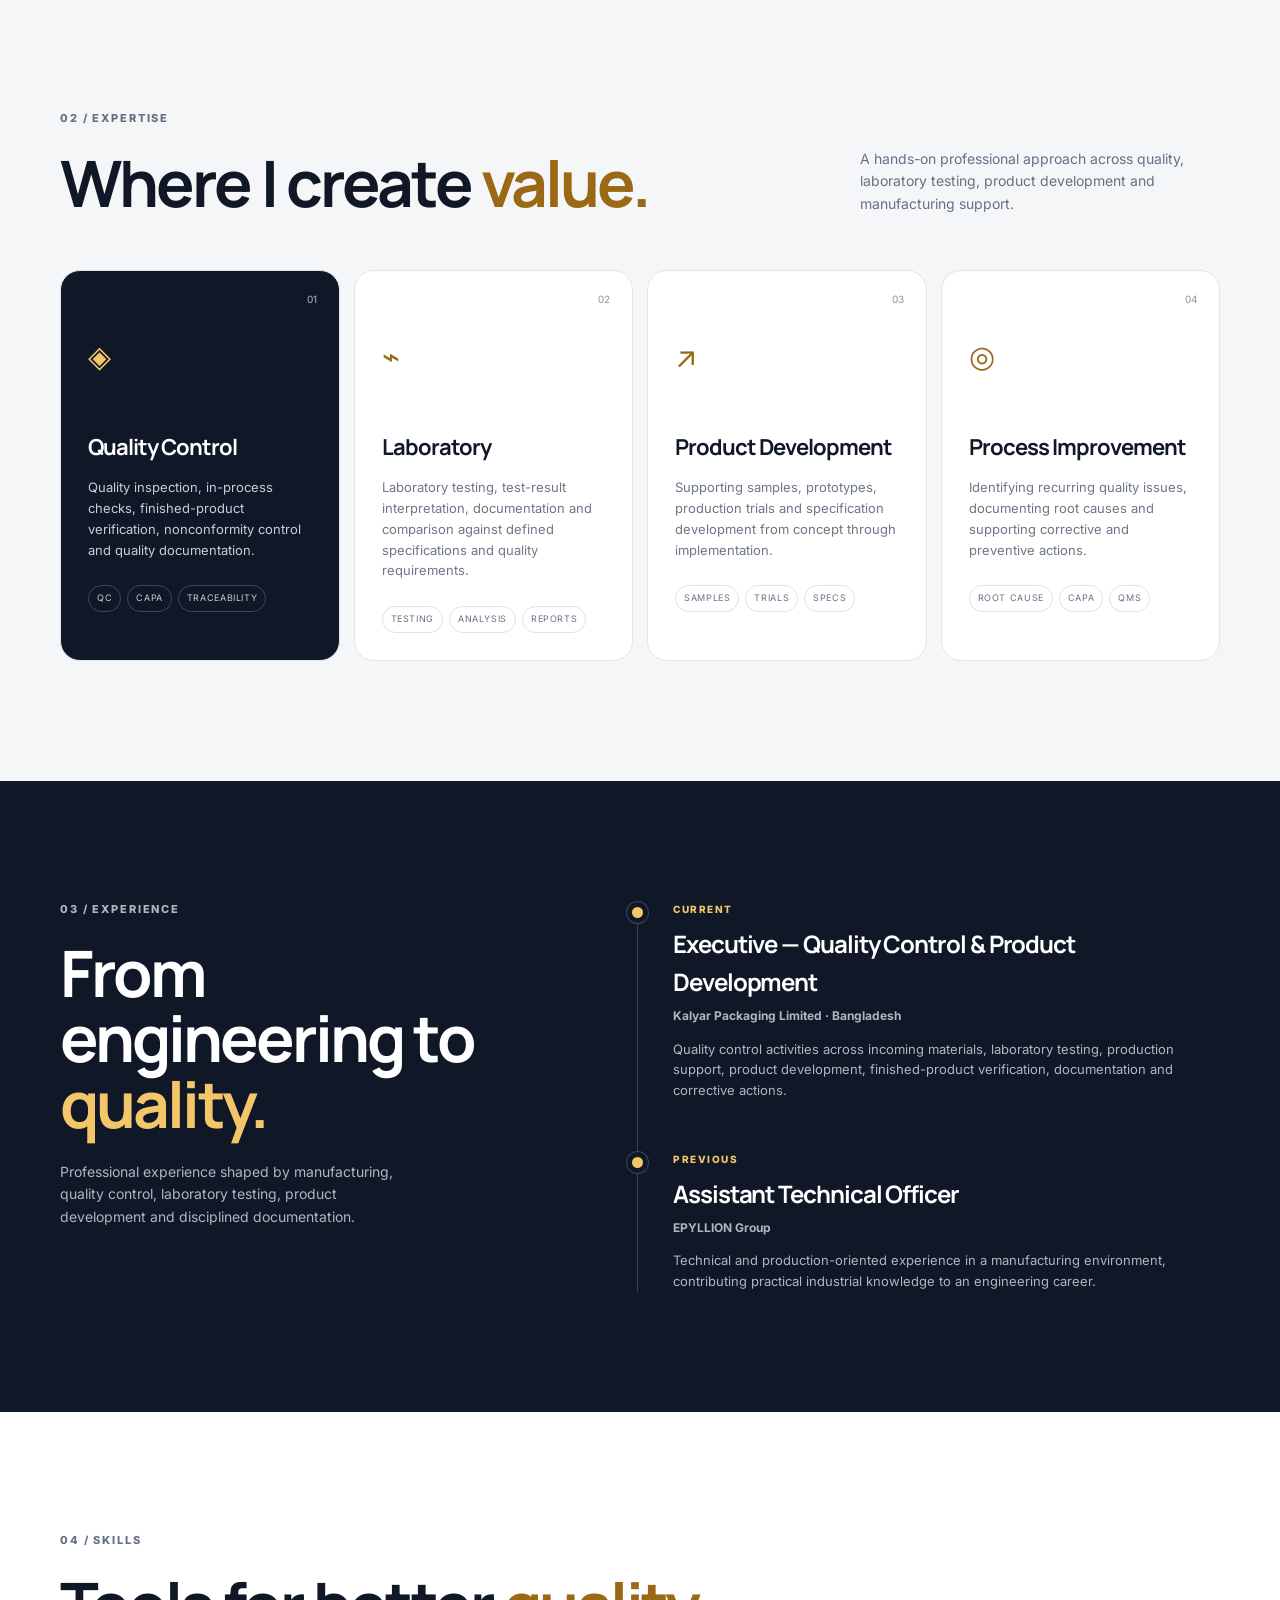
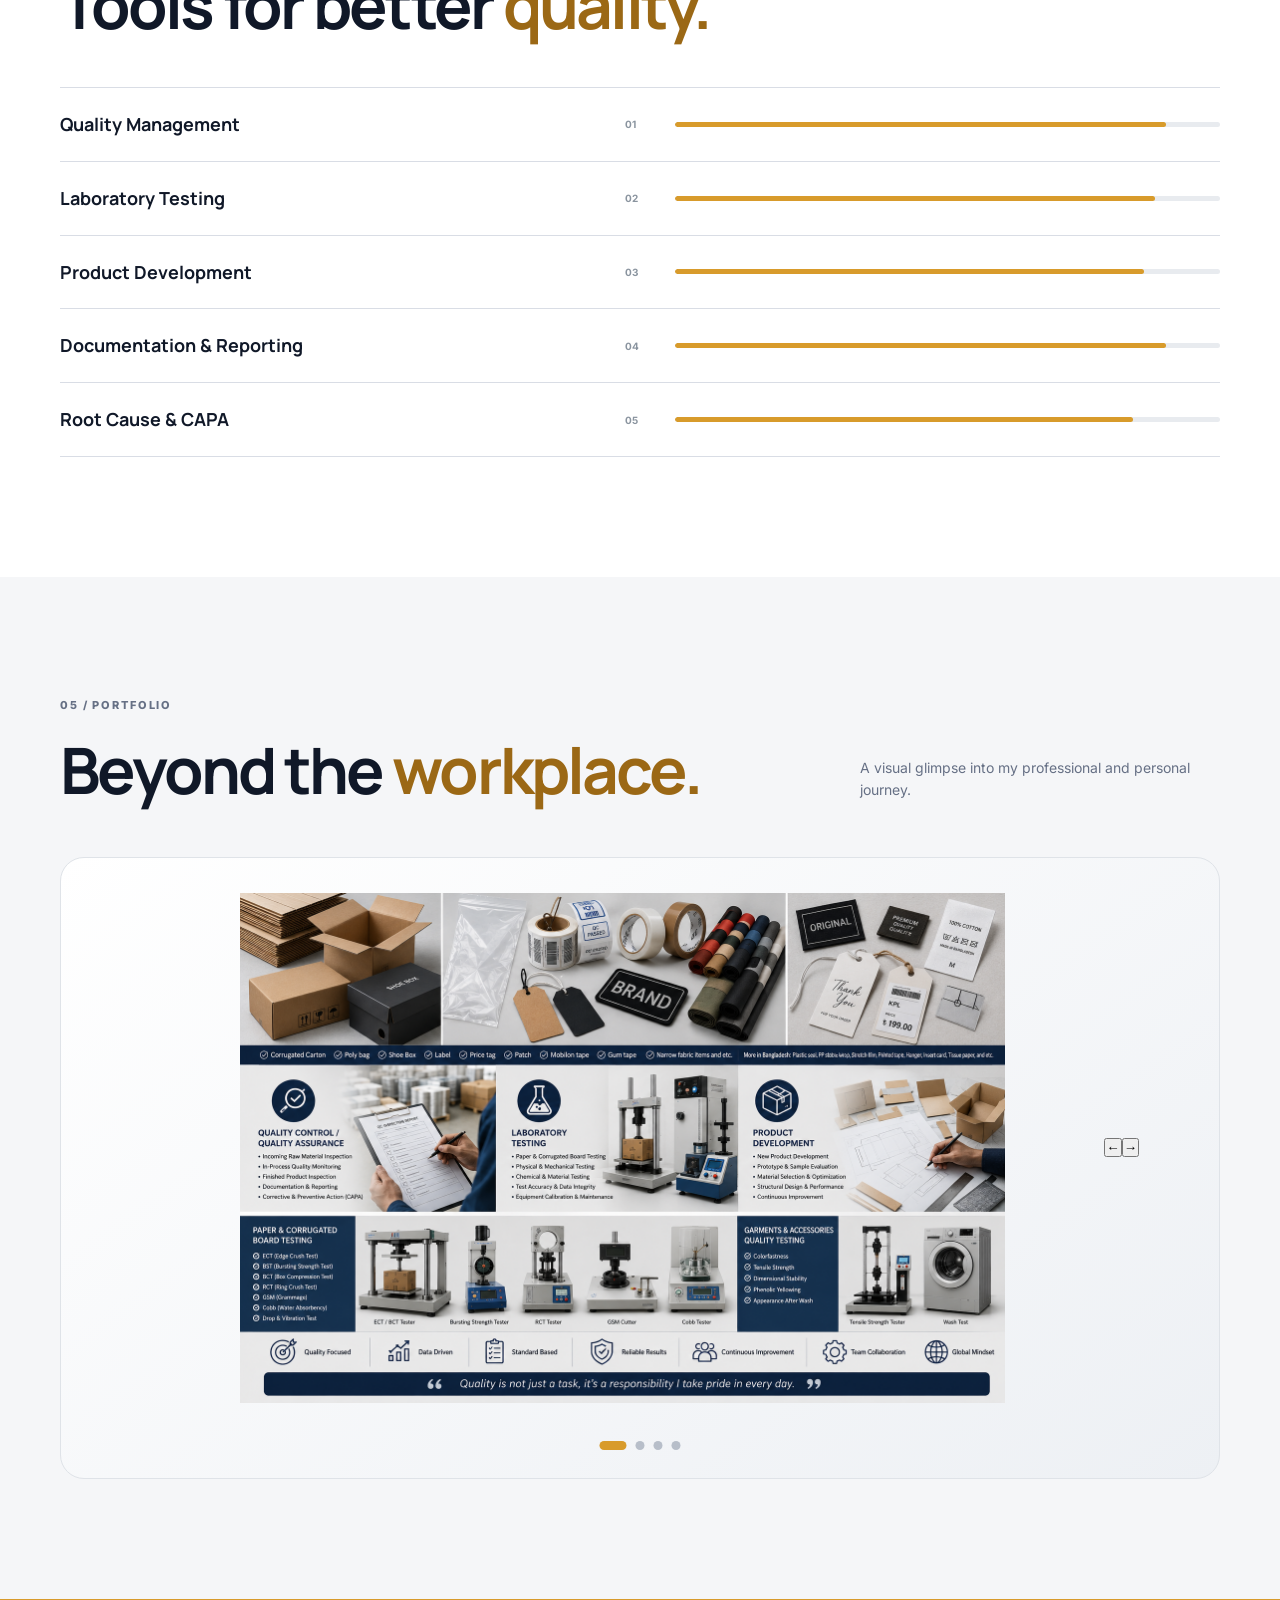
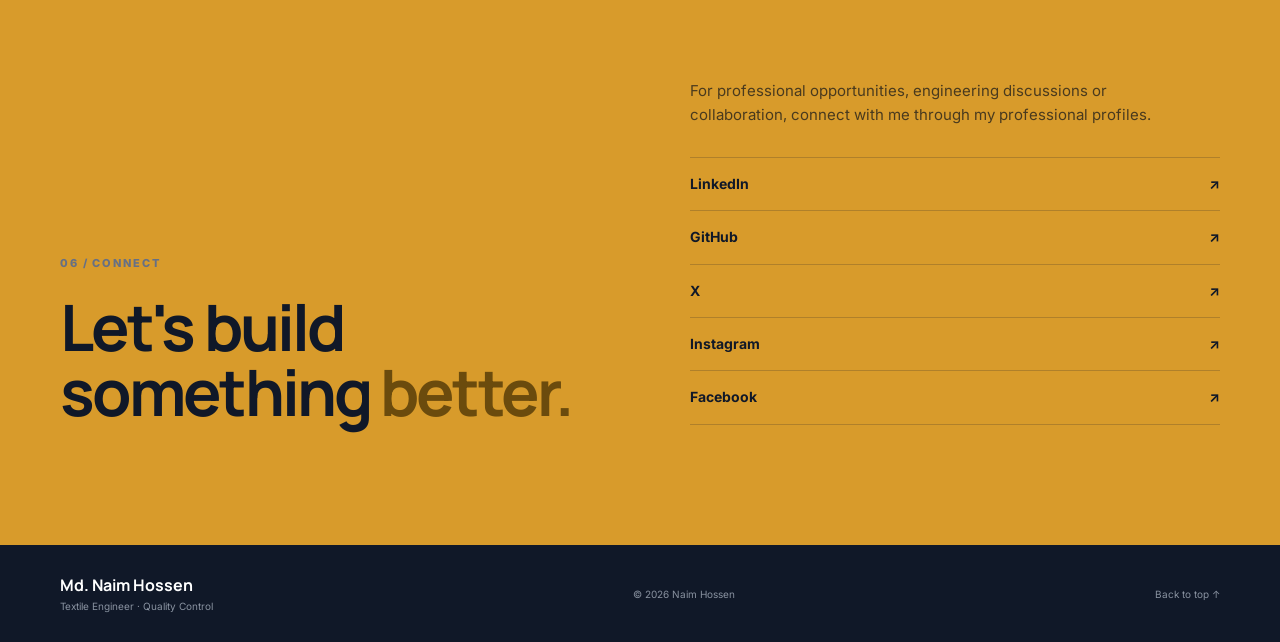
==== commit 5c7989b1: "Enhance SEO and update content in index.html Updated SEO metadata, improved accessibility, and refin" ====
--- a/index.html
+++ b/index.html
@@ -1,38 +1,51 @@
 <!DOCTYPE html>
 <html lang="en">
-
 <head>
   <meta charset="UTF-8">
 
   <meta name="viewport" content="width=device-width, initial-scale=1.0">
 
-  <title>Md. Naim Hossen | Textile Engineer</title>
+  <!-- =========================================================
+       PRIMARY SEO
+  ========================================================== -->
+
+  <title>Md. Naim Hossen | Textile Engineer | Quality Control & Product Development</title>
 
   <meta
     name="description"
-    content="Md. Naim Hossen is a Textile Engineer with professional experience in Quality Control, Laboratory Operations, Product Development and Textile Manufacturing."
+    content="Md. Naim Hossen is a Textile Engineer with professional experience in Quality Control, Laboratory Testing, Product Development, Textile Testing, Manufacturing Support and Continuous Improvement."
   >
 
   <meta
     name="keywords"
-    content="Md. Naim Hossen, Naim Hossen, Textile Engineer, Textile Engineering, Quality Control, Laboratory, Product Development, Textile Manufacturing"
+    content="Md Naim Hossen, Naim Hossen, Textile Engineer, Textile Engineering, Quality Control, Quality Assurance, Laboratory Testing, Product Development, Textile Testing, Manufacturing, Bangladesh"
   >
 
   <meta name="author" content="Md. Naim Hossen">
 
   <meta name="robots" content="index, follow">
 
-  <link rel="canonical" href="https://naimhossente.github.io/">
-
-  <!-- Open Graph -->
-  <meta property="og:title" content="Md. Naim Hossen | Textile Engineer">
+  <link
+    rel="canonical"
+    href="https://naimhossente.github.io/"
+  >
+
+
+  <!-- =========================================================
+       OPEN GRAPH / FACEBOOK / LINK SHARING
+  ========================================================== -->
+
+  <meta property="og:type" content="website">
+
+  <meta
+    property="og:title"
+    content="Md. Naim Hossen | Textile Engineer"
+  >
 
   <meta
     property="og:description"
-    content="Professional portfolio of Md. Naim Hossen, Textile Engineer."
-  >
-
-  <meta property="og:type" content="website">
+    content="Professional portfolio of Md. Naim Hossen, Textile Engineer with experience in Quality Control, Laboratory Testing, Product Development and Manufacturing."
+  >
 
   <meta
     property="og:url"
@@ -40,70 +53,171 @@
   >
 
   <meta
+    property="og:site_name"
+    content="Md. Naim Hossen"
+  >
+
+  <meta
     property="og:image"
     content="https://naimhossente.github.io/naim-1.png"
   >
 
-  <!-- Google Fonts -->
+  <meta
+    property="og:image:alt"
+    content="Md. Naim Hossen - Textile Engineer"
+  >
+
+
+  <!-- =========================================================
+       X / TWITTER
+  ========================================================== -->
+
+  <meta name="twitter:card" content="summary_large_image">
+
+  <meta
+    name="twitter:title"
+    content="Md. Naim Hossen | Textile Engineer"
+  >
+
+  <meta
+    name="twitter:description"
+    content="Textile Engineer specializing in Quality Control, Laboratory Testing, Product Development and Manufacturing Support."
+  >
+
+  <meta
+    name="twitter:image"
+    content="https://naimhossente.github.io/naim-1.png"
+  >
+
+  <meta
+    name="twitter:image:alt"
+    content="Professional portrait of Md. Naim Hossen"
+  >
+
+  <meta
+    name="twitter:site"
+    content="@naimhossente"
+  >
+
+
+  <!-- =========================================================
+       THEME
+  ========================================================== -->
+
+  <meta name="theme-color" content="#111827">
+
+  <meta name="color-scheme" content="light dark">
+
+
+  <!-- =========================================================
+       FONTS
+  ========================================================== -->
+
   <link rel="preconnect" href="https://fonts.googleapis.com">
 
   <link rel="preconnect" href="https://fonts.gstatic.com" crossorigin>
 
   <link
-    href="https://fonts.googleapis.com/css2?family=Inter:wght@400;500;600;700;800&family=Manrope:wght@400;500;600;700;800&display=swap"
+    href="https://fonts.googleapis.com/css2?family=Inter:wght@400;500;600;700;800&family=Manrope:wght@600;700;800&display=swap"
     rel="stylesheet"
   >
 
-  <!-- CSS -->
-  <link rel="stylesheet" href="styles.css">
-
-  <!-- Person Schema -->
+
+  <!-- =========================================================
+       PERSON STRUCTURED DATA
+       Helps search engines understand who this website
+       represents.
+  ========================================================== -->
+
   <script type="application/ld+json">
   {
     "@context": "https://schema.org",
     "@type": "Person",
+
     "name": "Md. Naim Hossen",
-    "alternateName": "Naim Hossen",
+
+    "alternateName": [
+      "Md Naim Hossen",
+      "Naim Hossen"
+    ],
+
     "url": "https://naimhossente.github.io/",
+
+    "image": "https://naimhossente.github.io/naim-1.png",
+
     "jobTitle": "Textile Engineer",
+
+    "description": "Textile Engineer with professional experience in Quality Control, Laboratory Testing, Product Development, Textile Testing, Manufacturing Support and Continuous Improvement.",
+
     "sameAs": [
+      "https://www.linkedin.com/in/naimhossente/",
       "https://github.com/naimhossente",
-      "https://www.linkedin.com/in/naimhossente/",
-      "https://www.instagram.com/in/naimhossente/",
       "https://x.com/naimhossente",
+      "https://www.instagram.com/naimhossente/",
       "https://www.facebook.com/naimhossente"
     ]
   }
   </script>
 
+
+  <!-- =========================================================
+       WEBSITE STRUCTURED DATA
+  ========================================================== -->
+
+  <script type="application/ld+json">
+  {
+    "@context": "https://schema.org",
+    "@type": "WebSite",
+
+    "name": "Md. Naim Hossen",
+
+    "alternateName": "Naim Hossen Textile Engineer",
+
+    "url": "https://naimhossente.github.io/"
+  }
+  </script>
+
+
+  <!-- =========================================================
+       CSS
+  ========================================================== -->
+
+  <link rel="stylesheet" href="styles.css">
+
 </head>
 
 
 <body id="top">
 
-
-  <!-- =========================
+  <!-- =========================================================
        HEADER
-  ========================== -->
+  ========================================================== -->
 
   <header class="site-header">
 
     <div class="container nav">
 
-      <a href="#top" class="brand">
+      <a
+        href="#top"
+        class="brand"
+        aria-label="Md. Naim Hossen home"
+      >
 
         <span class="brand-mark">
           NH
         </span>
 
         <span>
-          Md. Naim Hossen
+          Naim Hossen
         </span>
 
       </a>
 
 
-      <nav class="nav-links">
+      <nav
+        class="nav-links"
+        aria-label="Main navigation"
+      >
 
         <a href="#about">
           About
@@ -122,11 +236,14 @@
         </a>
 
         <a href="#gallery">
-          Gallery
+          Portfolio
         </a>
 
-        <a href="#contact" class="nav-cta">
-          Contact
+        <a
+          href="#contact"
+          class="nav-cta"
+        >
+          Let's Connect
         </a>
 
       </nav>
@@ -135,8 +252,9 @@
       <button
         class="menu-toggle"
         type="button"
-        aria-label="Open navigation"
+        aria-label="Open navigation menu"
         aria-expanded="false"
+        aria-controls="main-navigation"
       >
         ☰
       </button>
@@ -146,37 +264,31 @@
   </header>
 
 
-
   <main>
 
-
-    <!-- =========================
+    <!-- =======================================================
          HERO
-    ========================== -->
-
-    <section class="hero">
+    ======================================================== -->
+
+    <section
+      class="hero"
+      aria-labelledby="hero-title"
+    >
 
       <div class="container hero-grid">
 
-
         <div class="hero-content">
 
           <div class="eyebrow">
-
             <span></span>
-
-            Textile Engineering Professional
-
-          </div>
-
-
-          <h1>
+            Textile Engineer · Quality Control
+          </div>
+
+
+          <h1 id="hero-title">
 
             Md. Naim
-
-            <br>
-
-            <strong>Hossen</strong>
+            <em>Hossen</em>
 
           </h1>
 
@@ -184,8 +296,8 @@
           <p class="hero-lead">
 
             Textile Engineer with professional experience across
-            <strong>Quality Control, Laboratory Operations,
-            Product Development</strong> and textile manufacturing.
+            quality control, laboratory testing, product development,
+            manufacturing support and continuous improvement.
 
           </p>
 
@@ -196,21 +308,18 @@
               href="#experience"
               class="btn btn-primary"
             >
-
-              View Experience
-
+              Explore My Work
               <span>↗</span>
-
             </a>
 
 
             <a
-              href="#contact"
+              href="https://www.linkedin.com/in/naimhossente/"
               class="btn btn-ghost"
+              target="_blank"
+              rel="noopener noreferrer"
             >
-
-              Contact Me
-
+              LinkedIn
             </a>
 
           </div>
@@ -218,71 +327,43 @@
 
           <div class="hero-meta">
 
-
             <div>
-
-              <strong>
-                Profession
-              </strong>
-
-              <span>
-                Textile Engineer
-              </span>
-
-            </div>
-
+              <strong>Profession</strong>
+              <span>Textile Engineer</span>
+            </div>
 
             <div>
-
-              <strong>
-                Focus
-              </strong>
-
-              <span>
-                Quality & Development
-              </span>
-
-            </div>
-
+              <strong>Focus</strong>
+              <span>Quality & Process</span>
+            </div>
 
             <div>
-
-              <strong>
-                Industry
-              </strong>
-
-              <span>
-                Textile & Apparel
-              </span>
-
-            </div>
-
-
-          </div>
-
-        </div>
-
-
-
-        <!-- MAIN PHOTO
-             ONLY NAIM-1
-        -->
+              <strong>Location</strong>
+              <span>Bangladesh</span>
+            </div>
+
+          </div>
+
+        </div>
+
+
+        <!-- MAIN PHOTO = NAIM-1 -->
 
         <div class="hero-visual">
 
           <div class="orb orb-one"></div>
-
           <div class="orb orb-two"></div>
 
-          <div class="photo-glow"></div>
-
-
           <div class="photo-frame">
+
+            <div class="photo-glow"></div>
 
             <img
               src="naim-1.png"
-              alt="Md. Naim Hossen Textile Engineer"
-              class="hero-photo"
+              alt="Professional portrait of Md. Naim Hossen, Textile Engineer"
+              width="800"
+              height="800"
+              fetchpriority="high"
             >
 
           </div>
@@ -291,17 +372,17 @@
           <div class="floating-card">
 
             <div class="mini-icon">
-              TE
+              ✓
             </div>
 
             <div>
 
               <strong>
-                Textile Engineer
+                Quality Mindset
               </strong>
 
               <small>
-                Quality • Laboratory • Product Development
+                Measure · Improve · Sustain
               </small>
 
             </div>
@@ -310,139 +391,108 @@
 
         </div>
 
-
       </div>
 
     </section>
 
 
-
-    <!-- =========================
+    <!-- =======================================================
          TICKER
-    ========================== -->
-
-    <div class="ticker">
+    ======================================================== -->
+
+    <section
+      class="ticker"
+      aria-label="Professional areas"
+    >
 
       <div class="ticker-track">
 
-        <span>
-          TEXTILE ENGINEERING
-        </span>
-
+        <span>TEXTILE ENGINEERING</span>
         <b>✦</b>
 
-        <span>
-          QUALITY CONTROL
-        </span>
-
+        <span>QUALITY CONTROL</span>
         <b>✦</b>
 
-        <span>
-          LABORATORY
-        </span>
-
+        <span>LABORATORY TESTING</span>
         <b>✦</b>
 
-        <span>
-          PRODUCT DEVELOPMENT
-        </span>
-
+        <span>PRODUCT DEVELOPMENT</span>
         <b>✦</b>
 
-        <span>
-          TEXTILE MANUFACTURING
-        </span>
-
+        <span>TEXTILE TESTING</span>
         <b>✦</b>
 
-        <span>
-          QUALITY ASSURANCE
-        </span>
+        <span>CONTINUOUS IMPROVEMENT</span>
 
       </div>
 
-    </div>
-
-
-
-    <!-- =========================
+    </section>
+
+
+    <!-- =======================================================
          ABOUT
-    ========================== -->
+    ======================================================== -->
 
     <section
       class="section about"
       id="about"
+      aria-labelledby="about-title"
     >
 
       <div class="container two-col">
 
-
         <div>
 
           <div class="section-kicker">
-            About Me
-          </div>
-
-
-          <h2>
-
-            Engineering
-
-            <br>
-
-            <span>
-              with purpose.
-            </span>
+            01 / About
+          </div>
+
+          <h2 id="about-title">
+
+            Engineering with a
+            <span>quality-first mindset.</span>
 
           </h2>
 
         </div>
 
 
-
         <div class="about-copy">
 
           <p class="large">
 
-            I am Md. Naim Hossen, a Textile Engineer focused on
-            practical textile manufacturing, quality control,
-            laboratory operations and product development.
+            I'm Md. Naim Hossen, a Textile Engineer and
+            Quality Control professional focused on practical
+            quality assurance, laboratory testing,
+            product development, documentation and
+            process improvement.
 
           </p>
 
 
           <p>
 
-            My professional experience has provided exposure to
-            different stages of textile and apparel operations,
-            where accuracy, consistency, quality standards and
-            continuous improvement are essential.
+            My professional experience connects engineering
+            knowledge with real manufacturing environments,
+            quality systems and testing activities.
 
           </p>
 
 
           <p>
 
-            I am particularly interested in connecting technical
-            knowledge with real production requirements — from
-            laboratory testing and quality inspection to product
-            development and process improvement.
+            I am interested in opportunities where textile
+            engineering, quality control, laboratory analysis,
+            product development and continuous improvement
+            come together to create better and more consistent
+            products.
 
           </p>
 
 
-          <p>
-
-            I approach textile engineering with attention to
-            detail, problem solving and a commitment to maintaining
-            reliable quality throughout the production process.
-
-          </p>
-
-
           <div class="signature">
 
-            Md. NAIM HOSSEN
+            NAIM HOSSEN
 
             <span>
               TEXTILE ENGINEER
@@ -457,39 +507,29 @@
     </section>
 
 
-
-    <!-- =========================
+    <!-- =======================================================
          EXPERTISE
-    ========================== -->
+    ======================================================== -->
 
     <section
       class="section expertise"
       id="expertise"
+      aria-labelledby="expertise-title"
     >
 
       <div class="container">
 
-
         <div class="section-head">
 
-
           <div>
 
             <div class="section-kicker">
-              Core Expertise
-            </div>
-
-
-            <h2>
-
-              Technical
-
-              <br>
-
-              <span>
-                capabilities.
-              </span>
-
+              02 / Expertise
+            </div>
+
+            <h2 id="expertise-title">
+              Where I create
+              <span>value.</span>
             </h2>
 
           </div>
@@ -497,18 +537,19 @@
 
           <p class="section-intro">
 
-            A combination of textile engineering knowledge and
-            practical experience across quality, laboratory,
-            product and manufacturing functions.
+            A hands-on professional approach across
+            quality, laboratory testing, product development
+            and manufacturing support.
 
           </p>
 
         </div>
 
 
-
         <div class="expertise-grid">
 
+
+          <!-- QUALITY -->
 
           <article class="expert-card featured">
 
@@ -526,32 +567,24 @@
 
             <p>
 
-              Quality-focused inspection and monitoring with
-              attention to consistency, specifications and
-              production requirements.
+              Quality inspection, in-process checks,
+              finished-product verification, nonconformity
+              control and quality documentation.
 
             </p>
 
-
             <div class="tag-row">
 
-              <span>
-                Inspection
-              </span>
-
-              <span>
-                Quality
-              </span>
-
-              <span>
-                Process
-              </span>
+              <span>QC</span>
+              <span>CAPA</span>
+              <span>Traceability</span>
 
             </div>
 
           </article>
 
 
+          <!-- LAB -->
 
           <article class="expert-card">
 
@@ -560,7 +593,7 @@
             </span>
 
             <div class="card-icon">
-              ⌬
+              ⌁
             </div>
 
             <h3>
@@ -569,31 +602,24 @@
 
             <p>
 
-              Laboratory-oriented textile work involving testing,
-              evaluation, documentation and technical analysis.
+              Laboratory testing, test-result interpretation,
+              documentation and comparison against defined
+              specifications and quality requirements.
 
             </p>
 
-
             <div class="tag-row">
 
-              <span>
-                Testing
-              </span>
-
-              <span>
-                Analysis
-              </span>
-
-              <span>
-                Evaluation
-              </span>
+              <span>Testing</span>
+              <span>Analysis</span>
+              <span>Reports</span>
 
             </div>
 
           </article>
 
 
+          <!-- PRODUCT DEVELOPMENT -->
 
           <article class="expert-card">
 
@@ -602,7 +628,7 @@
             </span>
 
             <div class="card-icon">
-              ◇
+              ↗
             </div>
 
             <h3>
@@ -611,32 +637,24 @@
 
             <p>
 
-              Technical involvement in product development with
-              focus on specifications, quality expectations and
-              practical manufacturing requirements.
+              Supporting samples, prototypes, production
+              trials and specification development from
+              concept through implementation.
 
             </p>
 
-
             <div class="tag-row">
 
-              <span>
-                Development
-              </span>
-
-              <span>
-                Specification
-              </span>
-
-              <span>
-                Product
-              </span>
+              <span>Samples</span>
+              <span>Trials</span>
+              <span>Specs</span>
 
             </div>
 
           </article>
 
 
+          <!-- PROCESS -->
 
           <article class="expert-card">
 
@@ -645,41 +663,31 @@
             </span>
 
             <div class="card-icon">
-              ▦
+              ◎
             </div>
 
             <h3>
-              Textile Manufacturing
+              Process Improvement
             </h3>
 
             <p>
 
-              Understanding of textile production environments,
-              manufacturing processes and the importance of
-              quality throughout operations.
+              Identifying recurring quality issues,
+              documenting root causes and supporting
+              corrective and preventive actions.
 
             </p>
 
-
             <div class="tag-row">
 
-              <span>
-                Production
-              </span>
-
-              <span>
-                Textile
-              </span>
-
-              <span>
-                Process
-              </span>
+              <span>Root Cause</span>
+              <span>CAPA</span>
+              <span>QMS</span>
 
             </div>
 
           </article>
 
-
         </div>
 
       </div>
@@ -687,173 +695,104 @@
     </section>
 
 
-
-    <!-- =========================
+    <!-- =======================================================
          EXPERIENCE
-    ========================== -->
+    ======================================================== -->
 
     <section
       class="section experience"
       id="experience"
+      aria-labelledby="experience-title"
     >
 
-      <div class="container">
-
-
-        <div class="experience-layout">
-
-
-          <div>
-
-            <div class="section-kicker">
-              Professional Journey
-            </div>
-
-
-            <h2>
-
-              Experience
-
-              <br>
-
-              <span>
-                that matters.
-              </span>
-
-            </h2>
-
-
-            <p class="section-intro">
-
-              My career has developed through practical exposure
-              to textile manufacturing, quality control,
-              laboratory activities and product development.
+      <div class="container experience-layout">
+
+        <div>
+
+          <div class="section-kicker">
+            03 / Experience
+          </div>
+
+          <h2 id="experience-title">
+
+            From engineering
+            to <span>quality.</span>
+
+          </h2>
+
+          <p class="section-intro">
+
+            Professional experience shaped by manufacturing,
+            quality control, laboratory testing,
+            product development and disciplined documentation.
+
+          </p>
+
+        </div>
+
+
+        <div class="timeline">
+
+
+          <!-- CURRENT -->
+
+          <article class="timeline-item">
+
+            <span class="timeline-dot"></span>
+
+            <div class="timeline-date">
+              CURRENT
+            </div>
+
+            <h3>
+              Executive — Quality Control & Product Development
+            </h3>
+
+            <h4>
+              Kalyar Packaging Limited · Bangladesh
+            </h4>
+
+            <p>
+
+              Quality control activities across incoming
+              materials, laboratory testing, production support,
+              product development, finished-product verification,
+              documentation and corrective actions.
 
             </p>
 
-          </div>
-
-
-
-          <div class="timeline">
-
-
-            <article class="timeline-item">
-
-              <span class="timeline-dot"></span>
-
-              <div class="timeline-date">
-                PROFESSIONAL EXPERIENCE
-              </div>
-
-              <h3>
-                Assistant Technical Officer
-              </h3>
-
-              <h4>
-                Textile & Manufacturing Operations
-              </h4>
-
-              <p>
-
-                Supporting technical and operational activities
-                within the textile manufacturing environment,
-                with focus on product quality, technical
-                requirements and smooth production operations.
-
-              </p>
-
-            </article>
-
-
-
-            <article class="timeline-item">
-
-              <span class="timeline-dot"></span>
-
-              <div class="timeline-date">
-                QUALITY CONTROL
-              </div>
-
-              <h3>
-                Quality Control Experience
-              </h3>
-
-              <h4>
-                Quality Inspection & Process Monitoring
-              </h4>
-
-              <p>
-
-                Experience working with quality-focused activities,
-                monitoring product and process requirements and
-                identifying quality issues to support consistent
-                production standards.
-
-              </p>
-
-            </article>
-
-
-
-            <article class="timeline-item">
-
-              <span class="timeline-dot"></span>
-
-              <div class="timeline-date">
-                LABORATORY
-              </div>
-
-              <h3>
-                Laboratory Experience
-              </h3>
-
-              <h4>
-                Textile Testing & Evaluation
-              </h4>
-
-              <p>
-
-                Practical laboratory exposure involving textile
-                testing, technical evaluation, documentation and
-                analysis in support of quality and product
-                requirements.
-
-              </p>
-
-            </article>
-
-
-
-            <article class="timeline-item">
-
-              <span class="timeline-dot"></span>
-
-              <div class="timeline-date">
-                PRODUCT DEVELOPMENT
-              </div>
-
-              <h3>
-                Product Development Experience
-              </h3>
-
-              <h4>
-                Technical Product Support
-              </h4>
-
-              <p>
-
-                Involvement in product development activities with
-                attention to technical specifications, product
-                requirements, quality expectations and
-                manufacturability.
-
-              </p>
-
-            </article>
-
-
-          </div>
+          </article>
+
+
+          <!-- PREVIOUS -->
+
+          <article class="timeline-item">
+
+            <span class="timeline-dot"></span>
+
+            <div class="timeline-date">
+              PREVIOUS
+            </div>
+
+            <h3>
+              Assistant Technical Officer
+            </h3>
+
+            <h4>
+              EPYLLION Group
+            </h4>
+
+            <p>
+
+              Technical and production-oriented experience
+              in a manufacturing environment, contributing
+              practical industrial knowledge to an engineering
+              career.
+
+            </p>
+
+          </article>
+
 
         </div>
 
@@ -862,162 +801,72 @@
     </section>
 
 
-
-    <!-- =========================
+    <!-- =======================================================
          SKILLS
-    ========================== -->
+    ======================================================== -->
 
     <section
       class="section skills"
       id="skills"
+      aria-labelledby="skills-title"
     >
 
       <div class="container">
 
-
-        <div class="section-head">
-
-          <div>
-
-            <div class="section-kicker">
-              Professional Skills
-            </div>
-
-            <h2>
-
-              Technical
-
-              <br>
-
-              <span>
-                strengths.
-              </span>
-
-            </h2>
-
-          </div>
-
-
-          <p class="section-intro">
-
-            Key areas developed through academic knowledge and
-            professional exposure in the textile industry.
-
-          </p>
-
-        </div>
-
+        <div class="section-kicker">
+          04 / Skills
+        </div>
+
+        <h2 id="skills-title">
+          Tools for better <span>quality.</span>
+        </h2>
 
 
         <div class="skill-list">
 
-
           <div class="skill-row">
-
-            <span>
-              Quality Control
-            </span>
-
-            <b>
-              01
-            </b>
-
+            <span>Quality Management</span>
+            <b>01</b>
             <div class="skill-bar">
-              <i style="width:92%"></i>
-            </div>
-
-          </div>
-
+              <i style="width:90%"></i>
+            </div>
+          </div>
 
 
           <div class="skill-row">
-
-            <span>
-              Textile Laboratory
-            </span>
-
-            <b>
-              02
-            </b>
-
+            <span>Laboratory Testing</span>
+            <b>02</b>
             <div class="skill-bar">
               <i style="width:88%"></i>
             </div>
-
-          </div>
-
+          </div>
 
 
           <div class="skill-row">
-
-            <span>
-              Product Development
-            </span>
-
-            <b>
-              03
-            </b>
-
+            <span>Product Development</span>
+            <b>03</b>
             <div class="skill-bar">
               <i style="width:86%"></i>
             </div>
-
-          </div>
-
+          </div>
 
 
           <div class="skill-row">
-
-            <span>
-              Textile Manufacturing
-            </span>
-
-            <b>
-              04
-            </b>
-
+            <span>Documentation & Reporting</span>
+            <b>04</b>
             <div class="skill-bar">
-              <i style="width:88%"></i>
-            </div>
-
-          </div>
-
+              <i style="width:90%"></i>
+            </div>
+          </div>
 
 
           <div class="skill-row">
-
-            <span>
-              Quality Assurance
-            </span>
-
-            <b>
-              05
-            </b>
-
-            <div class="skill-bar">
-              <i style="width:86%"></i>
-            </div>
-
-          </div>
-
-
-
-          <div class="skill-row">
-
-            <span>
-              Technical Problem Solving
-            </span>
-
-            <b>
-              06
-            </b>
-
+            <span>Root Cause & CAPA</span>
+            <b>05</b>
             <div class="skill-bar">
               <i style="width:84%"></i>
             </div>
-
-          </div>
-
+          </div>
 
         </div>
 
@@ -1026,67 +875,49 @@
     </section>
 
 
-
-    <!-- =========================
-         IMAGE SLIDER
-         
-         NAIM-1 IS NOT HERE
-         
-         ONLY:
-         NAIM-2
-         NAIM-3
-         NAIM-4
-         NAIM-5
-    ========================== -->
+    <!-- =======================================================
+         IMAGE GALLERY
+         IMPORTANT:
+         MAIN PHOTO NAIM-1 IS NOT INCLUDED HERE.
+         ONLY NAIM-2 TO NAIM-5.
+    ======================================================== -->
 
     <section
       class="section gallery"
       id="gallery"
+      aria-labelledby="gallery-title"
     >
 
       <div class="container">
 
-
         <div class="section-head">
 
-
           <div>
 
             <div class="section-kicker">
-              Professional Gallery
-            </div>
-
-
-            <h2>
-
-              Work,
-
-              <br>
-
-              <span>
-                focus & experience.
-              </span>
-
+              05 / Portfolio
+            </div>
+
+            <h2 id="gallery-title">
+              Beyond the
+              <span>workplace.</span>
             </h2>
 
           </div>
 
-
           <p class="section-intro">
 
-            A visual collection representing my professional
-            journey, textile engineering activities and
-            industry experience.
+            A visual glimpse into my professional and
+            personal journey.
 
           </p>
 
         </div>
-
 
 
         <div
           class="portfolio-slider"
-          aria-label="Professional image gallery"
+          aria-label="Portfolio image gallery"
         >
 
 
@@ -1096,83 +927,74 @@
 
             <img
               src="naim-2.png"
-              alt="Md. Naim Hossen professional experience"
+              alt="Md. Naim Hossen - portfolio photograph"
               loading="lazy"
             >
 
           </div>
 
 
-
           <!-- SLIDE 2 -->
 
           <div class="portfolio-slide">
 
             <img
               src="naim-3.png"
-              alt="Md. Naim Hossen textile engineering experience"
+              alt="Md. Naim Hossen - professional portfolio photograph"
               loading="lazy"
             >
 
           </div>
 
 
-
           <!-- SLIDE 3 -->
 
           <div class="portfolio-slide">
 
             <img
               src="naim-4.png"
-              alt="Md. Naim Hossen laboratory experience"
+              alt="Md. Naim Hossen - portfolio image"
               loading="lazy"
             >
 
           </div>
 
 
-
           <!-- SLIDE 4 -->
 
           <div class="portfolio-slide">
 
             <img
               src="naim-5.png"
-              alt="Md. Naim Hossen product development experience"
+              alt="Md. Naim Hossen - portfolio image"
               loading="lazy"
             >
 
           </div>
 
 
-
-          <!-- PREVIOUS BUTTON -->
-
           <button
-            class="slider-btn slider-prev"
+            class="slider-button slider-prev"
             type="button"
             aria-label="Previous image"
           >
-            ‹
+            ←
           </button>
 
 
-
-          <!-- NEXT BUTTON -->
-
           <button
-            class="slider-btn slider-next"
+            class="slider-button slider-next"
             type="button"
             aria-label="Next image"
           >
-            ›
+            →
           </button>
 
 
-
-          <!-- DOTS -->
-
-          <div class="slider-dots">
+          <div
+            class="slider-dots"
+            aria-label="Choose portfolio image"
+          >
 
             <button
               class="slider-dot active"
@@ -1200,27 +1022,6 @@
 
           </div>
 
-
-
-          <!-- COUNTER -->
-
-          <div class="slider-counter">
-
-            <span id="current-slide">
-              01
-            </span>
-
-            <span>
-              /
-            </span>
-
-            <span id="total-slides">
-              04
-            </span>
-
-          </div>
-
-
         </div>
 
       </div>
@@ -1228,74 +1029,55 @@
     </section>
 
 
-
-    <!-- =========================
+    <!-- =======================================================
          CONTACT
-    ========================== -->
+    ======================================================== -->
 
     <section
       class="section contact"
       id="contact"
+      aria-labelledby="contact-title"
     >
 
       <div class="container contact-box">
 
-
         <div>
 
           <div class="section-kicker">
-            Get In Touch
-          </div>
-
-
-          <h2>
-
-            Let's build
-
-            <br>
-
-            <span>
-              something better.
-            </span>
+            06 / Connect
+          </div>
+
+          <h2 id="contact-title">
+
+            Let's build something
+            <span>better.</span>
 
           </h2>
 
         </div>
 
 
-
         <div class="contact-right">
 
           <p>
 
-            For professional opportunities, textile industry
-            collaboration, technical discussions or career
-            opportunities, feel free to connect with me through
-            my professional and social platforms.
+            For professional opportunities, engineering
+            discussions or collaboration, connect with me
+            through my professional profiles.
 
           </p>
 
 
-
           <div class="social-links">
-
 
             <a
               href="https://www.linkedin.com/in/naimhossente/"
               target="_blank"
               rel="noopener noreferrer"
             >
-
-              <span>
-                LinkedIn
-              </span>
-
-              <span>
-                ↗
-              </span>
-
+              LinkedIn
+              <span>↗</span>
             </a>
-
 
 
             <a
@@ -1303,17 +1085,9 @@
               target="_blank"
               rel="noopener noreferrer"
             >
-
-              <span>
-                GitHub
-              </span>
-
-              <span>
-                ↗
-              </span>
-
+              GitHub
+              <span>↗</span>
             </a>
-
 
 
             <a
@@ -1321,35 +1095,19 @@
               target="_blank"
               rel="noopener noreferrer"
             >
-
-              <span>
-                X / Twitter
-              </span>
-
-              <span>
-                ↗
-              </span>
-
+              X
+              <span>↗</span>
             </a>
 
 
-
             <a
-              href="https://www.instagram.com/in/naimhossente/"
+              href="https://www.instagram.com/naimhossente/"
               target="_blank"
               rel="noopener noreferrer"
             >
-
-              <span>
-                Instagram
-              </span>
-
-              <span>
-                ↗
-              </span>
-
+              Instagram
+              <span>↗</span>
             </a>
-
 
 
             <a
@@ -1357,18 +1115,10 @@
               target="_blank"
               rel="noopener noreferrer"
             >
-
-              <span>
-                Facebook
-              </span>
-
-              <span>
-                ↗
-              </span>
-
+              Facebook
+              <span>↗</span>
             </a>
 
-
           </div>
 
         </div>
@@ -1377,19 +1127,16 @@
 
     </section>
 
-
   </main>
 
 
-
-  <!-- =========================
+  <!-- =========================================================
        FOOTER
-  ========================== -->
+  ========================================================== -->
 
   <footer>
 
     <div class="container footer-inner">
-
 
       <div>
 
@@ -1398,7 +1145,7 @@
         </strong>
 
         <span>
-          Textile Engineer
+          Textile Engineer · Quality Control
         </span>
 
       </div>
@@ -1407,28 +1154,21 @@
       <div>
 
         © <span id="year"></span>
-        Md. Naim Hossen
+        Naim Hossen
 
       </div>
 
 
-      <div>
-
-        <a href="#top">
-          Back to top ↑
-        </a>
-
-      </div>
-
+      <a href="#top">
+        Back to top ↑
+      </a>
 
     </div>
 
   </footer>
 
 
-
   <script src="script.js"></script>
 
 </body>
-
 </html>
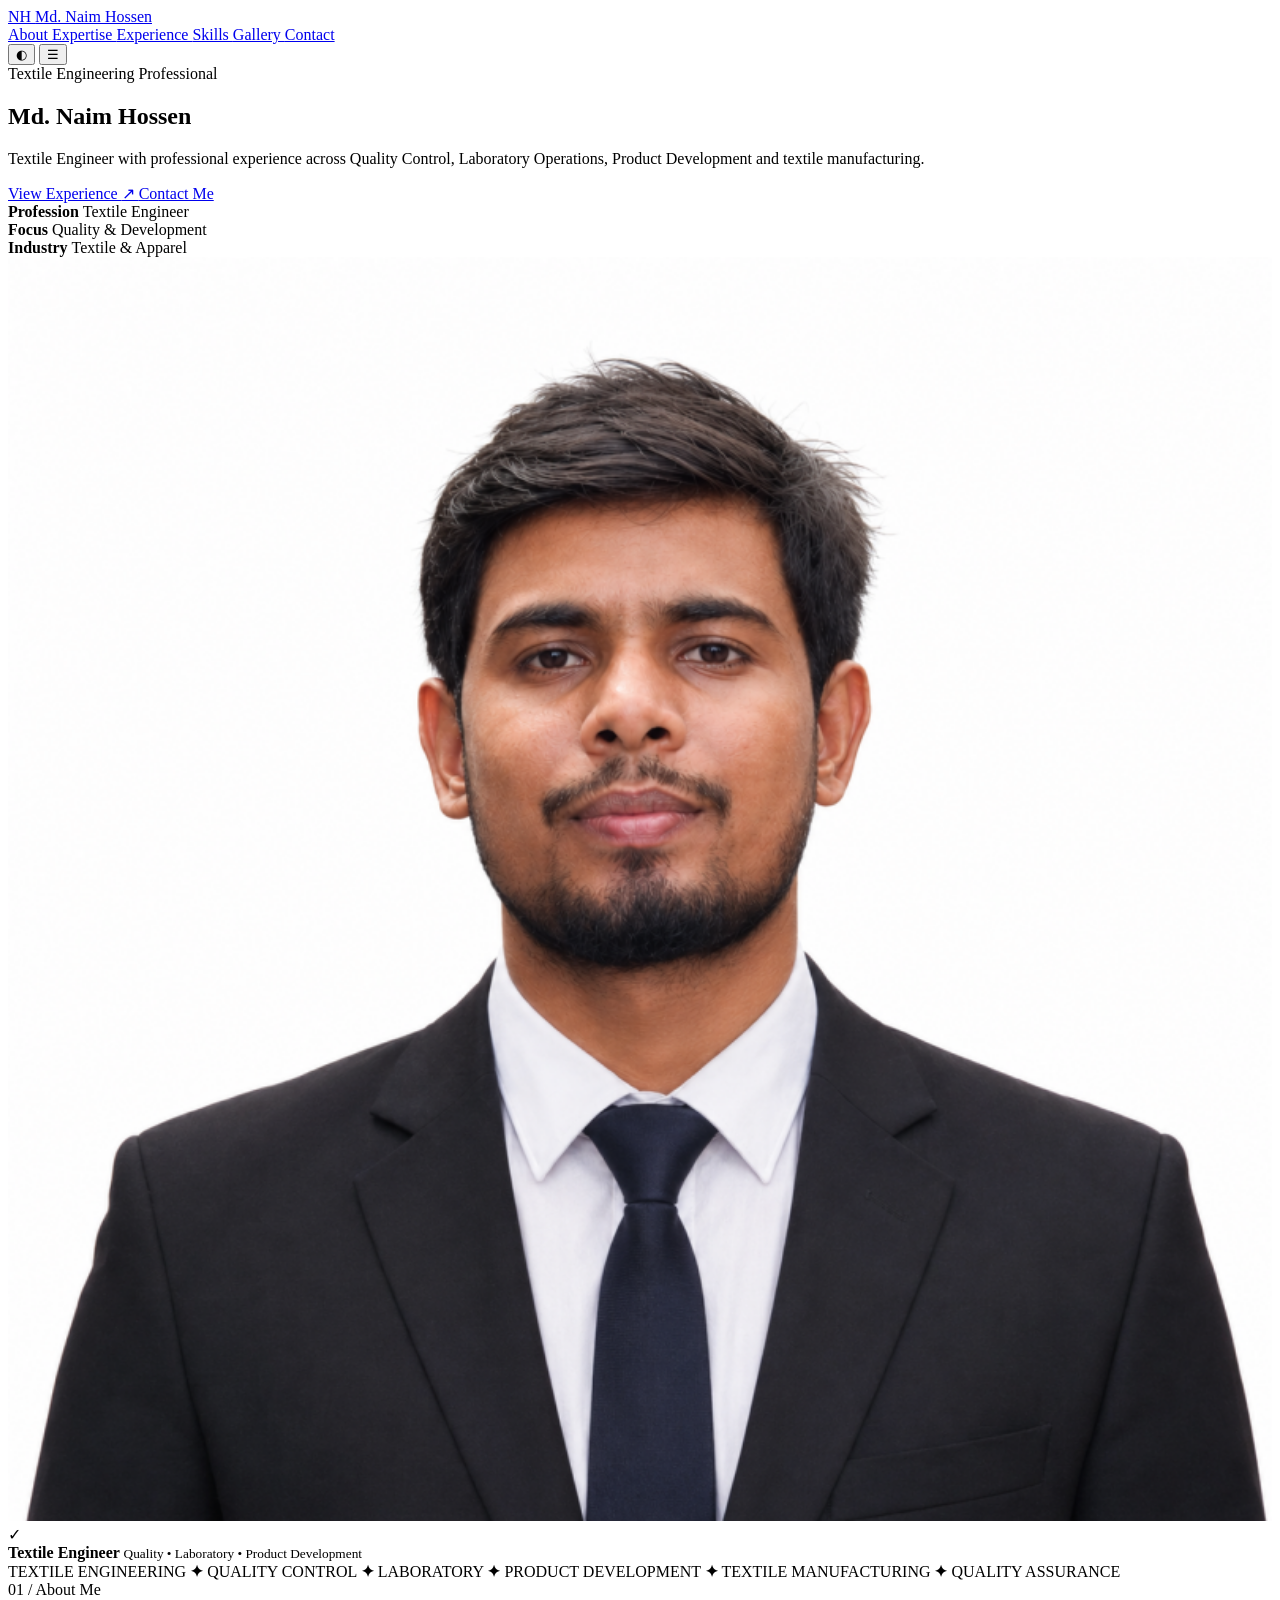
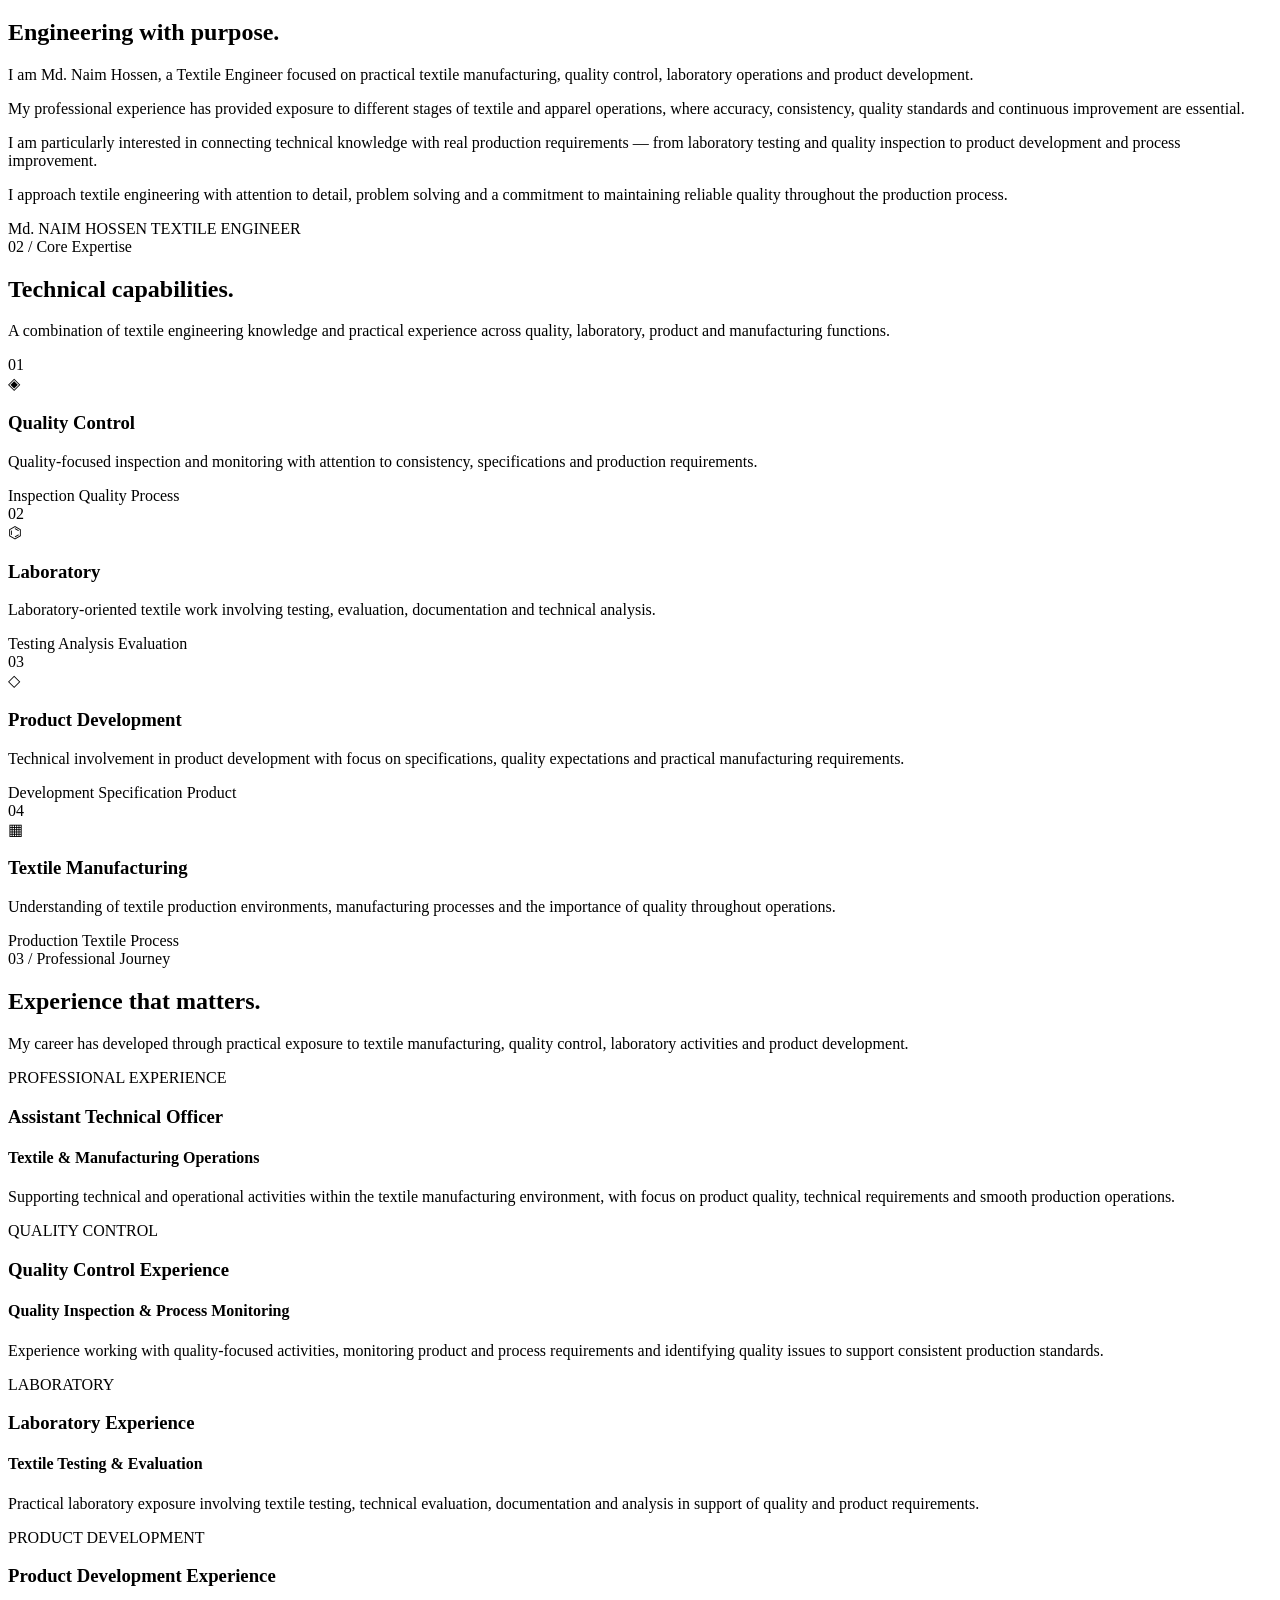
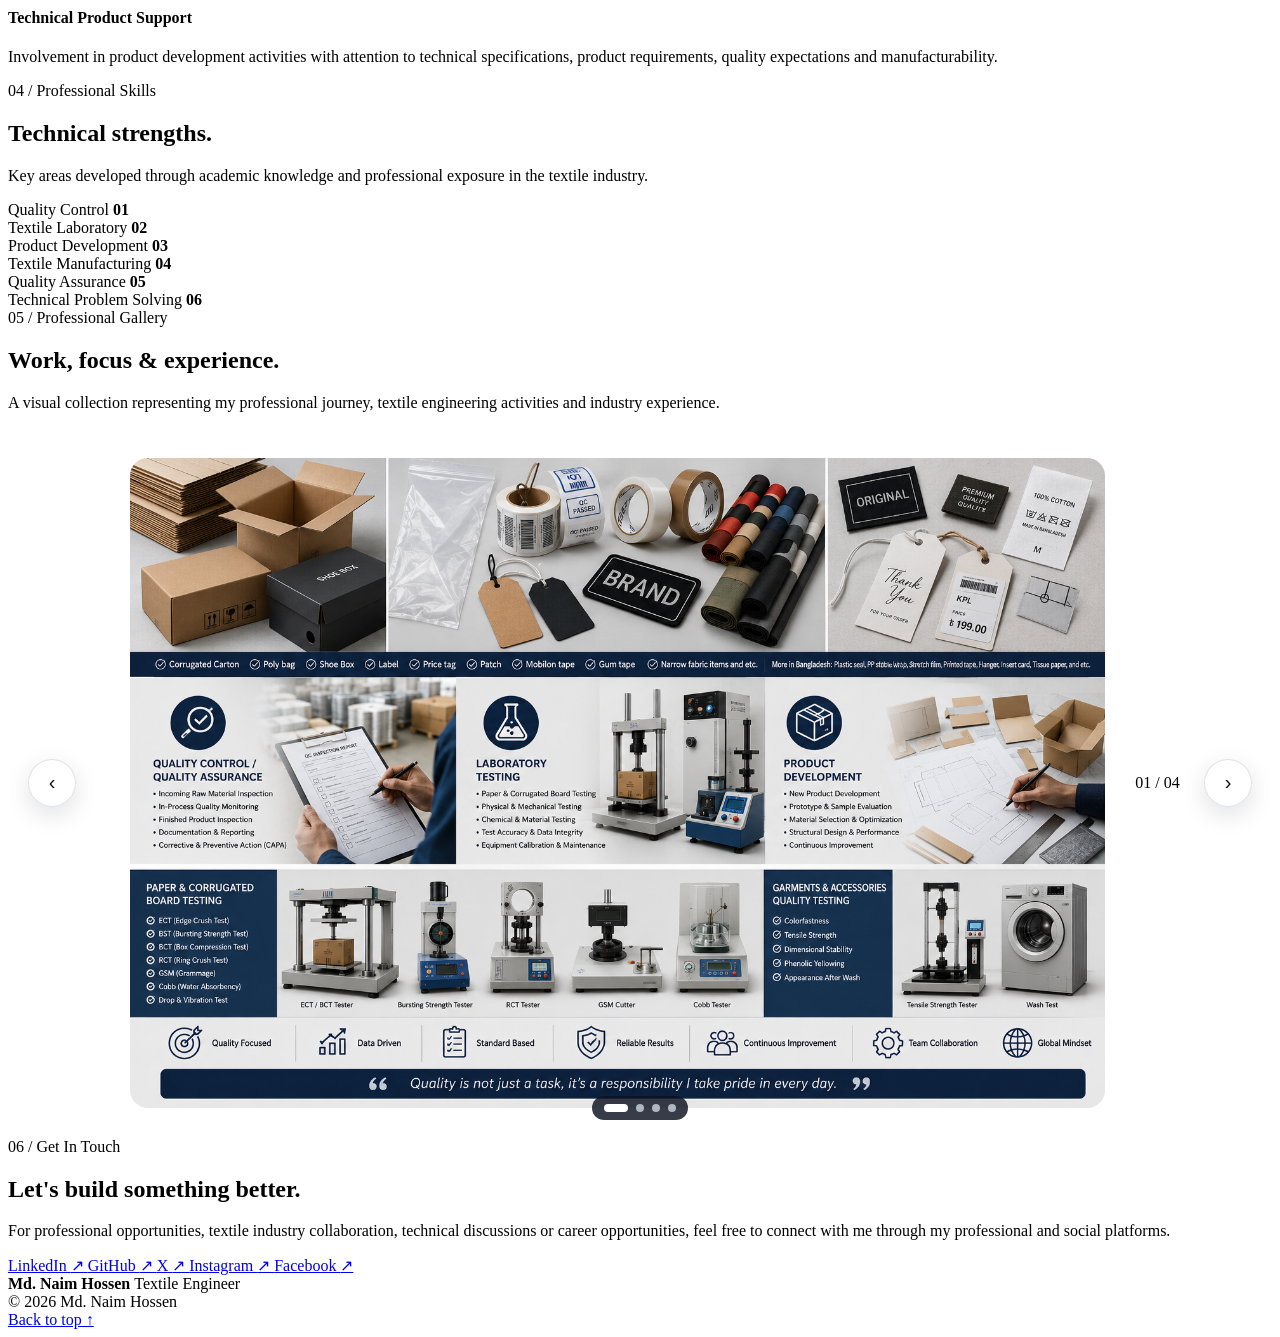
==== commit d0101a94: "update html" ====
--- a/index.html
+++ b/index.html
@@ -1,29 +1,35 @@
 <!DOCTYPE html>
 <html lang="en">
+
 <head>
+
   <meta charset="UTF-8">
 
   <meta name="viewport" content="width=device-width, initial-scale=1.0">
 
-  <!-- =========================================================
-       PRIMARY SEO
-  ========================================================== -->
-
-  <title>Md. Naim Hossen | Textile Engineer | Quality Control & Product Development</title>
+  <title>
+    Md. Naim Hossen | Textile Engineer | Quality Control & Product Development
+  </title>
 
   <meta
     name="description"
-    content="Md. Naim Hossen is a Textile Engineer with professional experience in Quality Control, Laboratory Testing, Product Development, Textile Testing, Manufacturing Support and Continuous Improvement."
+    content="Md. Naim Hossen is a Textile Engineer with professional experience in Quality Control, Laboratory Operations, Product Development and Textile Manufacturing."
   >
 
   <meta
     name="keywords"
-    content="Md Naim Hossen, Naim Hossen, Textile Engineer, Textile Engineering, Quality Control, Quality Assurance, Laboratory Testing, Product Development, Textile Testing, Manufacturing, Bangladesh"
-  >
-
-  <meta name="author" content="Md. Naim Hossen">
-
-  <meta name="robots" content="index, follow">
+    content="Md Naim Hossen, Naim Hossen, Textile Engineer, Textile Engineering, Quality Control, Laboratory, Laboratory Testing, Product Development, Textile Manufacturing, Quality Assurance"
+  >
+
+  <meta
+    name="author"
+    content="Md. Naim Hossen"
+  >
+
+  <meta
+    name="robots"
+    content="index, follow"
+  >
 
   <link
     rel="canonical"
@@ -31,11 +37,12 @@
   >
 
 
-  <!-- =========================================================
-       OPEN GRAPH / FACEBOOK / LINK SHARING
-  ========================================================== -->
-
-  <meta property="og:type" content="website">
+  <!-- Open Graph -->
+
+  <meta
+    property="og:type"
+    content="website"
+  >
 
   <meta
     property="og:title"
@@ -44,7 +51,7 @@
 
   <meta
     property="og:description"
-    content="Professional portfolio of Md. Naim Hossen, Textile Engineer with experience in Quality Control, Laboratory Testing, Product Development and Manufacturing."
+    content="Professional portfolio of Md. Naim Hossen, Textile Engineer specializing in Quality Control, Laboratory Operations, Product Development and Textile Manufacturing."
   >
 
   <meta
@@ -68,11 +75,12 @@
   >
 
 
-  <!-- =========================================================
-       X / TWITTER
-  ========================================================== -->
-
-  <meta name="twitter:card" content="summary_large_image">
+  <!-- X / Twitter -->
+
+  <meta
+    name="twitter:card"
+    content="summary_large_image"
+  >
 
   <meta
     name="twitter:title"
@@ -81,7 +89,7 @@
 
   <meta
     name="twitter:description"
-    content="Textile Engineer specializing in Quality Control, Laboratory Testing, Product Development and Manufacturing Support."
+    content="Md. Naim Hossen - Textile Engineer with experience in Quality Control, Laboratory Operations, Product Development and Textile Manufacturing."
   >
 
   <meta
@@ -90,32 +98,36 @@
   >
 
   <meta
-    name="twitter:image:alt"
-    content="Professional portrait of Md. Naim Hossen"
-  >
-
-  <meta
     name="twitter:site"
     content="@naimhossente"
   >
 
 
-  <!-- =========================================================
-       THEME
-  ========================================================== -->
-
-  <meta name="theme-color" content="#111827">
-
-  <meta name="color-scheme" content="light dark">
-
-
-  <!-- =========================================================
-       FONTS
-  ========================================================== -->
-
-  <link rel="preconnect" href="https://fonts.googleapis.com">
-
-  <link rel="preconnect" href="https://fonts.gstatic.com" crossorigin>
+  <!-- Theme -->
+
+  <meta
+    name="theme-color"
+    content="#111827"
+  >
+
+  <meta
+    name="color-scheme"
+    content="light dark"
+  >
+
+
+  <!-- Fonts -->
+
+  <link
+    rel="preconnect"
+    href="https://fonts.googleapis.com"
+  >
+
+  <link
+    rel="preconnect"
+    href="https://fonts.gstatic.com"
+    crossorigin
+  >
 
   <link
     href="https://fonts.googleapis.com/css2?family=Inter:wght@400;500;600;700;800&family=Manrope:wght@600;700;800&display=swap"
@@ -123,15 +135,13 @@
   >
 
 
-  <!-- =========================================================
-       PERSON STRUCTURED DATA
-       Helps search engines understand who this website
-       represents.
-  ========================================================== -->
+  <!-- Person Structured Data -->
 
   <script type="application/ld+json">
+
   {
     "@context": "https://schema.org",
+
     "@type": "Person",
 
     "name": "Md. Naim Hossen",
@@ -147,7 +157,7 @@
 
     "jobTitle": "Textile Engineer",
 
-    "description": "Textile Engineer with professional experience in Quality Control, Laboratory Testing, Product Development, Textile Testing, Manufacturing Support and Continuous Improvement.",
+    "description": "Textile Engineer with professional experience across Quality Control, Laboratory Operations, Product Development and Textile Manufacturing.",
 
     "sameAs": [
       "https://www.linkedin.com/in/naimhossente/",
@@ -157,16 +167,17 @@
       "https://www.facebook.com/naimhossente"
     ]
   }
+
   </script>
 
 
-  <!-- =========================================================
-       WEBSITE STRUCTURED DATA
-  ========================================================== -->
+  <!-- Website Structured Data -->
 
   <script type="application/ld+json">
+
   {
     "@context": "https://schema.org",
+
     "@type": "WebSite",
 
     "name": "Md. Naim Hossen",
@@ -175,23 +186,24 @@
 
     "url": "https://naimhossente.github.io/"
   }
+
   </script>
 
 
-  <!-- =========================================================
-       CSS
-  ========================================================== -->
-
-  <link rel="stylesheet" href="styles.css">
+  <link
+    rel="stylesheet"
+    href="styles.css"
+  >
 
 </head>
 
 
 <body id="top">
 
-  <!-- =========================================================
+
+  <!-- =========================
        HEADER
-  ========================================================== -->
+  ========================== -->
 
   <header class="site-header">
 
@@ -207,8 +219,8 @@
           NH
         </span>
 
-        <span>
-          Naim Hossen
+        <span class="brand-name">
+          Md. Naim Hossen
         </span>
 
       </a>
@@ -216,6 +228,7 @@
 
       <nav
         class="nav-links"
+        id="main-navigation"
         aria-label="Main navigation"
       >
 
@@ -236,28 +249,39 @@
         </a>
 
         <a href="#gallery">
-          Portfolio
+          Gallery
         </a>
 
-        <a
-          href="#contact"
-          class="nav-cta"
+        <a href="#contact">
+          Contact
+        </a>
+
+      </nav>
+
+
+      <div class="nav-actions">
+
+        <button
+          class="theme-toggle"
+          type="button"
+          aria-label="Toggle dark mode"
+          title="Toggle dark mode"
         >
-          Let's Connect
-        </a>
-
-      </nav>
-
-
-      <button
-        class="menu-toggle"
-        type="button"
-        aria-label="Open navigation menu"
-        aria-expanded="false"
-        aria-controls="main-navigation"
-      >
-        ☰
-      </button>
+          ◐
+        </button>
+
+
+        <button
+          class="menu-toggle"
+          type="button"
+          aria-label="Open navigation menu"
+          aria-expanded="false"
+          aria-controls="main-navigation"
+        >
+          ☰
+        </button>
+
+      </div>
 
     </div>
 
@@ -266,29 +290,38 @@
 
   <main>
 
-    <!-- =======================================================
+
+    <!-- =========================
          HERO
-    ======================================================== -->
+    ========================== -->
 
     <section
       class="hero"
+      id="home"
       aria-labelledby="hero-title"
     >
 
       <div class="container hero-grid">
 
+
         <div class="hero-content">
 
           <div class="eyebrow">
+
             <span></span>
-            Textile Engineer · Quality Control
+
+            Textile Engineering Professional
+
           </div>
 
 
           <h1 id="hero-title">
 
             Md. Naim
-            <em>Hossen</em>
+
+            <strong>
+              Hossen
+            </strong>
 
           </h1>
 
@@ -296,8 +329,8 @@
           <p class="hero-lead">
 
             Textile Engineer with professional experience across
-            quality control, laboratory testing, product development,
-            manufacturing support and continuous improvement.
+            Quality Control, Laboratory Operations, Product Development
+            and textile manufacturing.
 
           </p>
 
@@ -308,18 +341,23 @@
               href="#experience"
               class="btn btn-primary"
             >
-              Explore My Work
-              <span>↗</span>
+
+              View Experience
+
+              <span>
+                ↗
+              </span>
+
             </a>
 
 
             <a
-              href="https://www.linkedin.com/in/naimhossente/"
-              class="btn btn-ghost"
-              target="_blank"
-              rel="noopener noreferrer"
+              href="#contact"
+              class="btn btn-secondary"
             >
-              LinkedIn
+
+              Contact Me
+
             </a>
 
           </div>
@@ -327,40 +365,69 @@
 
           <div class="hero-meta">
 
+
             <div>
-              <strong>Profession</strong>
-              <span>Textile Engineer</span>
-            </div>
+
+              <strong>
+                Profession
+              </strong>
+
+              <span>
+                Textile Engineer
+              </span>
+
+            </div>
+
 
             <div>
-              <strong>Focus</strong>
-              <span>Quality & Process</span>
-            </div>
+
+              <strong>
+                Focus
+              </strong>
+
+              <span>
+                Quality & Development
+              </span>
+
+            </div>
+
 
             <div>
-              <strong>Location</strong>
-              <span>Bangladesh</span>
-            </div>
+
+              <strong>
+                Industry
+              </strong>
+
+              <span>
+                Textile & Apparel
+              </span>
+
+            </div>
+
 
           </div>
 
         </div>
 
 
-        <!-- MAIN PHOTO = NAIM-1 -->
+        <!-- MAIN PHOTO
+             ONLY NAIM-1 -->
 
         <div class="hero-visual">
 
           <div class="orb orb-one"></div>
+
           <div class="orb orb-two"></div>
 
+
           <div class="photo-frame">
 
             <div class="photo-glow"></div>
+
 
             <img
               src="naim-1.png"
-              alt="Professional portrait of Md. Naim Hossen, Textile Engineer"
+              alt="Md. Naim Hossen Textile Engineer"
               width="800"
               height="800"
               fetchpriority="high"
@@ -375,14 +442,15 @@
               ✓
             </div>
 
+
             <div>
 
               <strong>
-                Quality Mindset
+                Textile Engineer
               </strong>
 
               <small>
-                Measure · Improve · Sustain
+                Quality • Laboratory • Product Development
               </small>
 
             </div>
@@ -396,42 +464,59 @@
     </section>
 
 
-    <!-- =======================================================
+    <!-- =========================
          TICKER
-    ======================================================== -->
+    ========================== -->
 
     <section
       class="ticker"
-      aria-label="Professional areas"
+      aria-label="Professional expertise"
     >
 
       <div class="ticker-track">
 
-        <span>TEXTILE ENGINEERING</span>
+        <span>
+          TEXTILE ENGINEERING
+        </span>
+
         <b>✦</b>
 
-        <span>QUALITY CONTROL</span>
+        <span>
+          QUALITY CONTROL
+        </span>
+
         <b>✦</b>
 
-        <span>LABORATORY TESTING</span>
+        <span>
+          LABORATORY
+        </span>
+
         <b>✦</b>
 
-        <span>PRODUCT DEVELOPMENT</span>
+        <span>
+          PRODUCT DEVELOPMENT
+        </span>
+
         <b>✦</b>
 
-        <span>TEXTILE TESTING</span>
+        <span>
+          TEXTILE MANUFACTURING
+        </span>
+
         <b>✦</b>
 
-        <span>CONTINUOUS IMPROVEMENT</span>
+        <span>
+          QUALITY ASSURANCE
+        </span>
 
       </div>
 
     </section>
 
 
-    <!-- =======================================================
+    <!-- =========================
          ABOUT
-    ======================================================== -->
+    ========================== -->
 
     <section
       class="section about"
@@ -441,16 +526,20 @@
 
       <div class="container two-col">
 
+
         <div>
 
           <div class="section-kicker">
-            01 / About
-          </div>
+            01 / About Me
+          </div>
+
 
           <h2 id="about-title">
 
-            Engineering with a
-            <span>quality-first mindset.</span>
+            Engineering
+            <span>
+              with purpose.
+            </span>
 
           </h2>
 
@@ -461,38 +550,45 @@
 
           <p class="large">
 
-            I'm Md. Naim Hossen, a Textile Engineer and
-            Quality Control professional focused on practical
-            quality assurance, laboratory testing,
-            product development, documentation and
-            process improvement.
+            I am Md. Naim Hossen, a Textile Engineer focused on
+            practical textile manufacturing, quality control,
+            laboratory operations and product development.
 
           </p>
 
 
           <p>
 
-            My professional experience connects engineering
-            knowledge with real manufacturing environments,
-            quality systems and testing activities.
+            My professional experience has provided exposure to
+            different stages of textile and apparel operations,
+            where accuracy, consistency, quality standards and
+            continuous improvement are essential.
 
           </p>
 
 
           <p>
 
-            I am interested in opportunities where textile
-            engineering, quality control, laboratory analysis,
-            product development and continuous improvement
-            come together to create better and more consistent
-            products.
+            I am particularly interested in connecting technical
+            knowledge with real production requirements — from
+            laboratory testing and quality inspection to product
+            development and process improvement.
 
           </p>
 
 
+          <p>
+
+            I approach textile engineering with attention to detail,
+            problem solving and a commitment to maintaining reliable
+            quality throughout the production process.
+
+          </p>
+
+
           <div class="signature">
 
-            NAIM HOSSEN
+            Md. NAIM HOSSEN
 
             <span>
               TEXTILE ENGINEER
@@ -507,9 +603,9 @@
     </section>
 
 
-    <!-- =======================================================
+    <!-- =========================
          EXPERTISE
-    ======================================================== -->
+    ========================== -->
 
     <section
       class="section expertise"
@@ -519,17 +615,23 @@
 
       <div class="container">
 
+
         <div class="section-head">
 
           <div>
 
             <div class="section-kicker">
-              02 / Expertise
-            </div>
+              02 / Core Expertise
+            </div>
+
 
             <h2 id="expertise-title">
-              Where I create
-              <span>value.</span>
+
+              Technical
+              <span>
+                capabilities.
+              </span>
+
             </h2>
 
           </div>
@@ -537,9 +639,9 @@
 
           <p class="section-intro">
 
-            A hands-on professional approach across
-            quality, laboratory testing, product development
-            and manufacturing support.
+            A combination of textile engineering knowledge
+            and practical experience across quality, laboratory,
+            product and manufacturing functions.
 
           </p>
 
@@ -548,8 +650,6 @@
 
         <div class="expertise-grid">
 
-
-          <!-- QUALITY -->
 
           <article class="expert-card featured">
 
@@ -557,34 +657,44 @@
               01
             </span>
 
+
             <div class="card-icon">
               ◈
             </div>
+
 
             <h3>
               Quality Control
             </h3>
 
+
             <p>
 
-              Quality inspection, in-process checks,
-              finished-product verification, nonconformity
-              control and quality documentation.
+              Quality-focused inspection and monitoring with
+              attention to consistency, specifications and
+              production requirements.
 
             </p>
 
+
             <div class="tag-row">
 
-              <span>QC</span>
-              <span>CAPA</span>
-              <span>Traceability</span>
+              <span>
+                Inspection
+              </span>
+
+              <span>
+                Quality
+              </span>
+
+              <span>
+                Process
+              </span>
 
             </div>
 
           </article>
 
-
-          <!-- LAB -->
 
           <article class="expert-card">
 
@@ -592,34 +702,44 @@
               02
             </span>
 
+
             <div class="card-icon">
-              ⌁
-            </div>
+              ⌬
+            </div>
+
 
             <h3>
               Laboratory
             </h3>
 
+
             <p>
 
-              Laboratory testing, test-result interpretation,
-              documentation and comparison against defined
-              specifications and quality requirements.
+              Laboratory-oriented textile work involving
+              testing, evaluation, documentation and
+              technical analysis.
 
             </p>
 
+
             <div class="tag-row">
 
-              <span>Testing</span>
-              <span>Analysis</span>
-              <span>Reports</span>
+              <span>
+                Testing
+              </span>
+
+              <span>
+                Analysis
+              </span>
+
+              <span>
+                Evaluation
+              </span>
 
             </div>
 
           </article>
 
-
-          <!-- PRODUCT DEVELOPMENT -->
 
           <article class="expert-card">
 
@@ -627,34 +747,44 @@
               03
             </span>
 
+
             <div class="card-icon">
-              ↗
-            </div>
+              ◇
+            </div>
+
 
             <h3>
               Product Development
             </h3>
 
+
             <p>
 
-              Supporting samples, prototypes, production
-              trials and specification development from
-              concept through implementation.
+              Technical involvement in product development
+              with focus on specifications, quality expectations
+              and practical manufacturing requirements.
 
             </p>
 
+
             <div class="tag-row">
 
-              <span>Samples</span>
-              <span>Trials</span>
-              <span>Specs</span>
+              <span>
+                Development
+              </span>
+
+              <span>
+                Specification
+              </span>
+
+              <span>
+                Product
+              </span>
 
             </div>
 
           </article>
 
-
-          <!-- PROCESS -->
 
           <article class="expert-card">
 
@@ -662,27 +792,39 @@
               04
             </span>
 
+
             <div class="card-icon">
-              ◎
-            </div>
+              ▦
+            </div>
+
 
             <h3>
-              Process Improvement
+              Textile Manufacturing
             </h3>
 
+
             <p>
 
-              Identifying recurring quality issues,
-              documenting root causes and supporting
-              corrective and preventive actions.
+              Understanding of textile production environments,
+              manufacturing processes and the importance of
+              quality throughout operations.
 
             </p>
 
+
             <div class="tag-row">
 
-              <span>Root Cause</span>
-              <span>CAPA</span>
-              <span>QMS</span>
+              <span>
+                Production
+              </span>
+
+              <span>
+                Textile
+              </span>
+
+              <span>
+                Process
+              </span>
 
             </div>
 
@@ -695,9 +837,9 @@
     </section>
 
 
-    <!-- =======================================================
+    <!-- =========================
          EXPERIENCE
-    ======================================================== -->
+    ========================== -->
 
     <section
       class="section experience"
@@ -707,24 +849,29 @@
 
       <div class="container experience-layout">
 
+
         <div>
 
           <div class="section-kicker">
-            03 / Experience
-          </div>
+            03 / Professional Journey
+          </div>
+
 
           <h2 id="experience-title">
 
-            From engineering
-            to <span>quality.</span>
+            Experience
+            <span>
+              that matters.
+            </span>
 
           </h2>
 
+
           <p class="section-intro">
 
-            Professional experience shaped by manufacturing,
-            quality control, laboratory testing,
-            product development and disciplined documentation.
+            My career has developed through practical exposure
+            to textile manufacturing, quality control, laboratory
+            activities and product development.
 
           </p>
 
@@ -734,66 +881,132 @@
         <div class="timeline">
 
 
-          <!-- CURRENT -->
-
           <article class="timeline-item">
 
             <span class="timeline-dot"></span>
 
+
             <div class="timeline-date">
-              CURRENT
-            </div>
-
-            <h3>
-              Executive — Quality Control & Product Development
-            </h3>
-
-            <h4>
-              Kalyar Packaging Limited · Bangladesh
-            </h4>
-
-            <p>
-
-              Quality control activities across incoming
-              materials, laboratory testing, production support,
-              product development, finished-product verification,
-              documentation and corrective actions.
-
-            </p>
-
-          </article>
-
-
-          <!-- PREVIOUS -->
-
-          <article class="timeline-item">
-
-            <span class="timeline-dot"></span>
-
-            <div class="timeline-date">
-              PREVIOUS
-            </div>
+              PROFESSIONAL EXPERIENCE
+            </div>
+
 
             <h3>
               Assistant Technical Officer
             </h3>
 
+
             <h4>
-              EPYLLION Group
+              Textile & Manufacturing Operations
             </h4>
 
+
             <p>
 
-              Technical and production-oriented experience
-              in a manufacturing environment, contributing
-              practical industrial knowledge to an engineering
-              career.
+              Supporting technical and operational activities
+              within the textile manufacturing environment,
+              with focus on product quality, technical requirements
+              and smooth production operations.
 
             </p>
 
           </article>
 
 
+          <article class="timeline-item">
+
+            <span class="timeline-dot"></span>
+
+
+            <div class="timeline-date">
+              QUALITY CONTROL
+            </div>
+
+
+            <h3>
+              Quality Control Experience
+            </h3>
+
+
+            <h4>
+              Quality Inspection & Process Monitoring
+            </h4>
+
+
+            <p>
+
+              Experience working with quality-focused activities,
+              monitoring product and process requirements and
+              identifying quality issues to support consistent
+              production standards.
+
+            </p>
+
+          </article>
+
+
+          <article class="timeline-item">
+
+            <span class="timeline-dot"></span>
+
+
+            <div class="timeline-date">
+              LABORATORY
+            </div>
+
+
+            <h3>
+              Laboratory Experience
+            </h3>
+
+
+            <h4>
+              Textile Testing & Evaluation
+            </h4>
+
+
+            <p>
+
+              Practical laboratory exposure involving textile
+              testing, technical evaluation, documentation and
+              analysis in support of quality and product requirements.
+
+            </p>
+
+          </article>
+
+
+          <article class="timeline-item">
+
+            <span class="timeline-dot"></span>
+
+
+            <div class="timeline-date">
+              PRODUCT DEVELOPMENT
+            </div>
+
+
+            <h3>
+              Product Development Experience
+            </h3>
+
+
+            <h4>
+              Technical Product Support
+            </h4>
+
+
+            <p>
+
+              Involvement in product development activities
+              with attention to technical specifications,
+              product requirements, quality expectations
+              and manufacturability.
+
+            </p>
+
+          </article>
+
         </div>
 
       </div>
@@ -801,9 +1014,9 @@
     </section>
 
 
-    <!-- =======================================================
+    <!-- =========================
          SKILLS
-    ======================================================== -->
+    ========================== -->
 
     <section
       class="section skills"
@@ -813,59 +1026,132 @@
 
       <div class="container">
 
+
         <div class="section-kicker">
-          04 / Skills
+          04 / Professional Skills
         </div>
 
+
         <h2 id="skills-title">
-          Tools for better <span>quality.</span>
+
+          Technical
+          <span>
+            strengths.
+          </span>
+
         </h2>
 
 
+        <p class="skills-intro">
+
+          Key areas developed through academic knowledge
+          and professional exposure in the textile industry.
+
+        </p>
+
+
         <div class="skill-list">
 
+
           <div class="skill-row">
-            <span>Quality Management</span>
-            <b>01</b>
+
+            <span>
+              Quality Control
+            </span>
+
+            <b>
+              01
+            </b>
+
             <div class="skill-bar">
-              <i style="width:90%"></i>
-            </div>
+              <i style="width: 90%"></i>
+            </div>
+
           </div>
 
 
           <div class="skill-row">
-            <span>Laboratory Testing</span>
-            <b>02</b>
+
+            <span>
+              Textile Laboratory
+            </span>
+
+            <b>
+              02
+            </b>
+
             <div class="skill-bar">
-              <i style="width:88%"></i>
-            </div>
+              <i style="width: 88%"></i>
+            </div>
+
           </div>
 
 
           <div class="skill-row">
-            <span>Product Development</span>
-            <b>03</b>
+
+            <span>
+              Product Development
+            </span>
+
+            <b>
+              03
+            </b>
+
             <div class="skill-bar">
-              <i style="width:86%"></i>
-            </div>
+              <i style="width: 86%"></i>
+            </div>
+
           </div>
 
 
           <div class="skill-row">
-            <span>Documentation & Reporting</span>
-            <b>04</b>
+
+            <span>
+              Textile Manufacturing
+            </span>
+
+            <b>
+              04
+            </b>
+
             <div class="skill-bar">
-              <i style="width:90%"></i>
-            </div>
+              <i style="width: 84%"></i>
+            </div>
+
           </div>
 
 
           <div class="skill-row">
-            <span>Root Cause & CAPA</span>
-            <b>05</b>
+
+            <span>
+              Quality Assurance
+            </span>
+
+            <b>
+              05
+            </b>
+
             <div class="skill-bar">
-              <i style="width:84%"></i>
-            </div>
+              <i style="width: 88%"></i>
+            </div>
+
+          </div>
+
+
+          <div class="skill-row">
+
+            <span>
+              Technical Problem Solving
+            </span>
+
+            <b>
+              06
+            </b>
+
+            <div class="skill-bar">
+              <i style="width: 82%"></i>
+            </div>
+
           </div>
 
         </div>
@@ -875,12 +1161,10 @@
     </section>
 
 
-    <!-- =======================================================
-         IMAGE GALLERY
-         IMPORTANT:
-         MAIN PHOTO NAIM-1 IS NOT INCLUDED HERE.
-         ONLY NAIM-2 TO NAIM-5.
-    ======================================================== -->
+    <!-- =========================
+         GALLERY
+         ONLY NAIM-2 TO NAIM-5
+    ========================== -->
 
     <section
       class="section gallery"
@@ -890,25 +1174,33 @@
 
       <div class="container">
 
+
         <div class="section-head">
 
           <div>
 
             <div class="section-kicker">
-              05 / Portfolio
-            </div>
+              05 / Professional Gallery
+            </div>
+
 
             <h2 id="gallery-title">
-              Beyond the
-              <span>workplace.</span>
+
+              Work, focus &
+              <span>
+                experience.
+              </span>
+
             </h2>
 
           </div>
 
+
           <p class="section-intro">
 
-            A visual glimpse into my professional and
-            personal journey.
+            A visual collection representing my professional
+            journey, textile engineering activities and
+            industry experience.
 
           </p>
 
@@ -917,56 +1209,56 @@
 
         <div
           class="portfolio-slider"
-          aria-label="Portfolio image gallery"
+          aria-label="Professional image gallery"
         >
 
 
-          <!-- SLIDE 1 -->
+          <!-- IMAGE 2 -->
 
           <div class="portfolio-slide active">
 
             <img
               src="naim-2.png"
-              alt="Md. Naim Hossen - portfolio photograph"
+              alt="Md. Naim Hossen professional experience"
               loading="lazy"
             >
 
           </div>
 
 
-          <!-- SLIDE 2 -->
+          <!-- IMAGE 3 -->
 
           <div class="portfolio-slide">
 
             <img
               src="naim-3.png"
-              alt="Md. Naim Hossen - professional portfolio photograph"
+              alt="Md. Naim Hossen textile engineering experience"
               loading="lazy"
             >
 
           </div>
 
 
-          <!-- SLIDE 3 -->
+          <!-- IMAGE 4 -->
 
           <div class="portfolio-slide">
 
             <img
               src="naim-4.png"
-              alt="Md. Naim Hossen - portfolio image"
+              alt="Md. Naim Hossen laboratory experience"
               loading="lazy"
             >
 
           </div>
 
 
-          <!-- SLIDE 4 -->
+          <!-- IMAGE 5 -->
 
           <div class="portfolio-slide">
 
             <img
               src="naim-5.png"
-              alt="Md. Naim Hossen - portfolio image"
+              alt="Md. Naim Hossen product development experience"
               loading="lazy"
             >
 
@@ -976,24 +1268,32 @@
           <button
             class="slider-button slider-prev"
             type="button"
-            aria-label="Previous image"
+            aria-label="Previous gallery image"
           >
-            ←
+            ‹
           </button>
 
 
           <button
             class="slider-button slider-next"
             type="button"
-            aria-label="Next image"
+            aria-label="Next gallery image"
           >
-            →
+            ›
           </button>
+
+
+          <div
+            class="slider-counter"
+            aria-live="polite"
+          >
+            01 / 04
+          </div>
 
 
           <div
             class="slider-dots"
-            aria-label="Choose portfolio image"
+            aria-label="Gallery navigation"
           >
 
             <button
@@ -1029,9 +1329,9 @@
     </section>
 
 
-    <!-- =======================================================
+    <!-- =========================
          CONTACT
-    ======================================================== -->
+    ========================== -->
 
     <section
       class="section contact"
@@ -1041,16 +1341,20 @@
 
       <div class="container contact-box">
 
+
         <div>
 
           <div class="section-kicker">
-            06 / Connect
-          </div>
+            06 / Get In Touch
+          </div>
+
 
           <h2 id="contact-title">
 
-            Let's build something
-            <span>better.</span>
+            Let's build
+            <span>
+              something better.
+            </span>
 
           </h2>
 
@@ -1059,24 +1363,32 @@
 
         <div class="contact-right">
 
+
           <p>
 
-            For professional opportunities, engineering
-            discussions or collaboration, connect with me
-            through my professional profiles.
+            For professional opportunities, textile industry
+            collaboration, technical discussions or career
+            opportunities, feel free to connect with me through
+            my professional and social platforms.
 
           </p>
 
 
           <div class="social-links">
+
 
             <a
               href="https://www.linkedin.com/in/naimhossente/"
               target="_blank"
               rel="noopener noreferrer"
             >
+
               LinkedIn
-              <span>↗</span>
+
+              <span>
+                ↗
+              </span>
+
             </a>
 
 
@@ -1085,8 +1397,13 @@
               target="_blank"
               rel="noopener noreferrer"
             >
+
               GitHub
-              <span>↗</span>
+
+              <span>
+                ↗
+              </span>
+
             </a>
 
 
@@ -1095,8 +1412,13 @@
               target="_blank"
               rel="noopener noreferrer"
             >
+
               X
-              <span>↗</span>
+
+              <span>
+                ↗
+              </span>
+
             </a>
 
 
@@ -1105,8 +1427,13 @@
               target="_blank"
               rel="noopener noreferrer"
             >
+
               Instagram
-              <span>↗</span>
+
+              <span>
+                ↗
+              </span>
+
             </a>
 
 
@@ -1115,8 +1442,13 @@
               target="_blank"
               rel="noopener noreferrer"
             >
+
               Facebook
-              <span>↗</span>
+
+              <span>
+                ↗
+              </span>
+
             </a>
 
           </div>
@@ -1130,31 +1462,32 @@
   </main>
 
 
-  <!-- =========================================================
+  <!-- =========================
        FOOTER
-  ========================================================== -->
+  ========================== -->
 
   <footer>
 
     <div class="container footer-inner">
 
-      <div>
+
+      <div class="footer-name">
 
         <strong>
           Md. Naim Hossen
         </strong>
 
         <span>
-          Textile Engineer · Quality Control
+          Textile Engineer
         </span>
 
       </div>
 
 
-      <div>
+      <div class="footer-copy">
 
         © <span id="year"></span>
-        Naim Hossen
+        Md. Naim Hossen
 
       </div>
 
@@ -1171,4 +1504,5 @@
   <script src="script.js"></script>
 
 </body>
+
 </html>
--- a/styles.css
+++ b/styles.css
@@ -1,2497 +1,487 @@
 /* =========================================================
-   BASE
+   SEO PORTFOLIO IMAGE SLIDER
 ========================================================= */
 
-* {
-  box-sizing: border-box;
-  margin: 0;
+.portfolio-slider {
+  position: relative;
+  width: 100%;
+  min-height: 520px;
+  background: #ffffff;
+  border: 1px solid var(--line);
+  border-radius: 24px;
+  overflow: hidden;
+  display: flex;
+  align-items: center;
+  justify-content: center;
+}
+
+
+/* Each slide */
+
+.portfolio-slide {
+  position: absolute;
+  inset: 0;
+
+  display: flex;
+  align-items: center;
+  justify-content: center;
+
+  opacity: 0;
+  visibility: hidden;
+
+  transition:
+    opacity .6s ease,
+    visibility .6s ease;
+
+  padding: 30px;
+}
+
+
+/* Active slide */
+
+.portfolio-slide.active {
+  position: relative;
+
+  opacity: 1;
+  visibility: visible;
+}
+
+
+/* IMPORTANT:
+   Image keeps its original proportions.
+   No aggressive cropping.
+*/
+
+.portfolio-slide img {
+  display: block;
+
+  width: 100%;
+  height: auto;
+
+  max-width: 100%;
+  max-height: 650px;
+
+  object-fit: contain;
+
+  border-radius: 18px;
+}
+
+
+/* Previous / next buttons */
+
+.slider-button {
+  position: absolute;
+
+  top: 50%;
+  transform: translateY(-50%);
+
+  z-index: 10;
+
+  width: 48px;
+  height: 48px;
+
+  border: 1px solid rgba(11,18,32,.12);
+
+  border-radius: 50%;
+
+  background: rgba(255,255,255,.94);
+
+  color: #0b1220;
+
+  cursor: pointer;
+
+  font-size: 20px;
+
+  display: grid;
+  place-items: center;
+
+  box-shadow:
+    0 8px 25px rgba(11,18,32,.12);
+
+  transition:
+    transform .2s ease,
+    background .2s ease;
+}
+
+
+.slider-button:hover {
+  transform:
+    translateY(-50%)
+    scale(1.06);
+
+  background: #ffffff;
+}
+
+
+.slider-prev {
+  left: 20px;
+}
+
+
+.slider-next {
+  right: 20px;
+}
+
+
+/* Dots */
+
+.slider-dots {
+  position: absolute;
+
+  bottom: 18px;
+  left: 50%;
+
+  transform: translateX(-50%);
+
+  z-index: 20;
+
+  display: flex;
+
+  gap: 8px;
+
+  padding: 8px 12px;
+
+  background: rgba(11,18,32,.82);
+
+  border-radius: 999px;
+}
+
+
+.slider-dot {
+  width: 8px;
+  height: 8px;
+
   padding: 0;
-}
-
-:root {
-
-  --ink: #101828;
-
-  --ink-soft: #344054;
-
-  --muted: #667085;
-
-  --paper: #f5f6f8;
-
-  --white: #ffffff;
-
-  --accent: #d89b2b;
-
-  --accent-light: #f3c66a;
-
-  --accent-dark: #9b6815;
-
-  --line: #d9dde5;
-
-  --dark-bg: #101828;
-
-  --dark-card: #182230;
-
-  --dark-line: #344054;
-
-}
-
-
-html {
-  scroll-behavior: smooth;
-}
-
-
-body {
-
-  font-family: Inter, Arial, sans-serif;
-
-  background: var(--paper);
-
-  color: var(--ink);
-
-  line-height: 1.6;
+
+  border: 0;
+
+  border-radius: 50%;
+
+  background: #aeb6c1;
+
+  cursor: pointer;
 
   transition:
-    background-color .3s ease,
-    color .3s ease;
-
-}
-
-
-img {
-  max-width: 100%;
-}
-
-
-.container {
-
-  width: min(
-    1160px,
-    calc(100% - 48px)
-  );
-
-  margin: auto;
-
-}
-
-
-h1,
-h2,
-h3 {
-
-  font-family:
-    Manrope,
-    Inter,
-    sans-serif;
-
-  letter-spacing: -.045em;
-
-}
-
-
-a {
-  transition: .25s ease;
+    width .25s ease,
+    background .25s ease;
+}
+
+
+.slider-dot.active {
+  width: 24px;
+
+  border-radius: 999px;
+
+  background: #ffffff;
 }
 
 
 /* =========================================================
-   HEADER
+   BETTER IMAGE HANDLING FOR MAIN PORTRAIT
 ========================================================= */
 
-.site-header {
-
-  position: fixed;
-
-  top: 0;
-
-  left: 0;
-
+.photo-frame img {
   width: 100%;
-
-  z-index: 100;
-
-  background:
-    rgba(245,246,248,.88);
-
-  backdrop-filter:
-    blur(18px);
-
-  border-bottom:
-    1px solid rgba(16,24,40,.08);
-
-}
-
-
-.nav {
-
-  height: 76px;
-
-  display: flex;
-
-  align-items: center;
-
-  justify-content: space-between;
-
-}
-
-
-.brand {
-
-  display: flex;
-
-  align-items: center;
-
-  gap: 11px;
-
-  text-decoration: none;
-
-  color: var(--ink);
-
-  font-family: Manrope, sans-serif;
-
-  font-weight: 800;
-
-}
-
-
-.brand-mark {
-
-  width: 35px;
-
-  height: 35px;
-
-  border-radius: 9px;
-
-  background: var(--ink);
-
-  color: var(--accent-light);
-
-  display: grid;
-
-  place-items: center;
-
-  font-size: 11px;
-
-  font-weight: 800;
-
-}
-
-
-.nav-links {
-
-  display: flex;
-
-  align-items: center;
-
-  gap: 27px;
-
-}
-
-
-.nav-links a {
-
-  color: var(--ink);
-
-  text-decoration: none;
-
-  font-size: 13px;
-
-  font-weight: 600;
-
-}
-
-
-.nav-links a:hover {
-  color: var(--accent-dark);
-}
-
-
-.nav-cta {
-
-  background: var(--ink);
-
-  color: #fff !important;
-
-  padding: 11px 17px;
-
-  border-radius: 999px;
-
-}
-
-
-.menu-toggle {
-
-  display: none;
-
-  border: 0;
-
-  background: transparent;
-
-  color: var(--ink);
-
-  font-size: 23px;
-
-  cursor: pointer;
-
-}
-
-
-/* =========================================================
-   HERO
-========================================================= */
-
-.hero {
-
-  padding:
-    150px 0 80px;
-
-  overflow: hidden;
-
-  position: relative;
-
-  background:
-    linear-gradient(
-      130deg,
-      #f5f6f8 0%,
-      #e9edf2 100%
-    );
-
-}
-
-
-.hero-grid {
-
-  display: grid;
-
-  grid-template-columns:
-    1.05fr .95fr;
-
-  align-items: center;
-
-  min-height: 650px;
-
-  gap: 50px;
-
-}
-
-
-.eyebrow,
-.section-kicker {
-
-  font-size: 11px;
-
-  text-transform: uppercase;
-
-  letter-spacing: .17em;
-
-  font-weight: 800;
-
-  color: #667085;
-
-}
-
-
-.eyebrow {
-
-  display: flex;
-
-  align-items: center;
-
-  gap: 9px;
-
-  margin-bottom: 25px;
-
-}
-
-
-.eyebrow span {
-
-  width: 8px;
-
-  height: 8px;
-
-  border-radius: 50%;
-
-  background: var(--accent);
-
-  display: inline-block;
-
-  box-shadow:
-    0 0 0 5px
-    rgba(216,155,43,.15);
-
-}
-
-
-h1 {
-
-  font-size:
-    clamp(58px, 8vw, 105px);
-
-  line-height: .9;
-
-  font-weight: 800;
-
-  color: var(--ink);
-
-}
-
-
-h1 strong {
-
-  color: var(--accent-dark);
-
-  font-weight: 800;
-
-}
-
-
-.hero-lead {
-
-  max-width: 560px;
-
-  font-size: 18px;
-
-  color: #475467;
-
-  margin:
-    28px 0 32px;
-
-}
-
-
-.hero-lead strong {
-  color: var(--ink);
-}
-
-
-.hero-actions {
-
-  display: flex;
-
-  gap: 12px;
-
-  flex-wrap: wrap;
-
-}
-
-
-.btn {
-
-  display: inline-flex;
-
-  align-items: center;
-
-  gap: 14px;
-
-  text-decoration: none;
-
-  border-radius: 999px;
-
-  padding: 14px 21px;
-
-  font-size: 13px;
-
-  font-weight: 700;
-
-}
-
-
-.btn-primary {
-
-  background: var(--ink);
-
-  color: #fff;
-
-}
-
-
-.btn-primary span {
-
-  color: var(--accent-light);
-
-  font-size: 18px;
-
-}
-
-
-.btn-ghost {
-
-  border: 1px solid #b8c0cc;
-
-  color: var(--ink);
-
-  background: rgba(255,255,255,.35);
-
-}
-
-
-.btn-ghost:hover {
-
-  border-color: var(--accent);
-
-}
-
-
-.hero-meta {
-
-  display: flex;
-
-  gap: 34px;
-
-  margin-top: 52px;
-
-  padding-top: 23px;
-
-  border-top:
-    1px solid #d1d6df;
-
-}
-
-
-.hero-meta div {
-
-  display: flex;
-
-  flex-direction: column;
-
-  gap: 2px;
-
-}
-
-
-.hero-meta strong {
-
-  font-size: 10px;
-
-  text-transform: uppercase;
-
-  letter-spacing: .12em;
-
-  color: #7b8493;
-
-}
-
-
-.hero-meta span {
-
-  font-size: 13px;
-
-  font-weight: 600;
-
-}
-
-
-/* =========================================================
-   HERO IMAGE
-========================================================= */
-
-.hero-visual {
-
-  height: 620px;
-
-  position: relative;
-
-  display: grid;
-
-  place-items: center;
-
-}
-
-
-.photo-frame {
-
-  width: min(480px, 90%);
-
-  position: relative;
-
-  z-index: 2;
-
-}
-
-
-.photo-frame img {
-
-  display: block;
-
-  width: 100%;
-
   height: auto;
 
-  max-height: 600px;
+  aspect-ratio: auto;
 
   object-fit: contain;
-
-  object-position: center;
-
-  border-radius: 28px;
-
-  background: #fff;
-
-  box-shadow:
-    22px 22px 0 var(--accent);
-
-}
-
-
-.photo-glow {
-
-  position: absolute;
-
-  width: 430px;
-
-  height: 430px;
-
-  border-radius: 50%;
-
-  background:
-    rgba(216,155,43,.18);
-
-  filter: blur(55px);
-
-  z-index: 0;
-
-}
-
-
-.floating-card {
-
-  position: absolute;
-
-  left: -35px;
-
-  bottom: 35px;
-
-  z-index: 5;
-
-  background: var(--white);
-
-  border: 1px solid #e4e7ec;
-
-  border-radius: 16px;
-
-  padding: 15px 18px;
-
-  display: flex;
-
-  align-items: center;
-
-  gap: 11px;
-
-  box-shadow:
-    0 18px 45px
-    rgba(16,24,40,.14);
-
-}
-
-
-.mini-icon {
-
-  width: 34px;
-
-  height: 34px;
-
-  border-radius: 10px;
-
-  background: var(--ink);
-
-  color: var(--accent-light);
-
-  display: grid;
-
-  place-items: center;
-
-  font-weight: 800;
-
-  font-size: 11px;
-
-}
-
-
-.floating-card div {
-
-  display: flex;
-
-  flex-direction: column;
-
-}
-
-
-.floating-card strong {
-
-  font-size: 12px;
-
-}
-
-
-.floating-card small {
-
-  font-size: 10px;
-
-  color: var(--muted);
-
-}
-
-
-.orb {
-
-  position: absolute;
-
-  border:
-    1px solid #d2d7df;
-
-  border-radius: 50%;
-
-}
-
-
-.orb-one {
-
-  width: 520px;
-
-  height: 520px;
-
-}
-
-
-.orb-two {
-
-  width: 390px;
-
-  height: 390px;
-
-}
-
-
-/* =========================================================
-   TICKER
-========================================================= */
-
-.ticker {
-
-  background: var(--ink);
-
-  color: #fff;
-
-  overflow: hidden;
-
-  padding: 17px 0;
-
-  white-space: nowrap;
-
-}
-
-
-.ticker-track {
-
-  display: flex;
-
-  align-items: center;
-
-  justify-content: center;
-
-  gap: 28px;
-
-  font-size: 11px;
-
-  letter-spacing: .15em;
-
-  font-weight: 700;
-
-}
-
-
-.ticker b {
-
-  color: var(--accent-light);
-
-}
-
-
-/* =========================================================
-   SECTIONS
-========================================================= */
-
-.section {
-
-  padding: 120px 0;
-
-}
-
-
-.section-kicker {
-
-  margin-bottom: 22px;
-
-}
-
-
-h2 {
-
-  font-size:
-    clamp(42px, 5vw, 68px);
-
-  line-height: 1.02;
-
-}
-
-
-h2 span {
-
-  color: var(--accent-dark);
-
-}
-
-
-.section-head {
-
-  display: flex;
-
-  justify-content: space-between;
-
-  align-items: flex-end;
-
-  gap: 40px;
-
-  margin-bottom: 55px;
-
-}
-
-
-.section-intro {
-
-  max-width: 360px;
-
-  color: var(--muted);
-
-  font-size: 14px;
-
-}
-
-
-/* =========================================================
-   ABOUT
-========================================================= */
-
-.about {
-
-  background: var(--white);
-
-}
-
-
-.two-col {
-
-  display: grid;
-
-  grid-template-columns:
-    1fr 1.2fr;
-
-  gap: 90px;
-
-}
-
-
-.about-copy {
-
-  padding-top: 36px;
-
-  max-width: 650px;
-
-}
-
-
-.about-copy p {
-
-  color: var(--muted);
-
-  font-size: 16px;
-
-  margin-bottom: 20px;
-
-}
-
-
-.about-copy .large {
-
-  font-size: 22px;
-
-  line-height: 1.55;
-
-  color: #253044;
-
-}
-
-
-.signature {
-
-  margin-top: 38px;
-
-  font-family: Manrope;
-
-  font-weight: 800;
-
-  letter-spacing: .13em;
-
-  font-size: 13px;
-
-}
-
-
-.signature span {
-
-  display: block;
-
-  font-family: Inter;
-
-  font-size: 9px;
-
-  color: #8a949f;
-
-  letter-spacing: .18em;
-
-  margin-top: 5px;
-
-}
-
-
-/* =========================================================
-   EXPERTISE
-========================================================= */
-
-.expertise {
-
-  background: var(--paper);
-
-}
-
-
-.expertise-grid {
-
-  display: grid;
-
-  grid-template-columns:
-    repeat(4,1fr);
-
-  gap: 14px;
-
-}
-
-
-.expert-card {
-
-  background: #fff;
-
-  border:
-    1px solid #e1e5eb;
-
-  border-radius: 20px;
-
-  padding: 27px;
-
-  min-height: 330px;
-
-  position: relative;
-
-  transition: .3s;
-
-}
-
-
-.expert-card:hover {
-
-  transform:
-    translateY(-6px);
-
-  box-shadow:
-    0 18px 40px
-    rgba(16,24,40,.08);
-
-}
-
-
-.expert-card.featured {
-
-  background: var(--ink);
-
-  color: #fff;
-
-}
-
-
-.card-number {
-
-  position: absolute;
-
-  right: 22px;
-
-  top: 20px;
-
-  font-size: 10px;
-
-  color: #8992a0;
-
-}
-
-
-.featured .card-number {
-  color: #aeb7c4;
-}
-
-
-.card-icon {
-
-  font-size: 30px;
-
-  margin:
-    34px 0 50px;
-
-  color: var(--accent-dark);
-
-}
-
-
-.featured .card-icon {
-  color: var(--accent-light);
-}
-
-
-.expert-card h3 {
-
-  font-size: 22px;
-
-  margin-bottom: 12px;
-
-}
-
-
-.expert-card p {
-
-  font-size: 13px;
-
-  color: #6d7787;
-
-}
-
-
-.featured p {
-
-  color: #c6ced8;
-
-}
-
-
-.tag-row {
-
-  display: flex;
-
-  flex-wrap: wrap;
-
-  gap: 6px;
-
-  margin-top: 25px;
-
-}
-
-
-.tag-row span {
-
-  font-size: 9px;
-
-  text-transform: uppercase;
-
-  letter-spacing: .07em;
-
-  border:
-    1px solid #dfe3dc;
-
-  border-radius: 999px;
-
-  padding: 5px 8px;
-
-  color: #667085;
-
-}
-
-
-.featured .tag-row span {
-
-  border-color: #414957;
-
-  color: #c8ced7;
-
-}
-
-
-/* =========================================================
-   EXPERIENCE
-========================================================= */
-
-.experience {
-
-  background: var(--ink);
-
-  color: #fff;
-
-}
-
-
-.experience .section-kicker {
-
-  color: #aeb6c1;
-
-}
-
-
-.experience h2 span {
-
-  color: var(--accent-light);
-
-}
-
-
-.experience-layout {
-
-  display: grid;
-
-  grid-template-columns:
-    .9fr 1.1fr;
-
-  gap: 100px;
-
-}
-
-
-.experience .section-intro {
-
-  margin-top: 25px;
-
-  color: #aeb6c1;
-
-}
-
-
-.timeline {
-
-  border-left:
-    1px solid #3a424f;
-
-  padding-left: 35px;
-
-}
-
-
-.timeline-item {
-
-  position: relative;
-
-  padding:
-    0 0 50px;
-
-}
-
-
-.timeline-item:last-child {
-
-  padding-bottom: 0;
-
-}
-
-
-.timeline-dot {
-
-  position: absolute;
-
-  left: -41px;
-
-  top: 6px;
-
-  width: 11px;
-
-  height: 11px;
-
-  background: var(--accent-light);
-
-  border-radius: 50%;
-
-  box-shadow:
-    0 0 0 5px var(--ink),
-    0 0 0 6px #3a424f;
-
-}
-
-
-.timeline-date {
-
-  font-size: 10px;
-
-  letter-spacing: .15em;
-
-  color: var(--accent-light);
-
-  font-weight: 800;
-
-  margin-bottom: 8px;
-
-}
-
-
-.timeline h3 {
-
-  font-size: 24px;
-
-}
-
-
-.timeline h4 {
-
-  font-size: 12px;
-
-  color: #aeb6c1;
-
-  margin:
-    5px 0 13px;
-
-}
-
-
-.timeline p {
-
-  font-size: 13px;
-
-  color: #aeb6c1;
-
-  max-width: 600px;
-
-}
-
-
-/* =========================================================
-   SKILLS
-========================================================= */
-
-.skills {
-
-  background: var(--white);
-
-}
-
-
-.skill-list {
-
-  margin-top: 50px;
-
-  border-top:
-    1px solid var(--line);
-
-}
-
-
-.skill-row {
-
-  display: grid;
-
-  grid-template-columns:
-    2fr 30px 2fr;
-
-  align-items: center;
-
-  gap: 20px;
-
-  padding: 22px 0;
-
-  border-bottom:
-    1px solid var(--line);
-
-}
-
-
-.skill-row > span {
-
-  font-family: Manrope;
-
-  font-weight: 700;
-
-  font-size: 18px;
-
-}
-
-
-.skill-row > b {
-
-  font-size: 10px;
-
-  color: #8a949f;
-
-}
-
-
-.skill-bar {
-
-  height: 5px;
-
-  background: #e8ebef;
-
-  border-radius: 20px;
-
-  overflow: hidden;
-
-}
-
-
-.skill-bar i {
-
-  height: 100%;
-
-  display: block;
-
-  background: var(--accent);
-
-  border-radius: 20px;
-
-}
-
-
-/* =========================================================
-   GALLERY
-========================================================= */
-
-.gallery {
-
-  background: var(--paper);
-
-}
-
-
-/*
-  IMPORTANT:
-  Images are NOT cropped.
-
-  object-fit: contain means the complete
-  image remains visible.
-*/
-
-
-.portfolio-slider {
-
-  position: relative;
-
-  width: 100%;
-
-  min-height: 620px;
-
-  background:
-    linear-gradient(
-      145deg,
-      #ffffff,
-      #edf0f4
-    );
-
-  border:
-    1px solid #dfe3e8;
-
-  border-radius: 24px;
-
-  overflow: hidden;
-
-  display: flex;
-
-  align-items: center;
-
-  justify-content: center;
-
-  padding: 35px 80px 75px;
-
-}
-
-
-.portfolio-slide {
-
-  display: none;
-
-  width: 100%;
-
-  height: 510px;
-
-  align-items: center;
-
-  justify-content: center;
-
-  animation:
-    slideFade .6s ease;
-
-}
-
-
-.portfolio-slide.active {
-
-  display: flex;
-
-}
-
-
-.portfolio-slide img {
-
-  display: block;
-
-  width: 100%;
-
-  height: 100%;
-
-  object-fit: contain;
-
-  object-position: center;
-
-  border-radius: 14px;
-
-}
-
-
-@keyframes slideFade {
-
-  from {
-
-    opacity: 0;
-
-    transform: scale(.985);
-
-  }
-
-  to {
-
-    opacity: 1;
-
-    transform: scale(1);
-
-  }
-
-}
-
-
-/* =========================================================
-   SLIDER BUTTONS
-========================================================= */
-
-.slider-btn {
-
-  position: absolute;
-
-  top: 50%;
-
-  transform:
-    translateY(-50%);
-
-  width: 48px;
-
-  height: 48px;
-
-  border-radius: 50%;
-
-  border:
-    1px solid #d5dae1;
-
-  background:
-    rgba(255,255,255,.95);
-
-  color: var(--ink);
-
-  font-size: 32px;
-
-  line-height: 1;
-
-  display: grid;
-
-  place-items: center;
-
-  cursor: pointer;
-
-  z-index: 10;
-
-  box-shadow:
-    0 8px 25px
-    rgba(16,24,40,.12);
-
-  transition: .25s;
-
-}
-
-
-.slider-btn:hover {
-
-  background: var(--accent);
-
-  border-color: var(--accent);
-
-}
-
-
-.slider-prev {
-
-  left: 22px;
-
-}
-
-
-.slider-next {
-
-  right: 22px;
-
-}
-
-
-/* =========================================================
-   SLIDER DOTS
-========================================================= */
-
-.slider-dots {
-
-  position: absolute;
-
-  bottom: 28px;
-
-  left: 50%;
-
-  transform:
-    translateX(-50%);
-
-  display: flex;
-
-  gap: 9px;
-
-}
-
-
-.slider-dot {
-
-  width: 9px;
-
-  height: 9px;
-
-  border-radius: 50%;
-
-  border: 0;
-
-  background: #b7bec9;
-
-  cursor: pointer;
-
-  transition: .25s;
-
-}
-
-
-.slider-dot.active {
-
-  width: 27px;
-
-  border-radius: 10px;
-
-  background: var(--accent);
-
-}
-
-
-/* =========================================================
-   SLIDER COUNTER
-========================================================= */
-
-.slider-counter {
-
-  position: absolute;
-
-  right: 28px;
-
-  bottom: 28px;
-
-  display: flex;
-
-  gap: 7px;
-
-  font-family: Manrope;
-
-  font-size: 11px;
-
-  font-weight: 800;
-
-  color: #667085;
-
-}
-
-
-#current-slide {
-
-  color: var(--accent-dark);
-
-}
-
-
-/* =========================================================
-   CONTACT
-========================================================= */
-
-.contact {
-
-  padding-top: 80px;
-
-  background: var(--accent);
-
-}
-
-
-.contact h2 span {
-
-  color: #6b4b0d;
-
-}
-
-
-.contact-box {
-
-  display: grid;
-
-  grid-template-columns:
-    1fr 1fr;
-
-  gap: 100px;
-
-  align-items: end;
-
-}
-
-
-.contact-right > p {
-
-  max-width: 470px;
-
-  font-size: 15px;
-
-  color: #493a1e;
-
-  margin-bottom: 30px;
-
-}
-
-
-.social-links {
-
-  display: flex;
-
-  flex-direction: column;
-
-}
-
-
-.social-links a {
-
-  display: flex;
-
-  justify-content: space-between;
-
-  text-decoration: none;
-
-  color: var(--ink);
-
-  font-weight: 700;
-
-  font-size: 14px;
-
-  padding: 15px 0;
-
-  border-top:
-    1px solid rgba(16,24,40,.2);
-
-}
-
-
-.social-links a:last-child {
-
-  border-bottom:
-    1px solid rgba(16,24,40,.2);
-
-}
-
-
-.social-links a:hover {
-
-  padding-left: 8px;
-
-}
-
-
-/* =========================================================
-   FOOTER
-========================================================= */
-
-footer {
-
-  background: var(--ink);
-
-  color: #fff;
-
-  padding: 28px 0;
-
-}
-
-
-.footer-inner {
-
-  display: flex;
-
-  justify-content: space-between;
-
-  align-items: center;
-
-  gap: 20px;
-
-}
-
-
-.footer-inner div:first-child {
-
-  display: flex;
-
-  flex-direction: column;
-
-}
-
-
-.footer-inner strong {
-
-  font-family: Manrope;
-
-}
-
-
-.footer-inner span {
-
-  font-size: 10px;
-
-  color: #8992a0;
-
-}
-
-
-.footer-inner > div:nth-child(2),
-footer a {
-
-  font-size: 10px;
-
-  color: #8992a0;
-
-  text-decoration: none;
-
-}
-
-
-footer a:hover {
-
-  color: var(--accent-light);
-
-}
-
-
-/* =========================================================
-   RESPONSIVE
-========================================================= */
-
-@media(max-width: 900px) {
-
-
-  .nav-links {
-
-    display: none;
-
-    position: absolute;
-
-    top: 76px;
-
-    left: 0;
-
-    width: 100%;
-
-    background: var(--paper);
-
-    padding: 20px 24px;
-
-    flex-direction: column;
-
-    align-items: flex-start;
-
-    border-bottom:
-      1px solid var(--line);
-
-  }
-
-
-  .nav-links.open {
-
-    display: flex;
-
-  }
-
-
-  .menu-toggle {
-
-    display: block;
-
-  }
-
-
-  .hero-grid,
-  .two-col,
-  .experience-layout,
-  .contact-box {
-
-    grid-template-columns: 1fr;
-
-  }
-
-
-  .hero {
-
-    padding-top: 120px;
-
-  }
-
-
-  .hero-grid {
-
-    min-height: auto;
-
-  }
-
-
-  .hero-visual {
-
-    height: 560px;
-
-  }
-
-
-  .photo-frame {
-
-    width:
-      min(480px, 85%);
-
-  }
-
-
-  .floating-card {
-
-    left: 0;
-
-  }
-
-
-  .two-col {
-
-    gap: 30px;
-
-  }
-
-
-  .about-copy {
-
-    padding-top: 0;
-
-  }
-
-
-  .expertise-grid {
-
-    grid-template-columns:
-      1fr 1fr;
-
-  }
-
-
-  .section-head {
-
-    align-items: flex-start;
-
-    flex-direction: column;
-
-  }
-
-
-  .experience-layout {
-
-    gap: 50px;
-
-  }
-
-
-  .contact-box {
-
-    gap: 45px;
-
-  }
-
-
-  .portfolio-slider {
-
-    min-height: 520px;
-
-    padding:
-      25px 70px 70px;
-
-  }
-
-
-  .portfolio-slide {
-
-    height: 420px;
-
-  }
-
-}
-
-
-@media(max-width: 600px) {
-
-
-  .container {
-
-    width:
-      min(
-        100% - 32px,
-        1160px
-      );
-
-  }
-
-
-  .nav {
-
-    height: 68px;
-
-  }
-
-
-  .nav-links {
-
-    top: 68px;
-
-  }
-
-
-  .hero {
-
-    padding-top: 105px;
-
-  }
-
-
-  .hero-grid {
-
-    gap: 15px;
-
-  }
-
-
-  .hero-visual {
-
-    height: 460px;
-
-  }
-
-
-  .photo-frame {
-
-    width: 90%;
-
-  }
-
-
-  .photo-frame img {
-
-    border-radius: 20px;
-
-    box-shadow:
-      12px 12px 0 var(--accent);
-
-  }
-
-
-  .floating-card {
-
-    bottom: 10px;
-
-    left: -3px;
-
-    max-width: 90%;
-
-  }
-
-
-  .hero-meta {
-
-    gap: 15px;
-
-    flex-wrap: wrap;
-
-  }
-
-
-  .hero-meta div {
-
-    min-width: 100px;
-
-  }
-
-
-  .section {
-
-    padding: 80px 0;
-
-  }
-
-
-  .expertise-grid {
-
-    grid-template-columns: 1fr;
-
-  }
-
-
-  .expert-card {
-
-    min-height: 280px;
-
-  }
-
-
-  .skill-row {
-
-    grid-template-columns:
-      1fr 25px;
-
-  }
-
-
-  .skill-bar {
-
-    grid-column:
-      1 / -1;
-
-  }
-
-
-  .portfolio-slider {
-
-    min-height: 410px;
-
-    padding:
-      20px 55px 65px;
-
-    border-radius: 18px;
-
-  }
-
-
-  .portfolio-slide {
-
-    height: 320px;
-
-  }
-
-
-  .slider-btn {
-
-    width: 38px;
-
-    height: 38px;
-
-    font-size: 25px;
-
-  }
-
-
-  .slider-prev {
-
-    left: 10px;
-
-  }
-
-
-  .slider-next {
-
-    right: 10px;
-
-  }
-
-
-  .slider-counter {
-
-    right: 16px;
-
-    bottom: 24px;
-
-  }
-
-
-  .slider-dots {
-
-    bottom: 25px;
-
-  }
-
-
-  .footer-inner {
-
-    align-items: flex-start;
-
-    flex-direction: column;
-
-  }
-
-
-  .ticker-track {
-
-    justify-content: flex-start;
-
-    gap: 20px;
-
-  }
-
 }
 
 
 /* =========================================================
    DARK MODE
+   Use a visible neutral accent instead of lime.
 ========================================================= */
 
-body.dark-mode {
-
-  --ink: #f5f7fa;
-
-  --ink-soft: #d0d5dd;
-
-  --muted: #98a2b3;
-
-  --paper: #0b111b;
-
-  --white: #151e2c;
-
-  --line: #344054;
-
-  --dark-bg: #080d15;
-
-  --dark-card: #182230;
-
-}
-
-
-body.dark-mode {
-
-  background: #0b111b;
-
-  color: #f5f7fa;
-
-}
-
-
-body.dark-mode .site-header {
-
-  background:
-    rgba(11,17,27,.9);
-
-  border-bottom:
-    1px solid rgba(255,255,255,.08);
-
-}
-
-
-body.dark-mode .brand {
-
-  color: #f5f7fa;
-
-}
-
-
-body.dark-mode .brand-mark {
-
-  background: #f5f7fa;
-
-  color: #101828;
-
-}
-
-
-body.dark-mode .nav-links a {
-
-  color: #f5f7fa;
-
-}
-
-
-body.dark-mode .nav-cta {
-
-  background: #f5f7fa;
-
-  color: #101828 !important;
-
-}
-
-
-body.dark-mode .menu-toggle {
-
-  color: #fff;
-
-}
-
-
-body.dark-mode .hero {
-
-  background:
-    linear-gradient(
-      135deg,
-      #0b111b,
-      #182230
-    );
-
-}
-
-
-body.dark-mode h1 {
-
-  color: #fff;
-
-}
-
-
-/*
-  IMPORTANT:
-  Hossen is now a solid visible gold color.
-  No transparent text.
-*/
-
-body.dark-mode h1 strong {
-
-  color: var(--accent-light);
-
-}
-
-
-body.dark-mode .hero-lead {
-
-  color: #b8c1ce;
-
-}
-
-
-body.dark-mode .hero-lead strong {
-
-  color: #fff;
-
-}
-
-
-body.dark-mode .hero-meta {
-
-  border-color: #344054;
-
-}
-
-
-body.dark-mode .hero-meta strong {
-
-  color: #98a2b3;
-
-}
-
-
-body.dark-mode .hero-meta span {
-
-  color: #e4e7ec;
-
-}
-
-
-body.dark-mode .photo-frame img {
-
-  background: #182230;
-
-  box-shadow:
-    18px 18px 0 var(--accent);
-
-}
-
-
-body.dark-mode .floating-card {
-
-  background: #182230;
-
-  border-color: #344054;
-
-  color: #fff;
-
-}
-
-
-body.dark-mode .floating-card small {
-
-  color: #98a2b3;
-
-}
-
-
-body.dark-mode .orb {
-
-  border-color: #344054;
-
-}
-
-
-body.dark-mode .about {
-
-  background: #111927;
-
-}
-
-
-body.dark-mode .about h2 {
-
-  color: #fff;
-
-}
-
-
-body.dark-mode h2 span {
-
-  color: var(--accent-light);
-
-}
-
-
-body.dark-mode .about-copy .large {
-
-  color: #e4e7ec;
-
-}
-
-
-body.dark-mode .about-copy p {
-
-  color: #98a2b3;
-
-}
-
-
-body.dark-mode .expertise {
-
-  background: #0b111b;
-
-}
-
-
-body.dark-mode .expert-card {
-
-  background: #151e2c;
-
-  border-color: #344054;
-
-  color: #fff;
-
-}
-
-
-body.dark-mode .expert-card p {
-
-  color: #98a2b3;
-
-}
-
-
-body.dark-mode .expert-card.featured {
-
-  background: #f5f7fa;
-
-  color: #101828;
-
-}
-
-
-body.dark-mode .featured p {
-
-  color: #475467;
-
-}
-
-
-body.dark-mode .featured .card-number {
-
-  color: #667085;
-
-}
-
-
-body.dark-mode .tag-row span {
-
-  border-color: #475467;
-
-  color: #98a2b3;
-
-}
-
-
-body.dark-mode .featured .tag-row span {
-
-  border-color: #c8ced7;
-
-  color: #475467;
-
-}
-
-
-body.dark-mode .experience {
-
-  background: #080d15;
-
-}
-
-
-body.dark-mode .skills {
-
-  background: #111927;
-
-}
-
-
-body.dark-mode .skills h2 {
-
-  color: #fff;
-
-}
-
-
-body.dark-mode .skill-list {
-
-  border-color: #344054;
-
-}
-
-
-body.dark-mode .skill-row {
-
-  border-color: #344054;
-
-}
-
-
-body.dark-mode .skill-row > span {
-
-  color: #fff;
-
-}
-
-
-body.dark-mode .skill-bar {
-
-  background: #344054;
-
-}
-
-
-body.dark-mode .gallery {
-
-  background: #0b111b;
-
-}
-
-
-body.dark-mode .portfolio-slider {
-
-  background:
-    linear-gradient(
-      145deg,
-      #151e2c,
-      #0f1724
-    );
-
-  border-color: #344054;
-
-}
-
-
-body.dark-mode .slider-btn {
-
-  background: #182230;
-
-  color: #fff;
-
-  border-color: #475467;
-
-}
-
-
-body.dark-mode .slider-btn:hover {
-
-  background: var(--accent);
-
-  color: #101828;
-
-}
-
-
-body.dark-mode .slider-counter {
-
-  color: #98a2b3;
-
-}
-
-
-body.dark-mode .contact {
-
-  background: #d89b2b;
-
-  color: #101828;
-
-}
-
-
-body.dark-mode .contact h2 {
-
-  color: #101828;
-
-}
-
-
-body.dark-mode .contact h2 span {
-
-  color: #51390b;
-
-}
-
-
-body.dark-mode .contact-right > p {
-
-  color: #493a1e;
-
-}
-
-
-body.dark-mode footer {
-
-  background: #080d15;
-
-}
-
-
-body.dark-mode .nav-links {
-
-  background: #111927;
-
-}
-
-
-@media(max-width: 900px) {
-
-  body.dark-mode .nav-links {
-
-    background: #111927;
-
-  }
-
-}
+@media (prefers-color-scheme: dark) {
+
+  :root {
+
+    --ink: #f4f7fb;
+
+    --muted: #aeb7c5;
+
+    --paper: #0d1117;
+
+    --white: #161b22;
+
+    --accent: #7dd3fc;
+
+    --line: #303846;
+
+  }
+
+
+  body {
+    background: var(--paper);
+    color: #f4f7fb;
+  }
+
+
+  .site-header {
+    background: rgba(13,17,23,.88);
+
+    border-bottom-color:
+      rgba(255,255,255,.08);
+  }
+
+
+  .brand {
+    color: #ffffff;
+  }
+
+
+  .nav-links a {
+    color: #ffffff;
+  }
+
+
+  .nav-cta {
+    background: #ffffff;
+    color: #0b1220 !important;
+  }
+
+
+  .hero {
+    background:
+      linear-gradient(
+        130deg,
+        #0d1117 0%,
+        #161b22 100%
+      );
+  }
+
+
+  .hero-lead {
+    color: #b8c1ce;
+  }
+
+
+  .hero-meta {
+    border-top-color: #303846;
+  }
+
+
+  .hero-meta strong {
+    color: #9ca8b7;
+  }
+
+
+  .hero-meta span {
+    color: #ffffff;
+  }
+
+
+  h1,
+  h2,
+  h3 {
+    color: #ffffff;
+  }
+
+
+  h1 em {
+    color: #7dd3fc;
+
+    -webkit-text-stroke:
+      0;
+  }
+
+
+  .btn-primary {
+    background: #ffffff;
+    color: #0b1220;
+  }
+
+
+  .btn-ghost {
+    color: #ffffff;
+    border-color: #46505f;
+  }
+
+
+  .about,
+  .skills {
+    background: #11161d;
+  }
+
+
+  .about-copy p {
+    color: #b3bdca;
+  }
+
+
+  .about-copy .large {
+    color: #e5eaf0;
+  }
+
+
+  .expertise {
+    background: #0d1117;
+  }
+
+
+  .expert-card {
+    background: #161b22;
+
+    border-color: #303846;
+  }
+
+
+  .expert-card h3 {
+    color: #ffffff;
+  }
+
+
+  .expert-card p {
+    color: #aeb7c4;
+  }
+
+
+  .expert-card.featured {
+    background: #ffffff;
+    color: #0b1220;
+  }
+
+
+  .expert-card.featured h3 {
+    color: #0b1220;
+  }
+
+
+  .expert-card.featured p {
+    color: #4b5563;
+  }
+
+
+  .tag-row span {
+    color: #b8c1ce;
+    border-color: #3a4452;
+  }
+
+
+  .featured .tag-row span {
+    color: #374151;
+    border-color: #cbd5e1;
+  }
+
+
+  .skills .skill-list {
+    border-top-color: #303846;
+  }
+
+
+  .skill-row {
+    border-bottom-color: #303846;
+  }
+
+
+  .skill-row > span {
+    color: #ffffff;
+  }
+
+
+  .skill-bar {
+    background: #2b3440;
+  }
+
+
+  .skill-bar i {
+    background: #7dd3fc;
+  }
+
+
+  .gallery {
+    background: #0d1117;
+  }
+
+
+  .portfolio-slider {
+    background: #161b22;
+    border-color: #303846;
+  }
+
+
+  .slider-button {
+    background: #ffffff;
+    color: #0b1220;
+  }
+
+
+  .contact {
+    background: #7dd3fc;
+    color: #0b1220;
+  }
+
+
+  .contact h2,
+  .contact h2 span {
+    color: #0b1220;
+  }
+
+
+  .contact-right > p {
+    color: #172033;
+  }
+
+
+  .social-links a {
+    color: #0b1220;
+    border-color: rgba(11,18,32,.25);
+  }
+
+
+  footer {
+    background: #070a0f;
+  }
+
+}
+
+
+/* =========================================================
+   MOBILE SLIDER
+========================================================= */
+
+@media (max-width: 700px) {
+
+  .portfolio-slider {
+    min-height: 380px;
+
+    border-radius: 18px;
+  }
+
+
+  .portfolio-slide {
+    padding: 18px;
+  }
+
+
+  .portfolio-slide img {
+    max-height: 500px;
+  }
+
+
+  .slider-button {
+    width: 40px;
+    height: 40px;
+
+    font-size: 17px;
+  }
+
+
+  .slider-prev {
+    left: 10px;
+  }
+
+
+  .slider-next {
+    right: 10px;
+  }
+
+
+  .slider-dots {
+    bottom: 10px;
+  }
+
+}
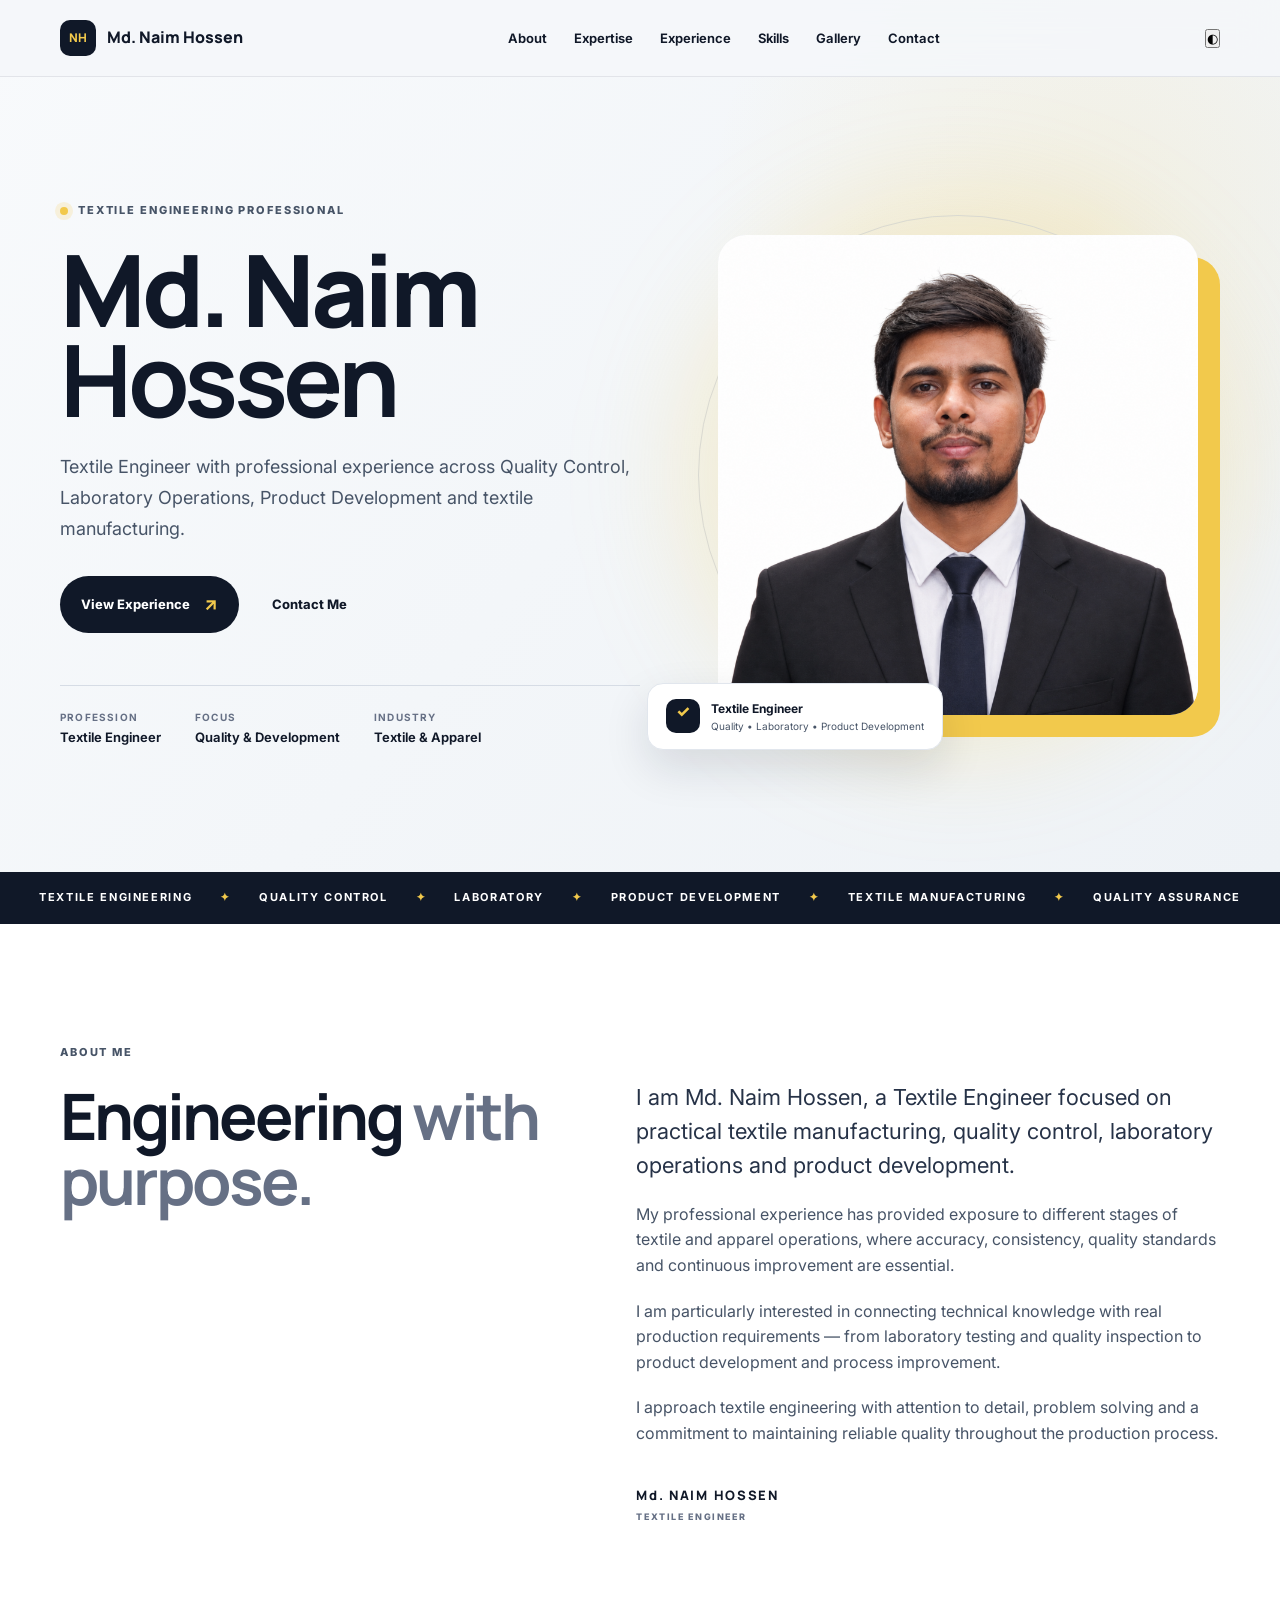
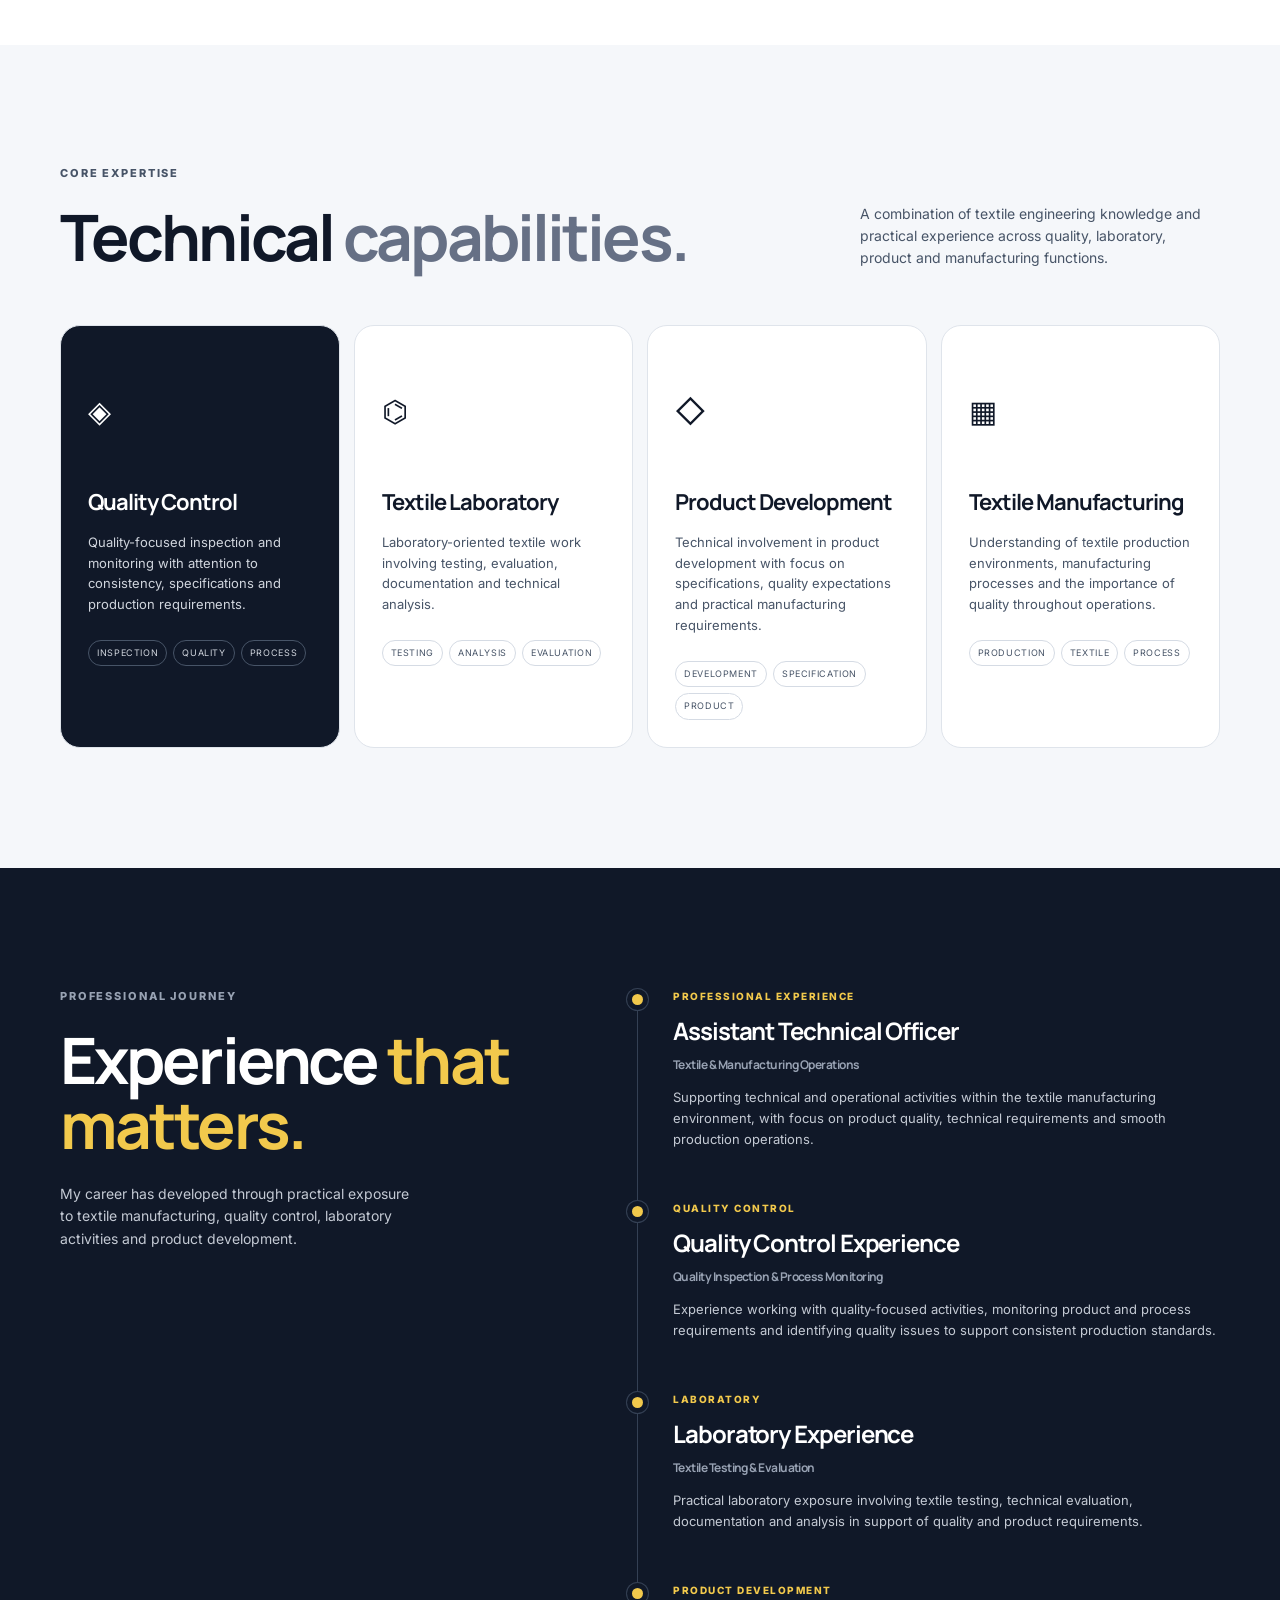
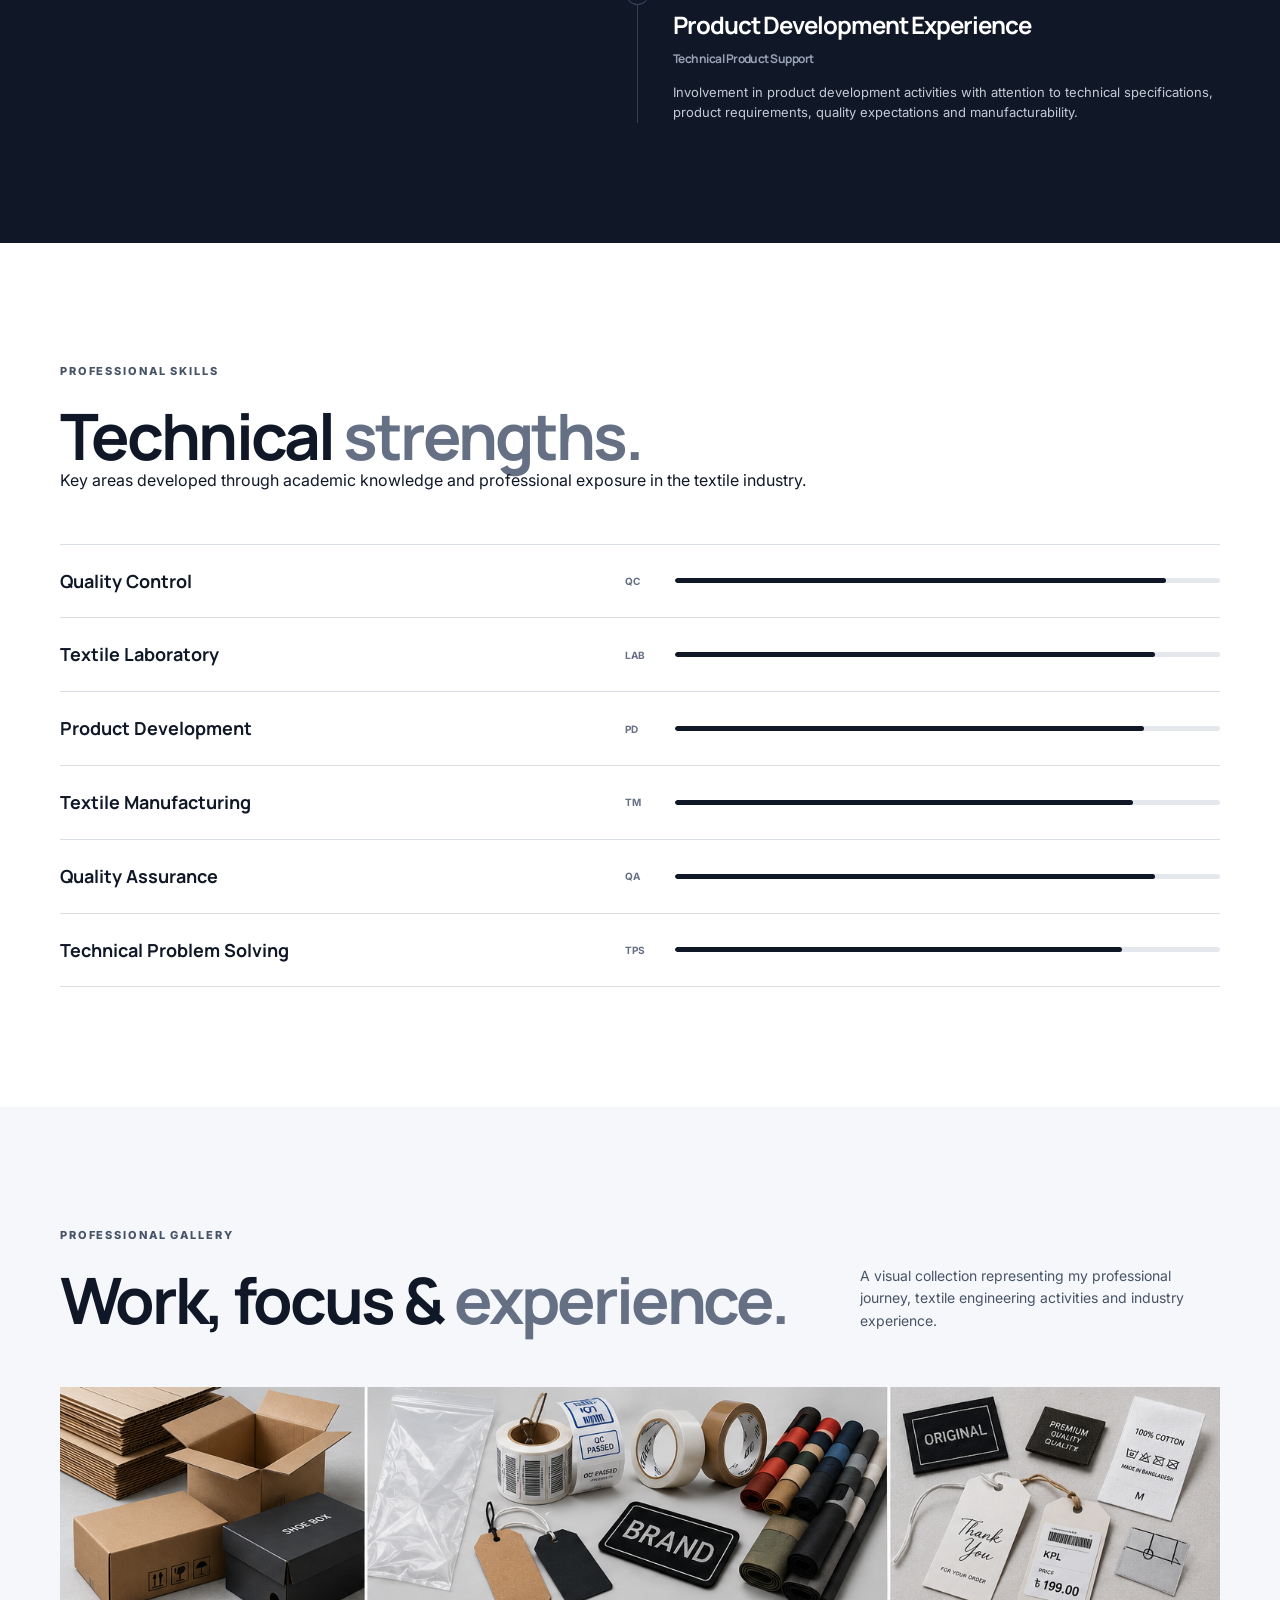
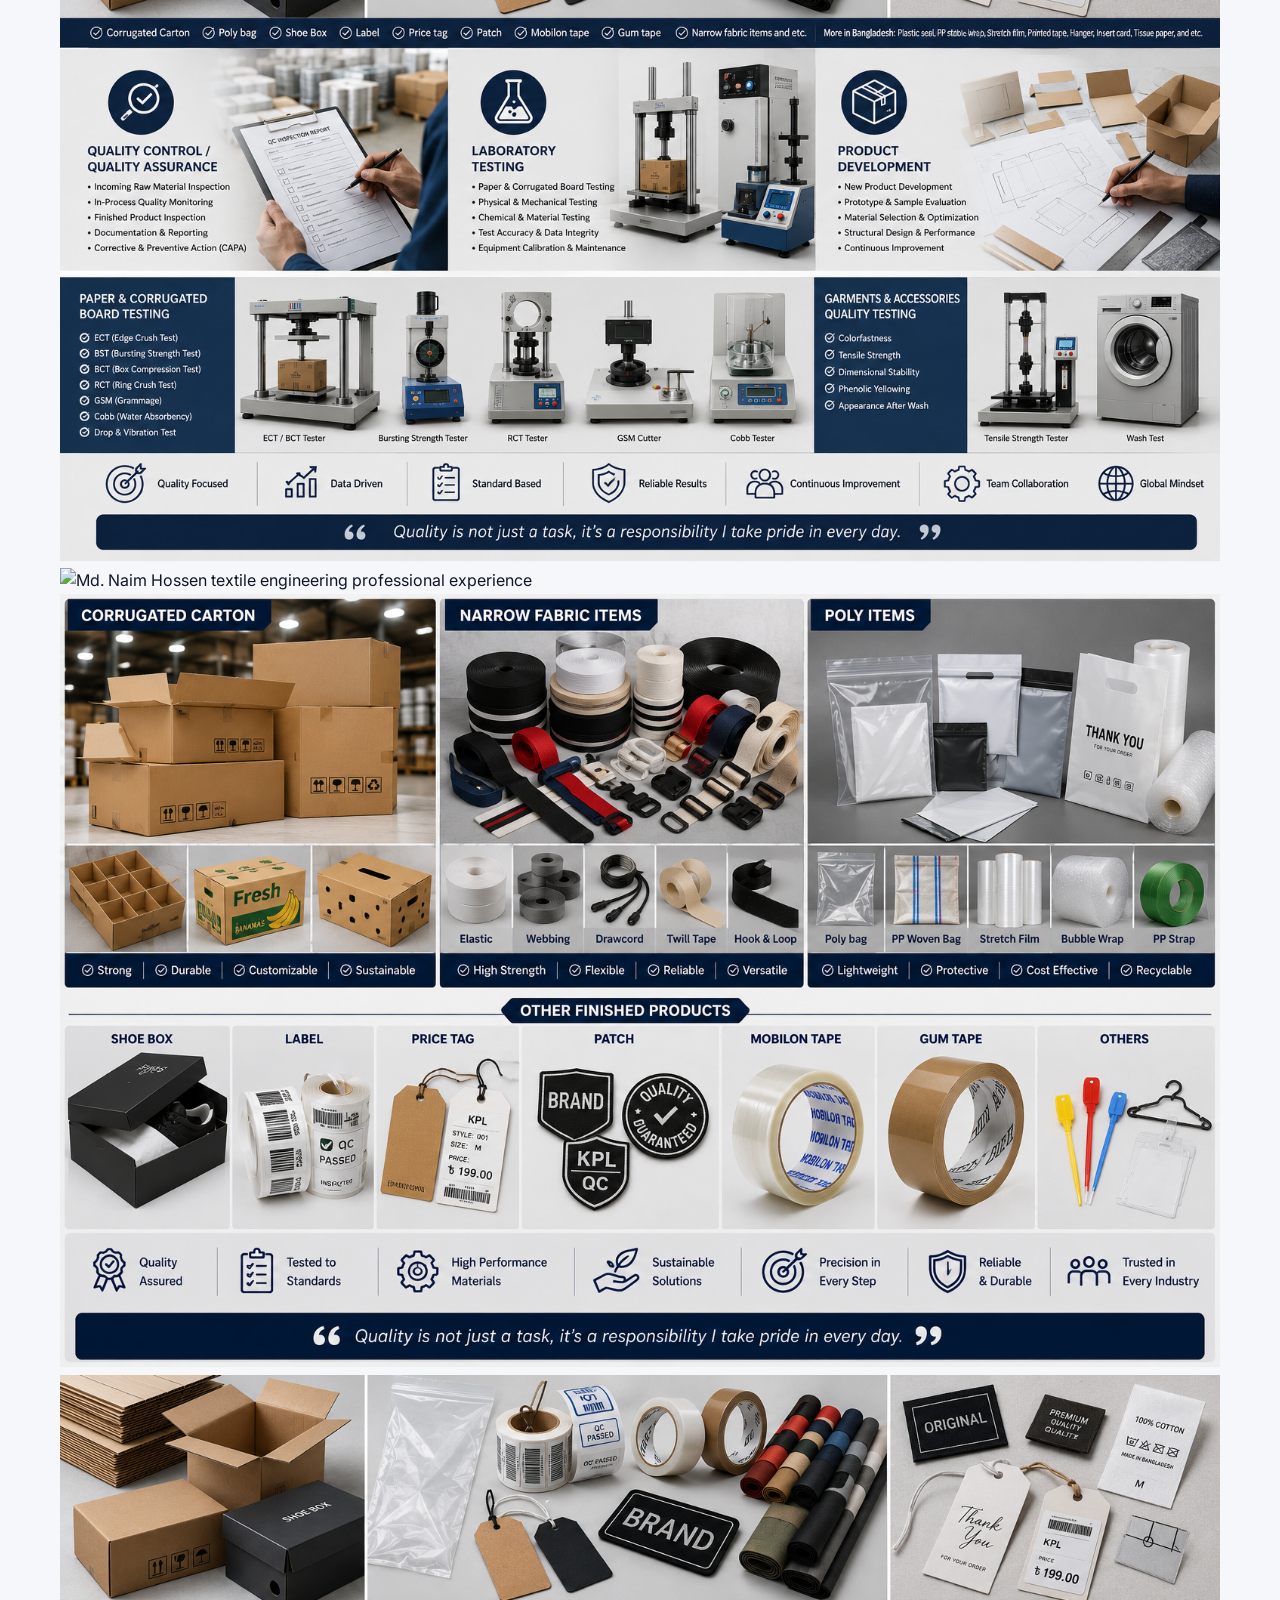
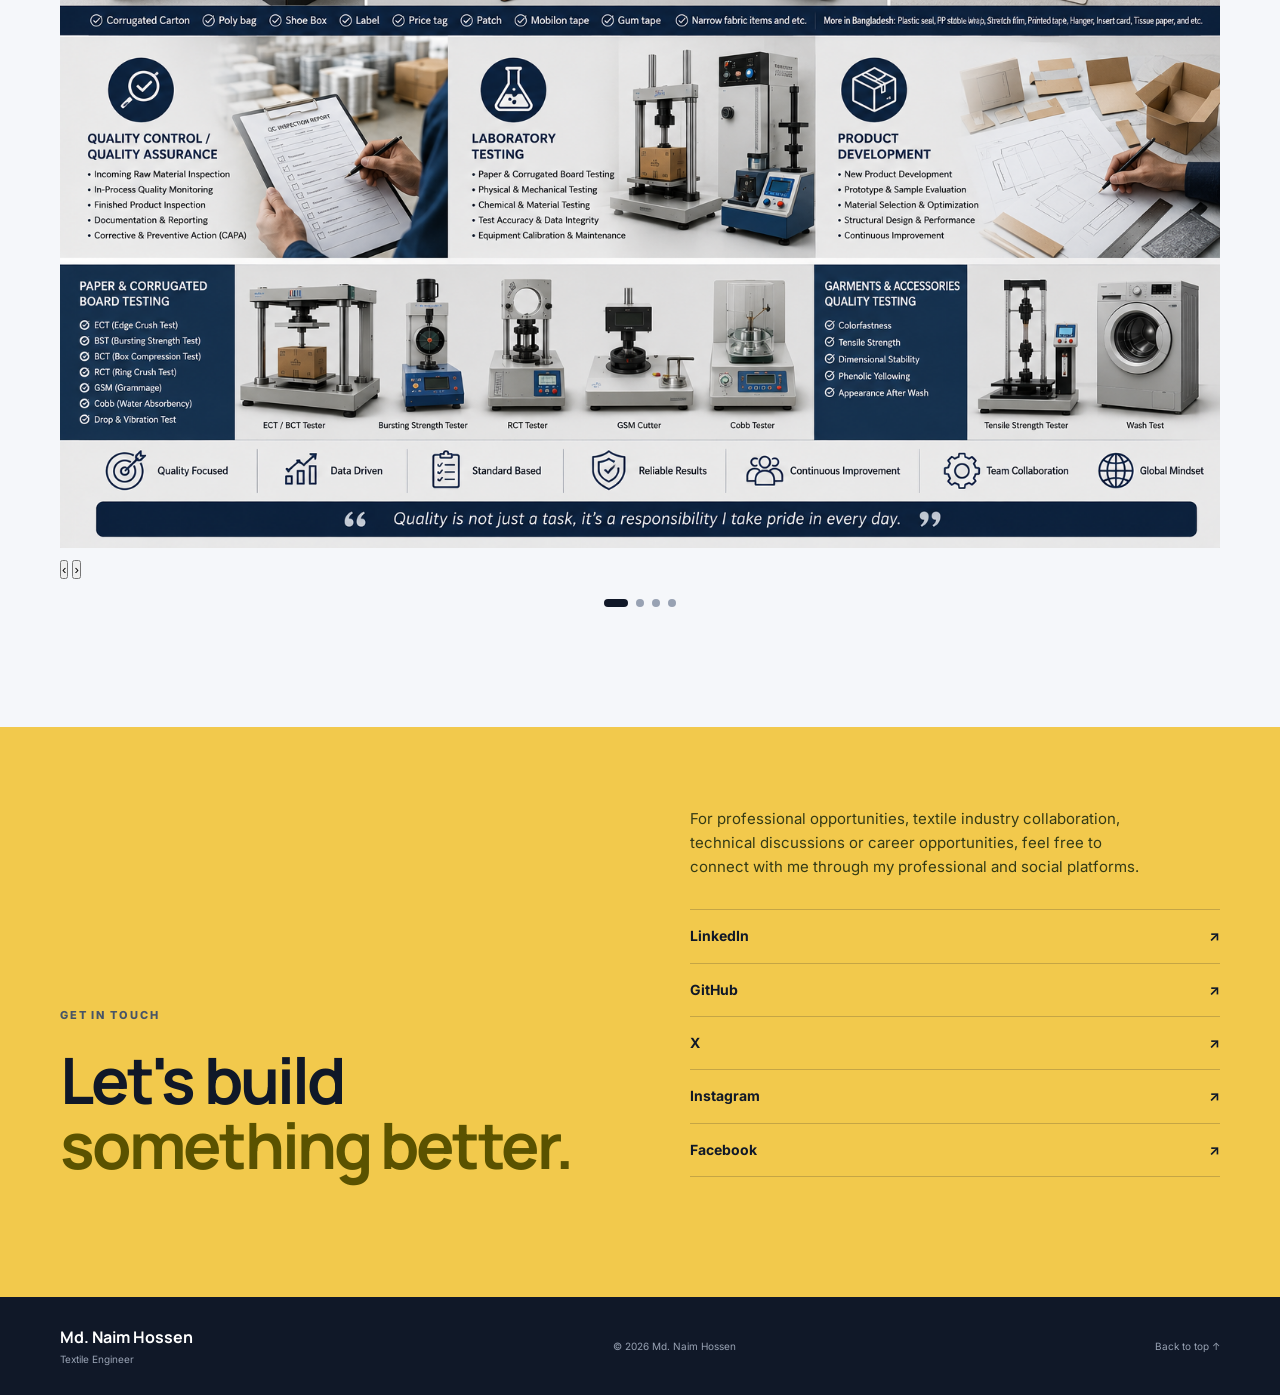
==== commit 88e9bf68: "Refine content and accessibility in index.html Updated content and improved accessibility in index.h" ====
--- a/index.html
+++ b/index.html
@@ -18,7 +18,7 @@
 
   <meta
     name="keywords"
-    content="Md Naim Hossen, Naim Hossen, Textile Engineer, Textile Engineering, Quality Control, Laboratory, Laboratory Testing, Product Development, Textile Manufacturing, Quality Assurance"
+    content="Md Naim Hossen, Naim Hossen, Textile Engineer, Textile Engineering, Quality Control, Textile Laboratory, Laboratory Testing, Product Development, Textile Manufacturing, Quality Assurance"
   >
 
   <meta
@@ -107,7 +107,7 @@
 
   <meta
     name="theme-color"
-    content="#111827"
+    content="#111111"
   >
 
   <meta
@@ -530,7 +530,7 @@
         <div>
 
           <div class="section-kicker">
-            01 / About Me
+            About Me
           </div>
 
 
@@ -621,7 +621,7 @@
           <div>
 
             <div class="section-kicker">
-              02 / Core Expertise
+              Core Expertise
             </div>
 
 
@@ -653,10 +653,6 @@
 
           <article class="expert-card featured">
 
-            <span class="card-number">
-              01
-            </span>
-
 
             <div class="card-icon">
               ◈
@@ -698,10 +694,6 @@
 
           <article class="expert-card">
 
-            <span class="card-number">
-              02
-            </span>
-
 
             <div class="card-icon">
               ⌬
@@ -709,7 +701,7 @@
 
 
             <h3>
-              Laboratory
+              Textile Laboratory
             </h3>
 
 
@@ -743,10 +735,6 @@
 
           <article class="expert-card">
 
-            <span class="card-number">
-              03
-            </span>
-
 
             <div class="card-icon">
               ◇
@@ -787,10 +775,6 @@
 
 
           <article class="expert-card">
-
-            <span class="card-number">
-              04
-            </span>
 
 
             <div class="card-icon">
@@ -853,7 +837,7 @@
         <div>
 
           <div class="section-kicker">
-            03 / Professional Journey
+            Professional Journey
           </div>
 
 
@@ -1028,7 +1012,7 @@
 
 
         <div class="section-kicker">
-          04 / Professional Skills
+          Professional Skills
         </div>
 
 
@@ -1060,7 +1044,7 @@
             </span>
 
             <b>
-              01
+              QC
             </b>
 
             <div class="skill-bar">
@@ -1077,7 +1061,7 @@
             </span>
 
             <b>
-              02
+              LAB
             </b>
 
             <div class="skill-bar">
@@ -1094,7 +1078,7 @@
             </span>
 
             <b>
-              03
+              PD
             </b>
 
             <div class="skill-bar">
@@ -1111,7 +1095,7 @@
             </span>
 
             <b>
-              04
+              TM
             </b>
 
             <div class="skill-bar">
@@ -1128,7 +1112,7 @@
             </span>
 
             <b>
-              05
+              QA
             </b>
 
             <div class="skill-bar">
@@ -1145,7 +1129,7 @@
             </span>
 
             <b>
-              06
+              TPS
             </b>
 
             <div class="skill-bar">
@@ -1163,7 +1147,7 @@
 
     <!-- =========================
          GALLERY
-         ONLY NAIM-2 TO NAIM-5
+         NAIM-2 → NAIM-5 ONLY
     ========================== -->
 
     <section
@@ -1180,7 +1164,7 @@
           <div>
 
             <div class="section-kicker">
-              05 / Professional Gallery
+              Professional Gallery
             </div>
 
 
@@ -1206,6 +1190,11 @@
 
         </div>
 
+
+        <!--
+          IMPORTANT:
+          This exact structure matches the new script.js.
+        -->
 
         <div
           class="portfolio-slider"
@@ -1213,57 +1202,65 @@
         >
 
 
-          <!-- IMAGE 2 -->
-
-          <div class="portfolio-slide active">
-
-            <img
-              src="naim-2.png"
-              alt="Md. Naim Hossen professional experience"
-              loading="lazy"
-            >
-
-          </div>
-
-
-          <!-- IMAGE 3 -->
-
-          <div class="portfolio-slide">
-
-            <img
-              src="naim-3.png"
-              alt="Md. Naim Hossen textile engineering experience"
-              loading="lazy"
-            >
-
-          </div>
-
-
-          <!-- IMAGE 4 -->
-
-          <div class="portfolio-slide">
-
-            <img
-              src="naim-4.png"
-              alt="Md. Naim Hossen laboratory experience"
-              loading="lazy"
-            >
-
-          </div>
-
-
-          <!-- IMAGE 5 -->
-
-          <div class="portfolio-slide">
-
-            <img
-              src="naim-5.png"
-              alt="Md. Naim Hossen product development experience"
-              loading="lazy"
-            >
-
-          </div>
-
+          <div class="portfolio-slides">
+
+
+            <!-- NAIM-2 -->
+
+            <div class="portfolio-slide active">
+
+              <img
+                src="naim-2.png"
+                alt="Md. Naim Hossen professional textile engineering experience"
+                loading="lazy"
+              >
+
+            </div>
+
+
+            <!-- NAIM-3 -->
+
+            <div class="portfolio-slide">
+
+              <img
+                src="naim-3.png"
+                alt="Md. Naim Hossen textile engineering professional experience"
+                loading="lazy"
+              >
+
+            </div>
+
+
+            <!-- NAIM-4 -->
+
+            <div class="portfolio-slide">
+
+              <img
+                src="naim-4.png"
+                alt="Md. Naim Hossen textile laboratory experience"
+                loading="lazy"
+              >
+
+            </div>
+
+
+            <!-- NAIM-5 -->
+
+            <div class="portfolio-slide">
+
+              <img
+                src="naim-5.png"
+                alt="Md. Naim Hossen product development experience"
+                loading="lazy"
+              >
+
+            </div>
+
+
+          </div>
+
+
+          <!-- PREVIOUS -->
 
           <button
             class="slider-button slider-prev"
@@ -1274,6 +1271,8 @@
           </button>
 
 
+          <!-- NEXT -->
+
           <button
             class="slider-button slider-next"
             type="button"
@@ -1283,13 +1282,7 @@
           </button>
 
 
-          <div
-            class="slider-counter"
-            aria-live="polite"
-          >
-            01 / 04
-          </div>
-
+          <!-- DOTS -->
 
           <div
             class="slider-dots"
@@ -1299,28 +1292,29 @@
             <button
               class="slider-dot active"
               type="button"
-              aria-label="Show image 1"
+              aria-label="Show gallery image 1"
             ></button>
 
             <button
               class="slider-dot"
               type="button"
-              aria-label="Show image 2"
+              aria-label="Show gallery image 2"
             ></button>
 
             <button
               class="slider-dot"
               type="button"
-              aria-label="Show image 3"
+              aria-label="Show gallery image 3"
             ></button>
 
             <button
               class="slider-dot"
               type="button"
-              aria-label="Show image 4"
+              aria-label="Show gallery image 4"
             ></button>
 
           </div>
+
 
         </div>
 
@@ -1345,7 +1339,7 @@
         <div>
 
           <div class="section-kicker">
-            06 / Get In Touch
+            Get In Touch
           </div>
 
 
--- a/styles.css
+++ b/styles.css
@@ -1,487 +1,1457 @@
 /* =========================================================
-   SEO PORTFOLIO IMAGE SLIDER
-========================================================= */
-
-.portfolio-slider {
+   NAIM HOSSEN — PROFESSIONAL PORTFOLIO
+   Complete Stylesheet
+   ========================================================= */
+
+* {
+  box-sizing: border-box;
+  margin: 0;
+  padding: 0;
+}
+
+:root {
+  --ink: #101828;
+  --ink-soft: #1d2939;
+  --muted: #475467;
+  --muted-light: #667085;
+
+  --paper: #f5f7fa;
+  --white: #ffffff;
+
+  --accent: #f2c94c;
+  --accent-dark: #b88a00;
+
+  --line: #d9dee7;
+  --line-dark: #344054;
+
+  --dark: #101828;
+  --dark-2: #172033;
+  --dark-3: #1d2939;
+
+  --success: #12b76a;
+}
+
+html {
+  scroll-behavior: smooth;
+}
+
+body {
+  font-family: Inter, Arial, sans-serif;
+  background: var(--paper);
+  color: var(--ink);
+  line-height: 1.6;
+  overflow-x: hidden;
+}
+
+img {
+  max-width: 100%;
+}
+
+a {
+  color: inherit;
+}
+
+button,
+a {
+  -webkit-tap-highlight-color: transparent;
+}
+
+.container {
+  width: min(1160px, calc(100% - 48px));
+  margin: 0 auto;
+}
+
+/* =========================================================
+   HEADER
+   ========================================================= */
+
+.site-header {
+  position: fixed;
+  top: 0;
+  left: 0;
+  width: 100%;
+  z-index: 100;
+
+  background: rgba(245, 247, 250, 0.92);
+  backdrop-filter: blur(18px);
+  -webkit-backdrop-filter: blur(18px);
+
+  border-bottom: 1px solid rgba(16, 24, 40, 0.08);
+}
+
+.nav {
+  min-height: 76px;
+  display: flex;
+  align-items: center;
+  justify-content: space-between;
+}
+
+.brand {
+  display: flex;
+  align-items: center;
+  gap: 11px;
+
+  text-decoration: none;
+  color: var(--ink);
+
+  font-family: Manrope, Inter, sans-serif;
+  font-weight: 800;
+}
+
+.brand-mark {
+  width: 36px;
+  height: 36px;
+
+  border-radius: 10px;
+  background: var(--ink);
+  color: var(--accent);
+
+  display: grid;
+  place-items: center;
+
+  font-size: 12px;
+  font-weight: 800;
+  letter-spacing: -0.04em;
+}
+
+.nav-links {
+  display: flex;
+  align-items: center;
+  gap: 27px;
+}
+
+.nav-links a {
+  color: var(--ink);
+  text-decoration: none;
+
+  font-size: 13px;
+  font-weight: 650;
+
+  transition: color 0.2s ease;
+}
+
+.nav-links a:hover {
+  color: var(--accent-dark);
+}
+
+.nav-cta {
+  background: var(--ink);
+  color: #ffffff !important;
+
+  padding: 11px 18px;
+  border-radius: 999px;
+}
+
+.nav-cta:hover {
+  background: #263247;
+}
+
+.menu-toggle {
+  display: none;
+
+  border: 0;
+  background: transparent;
+
+  color: var(--ink);
+  font-size: 24px;
+
+  cursor: pointer;
+}
+
+/* =========================================================
+   HERO
+   ========================================================= */
+
+.hero {
+  padding: 150px 0 72px;
+
   position: relative;
-  width: 100%;
-  min-height: 520px;
-  background: #ffffff;
-  border: 1px solid var(--line);
-  border-radius: 24px;
   overflow: hidden;
-  display: flex;
+
+  background:
+    radial-gradient(
+      circle at 85% 25%,
+      rgba(242, 201, 76, 0.13),
+      transparent 30%
+    ),
+    linear-gradient(
+      130deg,
+      #f8fafc 0%,
+      #eef2f6 100%
+    );
+}
+
+.hero-grid {
+  display: grid;
+  grid-template-columns: 1.05fr 0.95fr;
+
+  align-items: center;
+
+  min-height: 650px;
+
+  gap: 55px;
+}
+
+.eyebrow,
+.section-kicker {
+  font-size: 11px;
+  text-transform: uppercase;
+  letter-spacing: 0.17em;
+  font-weight: 800;
+  color: #475467;
+}
+
+.eyebrow {
+  display: flex;
+  align-items: center;
+  gap: 10px;
+
+  margin-bottom: 25px;
+}
+
+.eyebrow span {
+  width: 8px;
+  height: 8px;
+
+  border-radius: 50%;
+
+  background: var(--accent);
+
+  display: inline-block;
+
+  box-shadow:
+    0 0 0 5px rgba(242, 201, 76, 0.18);
+}
+
+h1,
+h2,
+h3,
+h4 {
+  font-family: Manrope, Inter, sans-serif;
+  letter-spacing: -0.045em;
+}
+
+h1 {
+  color: var(--ink);
+
+  font-size: clamp(55px, 7.8vw, 105px);
+  line-height: 0.9;
+
+  font-weight: 800;
+}
+
+h1 em {
+  font-style: normal;
+
+  color: var(--ink);
+
+  -webkit-text-stroke: 0;
+}
+
+.hero-lead {
+  max-width: 570px;
+
+  font-size: 18px;
+  line-height: 1.7;
+
+  color: var(--muted);
+
+  margin: 28px 0 32px;
+}
+
+.hero-actions {
+  display: flex;
+  flex-wrap: wrap;
+  gap: 12px;
+}
+
+.btn {
+  display: inline-flex;
   align-items: center;
   justify-content: center;
-}
-
-
-/* Each slide */
-
-.portfolio-slide {
+  gap: 14px;
+
+  text-decoration: none;
+
+  border-radius: 999px;
+
+  padding: 14px 21px;
+
+  font-size: 13px;
+  font-weight: 750;
+
+  transition:
+    transform 0.2s ease,
+    background 0.2s ease;
+}
+
+.btn:hover {
+  transform: translateY(-2px);
+}
+
+.btn-primary {
+  background: var(--ink);
+  color: #ffffff;
+}
+
+.btn-primary span {
+  color: var(--accent);
+  font-size: 18px;
+}
+
+.btn-ghost {
+  border: 1px solid #c8d0da;
+  color: var(--ink);
+  background: transparent;
+}
+
+.btn-ghost:hover {
+  background: #ffffff;
+}
+
+.hero-meta {
+  display: flex;
+  flex-wrap: wrap;
+  gap: 34px;
+
+  margin-top: 52px;
+  padding-top: 23px;
+
+  border-top: 1px solid #d6dce5;
+}
+
+.hero-meta div {
+  display: flex;
+  flex-direction: column;
+  gap: 2px;
+}
+
+.hero-meta strong {
+  font-size: 10px;
+  text-transform: uppercase;
+  letter-spacing: 0.12em;
+
+  color: #667085;
+}
+
+.hero-meta span {
+  font-size: 13px;
+  font-weight: 650;
+
+  color: var(--ink);
+}
+
+/* =========================================================
+   HERO PHOTO
+   ========================================================= */
+
+.hero-visual {
+  height: 620px;
+
+  position: relative;
+
+  display: grid;
+  place-items: center;
+}
+
+.photo-frame {
+  width: min(480px, 92%);
+
+  position: relative;
+  z-index: 2;
+}
+
+.photo-frame img {
+  display: block;
+
+  width: 100%;
+  height: auto;
+
+  /*
+     IMPORTANT:
+     Do not crop the main image.
+  */
+  aspect-ratio: auto;
+
+  object-fit: contain;
+  object-position: center;
+
+  border-radius: 28px;
+
+  background: #e9edf2;
+
+  box-shadow:
+    22px 22px 0 var(--accent);
+}
+
+.photo-glow {
   position: absolute;
-  inset: 0;
-
+
+  inset: -35px;
+
+  border-radius: 50%;
+
+  background: rgba(242, 201, 76, 0.22);
+
+  filter: blur(55px);
+
+  z-index: -1;
+}
+
+.floating-card {
+  position: absolute;
+
+  left: -48px;
+  bottom: 35px;
+
+  background: var(--white);
+
+  border: 1px solid #e1e6ed;
+
+  border-radius: 16px;
+
+  padding: 15px 18px;
+
+  display: flex;
+  align-items: center;
+  gap: 11px;
+
+  box-shadow:
+    0 18px 45px rgba(16, 24, 40, 0.12);
+
+  z-index: 5;
+}
+
+.mini-icon {
+  width: 34px;
+  height: 34px;
+
+  border-radius: 10px;
+
+  background: var(--ink);
+  color: var(--accent);
+
+  display: grid;
+  place-items: center;
+
+  font-weight: 800;
+}
+
+.floating-card div {
+  display: flex;
+  flex-direction: column;
+}
+
+.floating-card strong {
+  font-size: 12px;
+  color: var(--ink);
+}
+
+.floating-card small {
+  font-size: 10px;
+  color: var(--muted);
+}
+
+.orb {
+  position: absolute;
+
+  border: 1px solid #d6dce5;
+
+  border-radius: 50%;
+}
+
+.orb-one {
+  width: 520px;
+  height: 520px;
+}
+
+.orb-two {
+  width: 390px;
+  height: 390px;
+}
+
+.hero-line {
+  height: 1px;
+  background: #d8dee7;
+}
+
+/* =========================================================
+   TICKER
+   ========================================================= */
+
+.ticker {
+  background: var(--ink);
+  color: #ffffff;
+
+  overflow: hidden;
+
+  padding: 17px 0;
+
+  white-space: nowrap;
+}
+
+.ticker-track {
   display: flex;
   align-items: center;
   justify-content: center;
 
-  opacity: 0;
-  visibility: hidden;
+  gap: 28px;
+
+  font-size: 11px;
+  letter-spacing: 0.15em;
+
+  font-weight: 700;
+}
+
+.ticker b {
+  color: var(--accent);
+}
+
+/* =========================================================
+   SECTIONS
+   ========================================================= */
+
+.section {
+  padding: 120px 0;
+}
+
+.about {
+  background: #ffffff;
+}
+
+.two-col {
+  display: grid;
+  grid-template-columns: 1fr 1.2fr;
+
+  gap: 90px;
+}
+
+.section-kicker {
+  margin-bottom: 22px;
+}
+
+h2 {
+  color: var(--ink);
+
+  font-size: clamp(42px, 5vw, 68px);
+
+  line-height: 1.02;
+}
+
+h2 span {
+  color: #667085;
+}
+
+.about-copy {
+  padding-top: 36px;
+
+  max-width: 650px;
+}
+
+.about-copy p {
+  color: var(--muted);
+
+  font-size: 16px;
+
+  margin-bottom: 20px;
+}
+
+.about-copy .large {
+  font-size: 22px;
+  line-height: 1.55;
+
+  color: #263247;
+}
+
+.signature {
+  margin-top: 38px;
+
+  font-family: Manrope, Inter, sans-serif;
+
+  font-weight: 800;
+
+  letter-spacing: 0.13em;
+
+  font-size: 13px;
+
+  color: var(--ink);
+}
+
+.signature span {
+  display: block;
+
+  font-family: Inter, sans-serif;
+
+  font-size: 9px;
+
+  color: #667085;
+
+  letter-spacing: 0.18em;
+
+  margin-top: 5px;
+}
+
+/* =========================================================
+   EXPERTISE
+   ========================================================= */
+
+.expertise {
+  background: var(--paper);
+}
+
+.section-head {
+  display: flex;
+
+  justify-content: space-between;
+  align-items: flex-end;
+
+  gap: 40px;
+
+  margin-bottom: 55px;
+}
+
+.section-intro {
+  max-width: 360px;
+
+  color: var(--muted);
+
+  font-size: 14px;
+}
+
+.expertise-grid {
+  display: grid;
+
+  grid-template-columns: repeat(4, 1fr);
+
+  gap: 14px;
+}
+
+.expert-card {
+  background: #ffffff;
+
+  border: 1px solid #dfe4eb;
+
+  border-radius: 20px;
+
+  padding: 27px;
+
+  min-height: 330px;
+
+  position: relative;
 
   transition:
-    opacity .6s ease,
-    visibility .6s ease;
-
-  padding: 30px;
-}
-
-
-/* Active slide */
-
-.portfolio-slide.active {
+    transform 0.3s ease,
+    box-shadow 0.3s ease;
+}
+
+.expert-card:hover {
+  transform: translateY(-6px);
+
+  box-shadow:
+    0 18px 40px rgba(16, 24, 40, 0.09);
+}
+
+.expert-card.featured {
+  background: var(--ink);
+
+  color: #ffffff;
+}
+
+.card-number {
+  position: absolute;
+
+  right: 22px;
+  top: 20px;
+
+  font-size: 10px;
+
+  color: #667085;
+}
+
+.featured .card-number {
+  color: #98a2b3;
+}
+
+.card-icon {
+  font-size: 30px;
+
+  margin: 34px 0 50px;
+}
+
+.expert-card h3 {
+  color: var(--ink);
+
+  font-size: 22px;
+
+  margin-bottom: 12px;
+}
+
+.expert-card p {
+  font-size: 13px;
+
+  color: var(--muted);
+}
+
+.featured h3 {
+  color: #ffffff;
+}
+
+.featured p {
+  color: #d0d5dd;
+}
+
+.tag-row {
+  display: flex;
+
+  flex-wrap: wrap;
+
+  gap: 6px;
+
+  margin-top: 25px;
+}
+
+.tag-row span {
+  font-size: 9px;
+
+  text-transform: uppercase;
+
+  letter-spacing: 0.07em;
+
+  border: 1px solid #d5dbe4;
+
+  border-radius: 999px;
+
+  padding: 5px 8px;
+
+  color: #475467;
+}
+
+.featured .tag-row span {
+  border-color: #475467;
+
+  color: #d0d5dd;
+}
+
+/* =========================================================
+   EXPERIENCE
+   ========================================================= */
+
+.experience {
+  background: var(--ink);
+
+  color: #ffffff;
+}
+
+.experience .section-kicker {
+  color: #98a2b3;
+}
+
+.experience h2 {
+  color: #ffffff;
+}
+
+.experience h2 span {
+  color: var(--accent);
+}
+
+.experience-layout {
+  display: grid;
+
+  grid-template-columns: 0.9fr 1.1fr;
+
+  gap: 100px;
+}
+
+.experience .section-intro {
+  margin-top: 25px;
+
+  color: #c4cad4;
+}
+
+.timeline {
+  border-left: 1px solid #344054;
+
+  padding-left: 35px;
+}
+
+.timeline-item {
   position: relative;
 
-  opacity: 1;
-  visibility: visible;
-}
-
-
-/* IMPORTANT:
-   Image keeps its original proportions.
-   No aggressive cropping.
+  padding: 0 0 50px;
+}
+
+.timeline-item:last-child {
+  padding-bottom: 0;
+}
+
+.timeline-dot {
+  position: absolute;
+
+  left: -41px;
+  top: 6px;
+
+  width: 11px;
+  height: 11px;
+
+  background: var(--accent);
+
+  border-radius: 50%;
+
+  box-shadow:
+    0 0 0 5px var(--ink),
+    0 0 0 6px #344054;
+}
+
+.timeline-date {
+  font-size: 10px;
+
+  letter-spacing: 0.15em;
+
+  color: var(--accent);
+
+  font-weight: 800;
+
+  margin-bottom: 8px;
+}
+
+.timeline h3 {
+  font-size: 24px;
+
+  color: #ffffff;
+}
+
+.timeline h4 {
+  font-size: 12px;
+
+  color: #98a2b3;
+
+  margin: 5px 0 13px;
+}
+
+.timeline p {
+  font-size: 13px;
+
+  color: #c4cad4;
+
+  max-width: 600px;
+}
+
+/* =========================================================
+   SKILLS
+   ========================================================= */
+
+.skills {
+  background: #ffffff;
+}
+
+.skill-list {
+  margin-top: 50px;
+
+  border-top: 1px solid var(--line);
+}
+
+.skill-row {
+  display: grid;
+
+  grid-template-columns: 2fr 30px 2fr;
+
+  align-items: center;
+
+  gap: 20px;
+
+  padding: 22px 0;
+
+  border-bottom: 1px solid var(--line);
+}
+
+.skill-row > span {
+  font-family: Manrope, Inter, sans-serif;
+
+  font-weight: 700;
+
+  font-size: 18px;
+
+  color: var(--ink);
+}
+
+.skill-row > b {
+  font-size: 10px;
+
+  color: #667085;
+}
+
+.skill-bar {
+  height: 5px;
+
+  background: #e4e7ec;
+
+  border-radius: 20px;
+
+  overflow: hidden;
+}
+
+.skill-bar i {
+  height: 100%;
+
+  display: block;
+
+  background: var(--ink);
+
+  border-radius: 20px;
+}
+
+/* =========================================================
+   GALLERY
+   ========================================================= */
+
+.gallery {
+  background: var(--paper);
+}
+
+.gallery-grid {
+  display: grid;
+
+  grid-template-columns: 1fr;
+
+  gap: 18px;
+
+  position: relative;
+}
+
+/*
+   Gallery images are NOT cropped.
+   Full image stays visible.
 */
 
-.portfolio-slide img {
+.gallery-grid img {
+  width: 100%;
+
+  height: auto;
+
+  max-height: 620px;
+
+  object-fit: contain;
+
+  object-position: center;
+
   display: block;
 
+  border-radius: 20px;
+
+  background: #e9edf2;
+
+  border: 1px solid #dfe4eb;
+}
+
+/* =========================================================
+   SLIDER SUPPORT
+   Works with common slider classes
+   ========================================================= */
+
+.slider,
+.gallery-slider {
+  position: relative;
+
+  width: 100%;
+
+  overflow: hidden;
+
+  border-radius: 24px;
+}
+
+.slides,
+.gallery-slides {
+  display: flex;
+
+  width: 100%;
+
+  transition: transform 0.6s ease;
+}
+
+.slide,
+.gallery-slide {
+  min-width: 100%;
+
+  flex: 0 0 100%;
+
+  display: flex;
+
+  align-items: center;
+  justify-content: center;
+
+  background: #e9edf2;
+}
+
+.slide img,
+.gallery-slide img {
   width: 100%;
   height: auto;
 
-  max-width: 100%;
   max-height: 650px;
 
   object-fit: contain;
 
-  border-radius: 18px;
-}
-
-
-/* Previous / next buttons */
-
-.slider-button {
+  display: block;
+}
+
+.slider-btn,
+.prev,
+.next,
+.gallery-prev,
+.gallery-next {
   position: absolute;
 
   top: 50%;
+
   transform: translateY(-50%);
 
-  z-index: 10;
-
-  width: 48px;
-  height: 48px;
-
-  border: 1px solid rgba(11,18,32,.12);
+  width: 44px;
+  height: 44px;
+
+  border: 0;
 
   border-radius: 50%;
 
-  background: rgba(255,255,255,.94);
-
-  color: #0b1220;
-
-  cursor: pointer;
-
-  font-size: 20px;
+  background: rgba(16, 24, 40, 0.82);
+
+  color: #ffffff;
 
   display: grid;
   place-items: center;
 
-  box-shadow:
-    0 8px 25px rgba(11,18,32,.12);
+  cursor: pointer;
+
+  z-index: 10;
+
+  font-size: 18px;
 
   transition:
-    transform .2s ease,
-    background .2s ease;
-}
-
-
-.slider-button:hover {
-  transform:
-    translateY(-50%)
-    scale(1.06);
-
-  background: #ffffff;
-}
-
-
-.slider-prev {
-  left: 20px;
-}
-
-
-.slider-next {
-  right: 20px;
-}
-
-
-/* Dots */
-
-.slider-dots {
-  position: absolute;
-
-  bottom: 18px;
-  left: 50%;
-
-  transform: translateX(-50%);
-
-  z-index: 20;
-
-  display: flex;
+    background 0.2s ease,
+    transform 0.2s ease;
+}
+
+.slider-btn:hover,
+.prev:hover,
+.next:hover,
+.gallery-prev:hover,
+.gallery-next:hover {
+  background: #000000;
+}
+
+.prev,
+.gallery-prev {
+  left: 18px;
+}
+
+.next,
+.gallery-next {
+  right: 18px;
+}
+
+.slider-dots,
+.gallery-dots {
+  display: flex;
+
+  justify-content: center;
 
   gap: 8px;
 
-  padding: 8px 12px;
-
-  background: rgba(11,18,32,.82);
-
-  border-radius: 999px;
-}
-
-
-.slider-dot {
+  margin-top: 18px;
+}
+
+.slider-dots button,
+.gallery-dots button {
   width: 8px;
   height: 8px;
 
-  padding: 0;
-
   border: 0;
 
   border-radius: 50%;
 
-  background: #aeb6c1;
+  background: #98a2b3;
 
   cursor: pointer;
-
-  transition:
-    width .25s ease,
-    background .25s ease;
-}
-
-
-.slider-dot.active {
+}
+
+.slider-dots button.active,
+.gallery-dots button.active {
   width: 24px;
 
   border-radius: 999px;
 
-  background: #ffffff;
-}
-
-
-/* =========================================================
-   BETTER IMAGE HANDLING FOR MAIN PORTRAIT
-========================================================= */
-
-.photo-frame img {
-  width: 100%;
-  height: auto;
-
-  aspect-ratio: auto;
-
-  object-fit: contain;
-}
-
-
-/* =========================================================
-   DARK MODE
-   Use a visible neutral accent instead of lime.
-========================================================= */
-
-@media (prefers-color-scheme: dark) {
-
-  :root {
-
-    --ink: #f4f7fb;
-
-    --muted: #aeb7c5;
-
-    --paper: #0d1117;
-
-    --white: #161b22;
-
-    --accent: #7dd3fc;
-
-    --line: #303846;
-
-  }
-
-
-  body {
-    background: var(--paper);
-    color: #f4f7fb;
-  }
-
-
-  .site-header {
-    background: rgba(13,17,23,.88);
-
-    border-bottom-color:
-      rgba(255,255,255,.08);
-  }
-
-
-  .brand {
-    color: #ffffff;
-  }
-
-
-  .nav-links a {
-    color: #ffffff;
-  }
-
-
-  .nav-cta {
+  background: var(--ink);
+}
+
+/* =========================================================
+   CONTACT
+   ========================================================= */
+
+.contact {
+  padding-top: 80px;
+
+  background: var(--accent);
+
+  color: var(--ink);
+}
+
+.contact-box {
+  display: grid;
+
+  grid-template-columns: 1fr 1fr;
+
+  gap: 100px;
+
+  align-items: end;
+}
+
+.contact h2 {
+  color: var(--ink);
+}
+
+.contact h2 span {
+  color: #5a5200;
+}
+
+.contact-right > p {
+  max-width: 470px;
+
+  font-size: 15px;
+
+  color: #343b16;
+
+  margin-bottom: 30px;
+}
+
+.social-links {
+  display: flex;
+
+  flex-direction: column;
+}
+
+.social-links a {
+  display: flex;
+
+  justify-content: space-between;
+
+  text-decoration: none;
+
+  color: var(--ink);
+
+  font-weight: 700;
+
+  font-size: 14px;
+
+  padding: 15px 0;
+
+  border-top: 1px solid rgba(16, 24, 40, 0.2);
+}
+
+.social-links a:last-child {
+  border-bottom: 1px solid rgba(16, 24, 40, 0.2);
+}
+
+.social-links a:hover {
+  color: #4d4700;
+}
+
+/* =========================================================
+   FOOTER
+   ========================================================= */
+
+footer {
+  background: var(--ink);
+
+  color: #ffffff;
+
+  padding: 28px 0;
+}
+
+.footer-inner {
+  display: flex;
+
+  justify-content: space-between;
+
+  align-items: center;
+
+  gap: 20px;
+}
+
+.footer-inner div:first-child {
+  display: flex;
+
+  flex-direction: column;
+}
+
+.footer-inner strong {
+  font-family: Manrope, Inter, sans-serif;
+
+  color: #ffffff;
+}
+
+.footer-inner span {
+  font-size: 10px;
+
+  color: #98a2b3;
+}
+
+.footer-inner > div:nth-child(2),
+footer a {
+  font-size: 10px;
+
+  color: #98a2b3;
+
+  text-decoration: none;
+}
+
+footer a:hover {
+  color: #ffffff;
+}
+
+/* =========================================================
+   RESPONSIVE — TABLET
+   ========================================================= */
+
+@media (max-width: 900px) {
+
+  .nav-links {
+    display: none;
+
+    position: absolute;
+
+    top: 76px;
+    left: 0;
+
+    width: 100%;
+
     background: #ffffff;
-    color: #0b1220 !important;
-  }
-
+
+    padding: 20px 24px;
+
+    flex-direction: column;
+
+    align-items: flex-start;
+
+    border-bottom: 1px solid var(--line);
+  }
+
+  .nav-links.open {
+    display: flex;
+  }
+
+  .menu-toggle {
+    display: block;
+  }
+
+  .hero-grid,
+  .two-col,
+  .experience-layout,
+  .contact-box {
+    grid-template-columns: 1fr;
+  }
 
   .hero {
-    background:
-      linear-gradient(
-        130deg,
-        #0d1117 0%,
-        #161b22 100%
-      );
-  }
-
-
-  .hero-lead {
-    color: #b8c1ce;
-  }
-
+    padding-top: 120px;
+  }
+
+  .hero-grid {
+    min-height: auto;
+  }
+
+  .hero-visual {
+    height: auto;
+
+    min-height: 520px;
+  }
+
+  .photo-frame {
+    width: min(470px, 88%);
+  }
+
+  .floating-card {
+    left: 0;
+  }
+
+  .two-col {
+    gap: 30px;
+  }
+
+  .about-copy {
+    padding-top: 0;
+  }
+
+  .expertise-grid {
+    grid-template-columns: 1fr 1fr;
+  }
+
+  .section-head {
+    align-items: flex-start;
+
+    flex-direction: column;
+  }
+
+  .experience-layout {
+    gap: 50px;
+  }
+
+  .contact-box {
+    gap: 45px;
+  }
+
+  .gallery-grid img {
+    max-height: 600px;
+  }
+}
+
+/* =========================================================
+   RESPONSIVE — MOBILE
+   ========================================================= */
+
+@media (max-width: 600px) {
+
+  .container {
+    width: min(100% - 32px, 1160px);
+  }
+
+  .nav {
+    min-height: 68px;
+  }
+
+  .nav-links {
+    top: 68px;
+  }
+
+  .hero {
+    padding-top: 105px;
+  }
+
+  .hero-grid {
+    gap: 15px;
+  }
+
+  .hero-visual {
+    min-height: 440px;
+  }
+
+  .photo-frame {
+    width: 92%;
+  }
+
+  .photo-frame img {
+    border-radius: 20px;
+
+    box-shadow:
+      14px 14px 0 var(--accent);
+  }
+
+  .floating-card {
+    bottom: 15px;
+    left: -3px;
+  }
 
   .hero-meta {
-    border-top-color: #303846;
-  }
-
-
-  .hero-meta strong {
-    color: #9ca8b7;
-  }
-
-
-  .hero-meta span {
-    color: #ffffff;
-  }
-
-
-  h1,
-  h2,
-  h3 {
-    color: #ffffff;
-  }
-
-
-  h1 em {
-    color: #7dd3fc;
-
-    -webkit-text-stroke:
-      0;
-  }
-
-
-  .btn-primary {
-    background: #ffffff;
-    color: #0b1220;
-  }
-
-
-  .btn-ghost {
-    color: #ffffff;
-    border-color: #46505f;
-  }
-
-
-  .about,
-  .skills {
-    background: #11161d;
-  }
-
-
-  .about-copy p {
-    color: #b3bdca;
-  }
-
-
-  .about-copy .large {
-    color: #e5eaf0;
-  }
-
-
-  .expertise {
-    background: #0d1117;
-  }
-
+    gap: 15px;
+
+    flex-wrap: wrap;
+  }
+
+  .hero-meta div {
+    min-width: 100px;
+  }
+
+  .section {
+    padding: 80px 0;
+  }
+
+  .expertise-grid {
+    grid-template-columns: 1fr;
+  }
 
   .expert-card {
-    background: #161b22;
-
-    border-color: #303846;
-  }
-
-
-  .expert-card h3 {
-    color: #ffffff;
-  }
-
-
-  .expert-card p {
-    color: #aeb7c4;
-  }
-
-
-  .expert-card.featured {
-    background: #ffffff;
-    color: #0b1220;
-  }
-
-
-  .expert-card.featured h3 {
-    color: #0b1220;
-  }
-
-
-  .expert-card.featured p {
-    color: #4b5563;
-  }
-
-
-  .tag-row span {
-    color: #b8c1ce;
-    border-color: #3a4452;
-  }
-
-
-  .featured .tag-row span {
-    color: #374151;
-    border-color: #cbd5e1;
-  }
-
-
-  .skills .skill-list {
-    border-top-color: #303846;
-  }
-
+    min-height: 280px;
+  }
 
   .skill-row {
-    border-bottom-color: #303846;
-  }
-
-
-  .skill-row > span {
-    color: #ffffff;
-  }
-
+    grid-template-columns: 1fr 25px;
+  }
 
   .skill-bar {
-    background: #2b3440;
-  }
-
-
-  .skill-bar i {
-    background: #7dd3fc;
-  }
-
-
-  .gallery {
-    background: #0d1117;
-  }
-
-
-  .portfolio-slider {
-    background: #161b22;
-    border-color: #303846;
-  }
-
-
-  .slider-button {
-    background: #ffffff;
-    color: #0b1220;
-  }
-
-
-  .contact {
-    background: #7dd3fc;
-    color: #0b1220;
-  }
-
-
-  .contact h2,
-  .contact h2 span {
-    color: #0b1220;
-  }
-
-
-  .contact-right > p {
-    color: #172033;
-  }
-
-
-  .social-links a {
-    color: #0b1220;
-    border-color: rgba(11,18,32,.25);
-  }
-
-
-  footer {
-    background: #070a0f;
-  }
-
-}
-
-
-/* =========================================================
-   MOBILE SLIDER
-========================================================= */
-
-@media (max-width: 700px) {
-
-  .portfolio-slider {
-    min-height: 380px;
-
-    border-radius: 18px;
-  }
-
-
-  .portfolio-slide {
-    padding: 18px;
-  }
-
-
-  .portfolio-slide img {
-    max-height: 500px;
-  }
-
-
-  .slider-button {
-    width: 40px;
-    height: 40px;
-
-    font-size: 17px;
-  }
-
-
-  .slider-prev {
+    grid-column: 1 / -1;
+  }
+
+  .gallery-grid img {
+    max-height: none;
+
+    border-radius: 16px;
+  }
+
+  .slider,
+  .gallery-slider {
+    border-radius: 16px;
+  }
+
+  .slide img,
+  .gallery-slide img {
+    max-height: none;
+  }
+
+  .slider-btn,
+  .prev,
+  .next,
+  .gallery-prev,
+  .gallery-next {
+    width: 38px;
+    height: 38px;
+
+    font-size: 15px;
+  }
+
+  .prev,
+  .gallery-prev {
     left: 10px;
   }
 
-
-  .slider-next {
+  .next,
+  .gallery-next {
     right: 10px;
   }
 
-
-  .slider-dots {
-    bottom: 10px;
-  }
-
-}
+  .footer-inner {
+    align-items: flex-start;
+
+    flex-direction: column;
+  }
+
+  .ticker-track {
+    justify-content: flex-start;
+
+    gap: 20px;
+  }
+}
+
+/* =========================================================
+   ACCESSIBILITY
+   ========================================================= */
+
+:focus-visible {
+  outline: 3px solid var(--accent-dark);
+
+  outline-offset: 3px;
+}
+
+/* =========================================================
+   REDUCED MOTION
+   ========================================================= */
+
+@media (prefers-reduced-motion: reduce) {
+
+  html {
+    scroll-behavior: auto;
+  }
+
+  *,
+  *::before,
+  *::after {
+    transition: none !important;
+    animation: none !important;
+  }
+}
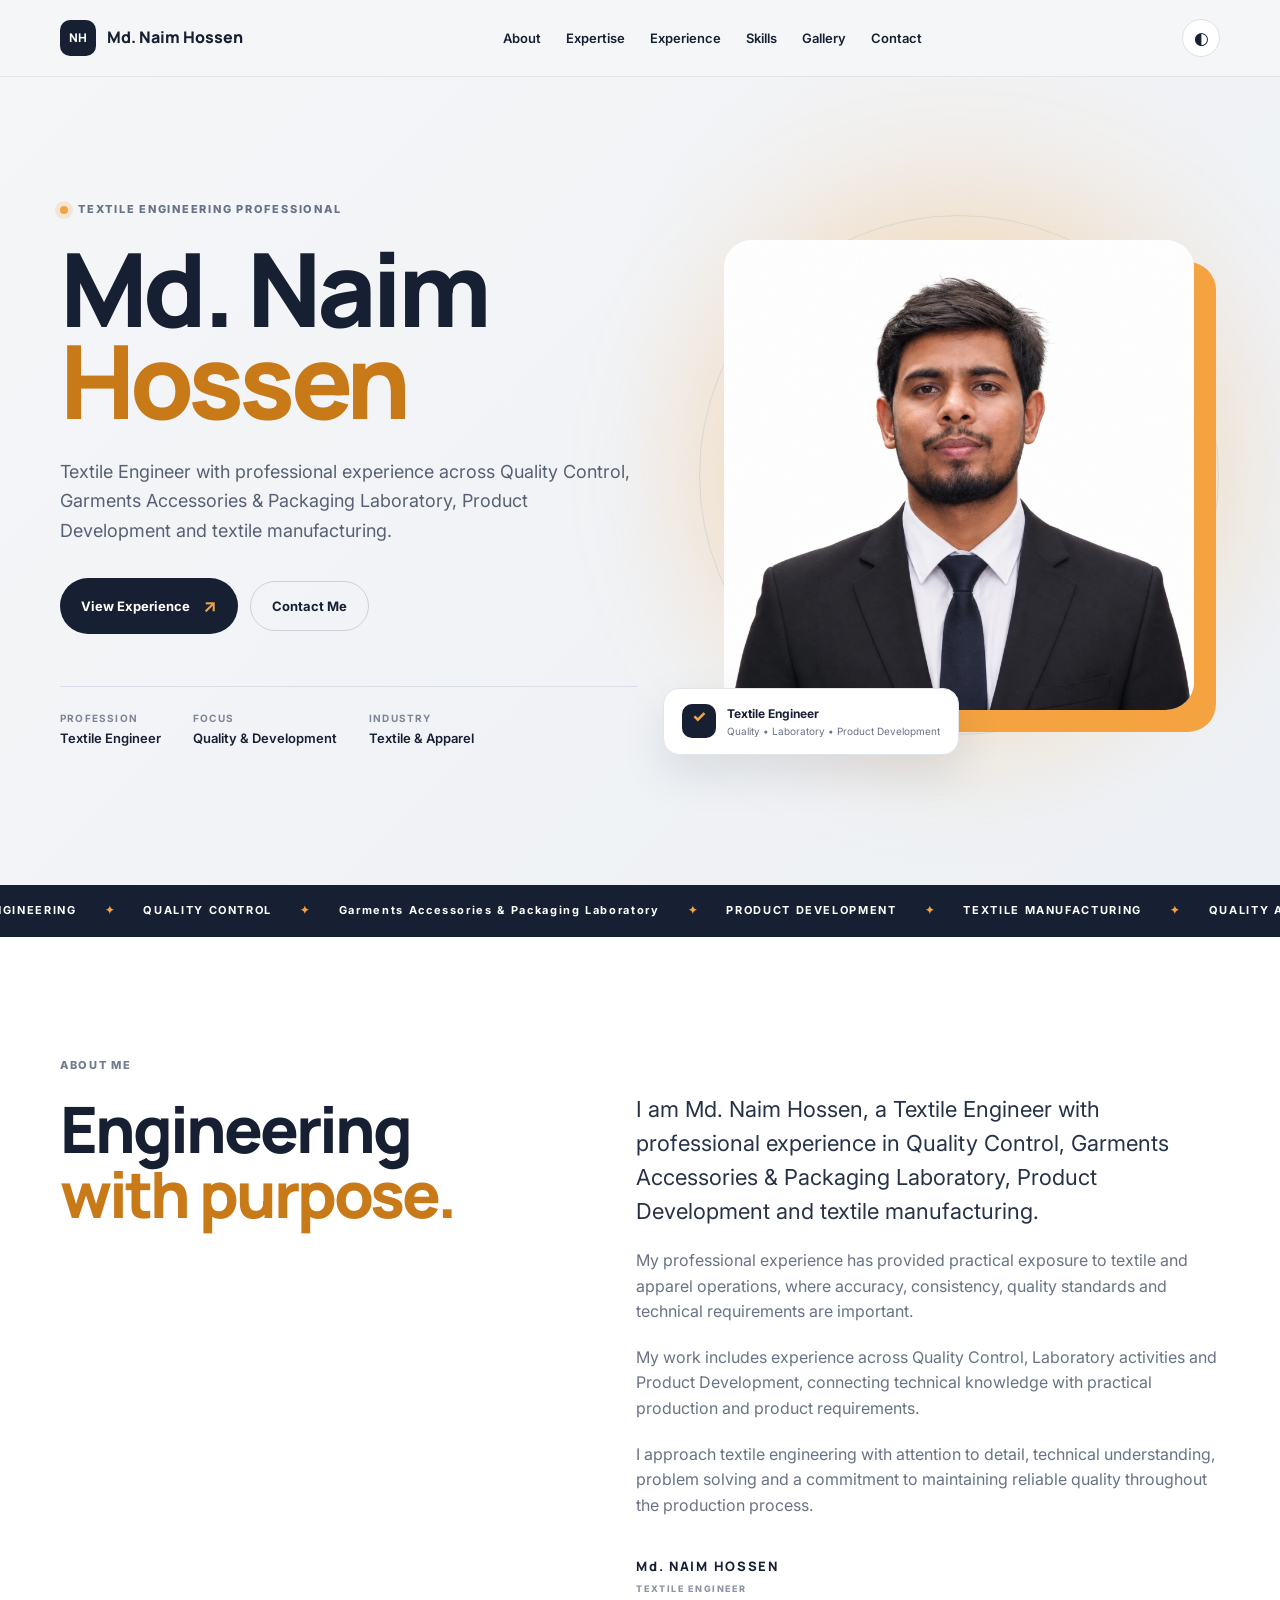
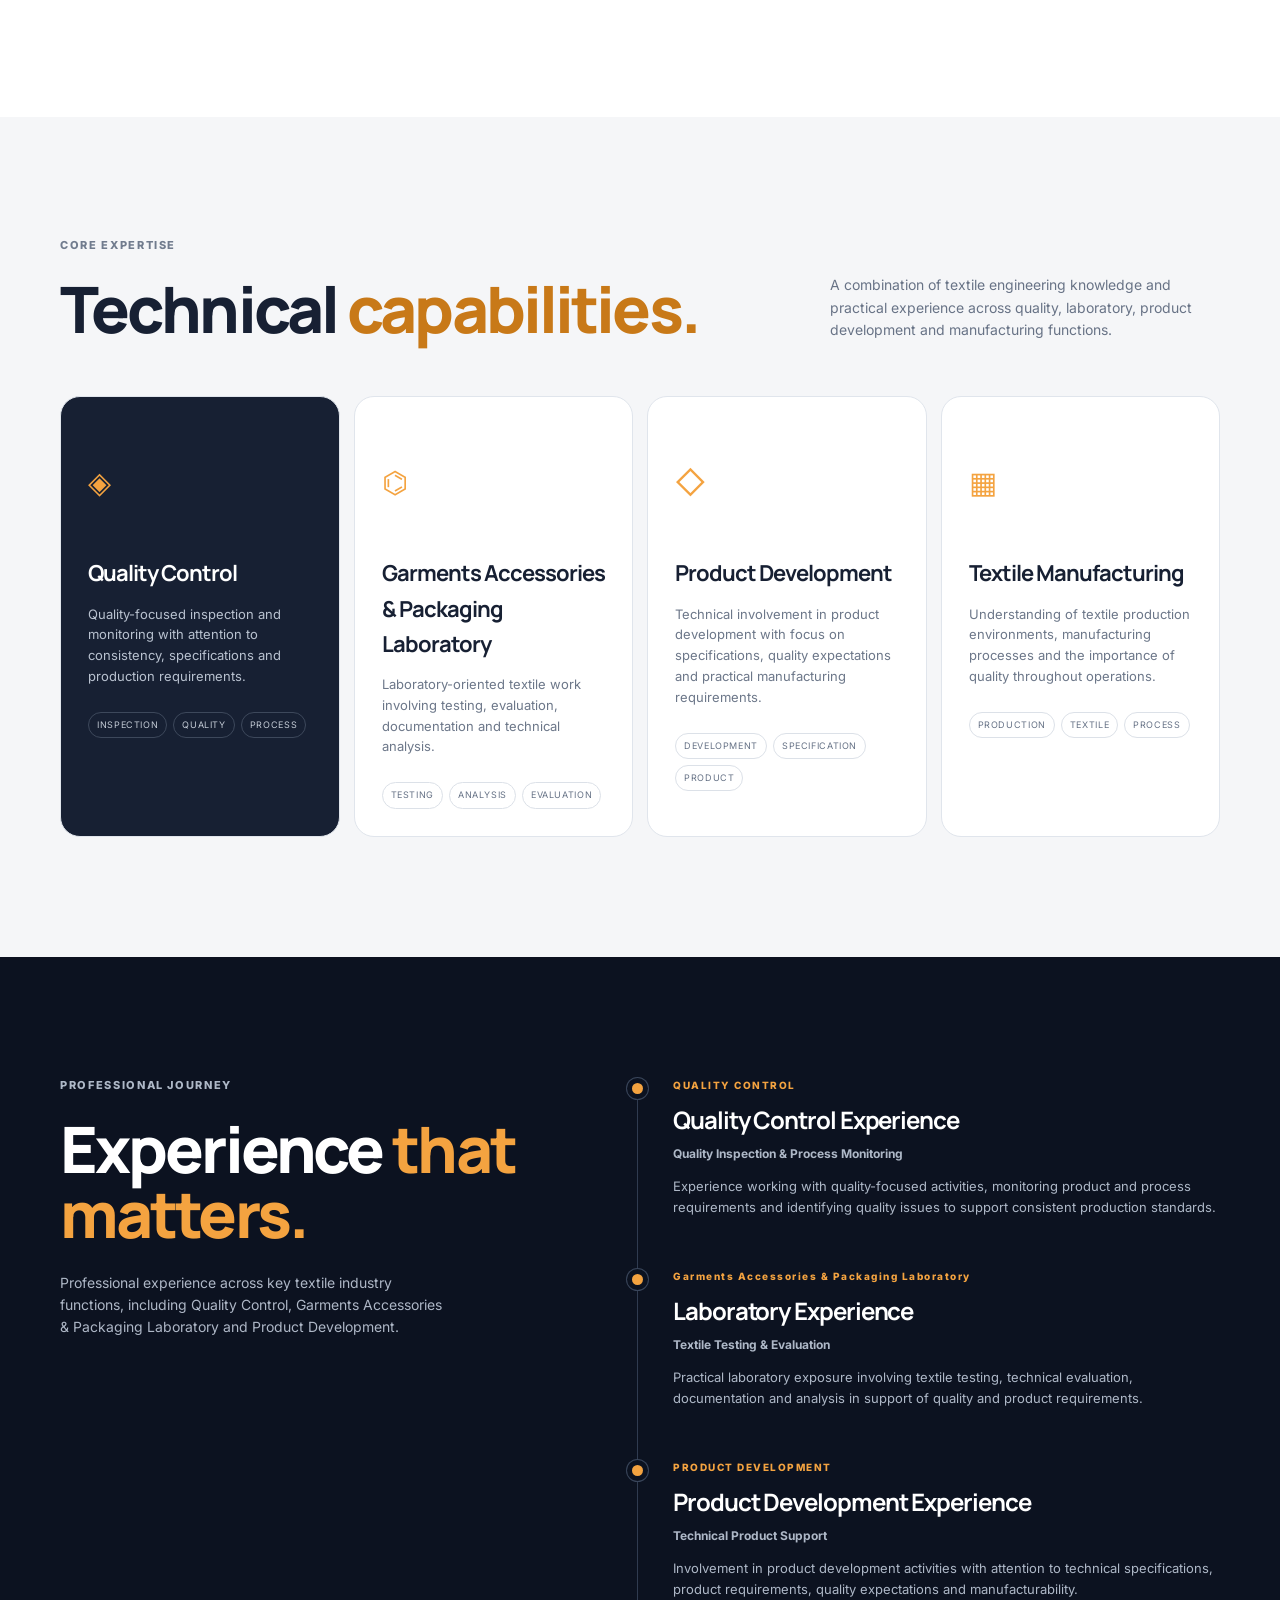
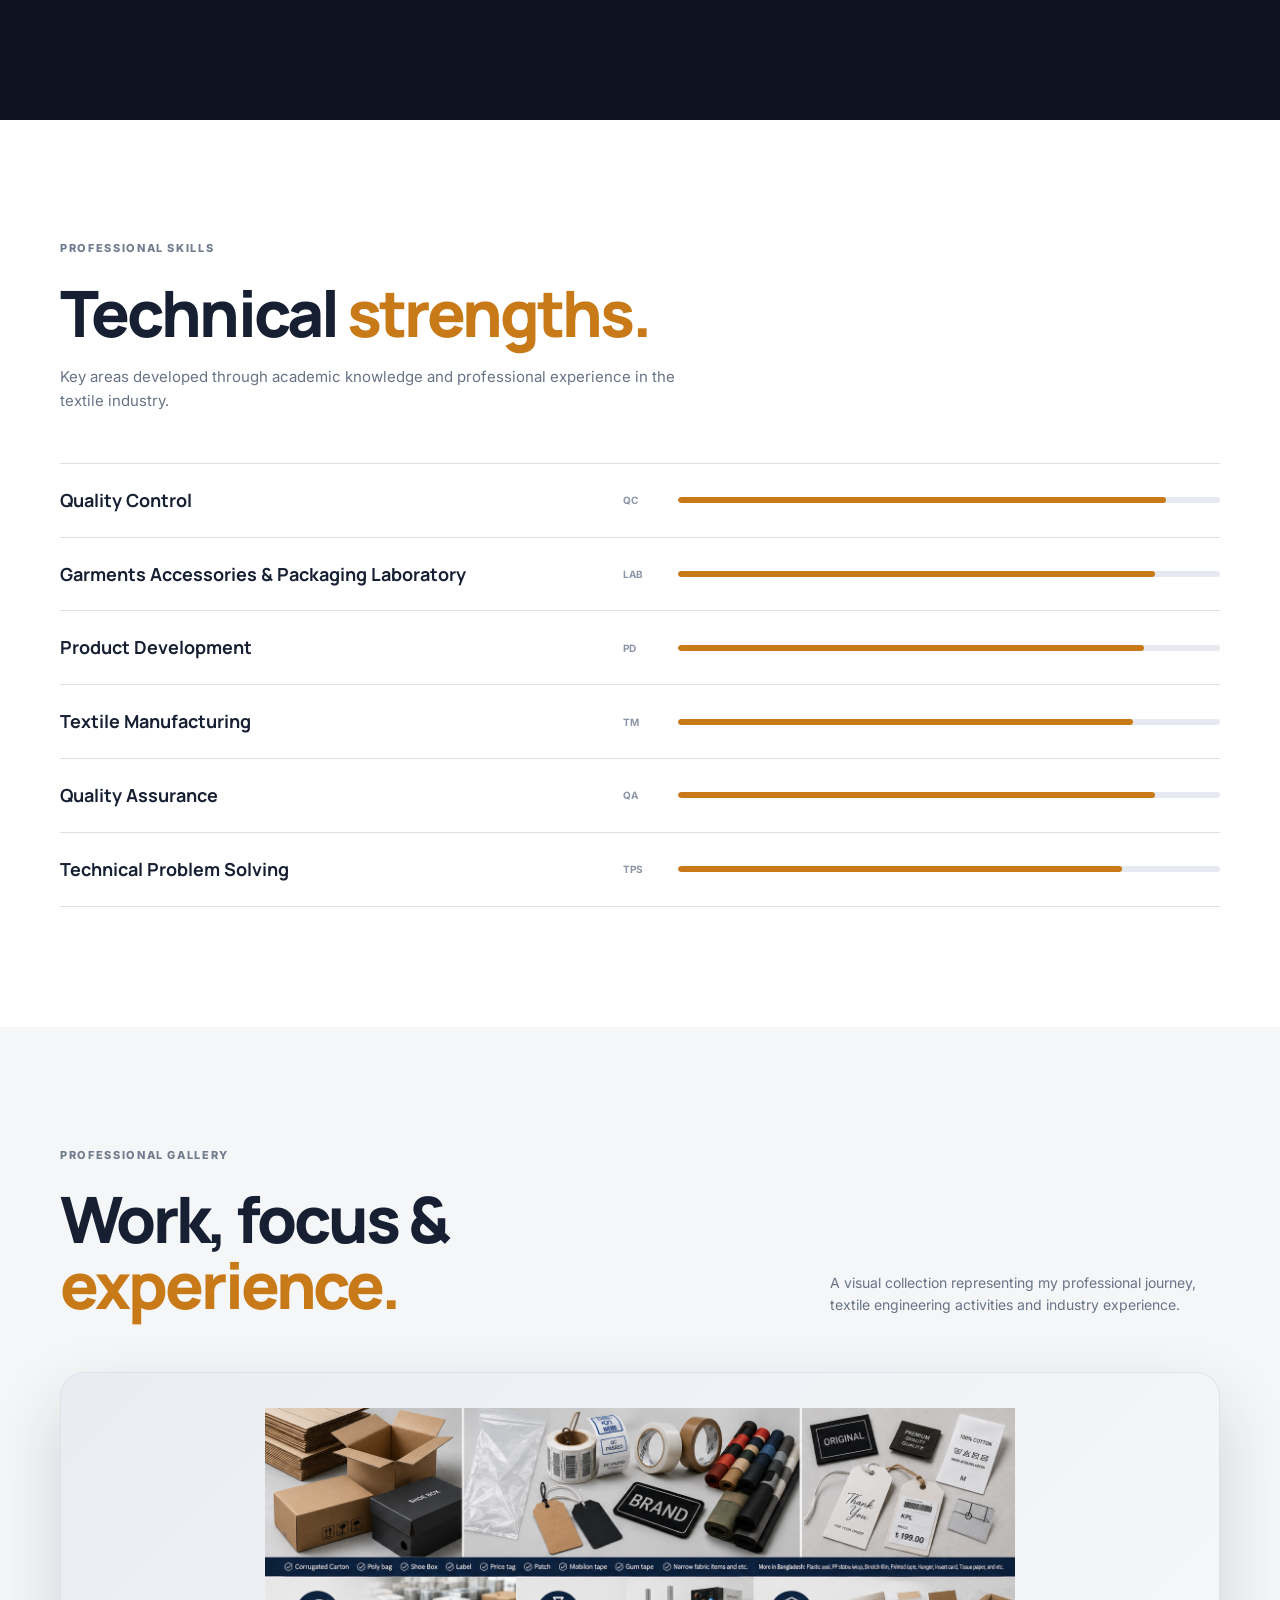
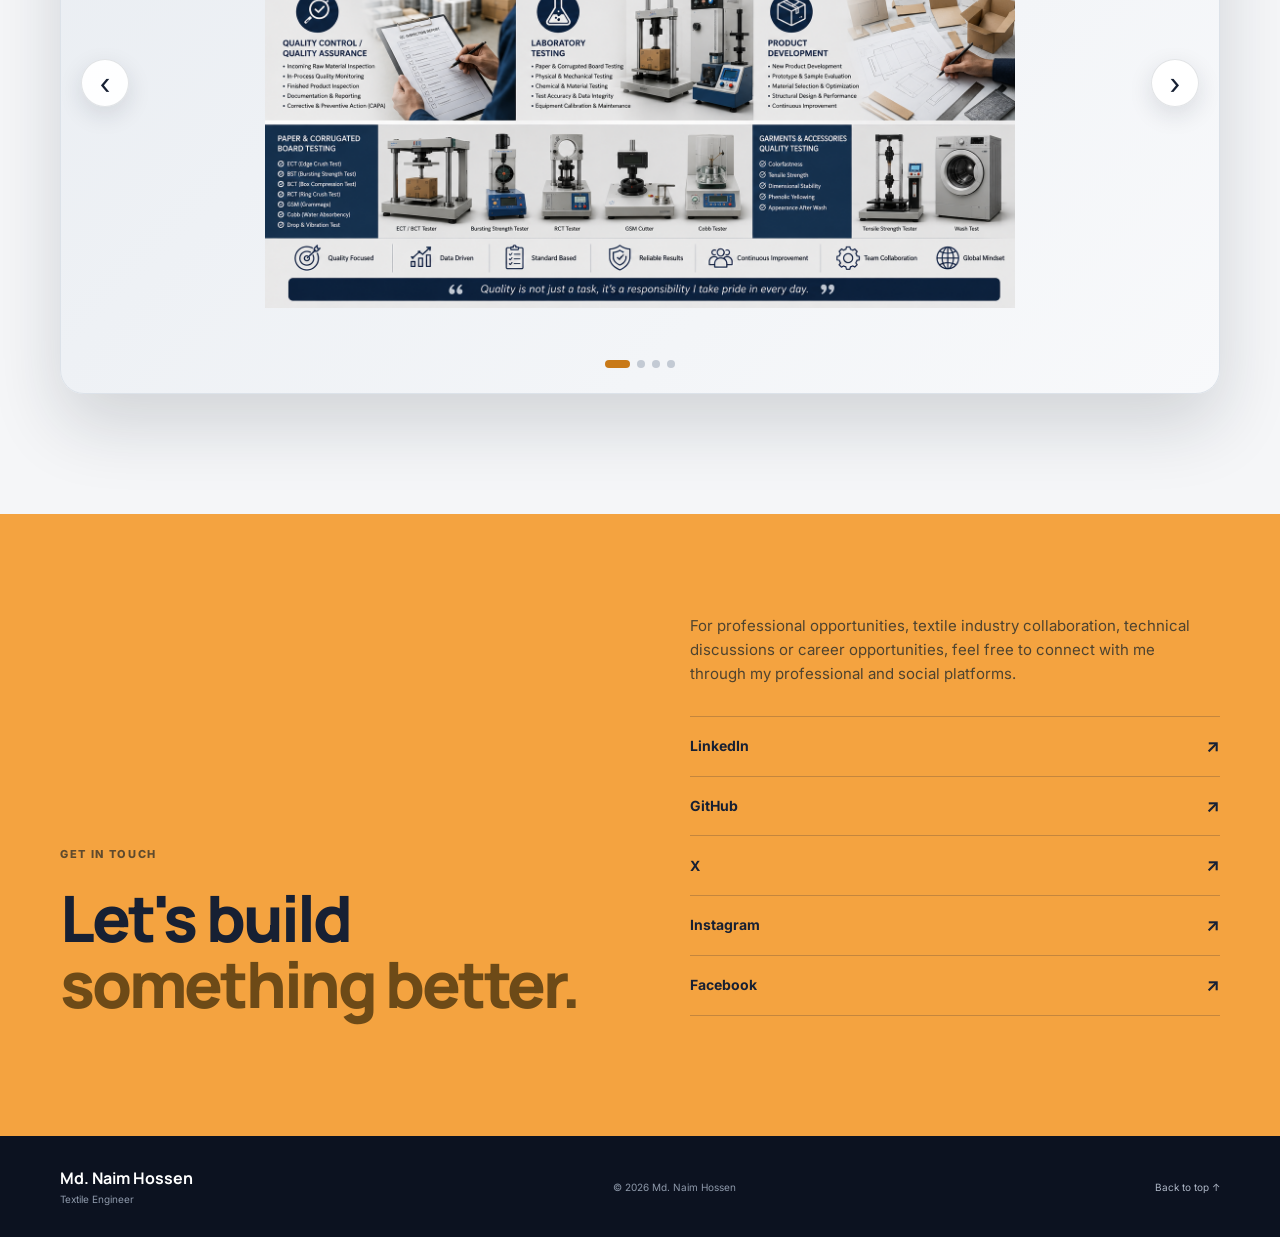
==== commit bc833a60: "Update title and metadata for textile engineering" ====
--- a/index.html
+++ b/index.html
@@ -8,17 +8,17 @@
   <meta name="viewport" content="width=device-width, initial-scale=1.0">
 
   <title>
-    Md. Naim Hossen | Textile Engineer | Quality Control & Product Development
+    Md. Naim Hossen | Textile Engineer | Quality Control, Laboratory & Product Development
   </title>
 
   <meta
     name="description"
-    content="Md. Naim Hossen is a Textile Engineer with professional experience in Quality Control, Laboratory Operations, Product Development and Textile Manufacturing."
+    content="Md. Naim Hossen is a Textile Engineer with professional experience in Quality Control, Garments Accessories & Packaging Laboratory, Product Development and Textile Manufacturing."
   >
 
   <meta
     name="keywords"
-    content="Md Naim Hossen, Naim Hossen, Textile Engineer, Textile Engineering, Quality Control, Textile Laboratory, Laboratory Testing, Product Development, Textile Manufacturing, Quality Assurance"
+    content="Md Naim Hossen, Naim Hossen, Textile Engineer, Textile Engineering, Quality Control, Garments Accessories & Packaging Laboratory, Laboratory Testing, Product Development, Textile Manufacturing, Quality Assurance"
   >
 
   <meta
@@ -51,7 +51,7 @@
 
   <meta
     property="og:description"
-    content="Professional portfolio of Md. Naim Hossen, Textile Engineer specializing in Quality Control, Laboratory Operations, Product Development and Textile Manufacturing."
+    content="Professional portfolio of Md. Naim Hossen, Textile Engineer specializing in Quality Control, Garments Accessories & Packaging Laboratory, Product Development and Textile Manufacturing."
   >
 
   <meta
@@ -89,7 +89,7 @@
 
   <meta
     name="twitter:description"
-    content="Md. Naim Hossen - Textile Engineer with experience in Quality Control, Laboratory Operations, Product Development and Textile Manufacturing."
+    content="Md. Naim Hossen - Textile Engineer with experience in Quality Control, Garments Accessories & Packaging Laboratory, Product Development and Textile Manufacturing."
   >
 
   <meta
@@ -157,7 +157,7 @@
 
     "jobTitle": "Textile Engineer",
 
-    "description": "Textile Engineer with professional experience across Quality Control, Laboratory Operations, Product Development and Textile Manufacturing.",
+    "description": "Textile Engineer with professional experience across Quality Control, Garments Accessories & Packaging Laboratory, Product Development and Textile Manufacturing.",
 
     "sameAs": [
       "https://www.linkedin.com/in/naimhossente/",
@@ -329,7 +329,7 @@
           <p class="hero-lead">
 
             Textile Engineer with professional experience across
-            Quality Control, Laboratory Operations, Product Development
+            Quality Control, Garments Accessories & Packaging Laboratory, Product Development
             and textile manufacturing.
 
           </p>
@@ -427,7 +427,7 @@
 
             <img
               src="naim-1.png"
-              alt="Md. Naim Hossen Textile Engineer"
+              alt="Md. Naim Hossen, Textile Engineer"
               width="800"
               height="800"
               fetchpriority="high"
@@ -488,7 +488,7 @@
         <b>✦</b>
 
         <span>
-          LABORATORY
+          Garments Accessories & Packaging Laboratory
         </span>
 
         <b>✦</b>
@@ -550,38 +550,40 @@
 
           <p class="large">
 
-            I am Md. Naim Hossen, a Textile Engineer focused on
-            practical textile manufacturing, quality control,
-            laboratory operations and product development.
+            I am Md. Naim Hossen, a Textile Engineer with
+            professional experience in Quality Control,
+            Garments Accessories & Packaging Laboratory, Product Development and
+            textile manufacturing.
 
           </p>
 
 
           <p>
 
-            My professional experience has provided exposure to
-            different stages of textile and apparel operations,
-            where accuracy, consistency, quality standards and
-            continuous improvement are essential.
+            My professional experience has provided practical
+            exposure to textile and apparel operations, where
+            accuracy, consistency, quality standards and
+            technical requirements are important.
 
           </p>
 
 
           <p>
 
-            I am particularly interested in connecting technical
-            knowledge with real production requirements — from
-            laboratory testing and quality inspection to product
-            development and process improvement.
+            My work includes experience across Quality Control,
+            Laboratory activities and Product Development,
+            connecting technical knowledge with practical
+            production and product requirements.
 
           </p>
 
 
           <p>
 
-            I approach textile engineering with attention to detail,
-            problem solving and a commitment to maintaining reliable
-            quality throughout the production process.
+            I approach textile engineering with attention to
+            detail, technical understanding, problem solving
+            and a commitment to maintaining reliable quality
+            throughout the production process.
 
           </p>
 
@@ -641,7 +643,7 @@
 
             A combination of textile engineering knowledge
             and practical experience across quality, laboratory,
-            product and manufacturing functions.
+            product development and manufacturing functions.
 
           </p>
 
@@ -650,6 +652,8 @@
 
         <div class="expertise-grid">
 
+
+          <!-- QUALITY CONTROL -->
 
           <article class="expert-card featured">
 
@@ -692,6 +696,8 @@
           </article>
 
 
+          <!-- Garments Accessories & Packaging Laboratory -->
+
           <article class="expert-card">
 
 
@@ -701,7 +707,7 @@
 
 
             <h3>
-              Textile Laboratory
+              Garments Accessories & Packaging Laboratory
             </h3>
 
 
@@ -733,6 +739,8 @@
           </article>
 
 
+          <!-- PRODUCT DEVELOPMENT -->
+
           <article class="expert-card">
 
 
@@ -774,6 +782,8 @@
           </article>
 
 
+          <!-- TEXTILE MANUFACTURING -->
+
           <article class="expert-card">
 
 
@@ -823,6 +833,8 @@
 
     <!-- =========================
          EXPERIENCE
+         DEPARTMENT / SECTION WISE
+         NO ASSISTANT TECHNICAL OFFICER
     ========================== -->
 
     <section
@@ -853,9 +865,9 @@
 
           <p class="section-intro">
 
-            My career has developed through practical exposure
-            to textile manufacturing, quality control, laboratory
-            activities and product development.
+            Professional experience across key textile
+            industry functions, including Quality Control,
+            Garments Accessories & Packaging Laboratory and Product Development.
 
           </p>
 
@@ -865,37 +877,7 @@
         <div class="timeline">
 
 
-          <article class="timeline-item">
-
-            <span class="timeline-dot"></span>
-
-
-            <div class="timeline-date">
-              PROFESSIONAL EXPERIENCE
-            </div>
-
-
-            <h3>
-              Assistant Technical Officer
-            </h3>
-
-
-            <h4>
-              Textile & Manufacturing Operations
-            </h4>
-
-
-            <p>
-
-              Supporting technical and operational activities
-              within the textile manufacturing environment,
-              with focus on product quality, technical requirements
-              and smooth production operations.
-
-            </p>
-
-          </article>
-
+          <!-- QUALITY CONTROL -->
 
           <article class="timeline-item">
 
@@ -929,13 +911,15 @@
           </article>
 
 
+          <!-- Garments Accessories & Packaging Laboratory -->
+
           <article class="timeline-item">
 
             <span class="timeline-dot"></span>
 
 
             <div class="timeline-date">
-              LABORATORY
+              Garments Accessories & Packaging Laboratory
             </div>
 
 
@@ -953,12 +937,15 @@
 
               Practical laboratory exposure involving textile
               testing, technical evaluation, documentation and
-              analysis in support of quality and product requirements.
+              analysis in support of quality and product
+              requirements.
 
             </p>
 
           </article>
 
+
+          <!-- PRODUCT DEVELOPMENT -->
 
           <article class="timeline-item">
 
@@ -990,6 +977,7 @@
             </p>
 
           </article>
+
 
         </div>
 
@@ -1029,7 +1017,7 @@
         <p class="skills-intro">
 
           Key areas developed through academic knowledge
-          and professional exposure in the textile industry.
+          and professional experience in the textile industry.
 
         </p>
 
@@ -1057,7 +1045,7 @@
           <div class="skill-row">
 
             <span>
-              Textile Laboratory
+              Garments Accessories & Packaging Laboratory
             </span>
 
             <b>
@@ -1138,6 +1126,7 @@
 
           </div>
 
+
         </div>
 
       </div>
@@ -1147,7 +1136,7 @@
 
     <!-- =========================
          GALLERY
-         NAIM-2 → NAIM-5 ONLY
+         ONLY NAIM-2 TO NAIM-5
     ========================== -->
 
     <section
@@ -1193,7 +1182,11 @@
 
         <!--
           IMPORTANT:
-          This exact structure matches the new script.js.
+          Gallery contains ONLY:
+          naim-2.png
+          naim-3.png
+          naim-4.png
+          naim-5.png
         -->
 
         <div
@@ -1237,7 +1230,7 @@
 
               <img
                 src="naim-4.png"
-                alt="Md. Naim Hossen textile laboratory experience"
+                alt="Md. Naim Hossen Garments Accessories & Packaging Laboratory experience"
                 loading="lazy"
               >
 
@@ -1295,18 +1288,21 @@
               aria-label="Show gallery image 1"
             ></button>
 
+
             <button
               class="slider-dot"
               type="button"
               aria-label="Show gallery image 2"
             ></button>
 
+
             <button
               class="slider-dot"
               type="button"
               aria-label="Show gallery image 3"
             ></button>
 
+
             <button
               class="slider-dot"
               type="button"
@@ -1445,6 +1441,7 @@
 
             </a>
 
+
           </div>
 
         </div>
@@ -1490,6 +1487,7 @@
         Back to top ↑
       </a>
 
+
     </div>
 
   </footer>
--- a/styles.css
+++ b/styles.css
@@ -1,7 +1,12 @@
 /* =========================================================
-   NAIM HOSSEN — PROFESSIONAL PORTFOLIO
-   Complete Stylesheet
-   ========================================================= */
+   MD. NAIM HOSSEN — TEXTILE ENGINEER PORTFOLIO
+   COMPLETE STYLESHEET
+========================================================= */
+
+
+/* =========================================================
+   RESET
+========================================================= */
 
 * {
   box-sizing: border-box;
@@ -9,51 +14,32 @@
   padding: 0;
 }
 
-:root {
-  --ink: #101828;
-  --ink-soft: #1d2939;
-  --muted: #475467;
-  --muted-light: #667085;
-
-  --paper: #f5f7fa;
-  --white: #ffffff;
-
-  --accent: #f2c94c;
-  --accent-dark: #b88a00;
-
-  --line: #d9dee7;
-  --line-dark: #344054;
-
-  --dark: #101828;
-  --dark-2: #172033;
-  --dark-3: #1d2939;
-
-  --success: #12b76a;
-}
-
 html {
   scroll-behavior: smooth;
+  scroll-padding-top: 90px;
 }
 
 body {
-  font-family: Inter, Arial, sans-serif;
-  background: var(--paper);
-  color: var(--ink);
+  font-family: "Inter", Arial, sans-serif;
+  background: #f5f6f8;
+  color: #172033;
   line-height: 1.6;
-  overflow-x: hidden;
+  transition:
+    background-color 0.3s ease,
+    color 0.3s ease;
 }
 
 img {
   max-width: 100%;
 }
 
-a {
-  color: inherit;
-}
-
 button,
 a {
-  -webkit-tap-highlight-color: transparent;
+  font-family: inherit;
+}
+
+button {
+  cursor: pointer;
 }
 
 .container {
@@ -61,9 +47,50 @@
   margin: 0 auto;
 }
 
+
+/* =========================================================
+   COLOR VARIABLES
+========================================================= */
+
+:root {
+
+  --ink: #172033;
+  --ink-soft: #263247;
+
+  --text: #243047;
+  --muted: #687386;
+  --muted-light: #8a94a5;
+
+  --paper: #f5f6f8;
+  --white: #ffffff;
+
+  --surface: #ffffff;
+  --surface-soft: #eef1f5;
+
+  --line: #dce1e8;
+
+  --accent: #f4a340;
+  --accent-dark: #c87918;
+  --accent-soft: #fff1dc;
+
+  --dark-bg: #0c1220;
+  --dark-surface: #141c2d;
+  --dark-surface-2: #1b2537;
+  --dark-line: #303b50;
+  --dark-text: #f5f7fb;
+  --dark-muted: #aeb7c6;
+
+  --shadow:
+    0 18px 45px rgba(18, 28, 45, 0.10);
+
+  --shadow-large:
+    0 30px 70px rgba(18, 28, 45, 0.16);
+}
+
+
 /* =========================================================
    HEADER
-   ========================================================= */
+========================================================= */
 
 .site-header {
   position: fixed;
@@ -72,19 +99,29 @@
   width: 100%;
   z-index: 100;
 
-  background: rgba(245, 247, 250, 0.92);
+  background: rgba(245, 246, 248, 0.88);
   backdrop-filter: blur(18px);
   -webkit-backdrop-filter: blur(18px);
 
-  border-bottom: 1px solid rgba(16, 24, 40, 0.08);
+  border-bottom: 1px solid rgba(23, 32, 51, 0.08);
+
+  transition:
+    background-color 0.3s ease,
+    border-color 0.3s ease;
 }
 
 .nav {
   min-height: 76px;
+
   display: flex;
   align-items: center;
   justify-content: space-between;
-}
+
+  gap: 20px;
+}
+
+
+/* BRAND */
 
 .brand {
   display: flex;
@@ -94,8 +131,10 @@
   text-decoration: none;
   color: var(--ink);
 
-  font-family: Manrope, Inter, sans-serif;
+  font-family: "Manrope", sans-serif;
   font-weight: 800;
+
+  white-space: nowrap;
 }
 
 .brand-mark {
@@ -103,48 +142,90 @@
   height: 36px;
 
   border-radius: 10px;
-  background: var(--ink);
-  color: var(--accent);
 
   display: grid;
   place-items: center;
+
+  background: var(--ink);
+  color: #ffffff;
 
   font-size: 12px;
   font-weight: 800;
   letter-spacing: -0.04em;
-}
+
+  transition: 0.3s ease;
+}
+
+.brand-name {
+  color: var(--ink);
+  transition: color 0.3s ease;
+}
+
+
+/* NAVIGATION */
 
 .nav-links {
   display: flex;
   align-items: center;
-  gap: 27px;
+  gap: 25px;
 }
 
 .nav-links a {
   color: var(--ink);
+
   text-decoration: none;
 
   font-size: 13px;
-  font-weight: 650;
-
-  transition: color 0.2s ease;
+  font-weight: 600;
+
+  transition:
+    color 0.2s ease,
+    opacity 0.2s ease;
 }
 
 .nav-links a:hover {
   color: var(--accent-dark);
 }
 
-.nav-cta {
-  background: var(--ink);
-  color: #ffffff !important;
-
-  padding: 11px 18px;
-  border-radius: 999px;
-}
-
-.nav-cta:hover {
-  background: #263247;
-}
+
+/* NAV ACTIONS */
+
+.nav-actions {
+  display: flex;
+  align-items: center;
+  gap: 10px;
+}
+
+
+/* THEME BUTTON */
+
+.theme-toggle {
+  width: 38px;
+  height: 38px;
+
+  border: 1px solid var(--line);
+  border-radius: 50%;
+
+  background: var(--surface);
+  color: var(--ink);
+
+  display: grid;
+  place-items: center;
+
+  font-size: 17px;
+
+  transition:
+    background 0.25s ease,
+    color 0.25s ease,
+    border-color 0.25s ease;
+}
+
+.theme-toggle:hover {
+  border-color: var(--accent);
+}
+
+
+/* MOBILE MENU */
 
 .menu-toggle {
   display: none;
@@ -153,60 +234,63 @@
   background: transparent;
 
   color: var(--ink);
-  font-size: 24px;
-
-  cursor: pointer;
-}
+
+  font-size: 23px;
+}
+
 
 /* =========================================================
    HERO
-   ========================================================= */
+========================================================= */
 
 .hero {
-  padding: 150px 0 72px;
-
   position: relative;
+
+  padding: 150px 0 85px;
+
   overflow: hidden;
 
   background:
     radial-gradient(
-      circle at 85% 25%,
-      rgba(242, 201, 76, 0.13),
-      transparent 30%
+      circle at 75% 40%,
+      rgba(244, 163, 64, 0.10),
+      transparent 32%
     ),
     linear-gradient(
-      130deg,
-      #f8fafc 0%,
-      #eef2f6 100%
+      135deg,
+      #f5f6f8 0%,
+      #edf0f4 100%
     );
 }
 
 .hero-grid {
+  min-height: 650px;
+
   display: grid;
   grid-template-columns: 1.05fr 0.95fr;
 
   align-items: center;
 
-  min-height: 650px;
-
-  gap: 55px;
-}
-
-.eyebrow,
-.section-kicker {
-  font-size: 11px;
-  text-transform: uppercase;
-  letter-spacing: 0.17em;
-  font-weight: 800;
-  color: #475467;
-}
+  gap: 60px;
+}
+
+
+/* HERO TEXT */
 
 .eyebrow {
   display: flex;
   align-items: center;
   gap: 10px;
 
-  margin-bottom: 25px;
+  margin-bottom: 24px;
+
+  color: #667286;
+
+  font-size: 11px;
+  font-weight: 800;
+
+  text-transform: uppercase;
+  letter-spacing: 0.16em;
 }
 
 .eyebrow span {
@@ -217,72 +301,91 @@
 
   background: var(--accent);
 
-  display: inline-block;
-
   box-shadow:
-    0 0 0 5px rgba(242, 201, 76, 0.18);
-}
+    0 0 0 5px rgba(244, 163, 64, 0.18);
+}
+
 
 h1,
 h2,
-h3,
-h4 {
-  font-family: Manrope, Inter, sans-serif;
+h3 {
+  font-family: "Manrope", "Inter", sans-serif;
+
   letter-spacing: -0.045em;
 }
 
 h1 {
+  max-width: 760px;
+
+  font-size: clamp(60px, 8vw, 105px);
+
+  line-height: 0.9;
+
+  font-weight: 800;
+
   color: var(--ink);
-
-  font-size: clamp(55px, 7.8vw, 105px);
-  line-height: 0.9;
+}
+
+
+/*
+   IMPORTANT:
+   Hossen is NOT transparent anymore.
+*/
+
+h1 strong {
+  display: block;
+
+  color: var(--accent-dark);
 
   font-weight: 800;
 }
 
-h1 em {
-  font-style: normal;
-
-  color: var(--ink);
-
-  -webkit-text-stroke: 0;
-}
+
+/* HERO DESCRIPTION */
 
 .hero-lead {
-  max-width: 570px;
+  max-width: 590px;
+
+  margin: 30px 0 32px;
+
+  color: #566174;
 
   font-size: 18px;
-  line-height: 1.7;
-
-  color: var(--muted);
-
-  margin: 28px 0 32px;
-}
+
+  line-height: 1.65;
+}
+
+
+/* HERO BUTTONS */
 
 .hero-actions {
   display: flex;
+  align-items: center;
+  gap: 12px;
+
   flex-wrap: wrap;
-  gap: 12px;
 }
 
 .btn {
   display: inline-flex;
   align-items: center;
   justify-content: center;
-  gap: 14px;
+  gap: 13px;
+
+  padding: 14px 21px;
+
+  border-radius: 999px;
 
   text-decoration: none;
 
-  border-radius: 999px;
-
-  padding: 14px 21px;
-
   font-size: 13px;
-  font-weight: 750;
+  font-weight: 700;
 
   transition:
     transform 0.2s ease,
-    background 0.2s ease;
+    background 0.2s ease,
+    color 0.2s ease,
+    border-color 0.2s ease;
 }
 
 .btn:hover {
@@ -292,6 +395,10 @@
 .btn-primary {
   background: var(--ink);
   color: #ffffff;
+}
+
+.btn-primary:hover {
+  background: var(--ink-soft);
 }
 
 .btn-primary span {
@@ -299,51 +406,63 @@
   font-size: 18px;
 }
 
-.btn-ghost {
-  border: 1px solid #c8d0da;
+.btn-secondary {
+  border: 1px solid #cbd2dc;
+
+  background: transparent;
+
   color: var(--ink);
-  background: transparent;
-}
-
-.btn-ghost:hover {
-  background: #ffffff;
-}
+}
+
+.btn-secondary:hover {
+  border-color: var(--accent-dark);
+  color: var(--accent-dark);
+}
+
+
+/* HERO META */
 
 .hero-meta {
   display: flex;
-  flex-wrap: wrap;
-  gap: 34px;
+
+  gap: 32px;
 
   margin-top: 52px;
   padding-top: 23px;
 
-  border-top: 1px solid #d6dce5;
+  border-top: 1px solid #d8dee7;
+
+  flex-wrap: wrap;
 }
 
 .hero-meta div {
   display: flex;
   flex-direction: column;
+
   gap: 2px;
 }
 
 .hero-meta strong {
+  color: #7b8596;
+
   font-size: 10px;
+
   text-transform: uppercase;
+
   letter-spacing: 0.12em;
-
-  color: #667085;
 }
 
 .hero-meta span {
+  color: var(--ink);
+
   font-size: 13px;
-  font-weight: 650;
-
-  color: var(--ink);
-}
+  font-weight: 600;
+}
+
 
 /* =========================================================
-   HERO PHOTO
-   ========================================================= */
+   HERO IMAGE
+========================================================= */
 
 .hero-visual {
   height: 620px;
@@ -354,10 +473,35 @@
   place-items: center;
 }
 
+
+/* DECORATIVE CIRCLES */
+
+.orb {
+  position: absolute;
+
+  border: 1px solid #d7dde5;
+
+  border-radius: 50%;
+}
+
+.orb-one {
+  width: 520px;
+  height: 520px;
+}
+
+.orb-two {
+  width: 390px;
+  height: 390px;
+}
+
+
+/* PHOTO */
+
 .photo-frame {
-  width: min(480px, 92%);
+  width: min(480px, 90%);
 
   position: relative;
+
   z-index: 2;
 }
 
@@ -365,74 +509,94 @@
   display: block;
 
   width: 100%;
+
+  /*
+    IMPORTANT:
+    Main image is NEVER cropped.
+  */
+
   height: auto;
 
-  /*
-     IMPORTANT:
-     Do not crop the main image.
-  */
   aspect-ratio: auto;
 
   object-fit: contain;
+
   object-position: center;
 
   border-radius: 28px;
 
-  background: #e9edf2;
+  background: #ffffff;
 
   box-shadow:
     22px 22px 0 var(--accent);
-}
+
+  transition:
+    transform 0.3s ease,
+    box-shadow 0.3s ease;
+}
+
+.photo-frame img:hover {
+  transform: translateY(-4px);
+
+  box-shadow:
+    28px 28px 0 var(--accent);
+}
+
+
+/* IMAGE GLOW */
 
 .photo-glow {
   position: absolute;
 
-  inset: -35px;
+  inset: -40px;
 
   border-radius: 50%;
 
-  background: rgba(242, 201, 76, 0.22);
+  background: rgba(244, 163, 64, 0.22);
 
   filter: blur(55px);
 
   z-index: -1;
 }
+
+
+/* FLOATING CARD */
 
 .floating-card {
   position: absolute;
 
-  left: -48px;
-  bottom: 35px;
-
-  background: var(--white);
-
-  border: 1px solid #e1e6ed;
-
-  border-radius: 16px;
-
-  padding: 15px 18px;
+  left: -35px;
+  bottom: 30px;
+
+  z-index: 5;
 
   display: flex;
   align-items: center;
   gap: 11px;
 
-  box-shadow:
-    0 18px 45px rgba(16, 24, 40, 0.12);
-
-  z-index: 5;
+  padding: 15px 18px;
+
+  background: var(--white);
+
+  border: 1px solid #e0e5ec;
+
+  border-radius: 16px;
+
+  box-shadow: var(--shadow);
 }
 
 .mini-icon {
   width: 34px;
   height: 34px;
 
-  border-radius: 10px;
-
-  background: var(--ink);
-  color: var(--accent);
-
   display: grid;
   place-items: center;
+
+  border-radius: 10px;
+
+  background: var(--ink);
+
+  color: var(--accent);
 
   font-weight: 800;
 }
@@ -443,49 +607,30 @@
 }
 
 .floating-card strong {
+  color: var(--ink);
+
   font-size: 12px;
-  color: var(--ink);
 }
 
 .floating-card small {
+  color: var(--muted);
+
   font-size: 10px;
-  color: var(--muted);
-}
-
-.orb {
-  position: absolute;
-
-  border: 1px solid #d6dce5;
-
-  border-radius: 50%;
-}
-
-.orb-one {
-  width: 520px;
-  height: 520px;
-}
-
-.orb-two {
-  width: 390px;
-  height: 390px;
-}
-
-.hero-line {
-  height: 1px;
-  background: #d8dee7;
-}
+}
+
 
 /* =========================================================
    TICKER
-   ========================================================= */
+========================================================= */
 
 .ticker {
+  overflow: hidden;
+
+  padding: 17px 0;
+
   background: var(--ink);
-  color: #ffffff;
-
-  overflow: hidden;
-
-  padding: 17px 0;
+
+  color: #ffffff;
 
   white-space: nowrap;
 }
@@ -498,102 +643,121 @@
   gap: 28px;
 
   font-size: 11px;
+  font-weight: 700;
+
   letter-spacing: 0.15em;
-
-  font-weight: 700;
 }
 
 .ticker b {
   color: var(--accent);
 }
 
+
 /* =========================================================
-   SECTIONS
-   ========================================================= */
+   GENERAL SECTIONS
+========================================================= */
 
 .section {
   padding: 120px 0;
 }
 
+.section-kicker {
+  margin-bottom: 22px;
+
+  color: #717c8e;
+
+  font-size: 11px;
+  font-weight: 800;
+
+  text-transform: uppercase;
+
+  letter-spacing: 0.15em;
+}
+
+h2 {
+  color: var(--ink);
+
+  font-size: clamp(42px, 5vw, 68px);
+
+  line-height: 1.02;
+
+  font-weight: 800;
+}
+
+h2 span {
+  color: var(--accent-dark);
+}
+
+
+/* =========================================================
+   ABOUT
+========================================================= */
+
 .about {
   background: #ffffff;
 }
 
 .two-col {
   display: grid;
+
   grid-template-columns: 1fr 1.2fr;
 
   gap: 90px;
 }
 
-.section-kicker {
-  margin-bottom: 22px;
-}
-
-h2 {
-  color: var(--ink);
-
-  font-size: clamp(42px, 5vw, 68px);
-
-  line-height: 1.02;
-}
-
-h2 span {
-  color: #667085;
-}
-
 .about-copy {
-  padding-top: 36px;
-
-  max-width: 650px;
+  max-width: 680px;
+
+  padding-top: 35px;
 }
 
 .about-copy p {
+  margin-bottom: 20px;
+
   color: var(--muted);
 
   font-size: 16px;
-
-  margin-bottom: 20px;
 }
 
 .about-copy .large {
+  color: #263247;
+
   font-size: 22px;
+
   line-height: 1.55;
-
-  color: #263247;
 }
 
 .signature {
   margin-top: 38px;
 
-  font-family: Manrope, Inter, sans-serif;
-
+  color: var(--ink);
+
+  font-family: "Manrope", sans-serif;
+
+  font-size: 13px;
   font-weight: 800;
 
   letter-spacing: 0.13em;
-
-  font-size: 13px;
-
-  color: var(--ink);
 }
 
 .signature span {
   display: block;
 
-  font-family: Inter, sans-serif;
+  margin-top: 5px;
+
+  color: #8b95a5;
+
+  font-family: "Inter", sans-serif;
 
   font-size: 9px;
 
-  color: #667085;
-
   letter-spacing: 0.18em;
-
-  margin-top: 5px;
-}
+}
+
 
 /* =========================================================
    EXPERTISE
-   ========================================================= */
+========================================================= */
 
 .expertise {
   background: var(--paper);
@@ -602,8 +766,8 @@
 .section-head {
   display: flex;
 
+  align-items: flex-end;
   justify-content: space-between;
-  align-items: flex-end;
 
   gap: 40px;
 
@@ -611,12 +775,15 @@
 }
 
 .section-intro {
-  max-width: 360px;
+  max-width: 390px;
 
   color: var(--muted);
 
   font-size: 14px;
 }
+
+
+/* EXPERTISE CARDS */
 
 .expertise-grid {
   display: grid;
@@ -627,17 +794,17 @@
 }
 
 .expert-card {
+  position: relative;
+
+  min-height: 330px;
+
+  padding: 27px;
+
   background: #ffffff;
 
-  border: 1px solid #dfe4eb;
+  border: 1px solid #e0e5ec;
 
   border-radius: 20px;
-
-  padding: 27px;
-
-  min-height: 330px;
-
-  position: relative;
 
   transition:
     transform 0.3s ease,
@@ -647,9 +814,11 @@
 .expert-card:hover {
   transform: translateY(-6px);
 
-  box-shadow:
-    0 18px 40px rgba(16, 24, 40, 0.09);
-}
+  box-shadow: var(--shadow);
+}
+
+
+/* FEATURED */
 
 .expert-card.featured {
   background: var(--ink);
@@ -660,45 +829,50 @@
 .card-number {
   position: absolute;
 
+  top: 20px;
   right: 22px;
-  top: 20px;
+
+  color: #9ba5b5;
 
   font-size: 10px;
-
-  color: #667085;
 }
 
 .featured .card-number {
-  color: #98a2b3;
+  color: #8f99aa;
 }
 
 .card-icon {
+  margin: 34px 0 50px;
+
+  color: var(--accent);
+
   font-size: 30px;
-
-  margin: 34px 0 50px;
 }
 
 .expert-card h3 {
+  margin-bottom: 12px;
+
   color: var(--ink);
 
   font-size: 22px;
-
-  margin-bottom: 12px;
+}
+
+.expert-card.featured h3 {
+  color: #ffffff;
 }
 
 .expert-card p {
+  color: #6c7789;
+
   font-size: 13px;
-
-  color: var(--muted);
-}
-
-.featured h3 {
-  color: #ffffff;
-}
-
-.featured p {
-  color: #d0d5dd;
-}
+}
+
+.expert-card.featured p {
+  color: #b9c2d0;
+}
+
+
+/* TAGS */
 
 .tag-row {
   display: flex;
@@ -711,39 +885,40 @@
 }
 
 .tag-row span {
+  padding: 5px 8px;
+
+  border: 1px solid #dce1e8;
+
+  border-radius: 999px;
+
+  color: #667286;
+
   font-size: 9px;
 
   text-transform: uppercase;
 
   letter-spacing: 0.07em;
-
-  border: 1px solid #d5dbe4;
-
-  border-radius: 999px;
-
-  padding: 5px 8px;
-
-  color: #475467;
 }
 
 .featured .tag-row span {
-  border-color: #475467;
-
-  color: #d0d5dd;
-}
+  border-color: #3d485b;
+
+  color: #c3cad5;
+}
+
 
 /* =========================================================
    EXPERIENCE
-   ========================================================= */
+========================================================= */
 
 .experience {
-  background: var(--ink);
+  background: var(--dark-bg);
 
   color: #ffffff;
 }
 
 .experience .section-kicker {
-  color: #98a2b3;
+  color: #aeb8c7;
 }
 
 .experience h2 {
@@ -765,19 +940,22 @@
 .experience .section-intro {
   margin-top: 25px;
 
-  color: #c4cad4;
-}
+  color: var(--dark-muted);
+}
+
+
+/* TIMELINE */
 
 .timeline {
-  border-left: 1px solid #344054;
-
   padding-left: 35px;
+
+  border-left: 1px solid var(--dark-line);
 }
 
 .timeline-item {
   position: relative;
 
-  padding: 0 0 50px;
+  padding-bottom: 50px;
 }
 
 .timeline-item:last-child {
@@ -793,57 +971,67 @@
   width: 11px;
   height: 11px;
 
+  border-radius: 50%;
+
   background: var(--accent);
 
-  border-radius: 50%;
-
   box-shadow:
-    0 0 0 5px var(--ink),
-    0 0 0 6px #344054;
+    0 0 0 5px var(--dark-bg),
+    0 0 0 6px #39455a;
 }
 
 .timeline-date {
+  margin-bottom: 8px;
+
+  color: var(--accent);
+
   font-size: 10px;
+  font-weight: 800;
 
   letter-spacing: 0.15em;
-
-  color: var(--accent);
-
-  font-weight: 800;
-
-  margin-bottom: 8px;
 }
 
 .timeline h3 {
+  color: #ffffff;
+
   font-size: 24px;
-
-  color: #ffffff;
 }
 
 .timeline h4 {
+  margin: 5px 0 13px;
+
+  color: #aeb8c7;
+
   font-size: 12px;
-
-  color: #98a2b3;
-
-  margin: 5px 0 13px;
 }
 
 .timeline p {
+  max-width: 600px;
+
+  color: #aeb8c7;
+
   font-size: 13px;
-
-  color: #c4cad4;
-
-  max-width: 600px;
-}
+}
+
 
 /* =========================================================
    SKILLS
-   ========================================================= */
+========================================================= */
 
 .skills {
   background: #ffffff;
 }
 
+.skills-intro {
+  max-width: 620px;
+
+  margin-top: 20px;
+
+  color: var(--muted);
+
+  font-size: 15px;
+}
+
 .skill-list {
   margin-top: 50px;
 
@@ -853,7 +1041,7 @@
 .skill-row {
   display: grid;
 
-  grid-template-columns: 2fr 30px 2fr;
+  grid-template-columns: 2fr 35px 2fr;
 
   align-items: center;
 
@@ -865,233 +1053,289 @@
 }
 
 .skill-row > span {
-  font-family: Manrope, Inter, sans-serif;
-
+  color: var(--ink);
+
+  font-family: "Manrope", sans-serif;
+
+  font-size: 18px;
   font-weight: 700;
-
-  font-size: 18px;
-
-  color: var(--ink);
 }
 
 .skill-row > b {
+  color: #8b95a5;
+
   font-size: 10px;
-
-  color: #667085;
 }
 
 .skill-bar {
-  height: 5px;
-
-  background: #e4e7ec;
+  height: 6px;
+
+  overflow: hidden;
 
   border-radius: 20px;
 
-  overflow: hidden;
+  background: #e6eaf0;
 }
 
 .skill-bar i {
+  display: block;
+
   height: 100%;
 
-  display: block;
-
-  background: var(--ink);
-
   border-radius: 20px;
-}
+
+  background: var(--accent-dark);
+}
+
 
 /* =========================================================
-   GALLERY
-   ========================================================= */
+   GALLERY / SLIDER
+========================================================= */
 
 .gallery {
   background: var(--paper);
 }
 
-.gallery-grid {
-  display: grid;
-
-  grid-template-columns: 1fr;
-
-  gap: 18px;
-
+
+/*
+   IMPORTANT:
+   Slider is independent from hero photo.
+*/
+
+.portfolio-slider {
   position: relative;
-}
-
-/*
-   Gallery images are NOT cropped.
-   Full image stays visible.
-*/
-
-.gallery-grid img {
+
   width: 100%;
 
-  height: auto;
-
-  max-height: 620px;
-
-  object-fit: contain;
-
-  object-position: center;
-
-  display: block;
-
-  border-radius: 20px;
-
-  background: #e9edf2;
-
-  border: 1px solid #dfe4eb;
-}
-
-/* =========================================================
-   SLIDER SUPPORT
-   Works with common slider classes
-   ========================================================= */
-
-.slider,
-.gallery-slider {
-  position: relative;
+  min-height: 620px;
+
+  margin-top: 30px;
+
+  overflow: hidden;
+
+  border-radius: 24px;
+
+  background:
+    linear-gradient(
+      135deg,
+      #e9edf2,
+      #f8f9fb
+    );
+
+  border: 1px solid #dce2e9;
+
+  box-shadow: var(--shadow-large);
+}
+
+
+/* SLIDE */
+
+.portfolio-slide {
+  position: absolute;
+
+  inset: 0;
 
   width: 100%;
-
-  overflow: hidden;
-
-  border-radius: 24px;
-}
-
-.slides,
-.gallery-slides {
-  display: flex;
-
-  width: 100%;
-
-  transition: transform 0.6s ease;
-}
-
-.slide,
-.gallery-slide {
-  min-width: 100%;
-
-  flex: 0 0 100%;
+  height: 100%;
+
+  padding: 35px 80px 85px;
 
   display: flex;
 
   align-items: center;
   justify-content: center;
 
-  background: #e9edf2;
-}
-
-.slide img,
-.gallery-slide img {
+  opacity: 0;
+
+  visibility: hidden;
+
+  transform: scale(1.015);
+
+  transition:
+    opacity 0.55s ease,
+    visibility 0.55s ease,
+    transform 0.55s ease;
+}
+
+.portfolio-slide.active {
+  position: relative;
+
+  opacity: 1;
+
+  visibility: visible;
+
+  transform: scale(1);
+}
+
+
+/*
+   IMPORTANT:
+   contain = FULL IMAGE VISIBLE
+   no cropping.
+*/
+
+.portfolio-slide img {
+  display: block;
+
   width: 100%;
-  height: auto;
-
-  max-height: 650px;
+  height: 100%;
+
+  max-width: 100%;
+  max-height: 500px;
 
   object-fit: contain;
 
-  display: block;
-}
-
-.slider-btn,
-.prev,
-.next,
-.gallery-prev,
-.gallery-next {
+  object-position: center;
+
+  border-radius: 16px;
+
+  background: transparent;
+
+  user-select: none;
+
+  -webkit-user-drag: none;
+}
+
+
+/* SLIDER BUTTONS */
+
+.slider-button {
   position: absolute;
 
   top: 50%;
 
+  z-index: 10;
+
   transform: translateY(-50%);
 
-  width: 44px;
-  height: 44px;
-
-  border: 0;
-
-  border-radius: 50%;
-
-  background: rgba(16, 24, 40, 0.82);
-
-  color: #ffffff;
+  width: 48px;
+  height: 48px;
 
   display: grid;
   place-items: center;
 
-  cursor: pointer;
-
-  z-index: 10;
-
-  font-size: 18px;
+  border: 1px solid rgba(23, 32, 51, 0.12);
+
+  border-radius: 50%;
+
+  background: rgba(255, 255, 255, 0.94);
+
+  color: var(--ink);
+
+  font-size: 30px;
+  line-height: 1;
+
+  box-shadow:
+    0 8px 25px rgba(23, 32, 51, 0.12);
 
   transition:
     background 0.2s ease,
+    color 0.2s ease,
     transform 0.2s ease;
 }
 
-.slider-btn:hover,
-.prev:hover,
-.next:hover,
-.gallery-prev:hover,
-.gallery-next:hover {
-  background: #000000;
-}
-
-.prev,
-.gallery-prev {
-  left: 18px;
-}
-
-.next,
-.gallery-next {
-  right: 18px;
-}
-
-.slider-dots,
-.gallery-dots {
+.slider-button:hover {
+  background: var(--ink);
+
+  color: #ffffff;
+
+  transform:
+    translateY(-50%)
+    scale(1.05);
+}
+
+.slider-prev {
+  left: 20px;
+}
+
+.slider-next {
+  right: 20px;
+}
+
+
+/* COUNTER */
+
+.slider-counter {
+  position: absolute;
+
+  left: 50%;
+  bottom: 24px;
+
+  z-index: 10;
+
+  transform: translateX(-50%);
+
+  padding: 8px 14px;
+
+  border-radius: 999px;
+
+  background: rgba(23, 32, 51, 0.90);
+
+  color: #ffffff;
+
+  font-size: 10px;
+  font-weight: 700;
+
+  letter-spacing: 0.12em;
+}
+
+
+/* DOTS */
+
+.slider-dots {
+  position: absolute;
+
+  left: 50%;
+  bottom: 25px;
+
+  z-index: 11;
+
   display: flex;
 
-  justify-content: center;
-
-  gap: 8px;
-
-  margin-top: 18px;
-}
-
-.slider-dots button,
-.gallery-dots button {
+  gap: 7px;
+
+  transform: translateX(-50%);
+}
+
+.slider-dot {
   width: 8px;
   height: 8px;
 
+  padding: 0;
+
   border: 0;
 
   border-radius: 50%;
 
-  background: #98a2b3;
-
-  cursor: pointer;
-}
-
-.slider-dots button.active,
-.gallery-dots button.active {
-  width: 24px;
+  background: #a9b2c0;
+
+  opacity: 0.65;
+
+  transition:
+    width 0.25s ease,
+    background 0.25s ease,
+    opacity 0.25s ease;
+}
+
+.slider-dot.active {
+  width: 25px;
 
   border-radius: 999px;
 
-  background: var(--ink);
-}
+  background: var(--accent-dark);
+
+  opacity: 1;
+}
+
 
 /* =========================================================
    CONTACT
-   ========================================================= */
+========================================================= */
 
 .contact {
-  padding-top: 80px;
+  padding-top: 100px;
 
   background: var(--accent);
-
-  color: var(--ink);
 }
 
 .contact-box {
@@ -1104,23 +1348,30 @@
   align-items: end;
 }
 
+.contact .section-kicker {
+  color: #5f4a2d;
+}
+
 .contact h2 {
-  color: var(--ink);
+  color: #172033;
 }
 
 .contact h2 span {
-  color: #5a5200;
+  color: #6d4a17;
 }
 
 .contact-right > p {
-  max-width: 470px;
+  max-width: 500px;
+
+  margin-bottom: 30px;
+
+  color: #4e432f;
 
   font-size: 15px;
-
-  color: #343b16;
-
-  margin-bottom: 30px;
-}
+}
+
+
+/* SOCIAL LINKS */
 
 .social-links {
   display: flex;
@@ -1132,234 +1383,715 @@
   display: flex;
 
   justify-content: space-between;
+  align-items: center;
+
+  padding: 15px 0;
+
+  border-top: 1px solid rgba(23, 32, 51, 0.22);
+
+  color: #172033;
 
   text-decoration: none;
 
-  color: var(--ink);
-
+  font-size: 14px;
   font-weight: 700;
 
-  font-size: 14px;
-
-  padding: 15px 0;
-
-  border-top: 1px solid rgba(16, 24, 40, 0.2);
+  transition:
+    color 0.2s ease,
+    padding 0.2s ease;
 }
 
 .social-links a:last-child {
-  border-bottom: 1px solid rgba(16, 24, 40, 0.2);
+  border-bottom: 1px solid rgba(23, 32, 51, 0.22);
 }
 
 .social-links a:hover {
-  color: #4d4700;
-}
+  color: #6b4915;
+
+  padding-left: 6px;
+}
+
+.social-links a span {
+  font-size: 18px;
+}
+
 
 /* =========================================================
    FOOTER
-   ========================================================= */
+========================================================= */
 
 footer {
-  background: var(--ink);
-
-  color: #ffffff;
-
-  padding: 28px 0;
+  padding: 30px 0;
+
+  background: var(--dark-bg);
+
+  color: #ffffff;
 }
 
 .footer-inner {
   display: flex;
 
+  align-items: center;
   justify-content: space-between;
 
-  align-items: center;
-
   gap: 20px;
 }
 
-.footer-inner div:first-child {
+.footer-name {
   display: flex;
 
   flex-direction: column;
 }
 
-.footer-inner strong {
-  font-family: Manrope, Inter, sans-serif;
-
-  color: #ffffff;
-}
-
-.footer-inner span {
+.footer-name strong {
+  color: #ffffff;
+
+  font-family: "Manrope", sans-serif;
+}
+
+.footer-name span {
+  color: #8e99aa;
+
   font-size: 10px;
-
-  color: #98a2b3;
-}
-
-.footer-inner > div:nth-child(2),
-footer a {
+}
+
+.footer-copy {
+  color: #8e99aa;
+
   font-size: 10px;
-
-  color: #98a2b3;
+}
+
+.footer-inner > a {
+  color: #aeb7c6;
 
   text-decoration: none;
-}
-
-footer a:hover {
-  color: #ffffff;
-}
+
+  font-size: 10px;
+
+  transition: color 0.2s ease;
+}
+
+.footer-inner > a:hover {
+  color: var(--accent);
+}
+
 
 /* =========================================================
-   RESPONSIVE — TABLET
-   ========================================================= */
-
-@media (max-width: 900px) {
+   DARK MODE
+========================================================= */
+
+body.dark-mode {
+
+  background: var(--dark-bg);
+
+  color: var(--dark-text);
+}
+
+
+/* HEADER */
+
+body.dark-mode .site-header {
+  background: rgba(12, 18, 32, 0.90);
+
+  border-bottom-color: rgba(255, 255, 255, 0.08);
+}
+
+body.dark-mode .brand,
+body.dark-mode .brand-name,
+body.dark-mode .nav-links a {
+  color: #ffffff;
+}
+
+body.dark-mode .nav-links a:hover {
+  color: var(--accent);
+}
+
+body.dark-mode .brand-mark {
+  background: #ffffff;
+
+  color: var(--ink);
+}
+
+body.dark-mode .theme-toggle {
+  background: var(--dark-surface);
+
+  border-color: var(--dark-line);
+
+  color: #ffffff;
+}
+
+body.dark-mode .menu-toggle {
+  color: #ffffff;
+}
+
+
+/* HERO */
+
+body.dark-mode .hero {
+  background:
+    radial-gradient(
+      circle at 75% 40%,
+      rgba(244, 163, 64, 0.13),
+      transparent 32%
+    ),
+    linear-gradient(
+      135deg,
+      #0c1220 0%,
+      #111a2b 100%
+    );
+}
+
+body.dark-mode .eyebrow {
+  color: #b6c0cf;
+}
+
+body.dark-mode h1 {
+  color: #ffffff;
+}
+
+/*
+   IMPORTANT:
+   Hossen stays visible in dark mode.
+*/
+
+body.dark-mode h1 strong {
+  color: #ffbd62;
+}
+
+body.dark-mode .hero-lead {
+  color: #b5bfce;
+}
+
+body.dark-mode .hero-meta {
+  border-color: #303b50;
+}
+
+body.dark-mode .hero-meta strong {
+  color: #8995a7;
+}
+
+body.dark-mode .hero-meta span {
+  color: #ffffff;
+}
+
+body.dark-mode .orb {
+  border-color: #273349;
+}
+
+body.dark-mode .photo-frame img {
+  background: #ffffff;
+}
+
+
+/* BUTTONS */
+
+body.dark-mode .btn-primary {
+  background: #ffffff;
+
+  color: var(--ink);
+}
+
+body.dark-mode .btn-primary:hover {
+  background: #f0f3f7;
+}
+
+body.dark-mode .btn-primary span {
+  color: var(--accent-dark);
+}
+
+body.dark-mode .btn-secondary {
+  border-color: #465267;
+
+  color: #ffffff;
+}
+
+body.dark-mode .btn-secondary:hover {
+  border-color: var(--accent);
+
+  color: var(--accent);
+}
+
+
+/* ABOUT */
+
+body.dark-mode .about {
+  background: #111827;
+}
+
+body.dark-mode .about h2,
+body.dark-mode .about-copy .large {
+  color: #ffffff;
+}
+
+body.dark-mode .about h2 span {
+  color: #ffbd62;
+}
+
+body.dark-mode .about-copy p {
+  color: #aeb8c7;
+}
+
+body.dark-mode .signature {
+  color: #ffffff;
+}
+
+
+/* EXPERTISE */
+
+body.dark-mode .expertise {
+  background: #0f1726;
+}
+
+body.dark-mode .expertise h2 {
+  color: #ffffff;
+}
+
+body.dark-mode .expertise h2 span {
+  color: #ffbd62;
+}
+
+body.dark-mode .section-kicker {
+  color: #9da8b8;
+}
+
+body.dark-mode .section-intro {
+  color: #aeb8c7;
+}
+
+body.dark-mode .expert-card {
+  background: #151e2e;
+
+  border-color: #2b3649;
+}
+
+body.dark-mode .expert-card h3 {
+  color: #ffffff;
+}
+
+body.dark-mode .expert-card p {
+  color: #aeb8c7;
+}
+
+body.dark-mode .expert-card.featured {
+  background: #ffffff;
+
+  color: var(--ink);
+}
+
+body.dark-mode .expert-card.featured h3 {
+  color: var(--ink);
+}
+
+body.dark-mode .expert-card.featured p {
+  color: #667286;
+}
+
+body.dark-mode .featured .card-number {
+  color: #8a94a4;
+}
+
+body.dark-mode .tag-row span {
+  border-color: #3a4659;
+
+  color: #b5bfce;
+}
+
+body.dark-mode .featured .tag-row span {
+  border-color: #dce1e8;
+
+  color: #667286;
+}
+
+
+/* SKILLS */
+
+body.dark-mode .skills {
+  background: #111827;
+}
+
+body.dark-mode .skills h2 {
+  color: #ffffff;
+}
+
+body.dark-mode .skills h2 span {
+  color: #ffbd62;
+}
+
+body.dark-mode .skills-intro {
+  color: #aeb8c7;
+}
+
+body.dark-mode .skill-list {
+  border-color: #303b50;
+}
+
+body.dark-mode .skill-row {
+  border-color: #303b50;
+}
+
+body.dark-mode .skill-row > span {
+  color: #ffffff;
+}
+
+body.dark-mode .skill-row > b {
+  color: #8f9aac;
+}
+
+body.dark-mode .skill-bar {
+  background: #293447;
+}
+
+body.dark-mode .skill-bar i {
+  background: #ffbd62;
+}
+
+
+/* GALLERY */
+
+body.dark-mode .gallery {
+  background: #0f1726;
+}
+
+body.dark-mode .gallery h2 {
+  color: #ffffff;
+}
+
+body.dark-mode .gallery h2 span {
+  color: #ffbd62;
+}
+
+body.dark-mode .portfolio-slider {
+  background:
+    linear-gradient(
+      135deg,
+      #151e2e,
+      #101827
+    );
+
+  border-color: #2b3649;
+}
+
+body.dark-mode .slider-button {
+  background: rgba(255, 255, 255, 0.96);
+
+  color: #172033;
+
+  border-color: rgba(255, 255, 255, 0.2);
+}
+
+body.dark-mode .slider-button:hover {
+  background: #ffbd62;
+
+  color: #172033;
+}
+
+body.dark-mode .slider-counter {
+  background: rgba(255, 255, 255, 0.95);
+
+  color: #172033;
+}
+
+body.dark-mode .slider-dot {
+  background: #778399;
+}
+
+body.dark-mode .slider-dot.active {
+  background: #ffbd62;
+}
+
+
+/* CONTACT */
+
+body.dark-mode .contact {
+  background: #f4a340;
+}
+
+body.dark-mode .contact .section-kicker {
+  color: #5c472a;
+}
+
+body.dark-mode .contact h2 {
+  color: #172033;
+}
+
+body.dark-mode .contact h2 span {
+  color: #634718;
+}
+
+body.dark-mode .contact-right > p {
+  color: #493d29;
+}
+
+body.dark-mode .social-links a {
+  color: #172033;
+
+  border-color: rgba(23, 32, 51, 0.25);
+}
+
+body.dark-mode .social-links a:hover {
+  color: #654715;
+}
+
+
+/* =========================================================
+   TABLET
+========================================================= */
+
+@media (max-width: 1000px) {
 
   .nav-links {
+    gap: 17px;
+  }
+
+  .nav-links a {
+    font-size: 12px;
+  }
+
+  .hero-grid {
+    grid-template-columns: 1fr 0.9fr;
+
+    gap: 35px;
+  }
+
+  h1 {
+    font-size: clamp(55px, 8vw, 85px);
+  }
+
+  .expertise-grid {
+    grid-template-columns: repeat(2, 1fr);
+  }
+
+  .two-col {
+    gap: 55px;
+  }
+
+  .experience-layout {
+    gap: 60px;
+  }
+}
+
+
+/* =========================================================
+   MOBILE NAV
+========================================================= */
+
+@media (max-width: 850px) {
+
+  .nav {
+    min-height: 70px;
+  }
+
+  .nav-links {
+    position: absolute;
+
+    top: 70px;
+    left: 0;
+
+    width: 100%;
+
+    padding: 20px 24px;
+
     display: none;
 
-    position: absolute;
-
-    top: 76px;
-    left: 0;
-
-    width: 100%;
-
-    background: #ffffff;
-
-    padding: 20px 24px;
-
     flex-direction: column;
 
     align-items: flex-start;
 
+    gap: 0;
+
+    background: var(--paper);
+
     border-bottom: 1px solid var(--line);
+
+    box-shadow: 0 15px 30px rgba(20, 30, 45, 0.08);
   }
 
   .nav-links.open {
     display: flex;
   }
 
+  .nav-links a {
+    width: 100%;
+
+    padding: 12px 0;
+
+    font-size: 14px;
+  }
+
+  body.dark-mode .nav-links {
+    background: #0c1220;
+
+    border-color: #303b50;
+  }
+
   .menu-toggle {
     display: block;
   }
 
-  .hero-grid,
+  .hero-grid {
+    grid-template-columns: 1fr;
+
+    gap: 30px;
+  }
+
+  .hero {
+    padding-top: 115px;
+  }
+
+  .hero-content {
+    max-width: 750px;
+  }
+
+  .hero-visual {
+    height: 570px;
+  }
+
+  .photo-frame {
+    width: min(500px, 82%);
+  }
+
+  .floating-card {
+    left: 4%;
+  }
+
   .two-col,
   .experience-layout,
   .contact-box {
     grid-template-columns: 1fr;
   }
 
+  .two-col {
+    gap: 30px;
+  }
+
+  .about-copy {
+    padding-top: 0;
+  }
+
+  .experience-layout {
+    gap: 60px;
+  }
+
+  .contact-box {
+    gap: 50px;
+  }
+
+  .gallery-grid {
+    grid-template-columns: 1fr;
+  }
+}
+
+
+/* =========================================================
+   SMALL MOBILE
+========================================================= */
+
+@media (max-width: 600px) {
+
+  .container {
+    width: min(100% - 32px, 1160px);
+  }
+
+  .brand-name {
+    font-size: 13px;
+  }
+
+  .brand-mark {
+    width: 34px;
+    height: 34px;
+  }
+
   .hero {
-    padding-top: 120px;
+    padding-top: 105px;
+
+    padding-bottom: 60px;
   }
 
   .hero-grid {
-    min-height: auto;
+    gap: 10px;
+  }
+
+  h1 {
+    font-size: clamp(52px, 17vw, 76px);
+
+    line-height: 0.9;
+  }
+
+  .hero-lead {
+    margin-top: 25px;
+
+    font-size: 16px;
+  }
+
+  .hero-meta {
+    gap: 18px;
+
+    margin-top: 40px;
+  }
+
+  .hero-meta div {
+    min-width: 105px;
   }
 
   .hero-visual {
-    height: auto;
-
-    min-height: 520px;
+    height: 450px;
   }
 
   .photo-frame {
-    width: min(470px, 88%);
+    width: 88%;
+  }
+
+  .photo-frame img {
+    border-radius: 20px;
+
+    box-shadow:
+      14px 14px 0 var(--accent);
   }
 
   .floating-card {
     left: 0;
-  }
-
-  .two-col {
-    gap: 30px;
-  }
-
-  .about-copy {
-    padding-top: 0;
-  }
-
-  .expertise-grid {
-    grid-template-columns: 1fr 1fr;
+
+    bottom: 12px;
+
+    max-width: 90%;
+
+    padding: 12px 14px;
+  }
+
+  .orb-one {
+    width: 360px;
+    height: 360px;
+  }
+
+  .orb-two {
+    width: 280px;
+    height: 280px;
+  }
+
+  .ticker-track {
+    justify-content: flex-start;
+
+    gap: 20px;
+
+    font-size: 9px;
+  }
+
+  .section {
+    padding: 80px 0;
+  }
+
+  h2 {
+    font-size: clamp(40px, 12vw, 58px);
   }
 
   .section-head {
     align-items: flex-start;
 
     flex-direction: column;
-  }
-
-  .experience-layout {
-    gap: 50px;
-  }
-
-  .contact-box {
-    gap: 45px;
-  }
-
-  .gallery-grid img {
-    max-height: 600px;
-  }
-}
-
-/* =========================================================
-   RESPONSIVE — MOBILE
-   ========================================================= */
-
-@media (max-width: 600px) {
-
-  .container {
-    width: min(100% - 32px, 1160px);
-  }
-
-  .nav {
-    min-height: 68px;
-  }
-
-  .nav-links {
-    top: 68px;
-  }
-
-  .hero {
-    padding-top: 105px;
-  }
-
-  .hero-grid {
-    gap: 15px;
-  }
-
-  .hero-visual {
-    min-height: 440px;
-  }
-
-  .photo-frame {
-    width: 92%;
-  }
-
-  .photo-frame img {
-    border-radius: 20px;
-
-    box-shadow:
-      14px 14px 0 var(--accent);
-  }
-
-  .floating-card {
-    bottom: 15px;
-    left: -3px;
-  }
-
-  .hero-meta {
-    gap: 15px;
-
-    flex-wrap: wrap;
-  }
-
-  .hero-meta div {
-    min-width: 100px;
-  }
-
-  .section {
-    padding: 80px 0;
+
+    gap: 20px;
+
+    margin-bottom: 35px;
   }
 
   .expertise-grid {
@@ -1370,77 +2102,110 @@
     min-height: 280px;
   }
 
+  .experience-layout {
+    gap: 45px;
+  }
+
+  .timeline {
+    padding-left: 27px;
+  }
+
+  .timeline-dot {
+    left: -33px;
+  }
+
+  .timeline h3 {
+    font-size: 21px;
+  }
+
   .skill-row {
-    grid-template-columns: 1fr 25px;
+    grid-template-columns: 1fr 30px;
+
+    gap: 10px;
   }
 
   .skill-bar {
     grid-column: 1 / -1;
   }
 
-  .gallery-grid img {
-    max-height: none;
-
-    border-radius: 16px;
-  }
-
-  .slider,
-  .gallery-slider {
-    border-radius: 16px;
-  }
-
-  .slide img,
-  .gallery-slide img {
-    max-height: none;
-  }
-
-  .slider-btn,
-  .prev,
-  .next,
-  .gallery-prev,
-  .gallery-next {
-    width: 38px;
-    height: 38px;
-
-    font-size: 15px;
-  }
-
-  .prev,
-  .gallery-prev {
-    left: 10px;
-  }
-
-  .next,
-  .gallery-next {
-    right: 10px;
-  }
+
+  /* MOBILE GALLERY */
+
+  .portfolio-slider {
+    min-height: 450px;
+
+    border-radius: 18px;
+  }
+
+  .portfolio-slide {
+    padding: 20px 48px 75px;
+  }
+
+  .portfolio-slide img {
+    max-height: 350px;
+
+    border-radius: 10px;
+  }
+
+  .slider-button {
+    width: 40px;
+    height: 40px;
+
+    font-size: 25px;
+  }
+
+  .slider-prev {
+    left: 8px;
+  }
+
+  .slider-next {
+    right: 8px;
+  }
+
+  .slider-counter {
+    bottom: 16px;
+
+    font-size: 9px;
+  }
+
+  .slider-dots {
+    bottom: 18px;
+  }
+
+  .slider-dot {
+    width: 7px;
+    height: 7px;
+  }
+
+  .slider-dot.active {
+    width: 20px;
+  }
+
+
+  /* CONTACT */
+
+  .contact {
+    padding-top: 80px;
+  }
+
+  .contact-box {
+    gap: 40px;
+  }
+
+
+  /* FOOTER */
 
   .footer-inner {
     align-items: flex-start;
 
     flex-direction: column;
   }
-
-  .ticker-track {
-    justify-content: flex-start;
-
-    gap: 20px;
-  }
-}
+}
+
 
 /* =========================================================
    ACCESSIBILITY
-   ========================================================= */
-
-:focus-visible {
-  outline: 3px solid var(--accent-dark);
-
-  outline-offset: 3px;
-}
-
-/* =========================================================
-   REDUCED MOTION
-   ========================================================= */
+========================================================= */
 
 @media (prefers-reduced-motion: reduce) {
 
@@ -1451,7 +2216,29 @@
   *,
   *::before,
   *::after {
-    transition: none !important;
-    animation: none !important;
-  }
-}
+    animation-duration: 0.01ms !important;
+
+    animation-iteration-count: 1 !important;
+
+    transition-duration: 0.01ms !important;
+
+    scroll-behavior: auto !important;
+  }
+}
+
+
+/* =========================================================
+   FOCUS STATES
+========================================================= */
+
+a:focus-visible,
+button:focus-visible {
+  outline: 3px solid rgba(244, 163, 64, 0.55);
+
+  outline-offset: 3px;
+}
+
+
+/* =========================================================
+   END
+========================================================= */
